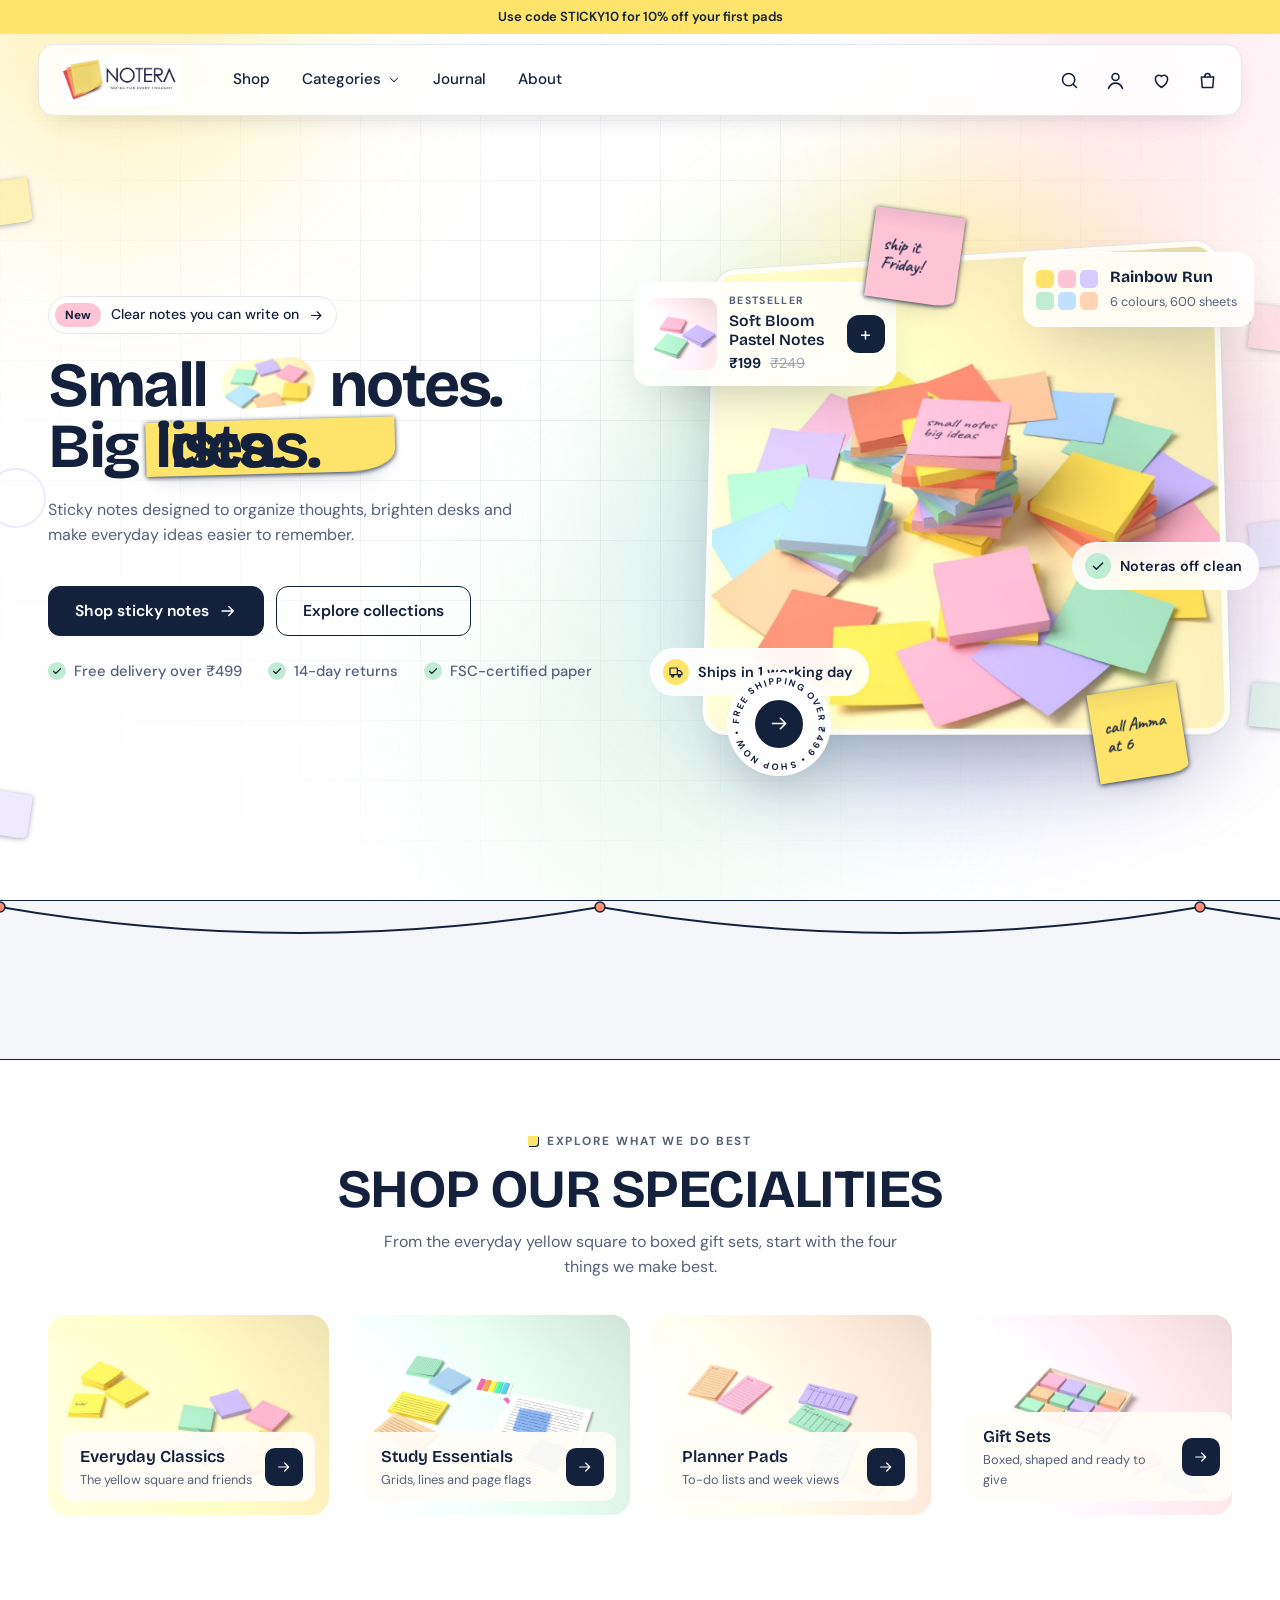
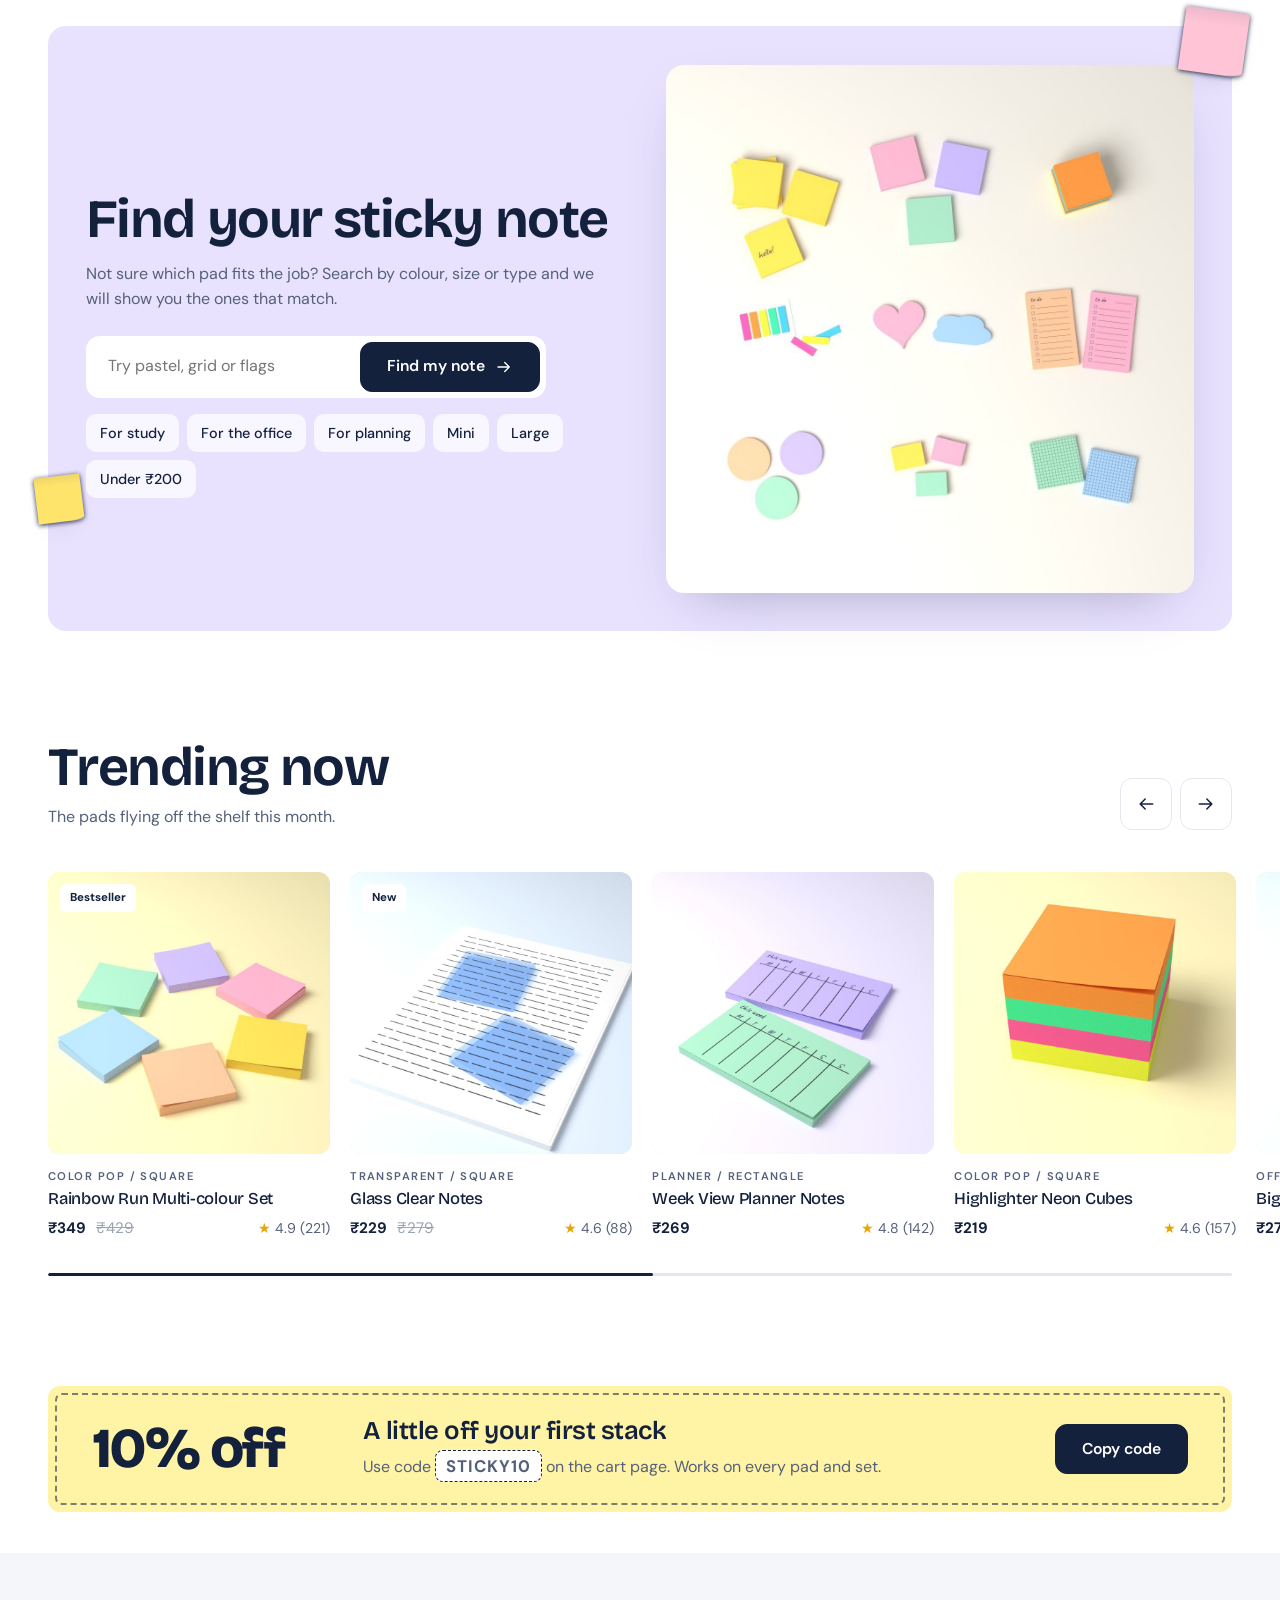
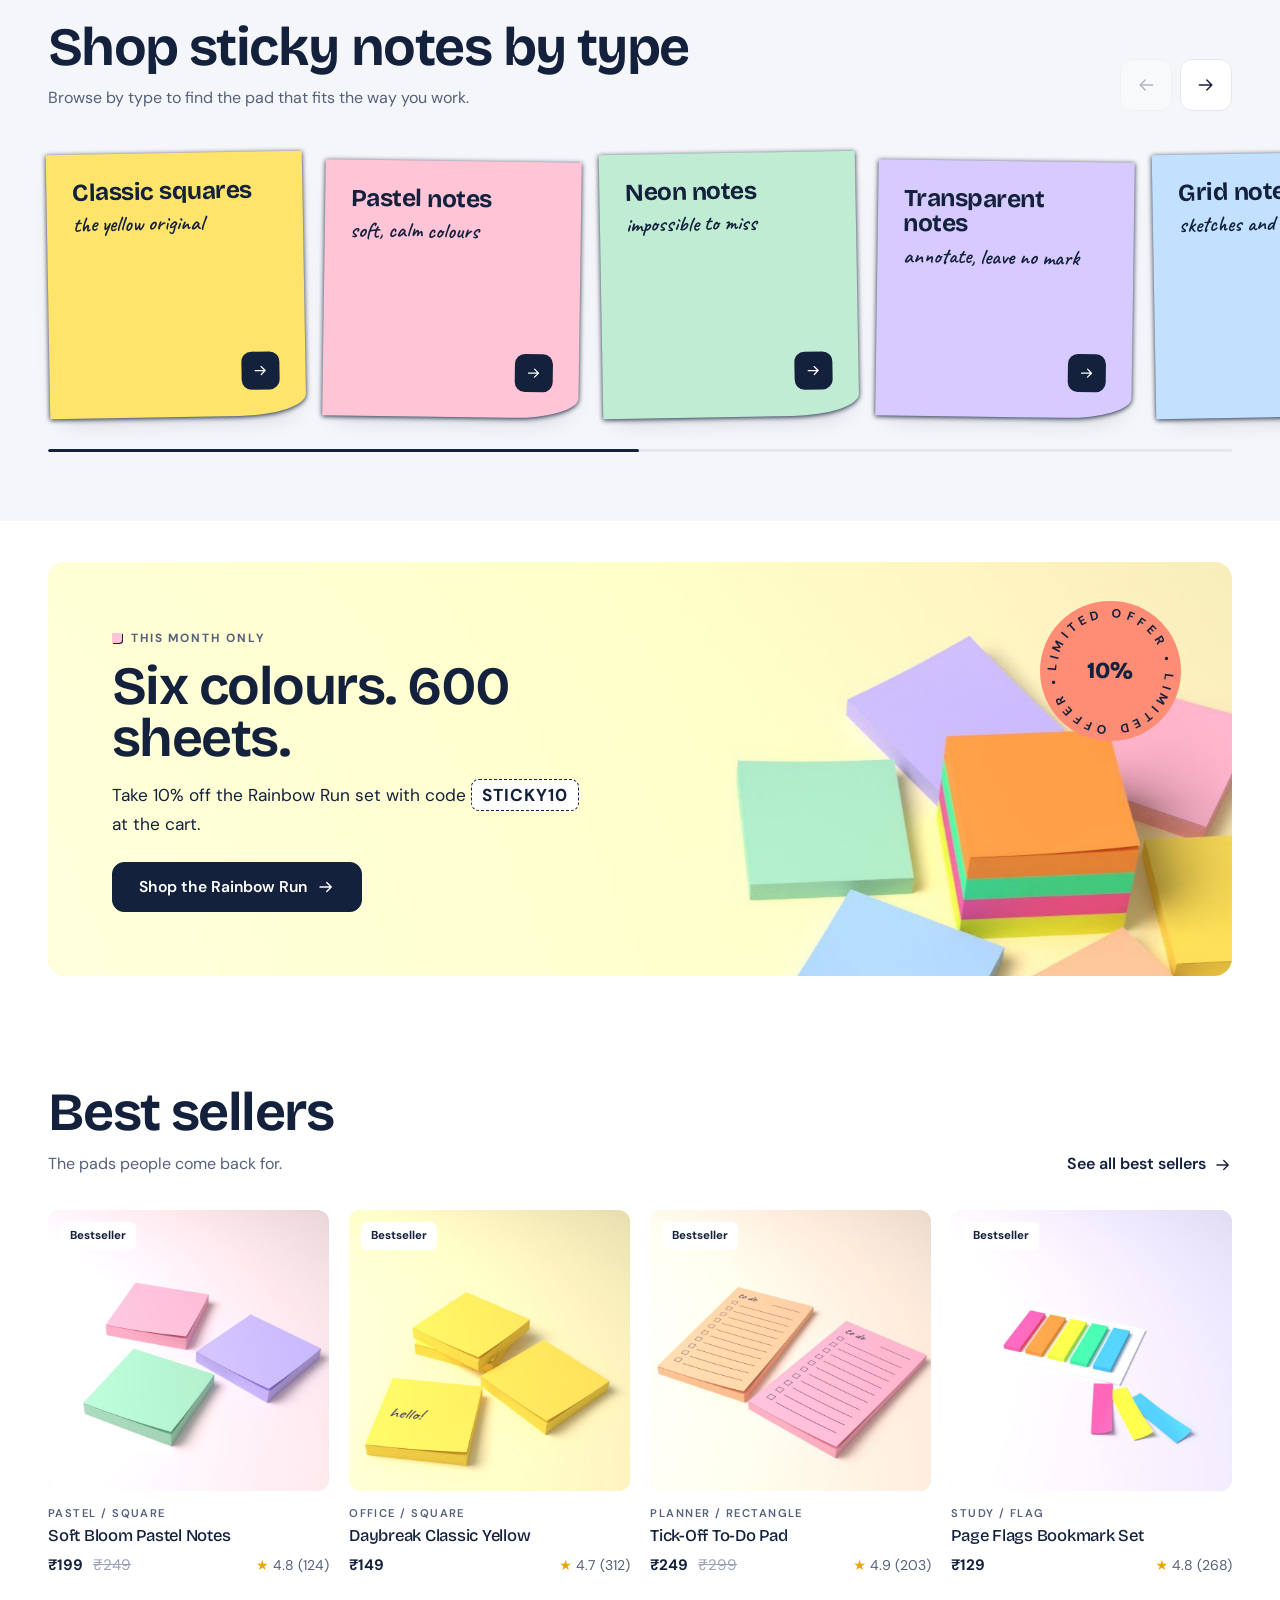
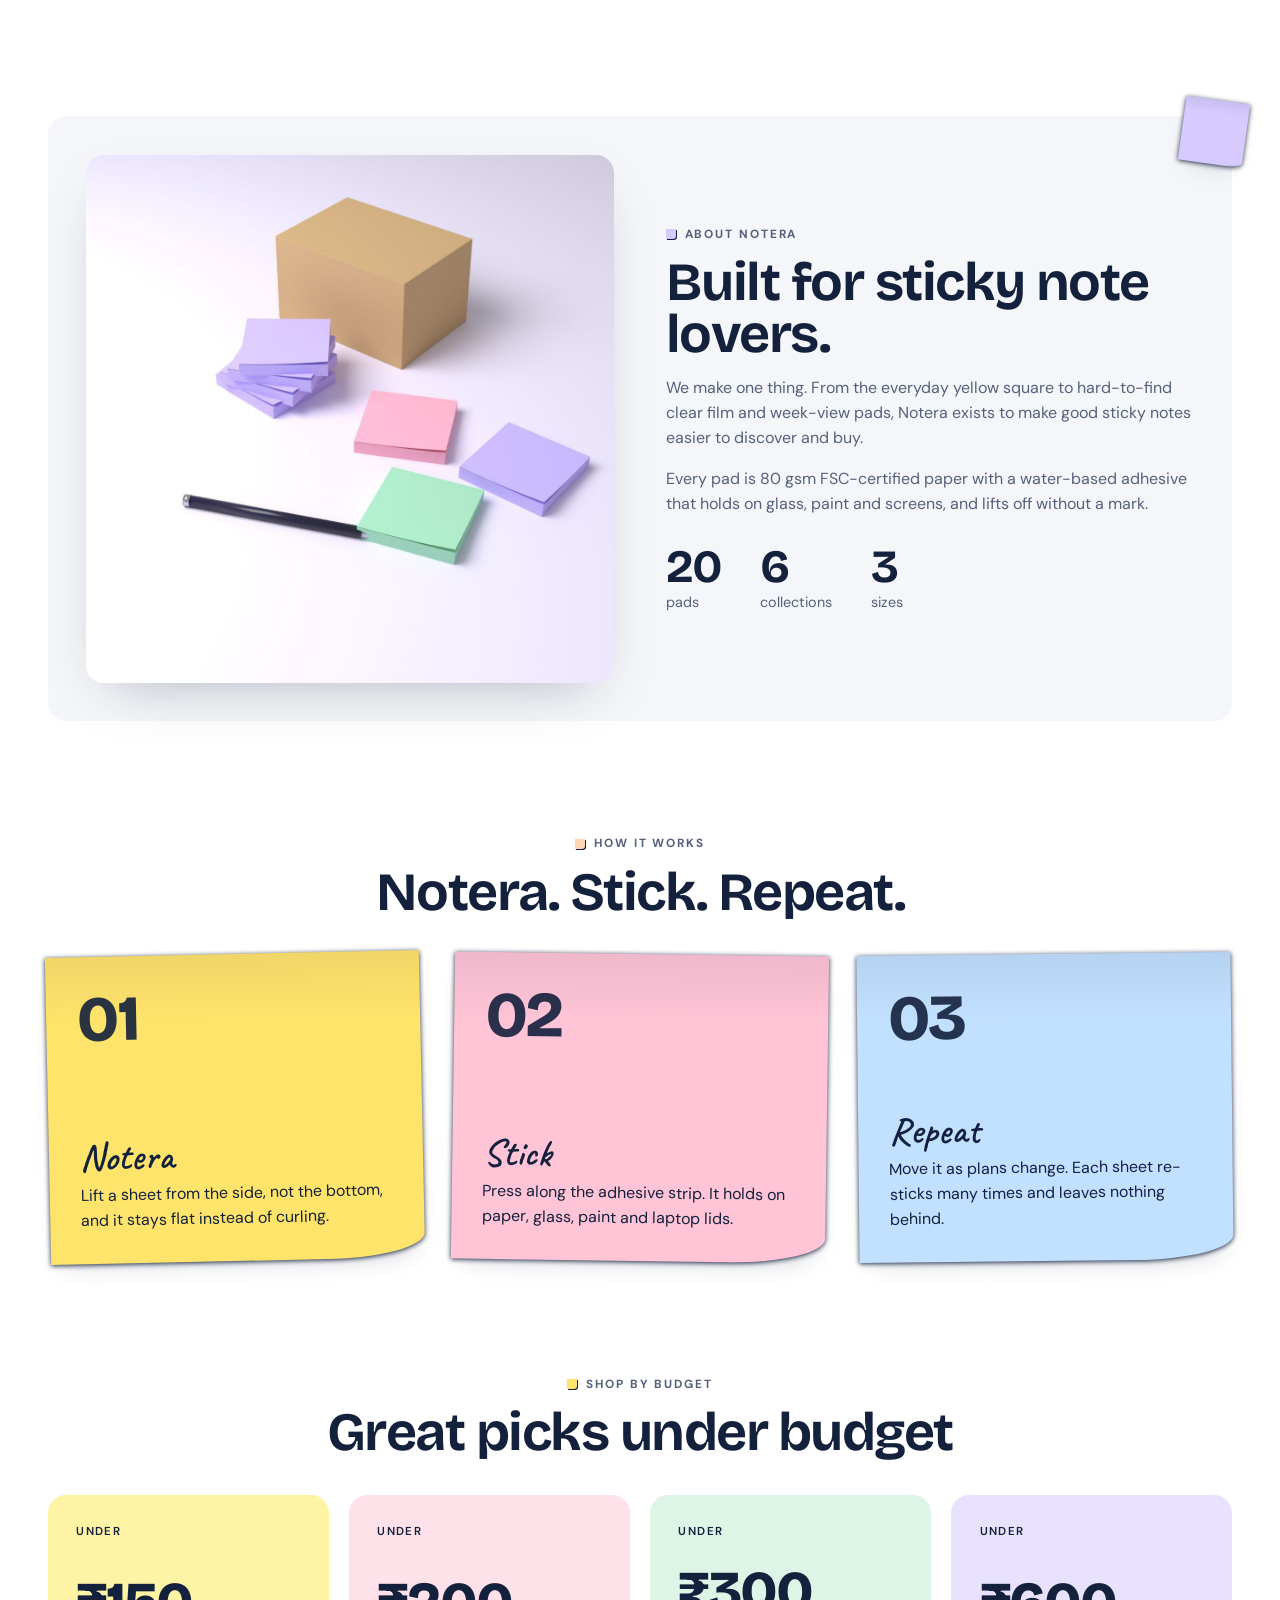
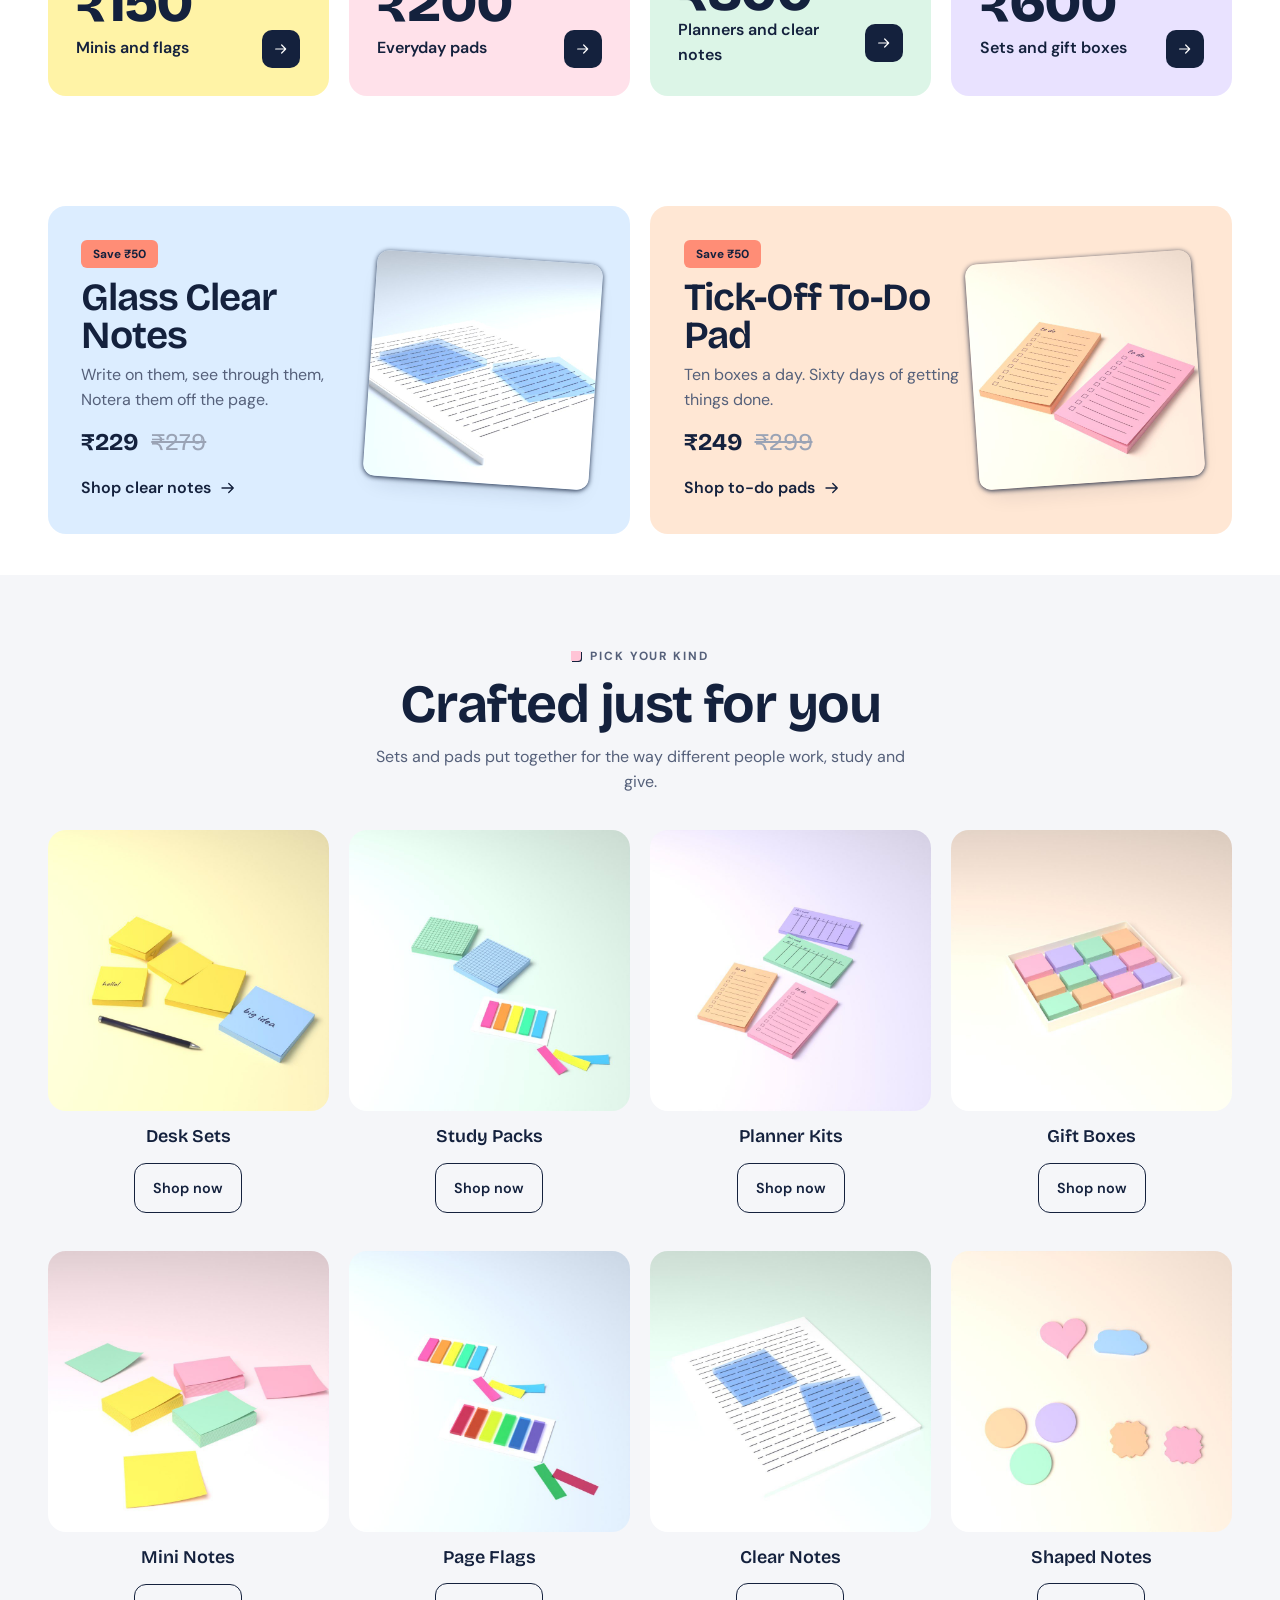
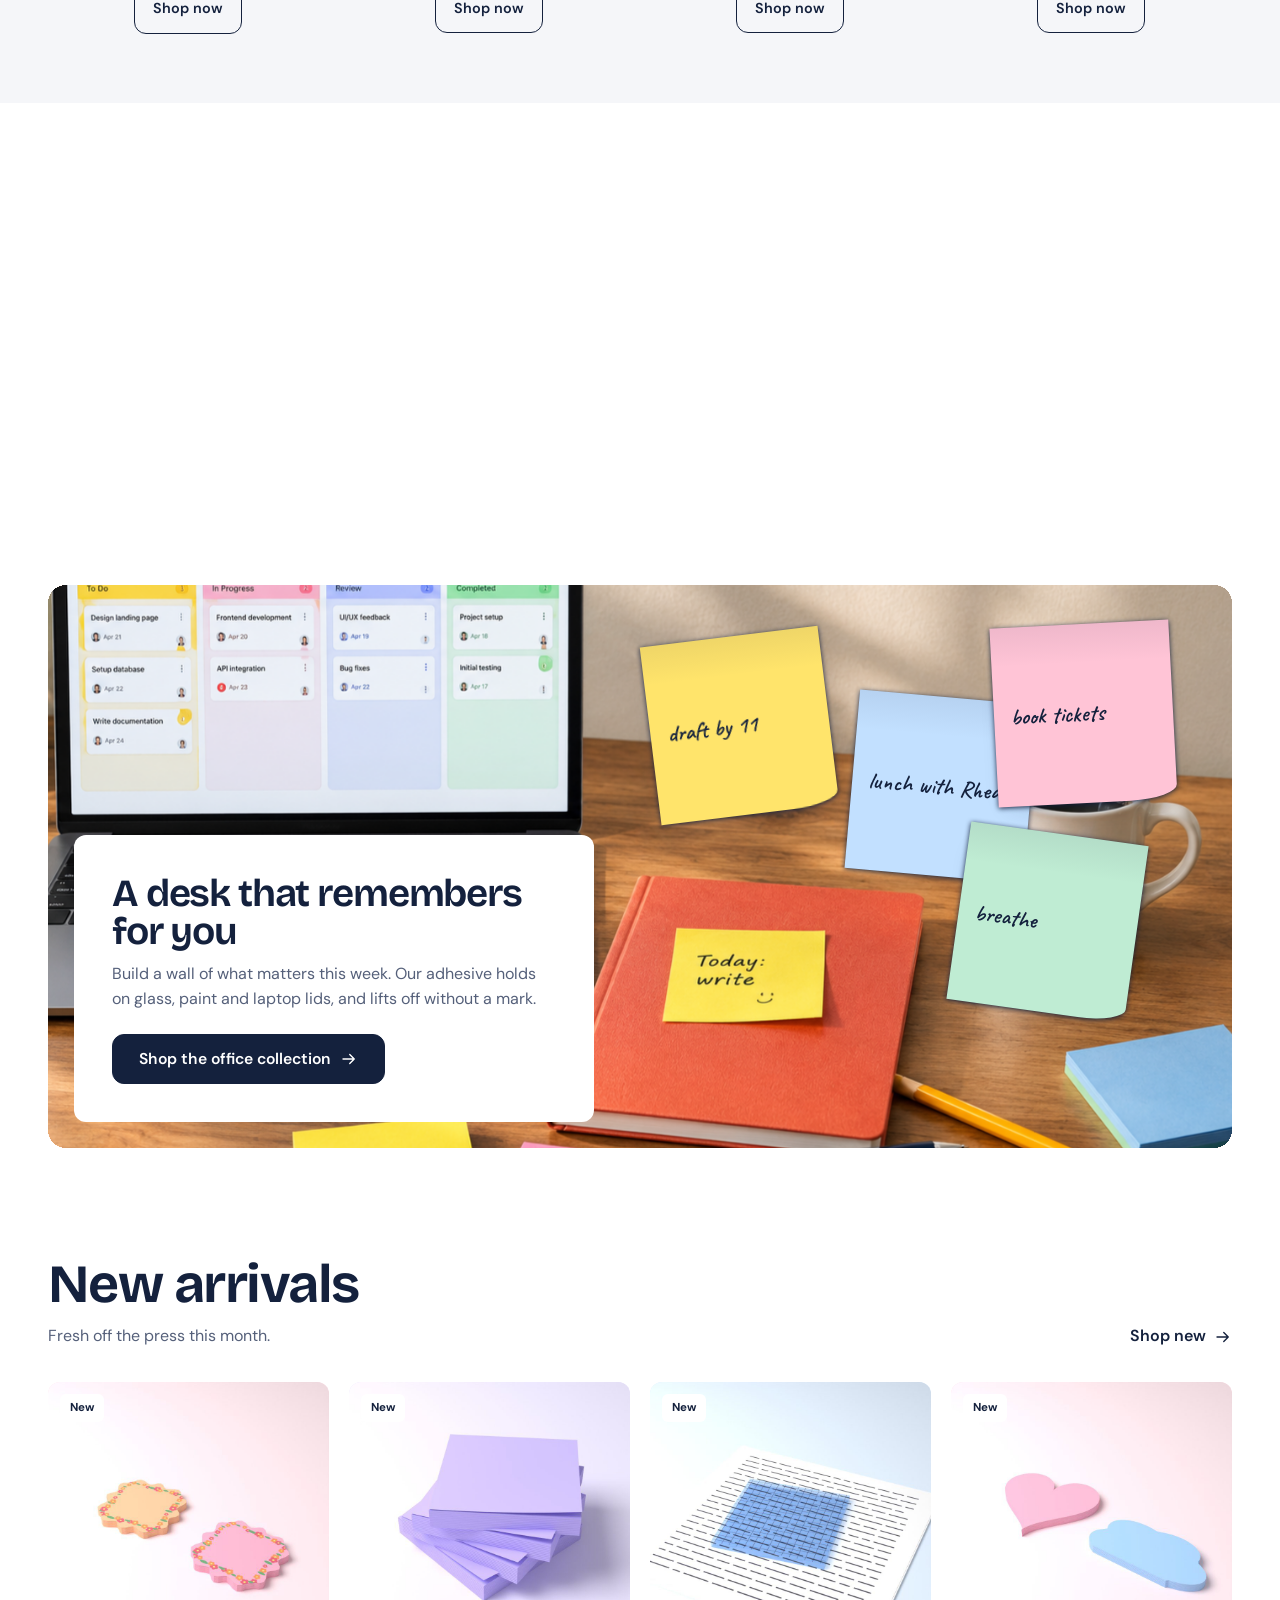
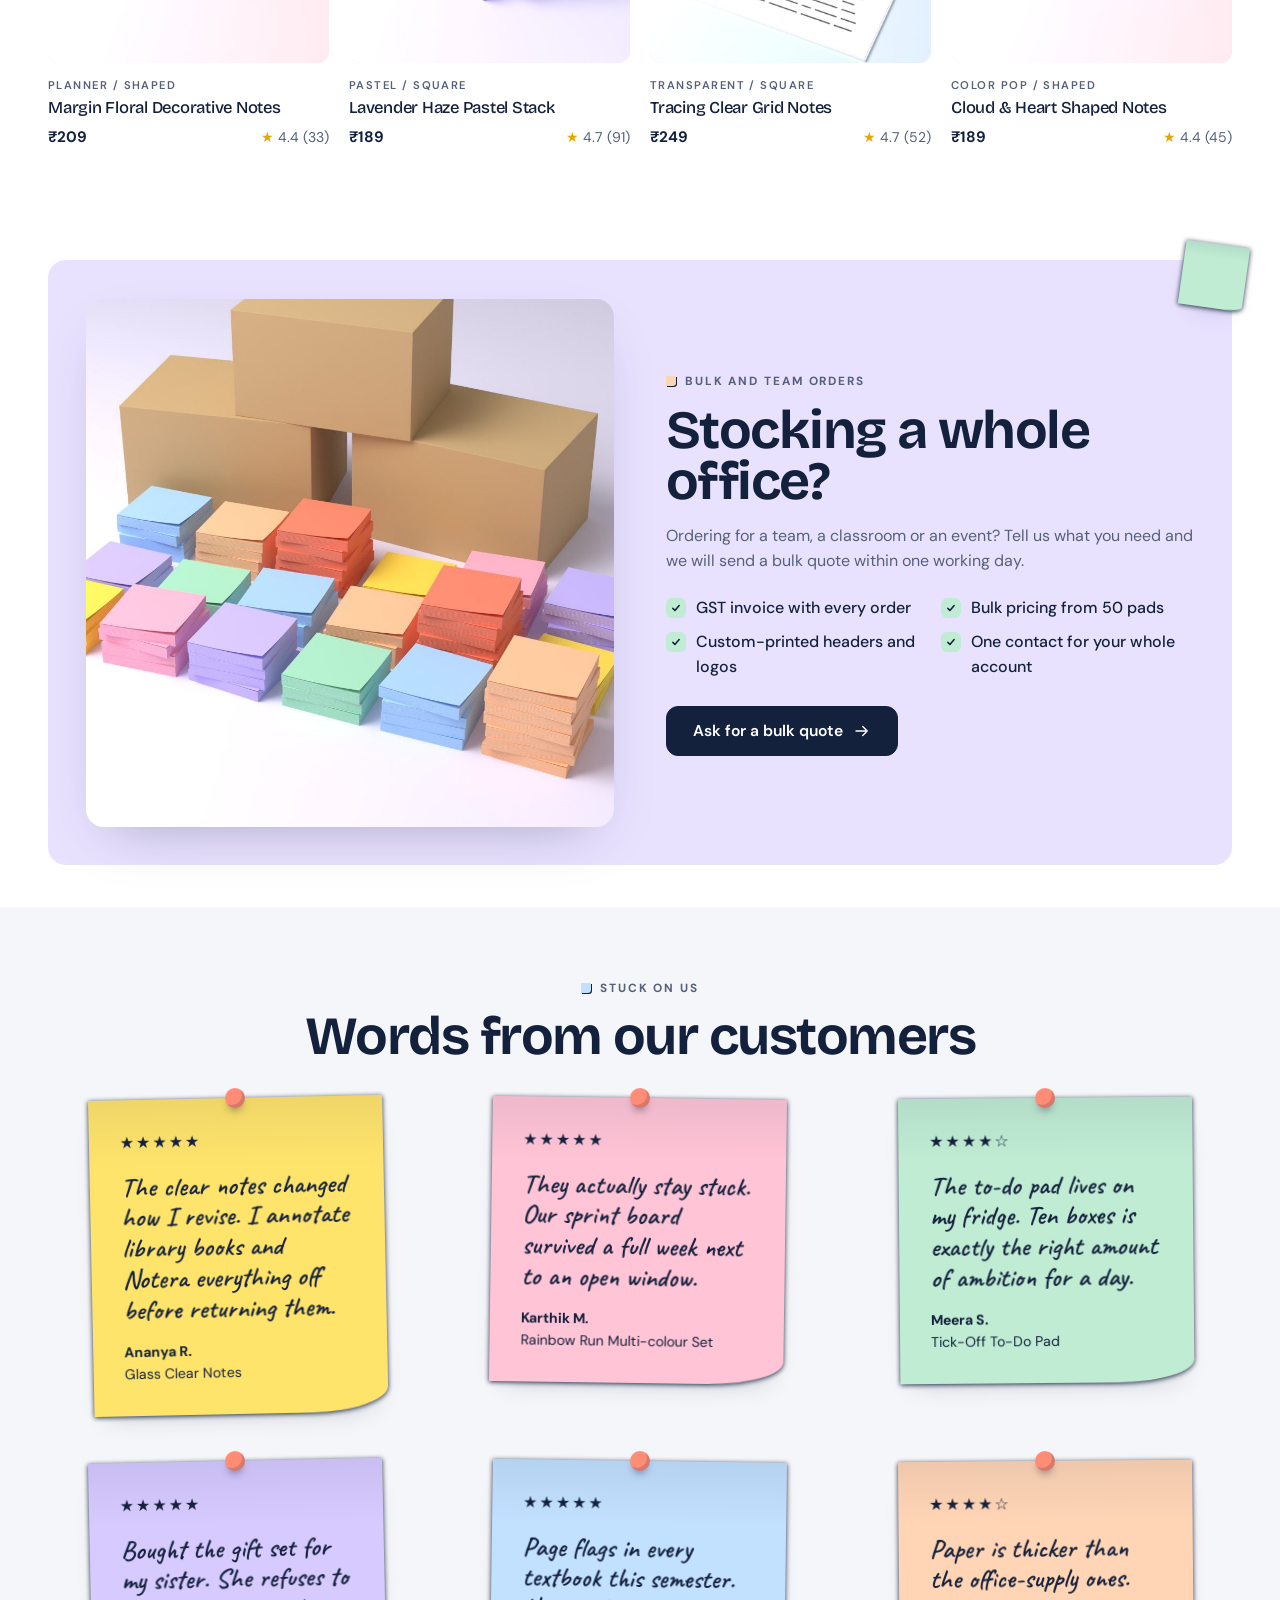
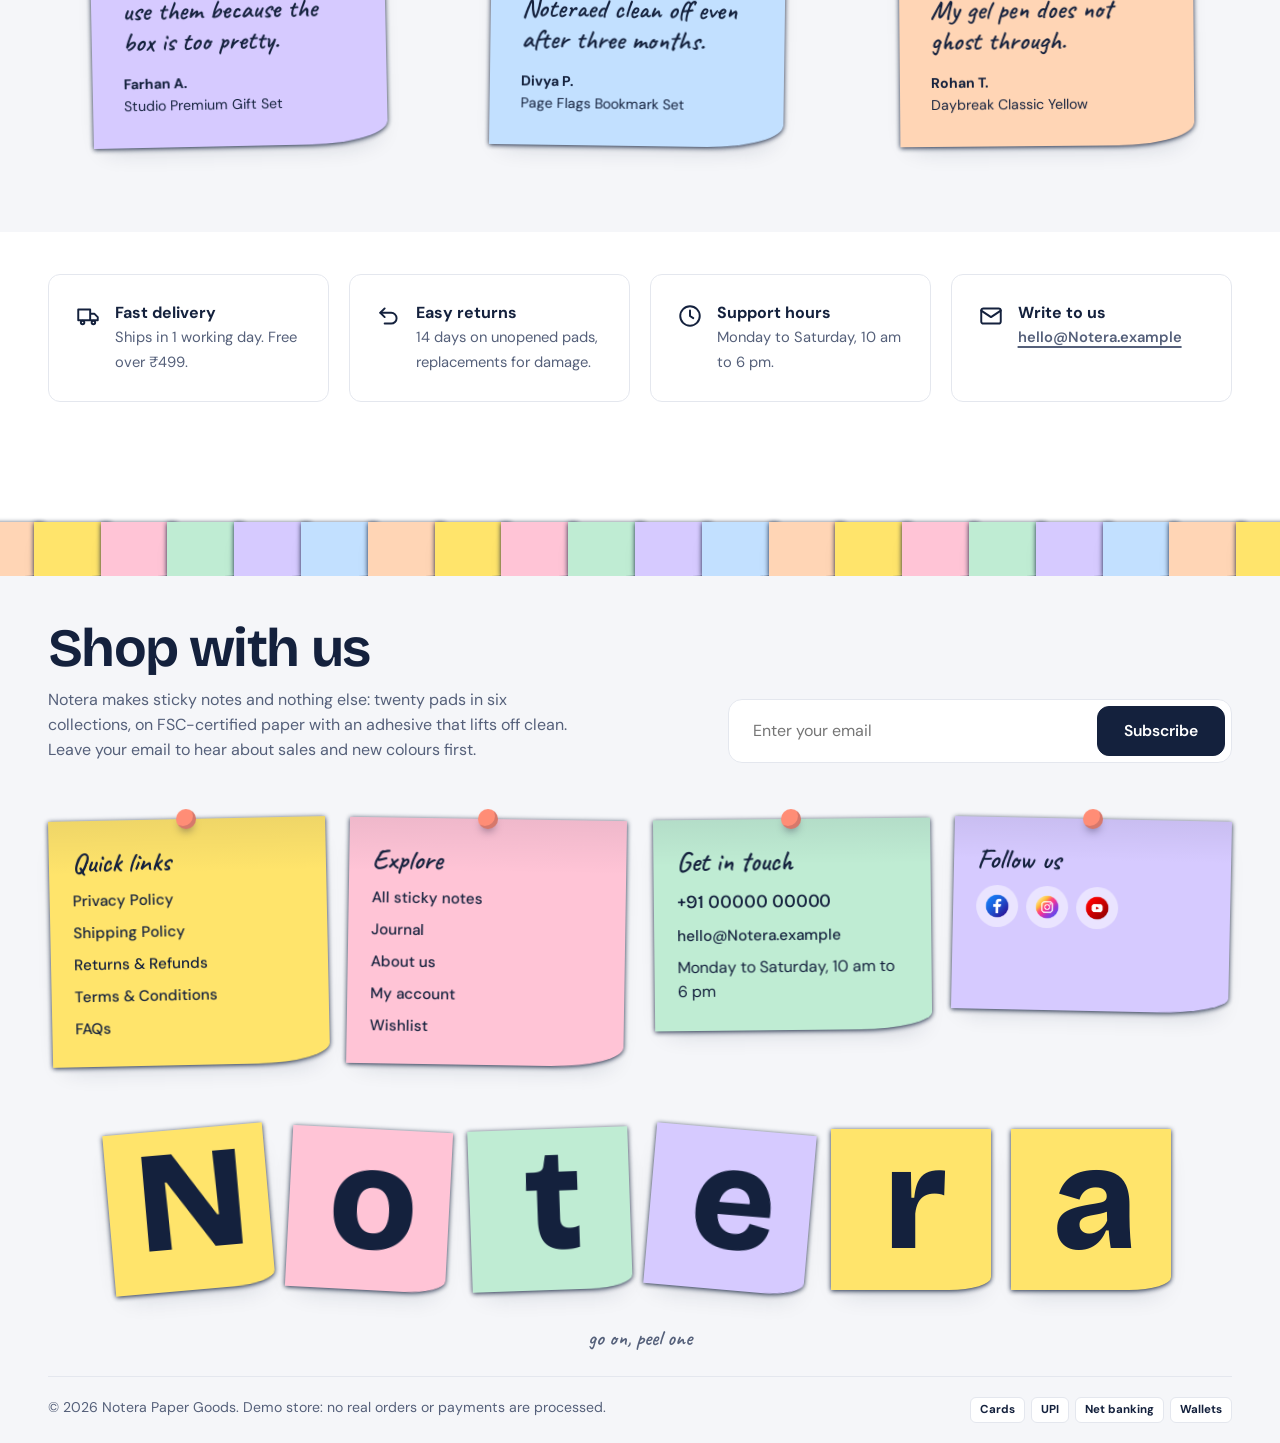
==== index.html @ f7c8ec36 "Publish sticky notes store site for GitHub Pages Unpacked site files at the branch root so GitHub Pa" ====
<!DOCTYPE html>
<html lang="en" data-currency="&#8377;" data-locale="en-IN">

<head>
  <meta charset="utf-8">
  <meta name="viewport" content="width=device-width, initial-scale=1">
  <title>Notera | Sticky notes for small notes and big ideas</title>
  <meta name="description"
    content="Shop premium sticky notes: pastel, transparent, grid, planner and neon pads on FSC-certified paper. Free shipping over Rs 499.">
  <meta name="theme-color" content="#ffe46b">
  <link rel="icon" href="images/icons/favicon.png" type="image/svg+xml">
  <link rel="stylesheet" href="css/style.css">
  <link rel="stylesheet" href="css/components.css">
  <link rel="stylesheet" href="css/animations.css">
  <link rel="stylesheet" href="css/responsive.css">
</head>

<body data-brand="Notera" data-free-shipping-over="499" data-shipping-fee="49" data-free-label="Free"
  data-order-prefix="PL-">
  <!-- Page transition cover -->
  <div class="veil" aria-hidden="true"><img src="images/logo/notera-logo.png" alt="" width="184" height="60"></div>
  <div class="progress" aria-hidden="true"></div>
  <!-- A few floating background objects at the page sides (decoration only) -->
  <div class="bg-notes" aria-hidden="true"><span class="bgn bgn--l"></span><span class="bgn bgn--r"></span><span
      class="bgn bgn--dot bgn--l"></span><span class="bgn bgn--r"></span><span class="bgn bgn--ring bgn--l"></span><span
      class="bgn bgn--r"></span><span class="bgn bgn--dot bgn--r"></span><span class="bgn bgn--l"></span></div>
  <a class="skip" href="#main">Skip to content</a>

  <!-- ============ HEADER ============ -->
  <header class="header">
    <!-- Announcement bar: each <p> is one rotating message -->
    <div class="announce" role="region" aria-label="Announcements">
      <p class="is-on">Free delivery on orders over &#8377;499</p>
      <p>Use code STICKY10 for 10% off your first pads</p>
      <p>Orders ship within 1 working day, all over India</p>
    </div>
    <div class="header__bar">
      <a class="logo" href="index.html" aria-label="Notera home"><img src="images/logo/notera-logo.png" alt="Notera"
          width="92" height="30"></a>
      <nav class="nav" aria-label="Main">
        <a class="nav__link" href="shop.html">Shop</a>
        <!-- Categories dropdown -->
        <div class="nav__item">
          <button class="nav__link" type="button" aria-expanded="false" aria-controls="mega">Categories <svg
              viewBox="0 0 24 24" fill="none" stroke="currentColor" stroke-width="1.8" stroke-linecap="round"
              stroke-linejoin="round" aria-hidden="true">
              <path d="m6 9 6 6 6-6" />
            </svg></button>
          <div class="mega" id="mega">
            <div>
              <h3>Collections</h3>
              <div class="mega__cols">
                <a class="mega__thumb" href="shop.html?collection=Pastel"><img src="images/categories/pastel.jpg" alt=""
                    width="104" height="104" loading="lazy">Pastel</a>
                <a class="mega__thumb" href="shop.html?collection=Study"><img src="images/categories/study.jpg" alt=""
                    width="104" height="104" loading="lazy">Study</a>
                <a class="mega__thumb" href="shop.html?collection=Office"><img src="images/categories/office.jpg" alt=""
                    width="104" height="104" loading="lazy">Office</a>
                <a class="mega__thumb" href="shop.html?collection=Planner"><img src="images/categories/planner.jpg"
                    alt="" width="104" height="104" loading="lazy">Planner</a>
                <a class="mega__thumb" href="shop.html?collection=Transparent"><img
                    src="images/categories/transparent.jpg" alt="" width="104" height="104"
                    loading="lazy">Transparent</a>
                <a class="mega__thumb" href="shop.html?collection=Color%20Pop"><img
                    src="images/categories/color-pop.jpg" alt="" width="104" height="104" loading="lazy">Color Pop</a>
              </div>
            </div>
            <div>
              <h3>By type</h3>
              <ul>
                <li><a class="mega__link" href="shop.html?q=classic">Classic squares</a></li>
                <li><a class="mega__link" href="shop.html?q=pastel">Pastel notes</a></li>
                <li><a class="mega__link" href="shop.html?q=neon">Neon notes</a></li>
                <li><a class="mega__link" href="shop.html?q=clear">Transparent notes</a></li>
                <li><a class="mega__link" href="shop.html?q=grid">Grid notes</a></li>
                <li><a class="mega__link" href="shop.html?q=lined">Lined notes</a></li>
                <li><a class="mega__link" href="shop.html?q=to-do">To-do pads</a></li>
                <li><a class="mega__link" href="shop.html?shape=Flag">Page flags</a></li>
                <li><a class="mega__link" href="shop.html?shape=Shaped">Shaped notes</a></li>
              </ul>
            </div>
            <div>
              <h3>By size</h3>
              <ul>
                <li><a class="mega__link" href="shop.html?size=Mini">Mini, 51 x 38 mm</a></li>
                <li><a class="mega__link" href="shop.html?size=Standard">Standard, 76 x 76 mm</a></li>
                <li><a class="mega__link" href="shop.html?size=Large">Large, 101 x 101 mm</a></li>
              </ul>
              <h3 data-gap>By budget</h3>
              <ul>
                <li><a class="mega__link" href="shop.html?max=150">Under &#8377;150</a></li>
                <li><a class="mega__link" href="shop.html?max=200">Under &#8377;200</a></li>
                <li><a class="mega__link" href="shop.html?max=300">Under &#8377;300</a></li>
              </ul>
            </div>
            <a class="mega__feature tint-yellow" href="product.html?id=p17">
              <img src="images/products/rainbow-run-multicolour-set-01.jpg" alt="Rainbow Run Multi-colour Set"
                width="600" height="600" loading="lazy">
              <span>Rainbow Run Set<small>Six colours, 600 sheets, &#8377;349</small></span>
            </a>
          </div>
        </div>
        <a class="nav__link" href="journal.html">Journal</a>
        <a class="nav__link" href="index.html#about">About</a>
      </nav>
      <div class="header__tools">
        <button class="icon-btn" type="button" data-open="search-panel" aria-label="Search"><svg viewBox="0 0 24 24"
            fill="none" stroke="currentColor" stroke-width="1.8" stroke-linecap="round" stroke-linejoin="round"
            aria-hidden="true">
            <circle cx="11" cy="11" r="7" />
            <path d="m20 20-3.5-3.5" />
          </svg></button>
        <a class="icon-btn hide-xs" href="account.html" aria-label="Account"><svg viewBox="0 0 24 24" fill="none"
            stroke="currentColor" stroke-width="1.8" stroke-linecap="round" stroke-linejoin="round" aria-hidden="true">
            <circle cx="12" cy="8" r="4" />
            <path d="M4 21c1.5-4 4.5-6 8-6s6.5 2 8 6" />
          </svg></a>
        <button class="icon-btn" type="button" data-open="wishlist-drawer" aria-label="Open wishlist"><svg
            viewBox="0 0 24 24" fill="none" stroke="currentColor" stroke-width="1.8" stroke-linecap="round"
            stroke-linejoin="round" aria-hidden="true">
            <path d="M12 20s-7-4.4-7-10a4 4 0 0 1 7-2.6A4 4 0 0 1 19 10c0 5.6-7 10-7 10Z" />
          </svg><span class="count" data-wish-count hidden>0</span></button>
        <button class="icon-btn" type="button" data-open="cart-drawer" aria-label="Open cart"><svg viewBox="0 0 24 24"
            fill="none" stroke="currentColor" stroke-width="1.8" stroke-linecap="round" stroke-linejoin="round"
            aria-hidden="true">
            <path d="M5 8h14l-1 12H6L5 8Z" />
            <path d="M9 8V7a3 3 0 0 1 6 0v1" />
          </svg><span class="count" data-cart-count hidden>0</span></button>
        <button class="icon-btn menu-btn" type="button" data-open="mobile-menu" aria-label="Open menu"><svg
            viewBox="0 0 24 24" fill="none" stroke="currentColor" stroke-width="1.8" stroke-linecap="round"
            stroke-linejoin="round" aria-hidden="true">
            <path d="M4 8h16M4 16h16" />
          </svg></button>
      </div>
    </div>
  </header>

  <main id="main">

    <!-- ============ HERO ============ -->
    <section class="hero hero--fx" data-hero>
      <!-- Hero background (decoration only): colour glow, a drifting grid, and small notes that float upward.
           Each <span> is one floating note; delete some for a calmer background. -->
      <div class="fx-bg" aria-hidden="true">
        <i></i><i></i><i></i>
        <b class="fx-grid-lines"></b>
        <span></span><span></span><span></span><span></span><span></span><span></span><span></span><span></span><span></span>
      </div>

      <div class="wrap fx-layout">
        <!-- LEFT: text -->
        <div class="fx-copy">
          <a class="hero__chip fx-pill" href="shop.html?collection=Transparent" data-reveal="pop"><b>New</b> Clear notes
            you can write on <svg viewBox="0 0 24 24" fill="none" stroke="currentColor" stroke-width="1.8"
              stroke-linecap="round" stroke-linejoin="round" aria-hidden="true">
              <path d="M4 12h15m-6-6 6 6-6 6" />
            </svg></a>

          <!-- Headline: letters rise one by one; the small picture and the last word are part of the line -->
          <h1 class="display fx-title" data-split="chars">
            <span class="fx-line">Small <span class="fx-media" data-nosplit aria-hidden="true"><img
                  src="images/products/rainbow-run-multicolour-set-01.jpg" alt="" width="300" height="300"></span>
              notes.</span>
            <span class="fx-line">Big <span class="swap" data-swap data-nosplit><span class="is-on">ideas.</span><span
                  aria-hidden="true">plans.</span><span aria-hidden="true">lists.</span><span
                  aria-hidden="true">dreams.</span></span></span>
          </h1>

          <p class="lede" data-reveal="blur" data-d="3">Sticky notes designed to organize thoughts, brighten desks and
            make everyday ideas easier to remember.</p>

          <div class="hero__cta" data-reveal data-d="4">
            <a class="btn fx-btn" href="shop.html">Shop sticky notes <svg viewBox="0 0 24 24" fill="none"
                stroke="currentColor" stroke-width="1.8" stroke-linecap="round" stroke-linejoin="round"
                aria-hidden="true">
                <path d="M4 12h15m-6-6 6 6-6 6" />
              </svg></a>
            <a class="btn btn--ghost" href="#specialities">Explore collections</a>
          </div>

          <ul class="fx-points" data-reveal data-d="5">
            <li><svg viewBox="0 0 24 24" fill="none" stroke="currentColor" stroke-width="2.2" stroke-linecap="round"
                stroke-linejoin="round" aria-hidden="true">
                <path d="m5 12.5 4.5 4.5L19 7.5" />
              </svg> Free delivery over &#8377;499</li>
            <li><svg viewBox="0 0 24 24" fill="none" stroke="currentColor" stroke-width="2.2" stroke-linecap="round"
                stroke-linejoin="round" aria-hidden="true">
                <path d="m5 12.5 4.5 4.5L19 7.5" />
              </svg> 14-day returns</li>
            <li><svg viewBox="0 0 24 24" fill="none" stroke="currentColor" stroke-width="2.2" stroke-linecap="round"
                stroke-linejoin="round" aria-hidden="true">
                <path d="m5 12.5 4.5 4.5L19 7.5" />
              </svg> FSC-certified paper</li>
          </ul>

        </div>

        <!-- RIGHT: the picture with floating cards around it -->
        <div class="fx-stage" data-scroll-tilt>
          <div class="fx-halo" aria-hidden="true"></div>
          <div class="fx-screen tint-yellow">

            <!-- <img src="images/banners/hero-sticky-notes.jpg"
              alt="Stacks and a ring of colourful sticky notes on a yellow surface" width="1400" height="1400"
              fetchpriority="high"> -->

            <video autoplay muted loop playsinline width="1400" height="1400"
              poster="images/banners/hero-sticky-notes.jpg">
              <source src="images/banners/hero_banner.mp4" type="video/mp4">
              Your browser does not support the video tag.
            </video>

          </div>

          <!-- Floating product card (the + button really adds to the cart) -->
          <article class="fx-float fx-card fx-card--product" data-depth="-0.10" data-product data-id="p01"
            data-name="Soft Bloom Pastel Notes" data-price="199" data-image="images/products/soft-bloom-pastel-01.jpg"
            data-href="product.html?id=p01" data-colors="Pink,Lavender,Mint" data-sizes="Standard" data-stock="in">
            <a class="fx-card__img tint-pink" href="product.html?id=p01" tabindex="-1" aria-hidden="true"><img
                src="images/products/soft-bloom-pastel-01.jpg" alt="" width="400" height="400"></a>
            <div class="fx-card__body">
              <p class="fx-card__cat">Bestseller</p>
              <p class="fx-card__name"><a href="product.html?id=p01">Soft Bloom Pastel Notes</a></p>
              <p class="price">&#8377;199 <s><span class="sr-only">Was </span>&#8377;249</s></p>
            </div>
            <button class="fx-card__add" type="button" data-add
              aria-label="Add Soft Bloom Pastel Notes to cart">+</button>
          </article>

          <a class="fx-float fx-card fx-card--swatch" href="product.html?id=p17" data-depth="-0.16">
            <span class="fx-dots" aria-hidden="true"><i class="c-yellow"></i><i class="c-pink"></i><i
                class="c-lavender"></i><i class="c-mint"></i><i class="c-blue"></i><i class="c-peach"></i></span>
            <span><b>Rainbow Run</b><small>6 colours, 600 sheets</small></span>
          </a>

          <p class="fx-float fx-chip fx-chip--ship" data-depth="-0.07"><svg viewBox="0 0 24 24" fill="none"
              stroke="currentColor" stroke-width="1.8" stroke-linecap="round" stroke-linejoin="round"
              aria-hidden="true">
              <path d="M3 6h11v10H3zM14 10h4l3 3v3h-7z" />
              <circle cx="7" cy="18" r="1.6" />
              <circle cx="17" cy="18" r="1.6" />
            </svg> Ships in 1 working day</p>
          <p class="fx-float fx-chip fx-chip--clean" data-depth="-0.13"><svg viewBox="0 0 24 24" fill="none"
              stroke="currentColor" stroke-width="2.2" stroke-linecap="round" stroke-linejoin="round"
              aria-hidden="true">
              <path d="m5 12.5 4.5 4.5L19 7.5" />
            </svg> Noteras off clean</p>

          <div class="fx-float note note--pink fx-note" data-depth="-0.19" aria-hidden="true"><span class="hand">ship it
              Friday!</span></div>
          <div class="fx-float note fx-note fx-note--2" data-depth="-0.09" aria-hidden="true"><span class="hand">call
              Amma at 6</span></div>

          <a class="fx-float spin spin--fx" href="shop.html" aria-label="Free shipping over 499 rupees. Shop now"
            data-depth="-0.12">
            <svg class="spin__ring" viewBox="0 0 120 120" aria-hidden="true">
              <defs>
                <path id="ring-fx" d="M60,60 m-46,0 a46,46 0 1,1 92,0 a46,46 0 1,1 -92,0" />
              </defs><text>
                <textPath href="#ring-fx" textLength="284">Free shipping over &#8377;499 &#8226; Shop now &#8226;
                </textPath>
              </text>
            </svg>
            <span class="spin__core"><svg viewBox="0 0 24 24" fill="none" stroke="currentColor" stroke-width="1.8"
                stroke-linecap="round" stroke-linejoin="round" aria-hidden="true">
                <path d="M4 12h15m-6-6 6 6-6 6" />
              </svg></span>
          </a>
        </div>
      </div>
    </section>

    <!-- ============ CLOTHESLINE TICKER ============
         Notes pegged to a string, looping forever. Edit the words in the first group;
         the two copies after it only exist to make the loop seamless. -->
    <div class="line-ticker" data-line-ticker aria-label="Stick, plan, remember, create, organize, repeat">
      <svg class="line-ticker__rope" aria-hidden="true">
        <defs>
          <pattern id="rope" width="600" height="70" patternUnits="userSpaceOnUse">
            <path d="M0,6 Q300,58 600,6" />
            <circle cx="0" cy="6" r="5" />
            <circle cx="600" cy="6" r="5" />
          </pattern>
        </defs>
        <rect width="100%" height="70" fill="url(#rope)" />
      </svg>
      <div class="line-ticker__track" aria-hidden="true">
        <div class="line-ticker__group"><span class="tick"><span class="tick__note"><b>STICK</b></span></span><span
            class="tick"><span class="tick__note"><span class="hand">yes!</span></span></span><span class="tick"><span
              class="tick__note"><b>PLAN</b></span></span><span class="tick"><span class="tick__note"><span
                class="hand">to do</span></span></span><span class="tick"><span
              class="tick__note"><b style="font-size: 15px;">REMEMBER</b></span></span><span class="tick"><span class="tick__note"><span
                class="hand">idea</span></span></span><span class="tick"><span
              class="tick__note"><b>CREATE</b></span></span><span class="tick"><span class="tick__note"><span
                class="hand">wow</span></span></span><span class="tick"><span
              class="tick__note"><b>ORGANIZE</b></span></span><span class="tick"><span class="tick__note"><span
                class="hand">ok!</span></span></span><span class="tick"><span
              class="tick__note"><b>REPEAT</b></span></span><span class="tick"><span class="tick__note"><span
                class="hand">go</span></span></span></div>
        <div class="line-ticker__group"><span class="tick"><span class="tick__note"><b>STICK</b></span></span><span
            class="tick"><span class="tick__note"><span class="hand">yes!</span></span></span><span class="tick"><span
              class="tick__note"><b>PLAN</b></span></span><span class="tick"><span class="tick__note"><span
                class="hand">to do</span></span></span><span class="tick"><span
              class="tick__note"><b style="font-size: 15px;">REMEMBER</b></span></span><span class="tick"><span class="tick__note"><span
                class="hand">idea</span></span></span><span class="tick"><span
              class="tick__note"><b>CREATE</b></span></span><span class="tick"><span class="tick__note"><span
                class="hand">wow</span></span></span><span class="tick"><span
              class="tick__note"><b>ORGANIZE</b></span></span><span class="tick"><span class="tick__note"><span
                class="hand">ok!</span></span></span><span class="tick"><span
              class="tick__note"><b>REPEAT</b></span></span><span class="tick"><span class="tick__note"><span
                class="hand">go</span></span></span></div>
        <div class="line-ticker__group"><span class="tick"><span class="tick__note"><b>STICK</b></span></span><span
            class="tick"><span class="tick__note"><span class="hand">yes!</span></span></span><span class="tick"><span
              class="tick__note"><b>PLAN</b></span></span><span class="tick"><span class="tick__note"><span
                class="hand">to do</span></span></span><span class="tick"><span
              class="tick__note"><b style="font-size: 15px;">REMEMBER</b></span></span><span class="tick"><span class="tick__note"><span
                class="hand">idea</span></span></span><span class="tick"><span
              class="tick__note"><b>CREATE</b></span></span><span class="tick"><span class="tick__note"><span
                class="hand">wow</span></span></span><span class="tick"><span
              class="tick__note"><b>ORGANIZE</b></span></span><span class="tick"><span class="tick__note"><span
                class="hand">ok!</span></span></span><span class="tick"><span
              class="tick__note"><b>REPEAT</b></span></span><span class="tick"><span class="tick__note"><span
                class="hand">go</span></span></span></div>
      </div>
    </div>

    <!-- ============ SHOP OUR SPECIALITIES ============ -->
    <section class="section" id="specialities">
      <div class="wrap">
        <div class="shead">
          <span class="eyebrow" data-reveal="rotate">Explore what we do best</span>
          <h2 class="h1 caps" data-split>Shop our specialities</h2>
          <p class="lede" data-reveal>From the everyday yellow square to boxed gift sets, start with the four things we
            make best.</p>
        </div>
        <div class="specials" data-stagger="rotate">
          <a class="special" href="shop.html?collection=Office" data-tilt>
            <img src="images/banners/special-classics.jpg" alt="Everyday Classics: the yellow square and friends"
              width="1400" height="1000" loading="lazy">
            <span class="special__label"><span>Everyday Classics<small>The yellow square and friends</small></span><span
                class="go"><svg viewBox="0 0 24 24" fill="none" stroke="currentColor" stroke-width="1.8"
                  stroke-linecap="round" stroke-linejoin="round" aria-hidden="true">
                  <path d="M4 12h15m-6-6 6 6-6 6" />
                </svg></span></span>
          </a>
          <a class="special" href="shop.html?collection=Study" data-tilt>
            <img src="images/banners/special-study.jpg" alt="Study Essentials: grids, lines and page flags" width="1400"
              height="1000" loading="lazy">
            <span class="special__label"><span>Study Essentials<small>Grids, lines and page flags</small></span><span
                class="go"><svg viewBox="0 0 24 24" fill="none" stroke="currentColor" stroke-width="1.8"
                  stroke-linecap="round" stroke-linejoin="round" aria-hidden="true">
                  <path d="M4 12h15m-6-6 6 6-6 6" />
                </svg></span></span>
          </a>
          <a class="special" href="shop.html?collection=Planner" data-tilt>
            <img src="images/banners/special-planner.jpg" alt="Planner Pads: to-do lists and week views" width="1400"
              height="1000" loading="lazy">
            <span class="special__label"><span>Planner Pads<small>To-do lists and week views</small></span><span
                class="go"><svg viewBox="0 0 24 24" fill="none" stroke="currentColor" stroke-width="1.8"
                  stroke-linecap="round" stroke-linejoin="round" aria-hidden="true">
                  <path d="M4 12h15m-6-6 6 6-6 6" />
                </svg></span></span>
          </a>
          <a class="special" href="shop.html?q=gift" data-tilt>
            <img src="images/banners/special-gifts.jpg" alt="Gift Sets: boxed, shaped and ready to give" width="1400"
              height="1000" loading="lazy">
            <span class="special__label"><span>Gift Sets<small>Boxed, shaped and ready to give</small></span><span
                class="go"><svg viewBox="0 0 24 24" fill="none" stroke="currentColor" stroke-width="1.8"
                  stroke-linecap="round" stroke-linejoin="round" aria-hidden="true">
                  <path d="M4 12h15m-6-6 6 6-6 6" />
                </svg></span></span>
          </a>
        </div>
      </div>
    </section>

    <!-- ============ FIND YOUR STICKY NOTE ============ -->
    <section class="section section--tight" id="finder">
      <div class="wrap">
        <div class="split-panel tint-lavender">
          <span class="deco note note--pink" data-float="2" aria-hidden="true"></span>
          <span class="deco note" data-float="3" aria-hidden="true"></span>
          <div>
            <span class="eyebrow eyebrow--pink" data-reveal="rotate">Find the perfect match</span>
            <h2 class="h1" data-split>Find your sticky note</h2>
            <p class="lede" data-reveal="left">Not sure which pad fits the job? Search by colour, size or type and we
              will show you the ones that match.</p>
            <form class="finder-form" action="shop.html" method="get" role="search" data-reveal="left" data-d="1">
              <label class="sr-only" for="finder-q">Search by colour, size or type</label>
              <input id="finder-q" type="search" name="q" placeholder="Try pastel, grid or flags">
              <button class="btn" type="submit">Find my note <svg viewBox="0 0 24 24" fill="none" stroke="currentColor"
                  stroke-width="1.8" stroke-linecap="round" stroke-linejoin="round" aria-hidden="true">
                  <path d="M4 12h15m-6-6 6 6-6 6" />
                </svg></button>
            </form>
            <div class="chips" data-stagger>
              <a class="chip" href="shop.html?collection=Study">For study</a>
              <a class="chip" href="shop.html?collection=Office">For the office</a>
              <a class="chip" href="shop.html?collection=Planner">For planning</a>
              <a class="chip" href="shop.html?size=Mini">Mini</a>
              <a class="chip" href="shop.html?size=Large">Large</a>
              <a class="chip" href="shop.html?max=200">Under &#8377;200</a>
            </div>
          </div>
          <div class="split-panel__img" data-reveal="iris"><img src="images/banners/find-your-note.jpg"
              alt="Nine kinds of sticky notes laid out in a grid" width="1200" height="1200" loading="lazy"></div>
        </div>
      </div>
    </section>

    <!-- ============ TRENDING (product carousel) ============ -->
    <section class="section" id="trending">
      <div class="wrap" data-carousel>
        <div class="carousel__head">
          <div>
            <h2 class="h1" data-split>Trending now</h2>
            <p class="lede" data-reveal>The pads flying off the shelf this month.</p>
          </div>
          <div class="carousel__nav">
            <button class="arrow-btn" type="button" data-prev aria-label="Previous products"><svg viewBox="0 0 24 24"
                fill="none" stroke="currentColor" stroke-width="1.8" stroke-linecap="round" stroke-linejoin="round"
                aria-hidden="true">
                <path d="M4 12h15m-6-6 6 6-6 6" />
              </svg></button>
            <button class="arrow-btn" type="button" data-next aria-label="Next products"><svg viewBox="0 0 24 24"
                fill="none" stroke="currentColor" stroke-width="1.8" stroke-linecap="round" stroke-linejoin="round"
                aria-hidden="true">
                <path d="M4 12h15m-6-6 6 6-6 6" />
              </svg></button>
          </div>
        </div>
        <div class="track" data-track data-stagger="right">
          <article class="card" data-product data-id="p17" data-name="Rainbow Run Multi-colour Set" data-price="349"
            data-image="images/products/rainbow-run-multicolour-set-01.jpg" data-href="product.html?id=p17"
            data-collection="Color Pop" data-colors="Yellow,Pink,Lavender,Mint,Blue,Peach" data-sizes="Standard"
            data-shape="Square" data-stock="in" data-rating="4.9" data-sold="1430" data-added="14">
            <div class="card__media tint-yellow">
              <a class="card__link" href="product.html?id=p17" tabindex="-1" aria-hidden="true">
                <img class="card__img" src="images/products/rainbow-run-multicolour-set-01.jpg" alt="" width="800"
                  height="800" loading="lazy">
                <img class="card__img card__img--alt" src="images/products/rainbow-run-multicolour-set-02.jpg" alt=""
                  width="800" height="800" loading="lazy">
              </a>
              <span class="card__badge">Bestseller</span>
              <button class="card__wish" type="button" data-wish aria-pressed="false"
                aria-label="Save Rainbow Run Multi-colour Set to wishlist"><svg viewBox="0 0 24 24" fill="none"
                  stroke="currentColor" stroke-width="1.8" stroke-linecap="round" stroke-linejoin="round"
                  aria-hidden="true">
                  <path d="M12 20s-7-4.4-7-10a4 4 0 0 1 7-2.6A4 4 0 0 1 19 10c0 5.6-7 10-7 10Z" />
                </svg></button>
              <button class="card__add" type="button" data-add
                aria-label="Add Rainbow Run Multi-colour Set to cart"><span class="card__add-text">Quick add
                </span><span aria-hidden="true">+</span></button>
            </div>
            <div class="card__body">
              <p class="card__cat">Color Pop / Square</p>
              <h3 class="card__name"><a href="product.html?id=p17">Rainbow Run Multi-colour Set</a></h3>
              <div class="card__row">
                <span class="price">&#8377;349 <s><span class="sr-only">Was </span>&#8377;429</s></span>
                <span class="rating" aria-label="Rated 4.9 out of 5">4.9 <span class="muted">(221)</span></span>
              </div>
            </div>
          </article>
          <article class="card" data-product data-id="p03" data-name="Glass Clear Notes" data-price="229"
            data-image="images/products/glass-clear-notes-01.jpg" data-href="product.html?id=p03"
            data-collection="Transparent" data-colors="Clear" data-sizes="Standard" data-shape="Square" data-stock="in"
            data-rating="4.6" data-sold="410" data-added="18">
            <div class="card__media tint-blue">
              <a class="card__link" href="product.html?id=p03" tabindex="-1" aria-hidden="true">
                <img class="card__img" src="images/products/glass-clear-notes-01.jpg" alt="" width="800" height="800"
                  loading="lazy">
                <img class="card__img card__img--alt" src="images/products/glass-clear-notes-02.jpg" alt="" width="800"
                  height="800" loading="lazy">
              </a>
              <span class="card__badge">New</span>
              <button class="card__wish" type="button" data-wish aria-pressed="false"
                aria-label="Save Glass Clear Notes to wishlist"><svg viewBox="0 0 24 24" fill="none"
                  stroke="currentColor" stroke-width="1.8" stroke-linecap="round" stroke-linejoin="round"
                  aria-hidden="true">
                  <path d="M12 20s-7-4.4-7-10a4 4 0 0 1 7-2.6A4 4 0 0 1 19 10c0 5.6-7 10-7 10Z" />
                </svg></button>
              <button class="card__add" type="button" data-add aria-label="Add Glass Clear Notes to cart"><span
                  class="card__add-text">Quick add </span><span aria-hidden="true">+</span></button>
            </div>
            <div class="card__body">
              <p class="card__cat">Transparent / Square</p>
              <h3 class="card__name"><a href="product.html?id=p03">Glass Clear Notes</a></h3>
              <div class="card__row">
                <span class="price">&#8377;229 <s><span class="sr-only">Was </span>&#8377;279</s></span>
                <span class="rating" aria-label="Rated 4.6 out of 5">4.6 <span class="muted">(88)</span></span>
              </div>
            </div>
          </article>
          <article class="card" data-product data-id="p13" data-name="Week View Planner Notes" data-price="269"
            data-image="images/products/week-view-planner-notes-01.jpg" data-href="product.html?id=p13"
            data-collection="Planner" data-colors="Lavender,Mint" data-sizes="Large" data-shape="Rectangle"
            data-stock="in" data-rating="4.8" data-sold="690" data-added="11">
            <div class="card__media tint-lavender">
              <a class="card__link" href="product.html?id=p13" tabindex="-1" aria-hidden="true">
                <img class="card__img" src="images/products/week-view-planner-notes-01.jpg" alt="" width="800"
                  height="800" loading="lazy">
                <img class="card__img card__img--alt" src="images/products/week-view-planner-notes-02.jpg" alt=""
                  width="800" height="800" loading="lazy">
              </a>
              <button class="card__wish" type="button" data-wish aria-pressed="false"
                aria-label="Save Week View Planner Notes to wishlist"><svg viewBox="0 0 24 24" fill="none"
                  stroke="currentColor" stroke-width="1.8" stroke-linecap="round" stroke-linejoin="round"
                  aria-hidden="true">
                  <path d="M12 20s-7-4.4-7-10a4 4 0 0 1 7-2.6A4 4 0 0 1 19 10c0 5.6-7 10-7 10Z" />
                </svg></button>
              <button class="card__add" type="button" data-add aria-label="Add Week View Planner Notes to cart"><span
                  class="card__add-text">Quick add </span><span aria-hidden="true">+</span></button>
            </div>
            <div class="card__body">
              <p class="card__cat">Planner / Rectangle</p>
              <h3 class="card__name"><a href="product.html?id=p13">Week View Planner Notes</a></h3>
              <div class="card__row">
                <span class="price">&#8377;269</span>
                <span class="rating" aria-label="Rated 4.8 out of 5">4.8 <span class="muted">(142)</span></span>
              </div>
            </div>
          </article>
          <article class="card" data-product data-id="p07" data-name="Highlighter Neon Cubes" data-price="219"
            data-image="images/products/highlighter-neon-cubes-01.jpg" data-href="product.html?id=p07"
            data-collection="Color Pop" data-colors="Neon" data-sizes="Standard" data-shape="Square" data-stock="in"
            data-rating="4.6" data-sold="760" data-added="5">
            <div class="card__media tint-yellow">
              <a class="card__link" href="product.html?id=p07" tabindex="-1" aria-hidden="true">
                <img class="card__img" src="images/products/highlighter-neon-cubes-01.jpg" alt="" width="800"
                  height="800" loading="lazy">
                <img class="card__img card__img--alt" src="images/products/highlighter-neon-cubes-02.jpg" alt=""
                  width="800" height="800" loading="lazy">
              </a>
              <button class="card__wish" type="button" data-wish aria-pressed="false"
                aria-label="Save Highlighter Neon Cubes to wishlist"><svg viewBox="0 0 24 24" fill="none"
                  stroke="currentColor" stroke-width="1.8" stroke-linecap="round" stroke-linejoin="round"
                  aria-hidden="true">
                  <path d="M12 20s-7-4.4-7-10a4 4 0 0 1 7-2.6A4 4 0 0 1 19 10c0 5.6-7 10-7 10Z" />
                </svg></button>
              <button class="card__add" type="button" data-add aria-label="Add Highlighter Neon Cubes to cart"><span
                  class="card__add-text">Quick add </span><span aria-hidden="true">+</span></button>
            </div>
            <div class="card__body">
              <p class="card__cat">Color Pop / Square</p>
              <h3 class="card__name"><a href="product.html?id=p07">Highlighter Neon Cubes</a></h3>
              <div class="card__row">
                <span class="price">&#8377;219</span>
                <span class="rating" aria-label="Rated 4.6 out of 5">4.6 <span class="muted">(157)</span></span>
              </div>
            </div>
          </article>
          <article class="card" data-product data-id="p10" data-name="Big Idea Large Notes" data-price="279"
            data-image="images/products/big-idea-large-notes-01.jpg" data-href="product.html?id=p10"
            data-collection="Office" data-colors="Yellow,Blue" data-sizes="Large" data-shape="Square" data-stock="in"
            data-rating="4.7" data-sold="450" data-added="3">
            <div class="card__media tint-blue">
              <a class="card__link" href="product.html?id=p10" tabindex="-1" aria-hidden="true">
                <img class="card__img" src="images/products/big-idea-large-notes-01.jpg" alt="" width="800" height="800"
                  loading="lazy">
                <img class="card__img card__img--alt" src="images/products/big-idea-large-notes-02.jpg" alt=""
                  width="800" height="800" loading="lazy">
              </a>
              <button class="card__wish" type="button" data-wish aria-pressed="false"
                aria-label="Save Big Idea Large Notes to wishlist"><svg viewBox="0 0 24 24" fill="none"
                  stroke="currentColor" stroke-width="1.8" stroke-linecap="round" stroke-linejoin="round"
                  aria-hidden="true">
                  <path d="M12 20s-7-4.4-7-10a4 4 0 0 1 7-2.6A4 4 0 0 1 19 10c0 5.6-7 10-7 10Z" />
                </svg></button>
              <button class="card__add" type="button" data-add aria-label="Add Big Idea Large Notes to cart"><span
                  class="card__add-text">Quick add </span><span aria-hidden="true">+</span></button>
            </div>
            <div class="card__body">
              <p class="card__cat">Office / Square</p>
              <h3 class="card__name"><a href="product.html?id=p10">Big Idea Large Notes</a></h3>
              <div class="card__row">
                <span class="price">&#8377;279</span>
                <span class="rating" aria-label="Rated 4.7 out of 5">4.7 <span class="muted">(83)</span></span>
              </div>
            </div>
          </article>
          <article class="card" data-product data-id="p18" data-name="Studio Premium Gift Set" data-price="599"
            data-image="images/products/studio-premium-gift-set-01.jpg" data-href="product.html?id=p18"
            data-collection="Pastel" data-colors="Pink,Lavender,Mint,Peach" data-sizes="Standard" data-shape="Square"
            data-stock="in" data-rating="4.9" data-sold="220" data-added="15">
            <div class="card__media tint-peach">
              <a class="card__link" href="product.html?id=p18" tabindex="-1" aria-hidden="true">
                <img class="card__img" src="images/products/studio-premium-gift-set-01.jpg" alt="" width="800"
                  height="800" loading="lazy">
                <img class="card__img card__img--alt" src="images/products/studio-premium-gift-set-02.jpg" alt=""
                  width="800" height="800" loading="lazy">
              </a>
              <button class="card__wish" type="button" data-wish aria-pressed="false"
                aria-label="Save Studio Premium Gift Set to wishlist"><svg viewBox="0 0 24 24" fill="none"
                  stroke="currentColor" stroke-width="1.8" stroke-linecap="round" stroke-linejoin="round"
                  aria-hidden="true">
                  <path d="M12 20s-7-4.4-7-10a4 4 0 0 1 7-2.6A4 4 0 0 1 19 10c0 5.6-7 10-7 10Z" />
                </svg></button>
              <button class="card__add" type="button" data-add aria-label="Add Studio Premium Gift Set to cart"><span
                  class="card__add-text">Quick add </span><span aria-hidden="true">+</span></button>
            </div>
            <div class="card__body">
              <p class="card__cat">Pastel / Square</p>
              <h3 class="card__name"><a href="product.html?id=p18">Studio Premium Gift Set</a></h3>
              <div class="card__row">
                <span class="price">&#8377;599 <s><span class="sr-only">Was </span>&#8377;749</s></span>
                <span class="rating" aria-label="Rated 4.9 out of 5">4.9 <span class="muted">(64)</span></span>
              </div>
            </div>
          </article>
          <article class="card" data-product data-id="p04" data-name="Graph Grid Notes" data-price="179"
            data-image="images/products/graph-grid-notes-01.jpg" data-href="product.html?id=p04" data-collection="Study"
            data-colors="Mint,Blue" data-sizes="Standard" data-shape="Square" data-stock="in" data-rating="4.7"
            data-sold="520" data-added="10">
            <div class="card__media tint-mint">
              <a class="card__link" href="product.html?id=p04" tabindex="-1" aria-hidden="true">
                <img class="card__img" src="images/products/graph-grid-notes-01.jpg" alt="" width="800" height="800"
                  loading="lazy">
                <img class="card__img card__img--alt" src="images/products/graph-grid-notes-02.jpg" alt="" width="800"
                  height="800" loading="lazy">
              </a>
              <button class="card__wish" type="button" data-wish aria-pressed="false"
                aria-label="Save Graph Grid Notes to wishlist"><svg viewBox="0 0 24 24" fill="none"
                  stroke="currentColor" stroke-width="1.8" stroke-linecap="round" stroke-linejoin="round"
                  aria-hidden="true">
                  <path d="M12 20s-7-4.4-7-10a4 4 0 0 1 7-2.6A4 4 0 0 1 19 10c0 5.6-7 10-7 10Z" />
                </svg></button>
              <button class="card__add" type="button" data-add aria-label="Add Graph Grid Notes to cart"><span
                  class="card__add-text">Quick add </span><span aria-hidden="true">+</span></button>
            </div>
            <div class="card__body">
              <p class="card__cat">Study / Square</p>
              <h3 class="card__name"><a href="product.html?id=p04">Graph Grid Notes</a></h3>
              <div class="card__row">
                <span class="price">&#8377;179</span>
                <span class="rating" aria-label="Rated 4.7 out of 5">4.7 <span class="muted">(96)</span></span>
              </div>
            </div>
          </article>
          <article class="card" data-product data-id="p16" data-name="Clear Tabs Transparent Flags" data-price="149"
            data-image="images/products/clear-tabs-transparent-flags-01.jpg" data-href="product.html?id=p16"
            data-collection="Transparent" data-colors="Clear,Neon" data-sizes="Mini" data-shape="Flag" data-stock="in"
            data-rating="4.6" data-sold="360" data-added="13">
            <div class="card__media tint-mint">
              <a class="card__link" href="product.html?id=p16" tabindex="-1" aria-hidden="true">
                <img class="card__img" src="images/products/clear-tabs-transparent-flags-01.jpg" alt="" width="800"
                  height="800" loading="lazy">
                <img class="card__img card__img--alt" src="images/products/clear-tabs-transparent-flags-02.jpg" alt=""
                  width="800" height="800" loading="lazy">
              </a>
              <button class="card__wish" type="button" data-wish aria-pressed="false"
                aria-label="Save Clear Tabs Transparent Flags to wishlist"><svg viewBox="0 0 24 24" fill="none"
                  stroke="currentColor" stroke-width="1.8" stroke-linecap="round" stroke-linejoin="round"
                  aria-hidden="true">
                  <path d="M12 20s-7-4.4-7-10a4 4 0 0 1 7-2.6A4 4 0 0 1 19 10c0 5.6-7 10-7 10Z" />
                </svg></button>
              <button class="card__add" type="button" data-add
                aria-label="Add Clear Tabs Transparent Flags to cart"><span class="card__add-text">Quick add
                </span><span aria-hidden="true">+</span></button>
            </div>
            <div class="card__body">
              <p class="card__cat">Transparent / Flag</p>
              <h3 class="card__name"><a href="product.html?id=p16">Clear Tabs Transparent Flags</a></h3>
              <div class="card__row">
                <span class="price">&#8377;149</span>
                <span class="rating" aria-label="Rated 4.6 out of 5">4.6 <span class="muted">(66)</span></span>
              </div>
            </div>
          </article>
        </div>
        <div class="carousel__bar" aria-hidden="true"><i data-progress></i></div>
      </div>
    </section>

    <!-- ============ COUPON STRIP (ad) ============ -->
    <section class="section section--tight">
      <div class="wrap">
        <div class="coupon" data-reveal="pop">
          <p class="coupon__off" data-float="2">10% off</p>
          <div class="coupon__text">
            <h2 class="h3">A little off your first stack</h2>
            <p>Use code <span class="code">STICKY10</span> on the cart page. Works on every pad and set.</p>
          </div>
          <!-- data-copy is the text that the button copies -->
          <button class="btn" type="button" data-copy="STICKY10">Copy code</button>
        </div>
      </div>
    </section>

    <!-- ============ SHOP STICKY NOTES BY TYPE ============ -->
    <section class="section section--paper" id="types">
      <div class="wrap" data-carousel>
        <div class="carousel__head">
          <div>
            <h2 class="h1" data-split>Shop sticky notes by type</h2>
            <p class="lede" data-reveal>Browse by type to find the pad that fits the way you work.</p>
          </div>
          <div class="carousel__nav">
            <button class="arrow-btn" type="button" data-prev aria-label="Previous types"><svg viewBox="0 0 24 24"
                fill="none" stroke="currentColor" stroke-width="1.8" stroke-linecap="round" stroke-linejoin="round"
                aria-hidden="true">
                <path d="M4 12h15m-6-6 6 6-6 6" />
              </svg></button>
            <button class="arrow-btn" type="button" data-next aria-label="Next types"><svg viewBox="0 0 24 24"
                fill="none" stroke="currentColor" stroke-width="1.8" stroke-linecap="round" stroke-linejoin="round"
                aria-hidden="true">
                <path d="M4 12h15m-6-6 6 6-6 6" />
              </svg></button>
          </div>
        </div>
        <div class="track" data-track data-stagger="note">
          <a class="type Notera" href="shop.html?q=classic">
            <div>
              <h3>Classic squares</h3>
              <p>the yellow original</p>
            </div>
            <span class="go"><svg viewBox="0 0 24 24" fill="none" stroke="currentColor" stroke-width="1.8"
                stroke-linecap="round" stroke-linejoin="round" aria-hidden="true">
                <path d="M4 12h15m-6-6 6 6-6 6" />
              </svg></span>
          </a>
          <a class="type Notera" href="shop.html?q=pastel">
            <div>
              <h3>Pastel notes</h3>
              <p>soft, calm colours</p>
            </div>
            <span class="go"><svg viewBox="0 0 24 24" fill="none" stroke="currentColor" stroke-width="1.8"
                stroke-linecap="round" stroke-linejoin="round" aria-hidden="true">
                <path d="M4 12h15m-6-6 6 6-6 6" />
              </svg></span>
          </a>
          <a class="type Notera" href="shop.html?q=neon">
            <div>
              <h3>Neon notes</h3>
              <p>impossible to miss</p>
            </div>
            <span class="go"><svg viewBox="0 0 24 24" fill="none" stroke="currentColor" stroke-width="1.8"
                stroke-linecap="round" stroke-linejoin="round" aria-hidden="true">
                <path d="M4 12h15m-6-6 6 6-6 6" />
              </svg></span>
          </a>
          <a class="type Notera" href="shop.html?q=clear">
            <div>
              <h3>Transparent notes</h3>
              <p>annotate, leave no mark</p>
            </div>
            <span class="go"><svg viewBox="0 0 24 24" fill="none" stroke="currentColor" stroke-width="1.8"
                stroke-linecap="round" stroke-linejoin="round" aria-hidden="true">
                <path d="M4 12h15m-6-6 6 6-6 6" />
              </svg></span>
          </a>
          <a class="type Notera" href="shop.html?q=grid">
            <div>
              <h3>Grid notes</h3>
              <p>sketches and sums</p>
            </div>
            <span class="go"><svg viewBox="0 0 24 24" fill="none" stroke="currentColor" stroke-width="1.8"
                stroke-linecap="round" stroke-linejoin="round" aria-hidden="true">
                <path d="M4 12h15m-6-6 6 6-6 6" />
              </svg></span>
          </a>
          <a class="type Notera" href="shop.html?q=lined">
            <div>
              <h3>Lined notes</h3>
              <p>tidy longer thoughts</p>
            </div>
            <span class="go"><svg viewBox="0 0 24 24" fill="none" stroke="currentColor" stroke-width="1.8"
                stroke-linecap="round" stroke-linejoin="round" aria-hidden="true">
                <path d="M4 12h15m-6-6 6 6-6 6" />
              </svg></span>
          </a>
          <a class="type Notera" href="shop.html?q=to-do">
            <div>
              <h3>To-do pads</h3>
              <p>tick your way down</p>
            </div>
            <span class="go"><svg viewBox="0 0 24 24" fill="none" stroke="currentColor" stroke-width="1.8"
                stroke-linecap="round" stroke-linejoin="round" aria-hidden="true">
                <path d="M4 12h15m-6-6 6 6-6 6" />
              </svg></span>
          </a>
          <a class="type Notera" href="shop.html?shape=Flag">
            <div>
              <h3>Page flags</h3>
              <p>find the page fast</p>
            </div>
            <span class="go"><svg viewBox="0 0 24 24" fill="none" stroke="currentColor" stroke-width="1.8"
                stroke-linecap="round" stroke-linejoin="round" aria-hidden="true">
                <path d="M4 12h15m-6-6 6 6-6 6" />
              </svg></span>
          </a>
          <a class="type Notera" href="shop.html?shape=Shaped">
            <div>
              <h3>Shaped notes</h3>
              <p>hearts, clouds, dots</p>
            </div>
            <span class="go"><svg viewBox="0 0 24 24" fill="none" stroke="currentColor" stroke-width="1.8"
                stroke-linecap="round" stroke-linejoin="round" aria-hidden="true">
                <path d="M4 12h15m-6-6 6 6-6 6" />
              </svg></span>
          </a>
        </div>
        <div class="carousel__bar" aria-hidden="true"><i data-progress></i></div>
      </div>
    </section>

    <!-- ============ AD BANNER 1 ============ -->
    <section class="section section--tight">
      <div class="wrap">
        <div class="ad tint-yellow" data-reveal="clip">
          <div class="ad__img">
            <img src="images/banners/ad-rainbow.jpg" alt="" width="1800" height="800" loading="lazy"
              data-parallax="-50">

            <!-- <video autoplay muted loop playsinline width="1800" height="800"
              poster="images/banners/hero-sticky-notes.jpg">
              <source src="images/banners/ad.mp4" type="video/mp4">
              Your browser does not support the video tag.
            </video> -->

          </div>


          <div class="ad__copy">
            <span class="eyebrow eyebrow--pink">This month only</span>
            <h2 class="h1">Six colours. 600 sheets.</h2>
            <p>Take 10% off the Rainbow Run set with code <span class="code">STICKY10</span> at the cart.</p>
            <a class="btn" href="product.html?id=p17">Shop the Rainbow Run <svg viewBox="0 0 24 24" fill="none"
                stroke="currentColor" stroke-width="1.8" stroke-linecap="round" stroke-linejoin="round"
                aria-hidden="true">
                <path d="M4 12h15m-6-6 6 6-6 6" />
              </svg></a>
          </div>
          <div class="spin spin--ad" aria-hidden="true" data-float>
            <svg class="spin__ring" viewBox="0 0 120 120" aria-hidden="true">
              <defs>
                <path id="ring-ad1" d="M60,60 m-46,0 a46,46 0 1,1 92,0 a46,46 0 1,1 -92,0" />
              </defs><text>
                <textPath href="#ring-ad1" textLength="284">Limited offer &#8226; Limited offer &#8226;</textPath>
              </text>
            </svg>
            <span class="spin__core">10%</span>
          </div>
        </div>
      </div>
    </section>

    <!-- ============ BEST SELLERS ============ -->
    <section class="section" id="best-sellers">
      <div class="wrap">
        <div class="section-head">
          <div>
            <h2 class="h1" data-split>Best sellers</h2>
            <p class="lede" data-reveal>The pads people come back for.</p>
          </div>
          <a class="link-arrow" href="shop.html?sort=selling">See all best sellers <svg viewBox="0 0 24 24" fill="none"
              stroke="currentColor" stroke-width="1.8" stroke-linecap="round" stroke-linejoin="round"
              aria-hidden="true">
              <path d="M4 12h15m-6-6 6 6-6 6" />
            </svg></a>
        </div>
        <div class="grid" data-stagger="zoom">
          <article class="card" data-product data-id="p01" data-name="Soft Bloom Pastel Notes" data-price="199"
            data-image="images/products/soft-bloom-pastel-01.jpg" data-href="product.html?id=p01"
            data-collection="Pastel" data-colors="Pink,Lavender,Mint" data-sizes="Standard" data-shape="Square"
            data-stock="in" data-rating="4.8" data-sold="930" data-added="8">
            <div class="card__media tint-pink">
              <a class="card__link" href="product.html?id=p01" tabindex="-1" aria-hidden="true">
                <img class="card__img" src="images/products/soft-bloom-pastel-01.jpg" alt="" width="800" height="800"
                  loading="lazy">
                <img class="card__img card__img--alt" src="images/products/soft-bloom-pastel-02.jpg" alt="" width="800"
                  height="800" loading="lazy">
              </a>
              <span class="card__badge">Bestseller</span>
              <button class="card__wish" type="button" data-wish aria-pressed="false"
                aria-label="Save Soft Bloom Pastel Notes to wishlist"><svg viewBox="0 0 24 24" fill="none"
                  stroke="currentColor" stroke-width="1.8" stroke-linecap="round" stroke-linejoin="round"
                  aria-hidden="true">
                  <path d="M12 20s-7-4.4-7-10a4 4 0 0 1 7-2.6A4 4 0 0 1 19 10c0 5.6-7 10-7 10Z" />
                </svg></button>
              <button class="card__add" type="button" data-add aria-label="Add Soft Bloom Pastel Notes to cart"><span
                  class="card__add-text">Quick add </span><span aria-hidden="true">+</span></button>
            </div>
            <div class="card__body">
              <p class="card__cat">Pastel / Square</p>
              <h3 class="card__name"><a href="product.html?id=p01">Soft Bloom Pastel Notes</a></h3>
              <div class="card__row">
                <span class="price">&#8377;199 <s><span class="sr-only">Was </span>&#8377;249</s></span>
                <span class="rating" aria-label="Rated 4.8 out of 5">4.8 <span class="muted">(124)</span></span>
              </div>
            </div>
          </article>
          <article class="card" data-product data-id="p02" data-name="Daybreak Classic Yellow" data-price="149"
            data-image="images/products/daybreak-classic-yellow-01.jpg" data-href="product.html?id=p02"
            data-collection="Office" data-colors="Yellow" data-sizes="Standard,Large" data-shape="Square"
            data-stock="in" data-rating="4.7" data-sold="1840" data-added="2">
            <div class="card__media tint-yellow">
              <a class="card__link" href="product.html?id=p02" tabindex="-1" aria-hidden="true">
                <img class="card__img" src="images/products/daybreak-classic-yellow-01.jpg" alt="" width="800"
                  height="800" loading="lazy">
                <img class="card__img card__img--alt" src="images/products/daybreak-classic-yellow-02.jpg" alt=""
                  width="800" height="800" loading="lazy">
              </a>
              <span class="card__badge">Bestseller</span>
              <button class="card__wish" type="button" data-wish aria-pressed="false"
                aria-label="Save Daybreak Classic Yellow to wishlist"><svg viewBox="0 0 24 24" fill="none"
                  stroke="currentColor" stroke-width="1.8" stroke-linecap="round" stroke-linejoin="round"
                  aria-hidden="true">
                  <path d="M12 20s-7-4.4-7-10a4 4 0 0 1 7-2.6A4 4 0 0 1 19 10c0 5.6-7 10-7 10Z" />
                </svg></button>
              <button class="card__add" type="button" data-add aria-label="Add Daybreak Classic Yellow to cart"><span
                  class="card__add-text">Quick add </span><span aria-hidden="true">+</span></button>
            </div>
            <div class="card__body">
              <p class="card__cat">Office / Square</p>
              <h3 class="card__name"><a href="product.html?id=p02">Daybreak Classic Yellow</a></h3>
              <div class="card__row">
                <span class="price">&#8377;149</span>
                <span class="rating" aria-label="Rated 4.7 out of 5">4.7 <span class="muted">(312)</span></span>
              </div>
            </div>
          </article>
          <article class="card" data-product data-id="p06" data-name="Tick-Off To-Do Pad" data-price="249"
            data-image="images/products/tick-off-todo-pad-01.jpg" data-href="product.html?id=p06"
            data-collection="Planner" data-colors="Peach,Pink" data-sizes="Large" data-shape="Rectangle" data-stock="in"
            data-rating="4.9" data-sold="1210" data-added="9">
            <div class="card__media tint-peach">
              <a class="card__link" href="product.html?id=p06" tabindex="-1" aria-hidden="true">
                <img class="card__img" src="images/products/tick-off-todo-pad-01.jpg" alt="" width="800" height="800"
                  loading="lazy">
                <img class="card__img card__img--alt" src="images/products/tick-off-todo-pad-02.jpg" alt="" width="800"
                  height="800" loading="lazy">
              </a>
              <span class="card__badge">Bestseller</span>
              <button class="card__wish" type="button" data-wish aria-pressed="false"
                aria-label="Save Tick-Off To-Do Pad to wishlist"><svg viewBox="0 0 24 24" fill="none"
                  stroke="currentColor" stroke-width="1.8" stroke-linecap="round" stroke-linejoin="round"
                  aria-hidden="true">
                  <path d="M12 20s-7-4.4-7-10a4 4 0 0 1 7-2.6A4 4 0 0 1 19 10c0 5.6-7 10-7 10Z" />
                </svg></button>
              <button class="card__add" type="button" data-add aria-label="Add Tick-Off To-Do Pad to cart"><span
                  class="card__add-text">Quick add </span><span aria-hidden="true">+</span></button>
            </div>
            <div class="card__body">
              <p class="card__cat">Planner / Rectangle</p>
              <h3 class="card__name"><a href="product.html?id=p06">Tick-Off To-Do Pad</a></h3>
              <div class="card__row">
                <span class="price">&#8377;249 <s><span class="sr-only">Was </span>&#8377;299</s></span>
                <span class="rating" aria-label="Rated 4.9 out of 5">4.9 <span class="muted">(203)</span></span>
              </div>
            </div>
          </article>
          <article class="card" data-product data-id="p08" data-name="Page Flags Bookmark Set" data-price="129"
            data-image="images/products/page-flags-bookmark-set-01.jpg" data-href="product.html?id=p08"
            data-collection="Study" data-colors="Neon,Pink,Blue" data-sizes="Mini" data-shape="Flag" data-stock="in"
            data-rating="4.8" data-sold="1620" data-added="7">
            <div class="card__media tint-lavender">
              <a class="card__link" href="product.html?id=p08" tabindex="-1" aria-hidden="true">
                <img class="card__img" src="images/products/page-flags-bookmark-set-01.jpg" alt="" width="800"
                  height="800" loading="lazy">
                <img class="card__img card__img--alt" src="images/products/page-flags-bookmark-set-02.jpg" alt=""
                  width="800" height="800" loading="lazy">
              </a>
              <span class="card__badge">Bestseller</span>
              <button class="card__wish" type="button" data-wish aria-pressed="false"
                aria-label="Save Page Flags Bookmark Set to wishlist"><svg viewBox="0 0 24 24" fill="none"
                  stroke="currentColor" stroke-width="1.8" stroke-linecap="round" stroke-linejoin="round"
                  aria-hidden="true">
                  <path d="M12 20s-7-4.4-7-10a4 4 0 0 1 7-2.6A4 4 0 0 1 19 10c0 5.6-7 10-7 10Z" />
                </svg></button>
              <button class="card__add" type="button" data-add aria-label="Add Page Flags Bookmark Set to cart"><span
                  class="card__add-text">Quick add </span><span aria-hidden="true">+</span></button>
            </div>
            <div class="card__body">
              <p class="card__cat">Study / Flag</p>
              <h3 class="card__name"><a href="product.html?id=p08">Page Flags Bookmark Set</a></h3>
              <div class="card__row">
                <span class="price">&#8377;129</span>
                <span class="rating" aria-label="Rated 4.8 out of 5">4.8 <span class="muted">(268)</span></span>
              </div>
            </div>
          </article>
        </div>
      </div>
    </section>




    <!-- ============ BUILT FOR STICKY NOTE LOVERS (about) ============ -->
    <section class="section" id="about">
      <div class="wrap">
        <div class="split-panel tint-paper">
          <span class="deco note note--lavender" data-float="3" aria-hidden="true"></span>
          <div class="split-panel__img" data-reveal="wipe"><img src="images/banners/about-Notera.jpg"
              alt="Lavender and pastel sticky note pads beside a kraft shipping box" width="1200" height="1200"
              loading="lazy"></div>
          <div>
            <span class="eyebrow eyebrow--lavender" data-reveal="rotate">About Notera</span>
            <h2 class="h1" data-split>Built for sticky note lovers.</h2>
            <p class="lede" data-reveal="right">We make one thing. From the everyday yellow square to hard-to-find clear
              film and week-view pads, Notera exists to make good sticky notes easier to discover and buy.</p>
            <p class="lede" data-reveal="right" data-d="1">Every pad is 80 gsm FSC-certified paper with a water-based
              adhesive that holds on glass, paint and screens, and lifts off without a mark.</p>
            <ul class="facts" data-stagger>
              <li><b>20</b><span>pads</span></li>
              <li><b>6</b><span>collections</span></li>
              <li><b>3</b><span>sizes</span></li>
            </ul>
          </div>
        </div>
      </div>
    </section>

    <!-- ============ HOW IT STICKS (three steps) ============ -->
    <section class="section section--tight" id="how">
      <div class="wrap">
        <div class="shead">
          <span class="eyebrow eyebrow--peach" data-reveal="rotate">How it works</span>
          <h2 class="h1" data-split>Notera. Stick. Repeat.</h2>
        </div>
        <div class="steps">
          <div class="note" data-reveal="Noterain">
            <div>
              <h3 class="hand">Notera</h3>
              <p>Lift a sheet from the side, not the bottom, and it stays flat instead of curling.</p>
            </div>
          </div>
          <div class="note note--pink" data-reveal="Noterain" data-d="1">
            <div>
              <h3 class="hand">Stick</h3>
              <p>Press along the adhesive strip. It holds on paper, glass, paint and laptop lids.</p>
            </div>
          </div>
          <div class="note note--blue" data-reveal="Noterain" data-d="2">
            <div>
              <h3 class="hand">Repeat</h3>
              <p>Move it as plans change. Each sheet re-sticks many times and leaves nothing behind.</p>
            </div>
          </div>
        </div>
      </div>
    </section>

    <!-- ============ GREAT PICKS UNDER BUDGET ============ -->
    <section class="section" id="budget">
      <div class="wrap">
        <div class="shead">
          <span class="eyebrow" data-reveal="rotate">Shop by budget</span>
          <h2 class="h1" data-split>Great picks under budget</h2>
        </div>
        <div class="budget" data-stagger="pop">
          <a class="tint-yellow" href="shop.html?max=150"><small>Under</small><span><b>&#8377;150</b><span
                class="row">Minis and flags <span class="go"><svg viewBox="0 0 24 24" fill="none" stroke="currentColor"
                    stroke-width="1.8" stroke-linecap="round" stroke-linejoin="round" aria-hidden="true">
                    <path d="M4 12h15m-6-6 6 6-6 6" />
                  </svg></span></span></span></a>
          <a class="tint-pink" href="shop.html?max=200"><small>Under</small><span><b>&#8377;200</b><span
                class="row">Everyday pads <span class="go"><svg viewBox="0 0 24 24" fill="none" stroke="currentColor"
                    stroke-width="1.8" stroke-linecap="round" stroke-linejoin="round" aria-hidden="true">
                    <path d="M4 12h15m-6-6 6 6-6 6" />
                  </svg></span></span></span></a>
          <a class="tint-mint" href="shop.html?max=300"><small>Under</small><span><b>&#8377;300</b><span
                class="row">Planners and clear notes <span class="go"><svg viewBox="0 0 24 24" fill="none"
                    stroke="currentColor" stroke-width="1.8" stroke-linecap="round" stroke-linejoin="round"
                    aria-hidden="true">
                    <path d="M4 12h15m-6-6 6 6-6 6" />
                  </svg></span></span></span></a>
          <a class="tint-lavender" href="shop.html?max=600"><small>Under</small><span><b>&#8377;600</b><span
                class="row">Sets and gift boxes <span class="go"><svg viewBox="0 0 24 24" fill="none"
                    stroke="currentColor" stroke-width="1.8" stroke-linecap="round" stroke-linejoin="round"
                    aria-hidden="true">
                    <path d="M4 12h15m-6-6 6 6-6 6" />
                  </svg></span></span></span></a>
        </div>
      </div>
    </section>

    <!-- ============ PROMO DUO (ads) ============ -->
    <section class="section section--tight">
      <div class="wrap">
        <div class="duo">
          <a class="promo-card tint-blue" href="product.html?id=p03" data-reveal="left">
            <div>
              <span class="flag">Save &#8377;50</span>
              <h3 class="h2">Glass Clear Notes</h3>
              <p>Write on them, see through them, Notera them off the page.</p>
              <span class="price">&#8377;229 <s>&#8377;279</s></span>
              <span class="link-arrow">Shop clear notes <svg viewBox="0 0 24 24" fill="none" stroke="currentColor"
                  stroke-width="1.8" stroke-linecap="round" stroke-linejoin="round" aria-hidden="true">
                  <path d="M4 12h15m-6-6 6 6-6 6" />
                </svg></span>
            </div>
            <div class="promo-card__img" data-float="3"><img src="images/products/glass-clear-notes-03.jpg"
                alt="Clear film notes lying on a printed page" width="800" height="800" loading="lazy"></div>
          </a>
          <a class="promo-card tint-peach" href="product.html?id=p06" data-reveal="right">
            <div>
              <span class="flag">Save &#8377;50</span>
              <h3 class="h2">Tick-Off To-Do Pad</h3>
              <p>Ten boxes a day. Sixty days of getting things done.</p>
              <span class="price">&#8377;249 <s>&#8377;299</s></span>
              <span class="link-arrow">Shop to-do pads <svg viewBox="0 0 24 24" fill="none" stroke="currentColor"
                  stroke-width="1.8" stroke-linecap="round" stroke-linejoin="round" aria-hidden="true">
                  <path d="M4 12h15m-6-6 6 6-6 6" />
                </svg></span>
            </div>
            <div class="promo-card__img" data-float="2"><img src="images/products/tick-off-todo-pad-01.jpg"
                alt="Peach and pink to-do list pads with checkboxes" width="800" height="800" loading="lazy"></div>
          </a>
        </div>
      </div>
    </section>

    <!-- ============ CRAFTED JUST FOR YOU ============ -->
    <section class="section section--paper" id="crafted">
      <div class="wrap">
        <div class="shead">
          <span class="eyebrow eyebrow--pink" data-reveal="rotate">Pick your kind</span>
          <h2 class="h1" data-split>Crafted just for you</h2>
          <p class="lede" data-reveal>Sets and pads put together for the way different people work, study and give.</p>
        </div>
        <div class="crafted" data-stagger="blur">
          <div class="craft">
            <a class="craft__img" href="shop.html?collection=Office" tabindex="-1" aria-hidden="true"><img
                src="images/crafted/desk-sets.jpg" alt="" width="900" height="900" loading="lazy"></a>
            <h3>Desk Sets</h3>
            <a class="btn btn--ghost btn--sm" href="shop.html?collection=Office" aria-label="Shop Desk Sets">Shop
              now</a>
          </div>
          <div class="craft">
            <a class="craft__img" href="shop.html?collection=Study" tabindex="-1" aria-hidden="true"><img
                src="images/crafted/study-packs.jpg" alt="" width="900" height="900" loading="lazy"></a>
            <h3>Study Packs</h3>
            <a class="btn btn--ghost btn--sm" href="shop.html?collection=Study" aria-label="Shop Study Packs">Shop
              now</a>
          </div>
          <div class="craft">
            <a class="craft__img" href="shop.html?collection=Planner" tabindex="-1" aria-hidden="true"><img
                src="images/crafted/planner-kits.jpg" alt="" width="900" height="900" loading="lazy"></a>
            <h3>Planner Kits</h3>
            <a class="btn btn--ghost btn--sm" href="shop.html?collection=Planner" aria-label="Shop Planner Kits">Shop
              now</a>
          </div>
          <div class="craft">
            <a class="craft__img" href="shop.html?q=gift" tabindex="-1" aria-hidden="true"><img
                src="images/crafted/gift-boxes.jpg" alt="" width="900" height="900" loading="lazy"></a>
            <h3>Gift Boxes</h3>
            <a class="btn btn--ghost btn--sm" href="shop.html?q=gift" aria-label="Shop Gift Boxes">Shop now</a>
          </div>
          <div class="craft">
            <a class="craft__img" href="shop.html?size=Mini" tabindex="-1" aria-hidden="true"><img
                src="images/crafted/mini-notes.jpg" alt="" width="900" height="900" loading="lazy"></a>
            <h3>Mini Notes</h3>
            <a class="btn btn--ghost btn--sm" href="shop.html?size=Mini" aria-label="Shop Mini Notes">Shop now</a>
          </div>
          <div class="craft">
            <a class="craft__img" href="shop.html?shape=Flag" tabindex="-1" aria-hidden="true"><img
                src="images/crafted/page-flags.jpg" alt="" width="900" height="900" loading="lazy"></a>
            <h3>Page Flags</h3>
            <a class="btn btn--ghost btn--sm" href="shop.html?shape=Flag" aria-label="Shop Page Flags">Shop now</a>
          </div>
          <div class="craft">
            <a class="craft__img" href="shop.html?collection=Transparent" tabindex="-1" aria-hidden="true"><img
                src="images/crafted/clear-notes.jpg" alt="" width="900" height="900" loading="lazy"></a>
            <h3>Clear Notes</h3>
            <a class="btn btn--ghost btn--sm" href="shop.html?collection=Transparent" aria-label="Shop Clear Notes">Shop
              now</a>
          </div>
          <div class="craft">
            <a class="craft__img" href="shop.html?shape=Shaped" tabindex="-1" aria-hidden="true"><img
                src="images/crafted/shaped-notes.jpg" alt="" width="900" height="900" loading="lazy"></a>
            <h3>Shaped Notes</h3>
            <a class="btn btn--ghost btn--sm" href="shop.html?shape=Shaped" aria-label="Shop Shaped Notes">Shop now</a>
          </div>
        </div>
      </div>
    </section>

    <!-- ============ SIZE SHOWCASE ============ -->
    <section class="section" id="sizes">
      <div class="wrap sizes">
        <div class="sizes__copy">
          <h2 class="h1" data-split>Three sizes, drawn to scale</h2>
          <p class="lede" data-reveal>Mini for a single word, Standard for a thought, Large for a plan. Every pad comes
            in at least one of them.</p>
          <a class="btn btn--ghost" href="shop.html" data-reveal>Find your size <svg viewBox="0 0 24 24" fill="none"
              stroke="currentColor" stroke-width="1.8" stroke-linecap="round" stroke-linejoin="round"
              aria-hidden="true">
              <path d="M4 12h15m-6-6 6 6-6 6" />
            </svg></a>
        </div>
        <div class="sizes__board">
          <a class="note note--mint size-mini Notera" href="shop.html?size=Mini" data-reveal="grow"><b>Mini</b><small>51
              x
              38 mm</small></a>
          <a class="note size-standard Notera" href="shop.html?size=Standard" data-reveal="grow"
            data-d="1"><b>Standard</b><small>76 x 76 mm</small></a>
          <a class="note note--pink size-large Notera" href="shop.html?size=Large" data-reveal="grow"
            data-d="2"><b>Large</b><small>101 x 101 mm</small></a>
        </div>
      </div>
    </section>


    <!-- ============ DESK / LIFESTYLE SCENE ============ -->
    <section class="section section--tight">
      <div class="wrap">
        <div class="desk tint-peach" data-scene>
          <div class="desk__photo"><img src="images/lifestyle/creative-desk.png"
              alt="A bright work desk with a laptop, notebook, mug and sticky note pads" width="1800" height="1100"
              loading="lazy" data-parallax="-40"></div>
          <div class="note"><span class="hand">draft by 11</span></div>
          <div class="note note--blue"><span class="hand">lunch with Rhea</span></div>
          <div class="note note--pink"><span class="hand">book tickets</span></div>
          <div class="note note--mint"><span class="hand">breathe</span></div>
          <div class="desk__copy" data-reveal>
            <h2 class="h2">A desk that remembers for you</h2>
            <p>Build a wall of what matters this week. Our adhesive holds on glass, paint and laptop lids, and lifts off
              without a mark.</p>
            <a class="btn" href="shop.html?collection=Office">Shop the office collection
              <svg viewBox="0 0 24 24" fill="none" stroke="currentColor" stroke-width="1.8" stroke-linecap="round"
                stroke-linejoin="round" aria-hidden="true">
                <path d="M4 12h15m-6-6 6 6-6 6" />
              </svg>
            </a>
          </div>
        </div>
      </div>
    </section>



    <!-- ============ NEW ARRIVALS ============ -->
    <section class="section" id="new">
      <div class="wrap">
        <div class="section-head">
          <div>
            <h2 class="h1" data-split>New arrivals</h2>
            <p class="lede" data-reveal>Fresh off the press this month.</p>
          </div>
          <a class="link-arrow" href="shop.html?sort=newest">Shop new <svg viewBox="0 0 24 24" fill="none"
              stroke="currentColor" stroke-width="1.8" stroke-linecap="round" stroke-linejoin="round"
              aria-hidden="true">
              <path d="M4 12h15m-6-6 6 6-6 6" />
            </svg></a>
        </div>
        <div class="grid" data-stagger="skew">
          <article class="card" data-product data-id="p19" data-name="Margin Floral Decorative Notes" data-price="209"
            data-image="images/products/margin-floral-decorative-notes-01.jpg" data-href="product.html?id=p19"
            data-collection="Planner" data-colors="Peach,Pink" data-sizes="Standard" data-shape="Shaped" data-stock="in"
            data-rating="4.4" data-sold="120" data-added="20">
            <div class="card__media tint-pink">
              <a class="card__link" href="product.html?id=p19" tabindex="-1" aria-hidden="true">
                <img class="card__img" src="images/products/margin-floral-decorative-notes-01.jpg" alt="" width="800"
                  height="800" loading="lazy">
                <img class="card__img card__img--alt" src="images/products/margin-floral-decorative-notes-02.jpg" alt=""
                  width="800" height="800" loading="lazy">
              </a>
              <span class="card__badge">New</span>
              <button class="card__wish" type="button" data-wish aria-pressed="false"
                aria-label="Save Margin Floral Decorative Notes to wishlist"><svg viewBox="0 0 24 24" fill="none"
                  stroke="currentColor" stroke-width="1.8" stroke-linecap="round" stroke-linejoin="round"
                  aria-hidden="true">
                  <path d="M12 20s-7-4.4-7-10a4 4 0 0 1 7-2.6A4 4 0 0 1 19 10c0 5.6-7 10-7 10Z" />
                </svg></button>
              <button class="card__add" type="button" data-add
                aria-label="Add Margin Floral Decorative Notes to cart"><span class="card__add-text">Quick add
                </span><span aria-hidden="true">+</span></button>
            </div>
            <div class="card__body">
              <p class="card__cat">Planner / Shaped</p>
              <h3 class="card__name"><a href="product.html?id=p19">Margin Floral Decorative Notes</a></h3>
              <div class="card__row">
                <span class="price">&#8377;209</span>
                <span class="rating" aria-label="Rated 4.4 out of 5">4.4 <span class="muted">(33)</span></span>
              </div>
            </div>
          </article>
          <article class="card" data-product data-id="p15" data-name="Lavender Haze Pastel Stack" data-price="189"
            data-image="images/products/lavender-haze-pastel-stack-01.jpg" data-href="product.html?id=p15"
            data-collection="Pastel" data-colors="Lavender" data-sizes="Standard" data-shape="Square" data-stock="in"
            data-rating="4.7" data-sold="280" data-added="19">
            <div class="card__media tint-lavender">
              <a class="card__link" href="product.html?id=p15" tabindex="-1" aria-hidden="true">
                <img class="card__img" src="images/products/lavender-haze-pastel-stack-01.jpg" alt="" width="800"
                  height="800" loading="lazy">
                <img class="card__img card__img--alt" src="images/products/lavender-haze-pastel-stack-02.jpg" alt=""
                  width="800" height="800" loading="lazy">
              </a>
              <span class="card__badge">New</span>
              <button class="card__wish" type="button" data-wish aria-pressed="false"
                aria-label="Save Lavender Haze Pastel Stack to wishlist"><svg viewBox="0 0 24 24" fill="none"
                  stroke="currentColor" stroke-width="1.8" stroke-linecap="round" stroke-linejoin="round"
                  aria-hidden="true">
                  <path d="M12 20s-7-4.4-7-10a4 4 0 0 1 7-2.6A4 4 0 0 1 19 10c0 5.6-7 10-7 10Z" />
                </svg></button>
              <button class="card__add" type="button" data-add aria-label="Add Lavender Haze Pastel Stack to cart"><span
                  class="card__add-text">Quick add </span><span aria-hidden="true">+</span></button>
            </div>
            <div class="card__body">
              <p class="card__cat">Pastel / Square</p>
              <h3 class="card__name"><a href="product.html?id=p15">Lavender Haze Pastel Stack</a></h3>
              <div class="card__row">
                <span class="price">&#8377;189</span>
                <span class="rating" aria-label="Rated 4.7 out of 5">4.7 <span class="muted">(91)</span></span>
              </div>
            </div>
          </article>
          <article class="card" data-product data-id="p20" data-name="Tracing Clear Grid Notes" data-price="249"
            data-image="images/products/tracing-clear-grid-notes-01.jpg" data-href="product.html?id=p20"
            data-collection="Transparent" data-colors="Clear" data-sizes="Large" data-shape="Square" data-stock="in"
            data-rating="4.7" data-sold="170" data-added="16">
            <div class="card__media tint-blue">
              <a class="card__link" href="product.html?id=p20" tabindex="-1" aria-hidden="true">
                <img class="card__img" src="images/products/tracing-clear-grid-notes-01.jpg" alt="" width="800"
                  height="800" loading="lazy">
                <img class="card__img card__img--alt" src="images/products/tracing-clear-grid-notes-02.jpg" alt=""
                  width="800" height="800" loading="lazy">
              </a>
              <span class="card__badge">New</span>
              <button class="card__wish" type="button" data-wish aria-pressed="false"
                aria-label="Save Tracing Clear Grid Notes to wishlist"><svg viewBox="0 0 24 24" fill="none"
                  stroke="currentColor" stroke-width="1.8" stroke-linecap="round" stroke-linejoin="round"
                  aria-hidden="true">
                  <path d="M12 20s-7-4.4-7-10a4 4 0 0 1 7-2.6A4 4 0 0 1 19 10c0 5.6-7 10-7 10Z" />
                </svg></button>
              <button class="card__add" type="button" data-add aria-label="Add Tracing Clear Grid Notes to cart"><span
                  class="card__add-text">Quick add </span><span aria-hidden="true">+</span></button>
            </div>
            <div class="card__body">
              <p class="card__cat">Transparent / Square</p>
              <h3 class="card__name"><a href="product.html?id=p20">Tracing Clear Grid Notes</a></h3>
              <div class="card__row">
                <span class="price">&#8377;249</span>
                <span class="rating" aria-label="Rated 4.7 out of 5">4.7 <span class="muted">(52)</span></span>
              </div>
            </div>
          </article>
          <article class="card" data-product data-id="p11" data-name="Cloud &amp; Heart Shaped Notes" data-price="189"
            data-image="images/products/cloud-and-heart-shaped-notes-01.jpg" data-href="product.html?id=p11"
            data-collection="Color Pop" data-colors="Pink,Blue" data-sizes="Standard" data-shape="Shaped"
            data-stock="in" data-rating="4.4" data-sold="190" data-added="17">
            <div class="card__media tint-pink">
              <a class="card__link" href="product.html?id=p11" tabindex="-1" aria-hidden="true">
                <img class="card__img" src="images/products/cloud-and-heart-shaped-notes-01.jpg" alt="" width="800"
                  height="800" loading="lazy">
                <img class="card__img card__img--alt" src="images/products/cloud-and-heart-shaped-notes-02.jpg" alt=""
                  width="800" height="800" loading="lazy">
              </a>
              <span class="card__badge">New</span>
              <button class="card__wish" type="button" data-wish aria-pressed="false"
                aria-label="Save Cloud &amp; Heart Shaped Notes to wishlist"><svg viewBox="0 0 24 24" fill="none"
                  stroke="currentColor" stroke-width="1.8" stroke-linecap="round" stroke-linejoin="round"
                  aria-hidden="true">
                  <path d="M12 20s-7-4.4-7-10a4 4 0 0 1 7-2.6A4 4 0 0 1 19 10c0 5.6-7 10-7 10Z" />
                </svg></button>
              <button class="card__add" type="button" data-add
                aria-label="Add Cloud &amp; Heart Shaped Notes to cart"><span class="card__add-text">Quick add
                </span><span aria-hidden="true">+</span></button>
            </div>
            <div class="card__body">
              <p class="card__cat">Color Pop / Shaped</p>
              <h3 class="card__name"><a href="product.html?id=p11">Cloud &amp; Heart Shaped Notes</a></h3>
              <div class="card__row">
                <span class="price">&#8377;189</span>
                <span class="rating" aria-label="Rated 4.4 out of 5">4.4 <span class="muted">(45)</span></span>
              </div>
            </div>
          </article>
        </div>
      </div>
    </section>



    <!-- ============ BULK ORDERS (ad) ============ -->
    <section class="section section--tight">
      <div class="wrap">
        <div class="split-panel tint-lavender">
          <span class="deco note note--mint" data-float="2" aria-hidden="true"></span>
          <div class="split-panel__img" data-reveal="iris"><img src="images/banners/ad-bulk.jpg"
              alt="Tall stacks of sticky note pads in seven colours beside shipping boxes" width="1400" height="1000"
              loading="lazy"></div>
          <div>
            <span class="eyebrow eyebrow--peach" data-reveal="rotate">Bulk and team orders</span>
            <h2 class="h1" data-split>Stocking a whole office?</h2>
            <p class="lede" data-reveal="right">Ordering for a team, a classroom or an event? Tell us what you need and
              we will send a bulk quote within one working day.</p>
            <ul class="ticks" data-stagger="left">
              <li>GST invoice with every order</li>
              <li>Bulk pricing from 50 pads</li>
              <li>Custom-printed headers and logos</li>
              <li>One contact for your whole account</li>
            </ul>
            <a class="btn" href="mailto:hello@Notera.example?subject=Bulk%20order" data-reveal="right" data-d="1">Ask
              for
              a bulk quote <svg viewBox="0 0 24 24" fill="none" stroke="currentColor" stroke-width="1.8"
                stroke-linecap="round" stroke-linejoin="round" aria-hidden="true">
                <path d="M4 12h15m-6-6 6 6-6 6" />
              </svg></a>
          </div>
        </div>
      </div>
    </section>

    <!-- ============ OUR CUSTOMERS' WORDS ============
         SAMPLE REVIEWS: replace with real customer reviews before launch. -->
    <section class="section section--paper" id="reviews">
      <div class="wrap">
        <div class="shead">
          <span class="eyebrow eyebrow--blue" data-reveal="rotate">Stuck on us</span>
          <h2 class="h1" data-split>Words from our customers</h2>
        </div>
        <div class="wall">
          <figure class="note" data-reveal="swing"><span class="pin" aria-hidden="true"></span>
            <p class="stars" aria-label="5 out of 5 stars">&#9733;&#9733;&#9733;&#9733;&#9733;</p>
            <blockquote>The clear notes changed how I revise. I annotate library books and Notera everything off before
              returning them.</blockquote>
            <footer><b>Ananya R.</b>Glass Clear Notes</footer>
          </figure>
          <figure class="note note--pink" data-reveal="swing" data-d="1"><span class="pin" aria-hidden="true"></span>
            <p class="stars" aria-label="5 out of 5 stars">&#9733;&#9733;&#9733;&#9733;&#9733;</p>
            <blockquote>They actually stay stuck. Our sprint board survived a full week next to an open window.
            </blockquote>
            <footer><b>Karthik M.</b>Rainbow Run Multi-colour Set</footer>
          </figure>
          <figure class="note note--mint" data-reveal="swing" data-d="2"><span class="pin" aria-hidden="true"></span>
            <p class="stars" aria-label="4 out of 5 stars">&#9733;&#9733;&#9733;&#9733;&#9734;</p>
            <blockquote>The to-do pad lives on my fridge. Ten boxes is exactly the right amount of ambition for a day.
            </blockquote>
            <footer><b>Meera S.</b>Tick-Off To-Do Pad</footer>
          </figure>
          <figure class="note note--lavender" data-reveal="swing"><span class="pin" aria-hidden="true"></span>
            <p class="stars" aria-label="5 out of 5 stars">&#9733;&#9733;&#9733;&#9733;&#9733;</p>
            <blockquote>Bought the gift set for my sister. She refuses to use them because the box is too pretty.
            </blockquote>
            <footer><b>Farhan A.</b>Studio Premium Gift Set</footer>
          </figure>
          <figure class="note note--blue" data-reveal="swing" data-d="1"><span class="pin" aria-hidden="true"></span>
            <p class="stars" aria-label="5 out of 5 stars">&#9733;&#9733;&#9733;&#9733;&#9733;</p>
            <blockquote>Page flags in every textbook this semester. Noteraed clean off even after three months.
            </blockquote>
            <footer><b>Divya P.</b>Page Flags Bookmark Set</footer>
          </figure>
          <figure class="note note--peach" data-reveal="swing" data-d="2"><span class="pin" aria-hidden="true"></span>
            <p class="stars" aria-label="4 out of 5 stars">&#9733;&#9733;&#9733;&#9733;&#9734;</p>
            <blockquote>Paper is thicker than the office-supply ones. My gel pen does not ghost through.</blockquote>
            <footer><b>Rohan T.</b>Daybreak Classic Yellow</footer>
          </figure>
        </div>
      </div>
    </section>


    <!-- ============ CUSTOMER SERVICE ============ -->
    <section class="section section--tight" id="service">
      <div class="wrap">
        <ul class="service" data-stagger="pop">
          <li><svg viewBox="0 0 24 24" fill="none" stroke="currentColor" stroke-width="1.8" stroke-linecap="round"
              stroke-linejoin="round" aria-hidden="true">
              <path d="M3 6h11v10H3zM14 10h4l3 3v3h-7z" />
              <circle cx="7" cy="18" r="1.6" />
              <circle cx="17" cy="18" r="1.6" />
            </svg>
            <div><b>Fast delivery</b><span>Ships in 1 working day. Free over &#8377;499.</span></div>
          </li>
          <li><svg viewBox="0 0 24 24" fill="none" stroke="currentColor" stroke-width="1.8" stroke-linecap="round"
              stroke-linejoin="round" aria-hidden="true">
              <path d="M4 9h10a5 5 0 0 1 0 10H8" />
              <path d="m8 5-4 4 4 4" />
            </svg>
            <div><b>Easy returns</b><span>14 days on unopened pads, replacements for damage.</span></div>
          </li>
          <li><svg viewBox="0 0 24 24" fill="none" stroke="currentColor" stroke-width="1.8" stroke-linecap="round"
              stroke-linejoin="round" aria-hidden="true">
              <circle cx="12" cy="12" r="9" />
              <path d="M12 7v5l3 2" />
            </svg>
            <div><b>Support hours</b><span>Monday to Saturday, 10 am to 6 pm.</span></div>
          </li>
          <li><svg viewBox="0 0 24 24" fill="none" stroke="currentColor" stroke-width="1.8" stroke-linecap="round"
              stroke-linejoin="round" aria-hidden="true">
              <rect x="3" y="5" width="18" height="14" rx="2" />
              <path d="m3 7 9 6 9-6" />
            </svg>
            <div><b>Write to us</b><span><a class="link"
                  href="mailto:hello@Notera.example">hello@Notera.example</a></span>
            </div>
          </li>
        </ul>
      </div>
    </section>
  </main>

  <!-- ============ FOOTER: a pinboard of sticky notes ============ -->
  <footer class="footer">
    <div class="footer__edge" aria-hidden="true" data-index>
      <span></span><span></span><span></span><span></span><span></span><span></span><span></span><span></span><span></span><span></span><span></span><span></span><span></span><span></span><span></span><span></span><span></span><span></span><span></span><span></span><span></span><span></span><span></span><span></span><span></span><span></span><span></span><span></span><span></span><span></span>
    </div>
    <div class="wrap">
      <div class="footer__top">
        <div>
          <h2 class="h1" data-split>Shop with us</h2>
          <p data-reveal>Notera makes sticky notes and nothing else: twenty pads in six collections, on FSC-certified
            paper with an adhesive that lifts off clean. Leave your email to hear about sales and new colours first.</p>
        </div>
        <div data-reveal="right">
          <form class="inline-form" data-newsletter novalidate>
            <label class="sr-only" for="footer-email">Enter your email</label>
            <input id="footer-email" type="email" name="email" placeholder="Enter your email" autocomplete="email"
              required>
            <button class="btn" type="submit">Subscribe</button>
          </form>
          <p class="form-note" data-newsletter-done hidden>Thanks. Your first note from us is on its way.</p>
        </div>
      </div>

      <!-- Each column is a pinned note -->
      <div class="board">
        <nav class="note Notera" aria-label="Quick links" data-reveal="swing">
          <span class="pin" aria-hidden="true"></span>
          <h3>Quick links</h3>
          <ul>
            <li><a href="#">Privacy Policy</a></li>
            <li><a href="#">Shipping Policy</a></li>
            <li><a href="#">Returns &amp; Refunds</a></li>
            <li><a href="#">Terms &amp; Conditions</a></li>
            <li><a href="index.html#service">FAQs</a></li>
          </ul>
        </nav>
        <nav class="note note--pink Notera" aria-label="Explore" data-reveal="swing" data-d="1">
          <span class="pin" aria-hidden="true"></span>
          <h3>Explore</h3>
          <ul>
            <li><a href="shop.html">All sticky notes</a></li>
            <li><a href="journal.html">Journal</a></li>
            <li><a href="index.html#about">About us</a></li>
            <li><a href="account.html">My account</a></li>
            <li><a href="wishlist.html">Wishlist</a></li>
          </ul>
        </nav>
        <div class="note note--mint Notera" data-reveal="swing" data-d="2">
          <span class="pin" aria-hidden="true"></span>
          <h3>Get in touch</h3>
          <ul>
            <li><a href="tel:+910000000000"><b>+91 00000 00000</b></a></li>
            <li><a href="mailto:hello@Notera.example">hello@Notera.example</a></li>
            <li>Monday to Saturday, 10 am to 6 pm</li>
          </ul>
        </div>
        <div class="note note--lavender Notera" data-reveal="swing" data-d="3">
          <span class="pin" aria-hidden="true"></span>
          <h3>Follow us</h3>
          <div class="socials">
            <a href="#" aria-label="Facebook">
              <img src="images/icons/facebook.png" alt="Facebook" width="24" height="24">
            </a>
            <a href="#" aria-label="Instagram">
              <img src="images/icons/insta.png" alt="Instagram" width="24" height="24">
            </a>
            <a href="#" aria-label="YouTube">
              <img src="images/icons/youtube.png" alt="YouTube" width="24" height="24">
            </a>
          </div>
        </div>
      </div>

      <!-- The brand name as four notes: click one and it Noteras off -->
      <div class="letters" role="img" aria-label="Notera" data-index>
        <span class="letter" data-reveal="Noterain">N</span>
        <span class="letter" data-reveal="Noterain" data-d="1">o</span>
        <span class="letter" data-reveal="Noterain" data-d="2">t</span>
        <span class="letter" data-reveal="Noterain" data-d="3">e</span>
        <span class="letter" data-reveal="Noterain" data-d="4">r</span>
        <span class="letter" data-reveal="Noterain" data-d="5">a</span>
      </div>
      <p class="letters__hint hand" aria-hidden="true">go on, peel one</p>

      <div class="footer__base">
        <p>&copy; 2026 Notera Paper Goods. Demo store: no real orders or payments are processed.</p>
        <!-- <button class="text-btn" type="button" data-motion-toggle aria-pressed="false"><span data-off>Pause animations</span><span data-on>Play animations</span></button> -->
        <ul class="pay" aria-label="Payment methods shown at checkout">
          <li>Cards</li>
          <li>UPI</li>
          <li>Net banking</li>
          <li>Wallets</li>
        </ul>
      </div>
    </div>
  </footer>

  <!-- ============ OVERLAY + SIDE PANELS (same on every page) ============ -->
  <div class="overlay"></div>

  <!-- Cart drawer -->
  <aside class="drawer" id="cart-drawer" data-panel role="dialog" aria-modal="true" aria-labelledby="cart-drawer-title"
    aria-hidden="true">
    <div class="drawer__head">
      <h2 class="h3" id="cart-drawer-title">Your cart (<span data-sum="count">0</span>)</h2>
      <button class="icon-btn" type="button" data-close aria-label="Close cart"><svg viewBox="0 0 24 24" fill="none"
          stroke="currentColor" stroke-width="1.8" stroke-linecap="round" stroke-linejoin="round" aria-hidden="true">
          <path d="m6 6 12 12M18 6 6 18" />
        </svg></button>
    </div>
    <div class="drawer__body">
      <div class="empty" data-cart-empty>
        <div class="note note--pink"><span class="hand">nothing yet</span></div>
        <h3 class="h3">Your cart is empty</h3>
        <p>Add a pad or two and they will show up here.</p>
        <a class="btn btn--sm" href="shop.html">Shop sticky notes</a>
      </div>
      <div data-cart-filled hidden>
        <div class="ship-meter">
          <p data-ship-more>Add <b data-sum="remaining"></b> more to unlock free shipping.</p>
          <p data-ship-done hidden>You have unlocked free shipping.</p>
          <div class="ship-meter__bar"><i data-ship-bar></i></div>
        </div>
        <ul data-cart-list="tpl-cart-line" aria-label="Items in your cart"></ul>
      </div>
    </div>
    <div class="drawer__foot" data-cart-filled hidden>
      <p class="drawer__total"><span>Subtotal</span><span data-sum="subtotal"></span></p>
      <p class="muted">Shipping and discounts are calculated at checkout.</p>
      <div class="drawer__actions">
        <a class="btn btn--ghost" href="cart.html">View cart</a>
        <a class="btn" href="checkout.html">Checkout</a>
      </div>
    </div>
  </aside>

  <!-- Wishlist drawer -->
  <aside class="drawer" id="wishlist-drawer" data-panel role="dialog" aria-modal="true"
    aria-labelledby="wish-drawer-title" aria-hidden="true">
    <div class="drawer__head">
      <h2 class="h3" id="wish-drawer-title">Wishlist</h2>
      <button class="icon-btn" type="button" data-close aria-label="Close wishlist"><svg viewBox="0 0 24 24" fill="none"
          stroke="currentColor" stroke-width="1.8" stroke-linecap="round" stroke-linejoin="round" aria-hidden="true">
          <path d="m6 6 12 12M18 6 6 18" />
        </svg></button>
    </div>
    <div class="drawer__body">
      <div class="empty" data-wish-empty>
        <div class="note note--lavender"><span class="hand">save me for later</span></div>
        <h3 class="h3">Your wishlist is waiting for a few good ideas.</h3>
        <p>Tap the heart on any pad to save it here.</p>
        <a class="btn btn--sm" href="shop.html">Explore sticky notes</a>
      </div>
      <ul data-wish-list="tpl-wish-line" data-wish-filled hidden aria-label="Saved items"></ul>
    </div>
    <div class="drawer__foot" data-wish-filled hidden>
      <a class="btn btn--ghost" href="wishlist.html">View wishlist</a>
    </div>
  </aside>

  <!-- Search -->
  <div class="sheet" id="search-panel" data-panel role="dialog" aria-modal="true" aria-label="Search"
    aria-hidden="true">
    <div class="sheet__head">
      <p class="label">Search the shop</p>
      <button class="icon-btn" type="button" data-close aria-label="Close search"><svg viewBox="0 0 24 24" fill="none"
          stroke="currentColor" stroke-width="1.8" stroke-linecap="round" stroke-linejoin="round" aria-hidden="true">
          <path d="m6 6 12 12M18 6 6 18" />
        </svg></button>
    </div>
    <form class="search-form" action="shop.html" method="get" role="search">
      <label class="sr-only" for="site-search">Search sticky notes</label>
      <input id="site-search" type="search" name="q" placeholder="Try grid, pastel, flags" autocomplete="off"
        data-autofocus>
      <button class="btn" type="submit">Search</button>
    </form>
    <div class="chips">
      <a class="chip" href="shop.html?q=pastel">Pastel</a>
      <a class="chip" href="shop.html?q=clear">Transparent</a>
      <a class="chip" href="shop.html?q=grid">Grid</a>
      <a class="chip" href="shop.html?q=flag">Page flags</a>
      <a class="chip" href="shop.html?q=to-do">To-do pads</a>
      <a class="chip" href="shop.html?q=neon">Neon</a>
    </div>
  </div>

  <!-- Mobile menu (side drawer) -->
  <aside class="drawer menu" id="mobile-menu" data-panel role="dialog" aria-modal="true" aria-label="Menu"
    aria-hidden="true">
    <div class="drawer__head">
      <img src="images/logo/notera-logo.png" alt="Notera" width="92" height="30">
      <button class="icon-btn" type="button" data-close aria-label="Close menu"><svg viewBox="0 0 24 24" fill="none"
          stroke="currentColor" stroke-width="1.8" stroke-linecap="round" stroke-linejoin="round" aria-hidden="true">
          <path d="m6 6 12 12M18 6 6 18" />
        </svg></button>
    </div>
    <div class="drawer__body">
      <nav class="menu__links" aria-label="Mobile">
        <a href="shop.html">Shop</a>
        <details>
          <summary>Categories <svg viewBox="0 0 24 24" fill="none" stroke="currentColor" stroke-width="1.8"
              stroke-linecap="round" stroke-linejoin="round" aria-hidden="true">
              <path d="m6 9 6 6 6-6" />
            </svg></summary>
          <ul>
            <li><a href="shop.html?collection=Pastel">Pastel</a></li>
            <li><a href="shop.html?collection=Study">Study</a></li>
            <li><a href="shop.html?collection=Office">Office</a></li>
            <li><a href="shop.html?collection=Planner">Planner</a></li>
            <li><a href="shop.html?collection=Transparent">Transparent</a></li>
            <li><a href="shop.html?collection=Color%20Pop">Color Pop</a></li>
            <li><a href="shop.html?shape=Flag">Page flags</a></li>
            <li><a href="shop.html?shape=Shaped">Shaped notes</a></li>
            <li><a href="shop.html?size=Mini">Mini notes</a></li>
            <li><a href="shop.html?size=Large">Large notes</a></li>
          </ul>
        </details>
        <a href="journal.html">Journal</a>
        <a href="index.html#about">About</a>
        <a href="account.html">Account</a>
      </nav>
    </div>
    <div class="drawer__foot">
      <div class="menu__tools">
        <button type="button" data-open="search-panel"><svg viewBox="0 0 24 24" fill="none" stroke="currentColor"
            stroke-width="1.8" stroke-linecap="round" stroke-linejoin="round" aria-hidden="true">
            <circle cx="11" cy="11" r="7" />
            <path d="m20 20-3.5-3.5" />
          </svg><span>Search</span></button>
        <button type="button" data-open="wishlist-drawer"><svg viewBox="0 0 24 24" fill="none" stroke="currentColor"
            stroke-width="1.8" stroke-linecap="round" stroke-linejoin="round" aria-hidden="true">
            <path d="M12 20s-7-4.4-7-10a4 4 0 0 1 7-2.6A4 4 0 0 1 19 10c0 5.6-7 10-7 10Z" />
          </svg><span>Wishlist</span></button>
        <button type="button" data-open="cart-drawer"><svg viewBox="0 0 24 24" fill="none" stroke="currentColor"
            stroke-width="1.8" stroke-linecap="round" stroke-linejoin="round" aria-hidden="true">
            <path d="M5 8h14l-1 12H6L5 8Z" />
            <path d="M9 8V7a3 3 0 0 1 6 0v1" />
          </svg><span>Cart (<span data-sum="count">0</span>)</span></button>
      </div>
    </div>
  </aside>

  <!-- Back to top -->
  <button class="totop" type="button" data-totop aria-label="Back to top"><svg viewBox="0 0 24 24" fill="none"
      stroke="currentColor" stroke-width="1.8" stroke-linecap="round" stroke-linejoin="round" aria-hidden="true">
      <path d="M4 12h15m-6-6 6 6-6 6" />
    </svg></button>

  <!-- Toast messages: edit the wording here -->
  <div class="toast" id="toast" role="status" aria-live="polite">
    <span data-toast="cart-add" hidden>Added to cart</span>
    <span data-toast="cart-remove" hidden>Removed from cart</span>
    <span data-toast="wish-add" hidden>Saved to wishlist</span>
    <span data-toast="wish-remove" hidden>Removed from wishlist</span>
    <span data-toast="newsletter" hidden>You are subscribed</span>
    <span data-toast="saved" hidden>Saved</span>
    <span data-toast="copied" hidden>Code copied</span>
    <span data-toast="fix-form" hidden>Please check the highlighted fields</span>
  </div>

  <!-- Templates: the markup JS copies for each cart / wishlist item -->
  <template id="tpl-cart-line">
    <li class="line">
      <a class="line__img" data-f-href="href"><img data-f-src="image" data-f-alt="name" alt="" width="168"
          height="168"></a>
      <div>
        <a class="line__name" data-f="name" data-f-href="href"></a>
        <p class="line__meta" data-f="variant"></p>
        <div class="line__tools">
          <div class="qty">
            <button type="button" data-step="-1" aria-label="Decrease quantity of" data-f-label="name">&minus;</button>
            <output data-f="qty" aria-live="polite"></output>
            <button type="button" data-step="1" aria-label="Increase quantity of" data-f-label="name">+</button>
          </div>
          <button class="text-btn" type="button" data-remove-cart aria-label="Remove"
            data-f-label="name">Remove</button>
        </div>
      </div>
      <p class="line__price" data-f="price"></p>
    </li>
  </template>

  <template id="tpl-wish-line">
    <li class="line">
      <a class="line__img" data-f-href="href"><img data-f-src="image" data-f-alt="name" alt="" width="168"
          height="168"></a>
      <div>
        <a class="line__name" data-f="name" data-f-href="href"></a>
        <p class="line__meta"><span class="in-stock" data-if="in">In stock</span><span class="sold-out"
            data-if="out">Sold out</span></p>
        <div class="line__tools">
          <button class="btn btn--sm" type="button" data-wish-to-cart>Move to cart</button>
          <button class="text-btn" type="button" data-remove-wish aria-label="Remove"
            data-f-label="name">Remove</button>
        </div>
      </div>
      <p class="line__price" data-f="price"></p>
    </li>
  </template>

  <!-- JavaScript: behaviour only. All text and images are in this HTML file. -->
  <script src="js/main.js" defer></script>
  <script src="js/animations.js" defer></script>
  <script src="js/cart.js" defer></script>
  <script src="js/wishlist.js" defer></script>
  <script src="js/products.js" defer></script>
  <script src="js/auth.js" defer></script>
  <script src="js/checkout.js" defer></script>
</body>

</html>
---- css/style.css ----
/* ==========================================================================
   PEEL — sticky notes store
   style.css : design tokens, base elements, layout, header, footer, home page
   ========================================================================== */

/* ---------- Fonts (bundled locally, SIL Open Font License) ---------- */
@font-face {
  font-family: "Bricolage Grotesque";
  src: url("../fonts/bricolage-grotesque-latin-wght-normal.woff2") format("woff2");
  font-weight: 200 800;
  font-display: swap;
  unicode-range: U+0000-00FF, U+0131, U+0152-0153, U+02BB-02BC, U+02C6, U+02DA, U+02DC, U+2000-206F, U+20AC, U+2122, U+2191, U+2193, U+2212, U+2215, U+FEFF, U+FFFD;
}

@font-face {
  font-family: "Bricolage Grotesque";
  src: url("../fonts/bricolage-grotesque-latin-ext-wght-normal.woff2") format("woff2");
  font-weight: 200 800;
  font-display: swap;
  unicode-range: U+0100-02BA, U+02BD-02C5, U+02C7-02CC, U+02CE-02D7, U+02DD-02FF, U+1E00-1E9F, U+1EF2-1EFF, U+2020, U+20A0-20AB, U+20AD-20C0, U+2113, U+2C60-2C7F, U+A720-A7FF;
}

@font-face {
  font-family: "DM Sans";
  src: url("../fonts/dm-sans-latin-wght-normal.woff2") format("woff2");
  font-weight: 100 1000;
  font-display: swap;
  unicode-range: U+0000-00FF, U+0131, U+0152-0153, U+02BB-02BC, U+02C6, U+02DA, U+02DC, U+2000-206F, U+20AC, U+2122, U+2191, U+2193, U+2212, U+2215, U+FEFF, U+FFFD;
}

@font-face {
  font-family: "DM Sans";
  src: url("../fonts/dm-sans-latin-ext-wght-normal.woff2") format("woff2");
  font-weight: 100 1000;
  font-display: swap;
  unicode-range: U+0100-02BA, U+02BD-02C5, U+02C7-02CC, U+02CE-02D7, U+02DD-02FF, U+1E00-1E9F, U+1EF2-1EFF, U+2020, U+20A0-20AB, U+20AD-20C0, U+2113, U+2C60-2C7F, U+A720-A7FF;
}

@font-face {
  font-family: "Caveat";
  src: url("../fonts/caveat-latin-600-normal.woff2") format("woff2");
  font-weight: 600;
  font-display: swap;
}

:root {
  /* Paper + ink */
  --paper: #fffdf8;
  --paper-2: #f8f4ea;
  --ink: #1d1a3a;
  --ink-2: #5b5875;
  --ink-3: #9794ab;
  --line: #ebe6d9;

  /* Note colours */
  --yellow: #ffe46b;
  --lemon: #fff3a6;
  --pink: #ffc4d6;
  --lavender: #d6caff;
  --mint: #bfecd3;
  --blue: #c2e0ff;
  --peach: #ffd5b5;
  --coral: #ff8d76;

  /* Type */
  --display: "Bricolage Grotesque", "Avenir Next", "Segoe UI", system-ui, -apple-system, Helvetica, Arial, sans-serif;
  --body: "DM Sans", "Segoe UI", system-ui, -apple-system, Helvetica, Arial, sans-serif;
  --hand: "Caveat", "Segoe Print", "Bradley Hand", "Comic Sans MS", cursive;

  /* Space + shape */
  --wrap: 1360px;
  --gutter: clamp(16px, 4vw, 48px);
  --section: clamp(44px, 5.4vw, 84px);
  --r-sm: 10px;
  --r-md: 18px;
  --r-lg: 28px;
  --shadow-note: 0 1px 1px rgba(29, 26, 58, .06), 0 14px 28px -14px rgba(29, 26, 58, .28);
  --shadow-float: 0 24px 60px -24px rgba(29, 26, 58, .35);
  --ease: cubic-bezier(.2, .8, .2, 1);
}

*,
*::before,
*::after {
  box-sizing: border-box;
}

html {
  scroll-behavior: smooth;
  -webkit-text-size-adjust: 100%;
}

body {
  margin: 0;
  background: var(--paper);
  color: var(--ink);
  font-family: var(--body);
  font-size: 16px;
  line-height: 1.55;
  -webkit-font-smoothing: antialiased;
  overflow-x: hidden;
}

body.no-scroll {
  overflow: hidden;
}

img {
  display: block;
  max-width: 100%;
  height: auto;
}

a {
  color: inherit;
  text-decoration: none;
}

button,
input,
select,
textarea {
  font: inherit;
  color: inherit;
}

button {
  cursor: pointer;
  background: none;
  border: 0;
  padding: 0;
}

ul,
ol {
  margin: 0;
  padding: 0;
  list-style: none;
}

h1,
h2,
h3,
h4,
p {
  margin: 0;
}

[hidden] {
  display: none !important;
}

:focus-visible {
  outline: 2.5px solid var(--ink);
  outline-offset: 3px;
  border-radius: 6px;
}

::selection {
  background: var(--yellow);
}

.sr-only {
  position: absolute;
  width: 1px;
  height: 1px;
  overflow: hidden;
  clip: rect(0 0 0 0);
  white-space: nowrap;
}

.skip {
  position: fixed;
  left: 16px;
  top: -80px;
  z-index: 200;
  background: var(--ink);
  color: #fff;
  padding: 12px 18px;
  border-radius: 999px;
}

.skip:focus {
  top: 16px;
}

/* ---------- Type ---------- */
.display {
  font-family: var(--display);
  font-weight: 700;
  font-size: clamp(2.9rem, 7.4vw, 7.6rem);
  line-height: .9;
  letter-spacing: -.045em;
}

.h1 {
  font-family: var(--display);
  font-weight: 700;
  font-size: clamp(2.4rem, 6vw, 5rem);
  line-height: .96;
  letter-spacing: -.035em;
}

.h2 {
  font-family: var(--display);
  font-weight: 700;
  font-size: clamp(1.9rem, 4.2vw, 3.5rem);
  line-height: 1;
  letter-spacing: -.03em;
}

.h3 {
  font-family: var(--display);
  font-weight: 600;
  font-size: clamp(1.25rem, 2vw, 1.6rem);
  line-height: 1.15;
  letter-spacing: -.02em;
}

.lede {
  font-size: clamp(1.05rem, 1.5vw, 1.3rem);
  color: var(--ink-2);
  max-width: 34em;
}

.label {
  font-size: .72rem;
  font-weight: 600;
  letter-spacing: .14em;
  text-transform: uppercase;
  color: var(--ink-2);
}

.muted {
  color: var(--ink-2);
}

.hand {
  font-family: var(--hand);
  font-weight: 600;
  line-height: 1.05;
}

/* ---------- Layout ---------- */
.wrap {
  width: 100%;
  max-width: var(--wrap);
  margin-inline: auto;
  padding-inline: var(--gutter);
}

.section {
  padding-block: var(--section);
}

.section--tight {
  padding-block: calc(var(--section) * .6);
}

.section--paper {
  position: relative;
}

.section--paper::before {
  content: "";
  position: absolute;
  inset: 0;
  background: var(--paper-2);
  z-index: -2;
}

.section-head {
  display: flex;
  align-items: flex-end;
  justify-content: space-between;
  gap: 24px;
  margin-bottom: clamp(20px, 2.6vw, 36px);
}

.section-head p {
  margin-top: 14px;
}

.page-top {
  padding-top: clamp(118px, 11vw, 150px);
}

.page-title {
  margin-bottom: clamp(18px, 2.6vw, 32px);
}

.page-title p {
  margin-top: 14px;
}

/* ---------- Tints ---------- */
.tint-yellow {
  background: var(--lemon);
}

.tint-pink {
  background: #ffe1ea;
}

.tint-lavender {
  background: #e9e2ff;
}

.tint-mint {
  background: #dcf5e7;
}

.tint-blue {
  background: #dcedff;
}

.tint-peach {
  background: #ffe7d4;
}

.tint-paper {
  background: var(--paper-2);
}

/* ---------- Header: announcement + floating bar + mega menu ---------- */
.header {
  position: fixed;
  inset: 0 0 auto 0;
  z-index: 60;
  transition: transform .6s var(--ease);
  pointer-events: none;
}

.announce {
  pointer-events: auto;
  height: 34px;
  overflow: hidden;
  background: var(--yellow);
  color: var(--ink);
  font-size: .82rem;
  font-weight: 600;
  text-align: center;
  position: relative;
  transition: margin-top .6s var(--ease), opacity .4s;
}

.announce p {
  position: absolute;
  inset: 0;
  display: grid;
  place-items: center;
  transform: translateY(100%);
  opacity: 0;
  transition: transform .7s var(--ease), opacity .5s;
}

.announce p.is-on {
  transform: none;
  opacity: 1;
}

.announce p.is-off {
  transform: translateY(-100%);
  opacity: 0;
}

.announce a {
  text-decoration: underline;
  text-underline-offset: 3px;
}

.header.is-scrolled .announce {
  margin-top: -34px;
  opacity: 0;
}

.header__bar {
  pointer-events: auto;
  position: relative;
  display: flex;
  align-items: center;
  gap: 20px;
  width: calc(100% - 2 * max(10px, var(--gutter) - 10px));
  max-width: calc(var(--wrap) - var(--gutter) * 2 + 20px);
  margin: 10px auto 0;
  padding: 10px 12px 10px 22px;
  background: rgba(255, 253, 248, .8);
  -webkit-backdrop-filter: blur(18px) saturate(1.4);
  backdrop-filter: blur(18px) saturate(1.4);
  border: 1px solid rgba(29, 26, 58, .08);
  border-radius: 999px;
  box-shadow: 0 10px 30px -18px rgba(29, 26, 58, .3);
  transition: padding .5s var(--ease), box-shadow .5s;
}

.header.is-scrolled .header__bar {
  padding-block: 6px;
  box-shadow: 0 14px 34px -18px rgba(29, 26, 58, .45);
}

.logo {
  display: inline-flex;
  align-items: center;
  flex: none;
  transition: transform .5s var(--ease);
}

.logo:hover {
  transform: rotate(-4deg) scale(1.04);
}

.logo img {
  height: 50px;
  width: auto;
}

.nav {
  display: flex;
  gap: 4px;
  margin-left: 18px;
}

.nav__link {
  position: relative;
  display: inline-flex;
  align-items: center;
  gap: 6px;
  padding: 9px 14px;
  border-radius: 999px;
  font-weight: 500;
  font-size: .95rem;
  transition: background .35s, font-variation-settings .35s;
}

.nav__link:hover,
.nav__link[aria-expanded="true"] {
  background: rgba(29, 26, 58, .06);
  font-variation-settings: "wght" 650;
}

.nav__link[aria-current="page"] {
  background: var(--yellow);
}

.nav__link svg {
  width: 14px;
  height: 14px;
  transition: transform .45s var(--ease);
}

.nav__link[aria-expanded="true"] svg {
  transform: rotate(180deg);
}

.mega {
  position: absolute;
  left: 0;
  right: 0;
  top: calc(100% + 10px);
  display: grid;
  grid-template-columns: 1.5fr 1fr 1fr 1.15fr;
  gap: clamp(18px, 2.4vw, 40px);
  padding: clamp(20px, 2.4vw, 34px);
  background: var(--paper);
  border: 1px solid var(--line);
  border-radius: var(--r-lg);
  box-shadow: var(--shadow-float);
  opacity: 0;
  visibility: hidden;
  transform: translateY(-10px) scale(.985);
  transform-origin: top center;
  transition: opacity .4s var(--ease), transform .5s var(--ease), visibility .5s;
}

.mega::before {
  content: "";
  position: absolute;
  left: 0;
  right: 0;
  top: -14px;
  height: 14px;
}

.nav__item.is-open .mega {
  opacity: 1;
  visibility: visible;
  transform: none;
}

.mega h3 {
  font-size: .72rem;
  letter-spacing: .14em;
  text-transform: uppercase;
  color: var(--ink-2);
  margin-bottom: 12px;
}

.mega__cols {
  display: grid;
  grid-template-columns: 1fr 1fr;
  gap: 6px 14px;
}

.mega__thumb {
  display: flex;
  align-items: center;
  gap: 12px;
  padding: 6px;
  border-radius: var(--r-md);
  font-weight: 600;
  transition: background .3s, transform .45s var(--ease);
}

.mega__thumb img {
  width: 52px;
  height: 52px;
  object-fit: cover;
  border-bottom-right-radius: 26% 9%;
  transition: transform .5s var(--ease);
}

.mega__thumb:hover {
  background: var(--paper-2);
  transform: translateX(4px);
}

.mega__thumb:hover img {
  transform: rotate(-6deg) scale(1.06);
}

.mega li+li {
  margin-top: 2px;
}

.mega__link {
  display: inline-block;
  padding: 5px 0;
  color: var(--ink-2);
  transition: color .25s, transform .4s var(--ease);
}

.mega__link:hover {
  color: var(--ink);
  transform: translateX(5px);
}

.mega__feature {
  position: relative;
  border-radius: var(--r-md);
  overflow: hidden;
  display: flex;
  flex-direction: column;
  justify-content: flex-end;
  min-height: 220px;
}

.mega__feature img {
  position: absolute;
  inset: 0;
  width: 100%;
  height: 100%;
  object-fit: cover;
  transition: transform 1.2s var(--ease);
}

.mega__feature:hover img {
  transform: scale(1.06);
}

.mega__feature span {
  position: relative;
  margin: 10px;
  padding: 10px 14px;
  background: rgba(255, 253, 248, .94);
  border-radius: var(--r-sm);
  font-weight: 600;
  font-size: .92rem;
}

.mega__feature small {
  display: block;
  font-weight: 400;
  color: var(--ink-2);
}

.header__tools {
  display: flex;
  align-items: center;
  gap: 2px;
  margin-left: auto;
}

.icon-btn {
  position: relative;
  display: grid;
  place-items: center;
  width: 44px;
  height: 44px;
  border-radius: 50%;
  transition: background .3s, transform .45s var(--ease);
}

.icon-btn:hover {
  background: rgba(29, 26, 58, .07);
  transform: translateY(-2px) rotate(-6deg);
}

.icon-btn:active {
  transform: scale(.9);
}

.icon-btn svg {
  width: 21px;
  height: 21px;
}

.icon-btn .count {
  position: absolute;
  top: 3px;
  right: 1px;
  min-width: 18px;
  height: 18px;
  padding: 0 5px;
  border-radius: 999px;
  background: var(--coral);
  color: var(--ink);
  font-size: .68rem;
  font-weight: 700;
  line-height: 18px;
  text-align: center;
}

.icon-btn .count.is-bump {
  animation: bump .5s var(--ease);
}

@keyframes bump {
  40% {
    transform: scale(1.6) rotate(-12deg);
  }
}

.menu-btn {
  display: none;
}

.progress {
  position: fixed;
  left: 0;
  top: 0;
  height: 3px;
  width: 100%;
  z-index: 70;
  background: var(--ink);
  transform-origin: left;
  transform: scaleX(0);
  pointer-events: none;
}

/* ---------- Hero ---------- */
.hero {
  position: relative;
  padding-top: clamp(124px, 11vw, 158px);
  overflow: hidden;
  text-align: center;
}

.hero__chip {
  display: inline-flex;
  align-items: center;
  gap: 10px;
  padding: 6px 14px 6px 6px;
  border-radius: 999px;
  background: #fff;
  border: 1px solid var(--line);
  font-size: .88rem;
  font-weight: 500;
  transition: transform .5s var(--ease), box-shadow .5s;
}

.hero__chip b {
  background: var(--pink);
  padding: 3px 10px;
  border-radius: 999px;
  font-size: .74rem;
}

.hero__chip:hover {
  transform: translateY(-3px);
  box-shadow: var(--shadow-note);
}

.hero .display {
  margin-top: clamp(12px, 1.6vw, 22px);
}

.hero .lede {
  margin: clamp(14px, 1.8vw, 22px) auto 0;
}

.hero__cta {
  display: flex;
  flex-wrap: wrap;
  justify-content: center;
  gap: 12px;
  margin-top: clamp(24px, 3vw, 38px);
}

.hero .hero__float {
  position: absolute;
  width: clamp(84px, 10vw, 150px);
  z-index: 1;
}

.hero__float .hand {
  font-size: clamp(.95rem, 1.6vw, 1.5rem);
}

.hero__float:nth-of-type(1) {
  left: 4%;
  top: 24%;
  --tilt: -9deg;
}

.hero__float:nth-of-type(2) {
  right: 5%;
  top: 19%;
  --tilt: 7deg;
}

.hero__float:nth-of-type(3) {
  left: 11%;
  top: 50%;
  --tilt: 5deg;
  width: clamp(70px, 8vw, 120px);
}

.hero__float:nth-of-type(4) {
  right: 10%;
  top: 47%;
  --tilt: -6deg;
  width: clamp(76px, 9vw, 132px);
}

.fan {
  position: relative;
  display: grid;
  grid-template-columns: 1fr 1.5fr 1fr;
  align-items: end;
  gap: clamp(10px, 2vw, 28px);
  margin-top: clamp(26px, 3.4vw, 46px);
  padding-bottom: clamp(26px, 3.4vw, 48px);
}

.fan__card {
  position: relative;
  border-radius: var(--r-lg);
  overflow: hidden;
  box-shadow: var(--shadow-float);
  aspect-ratio: 1;
  will-change: transform;
  transform: translate3d(0, var(--fy, 0px), 0) rotate(var(--fr, 0deg));
}

.fan__card img {
  width: 100%;
  height: 100%;
  object-fit: cover;
}

.fan__card:nth-child(1) {
  --fr: -7deg;
  transform-origin: bottom right;
  margin-bottom: 8%;
}

.fan__card:nth-child(2) {
  aspect-ratio: 4 / 3;
  z-index: 1;
}

.fan__card:nth-child(3) {
  --fr: 7deg;
  transform-origin: bottom left;
  margin-bottom: 8%;
}

.fan__tag {
  position: absolute;
  left: 12px;
  bottom: 12px;
  background: rgba(255, 253, 248, .94);
  padding: 8px 14px;
  border-radius: 999px;
  font-size: .85rem;
  font-weight: 600;
}

.spin {
  position: absolute;
  z-index: 2;
  width: clamp(96px, 11vw, 150px);
  aspect-ratio: 1;
  display: grid;
  place-items: center;
}

.spin svg.spin__ring {
  position: absolute;
  inset: 0;
  width: 100%;
  height: 100%;
  animation: spin 16s linear infinite;
}

.spin__ring text {
  font-family: var(--body);
  font-size: 10.5px;
  font-weight: 700;
  letter-spacing: .2em;
  fill: var(--ink);
  text-transform: uppercase;
}

.spin__core {
  width: 46%;
  aspect-ratio: 1;
  border-radius: 50%;
  background: var(--ink);
  color: #fff;
  display: grid;
  place-items: center;
  transition: transform .6s var(--ease);
}

.spin__core svg {
  width: 44%;
  height: 44%;
}

.spin:hover .spin__core {
  transform: scale(1.15) rotate(45deg);
}

.spin--hero {
  right: 31%;
  top: -6%;
  background: var(--paper);
  border-radius: 50%;
  box-shadow: var(--shadow-note);
}

@keyframes spin {
  to {
    transform: rotate(360deg);
  }
}

/* Paper note: the brand's one recurring shape */
.note {
  --tilt: 0deg;
  position: relative;
  display: flex;
  flex-direction: column;
  justify-content: center;
  aspect-ratio: 1;
  padding: clamp(10px, 1.3vw, 20px);
  background: var(--yellow);
  box-shadow: var(--shadow-note);
  transform: rotate(var(--tilt));
  border-bottom-right-radius: 26% 8%;
}

.note::after {
  content: "";
  position: absolute;
  left: 0;
  right: 0;
  top: 0;
  height: 22%;
  background: linear-gradient(rgba(29, 26, 58, .07), transparent);
  pointer-events: none;
}

.note--pink {
  background: var(--pink);
}

.note--lavender {
  background: var(--lavender);
}

.note--mint {
  background: var(--mint);
}

.note--blue {
  background: var(--blue);
}

.note--peach {
  background: var(--peach);
}

.note--coral {
  background: var(--coral);
}

.note .hand {
  font-size: clamp(1.2rem, 2.2vw, 2rem);
}

/* ---------- Marquee ---------- */
.marquee {
  overflow: hidden;
  border-block: 1.5px solid var(--ink);
  background: var(--yellow);
  padding-block: clamp(12px, 1.6vw, 20px);
}

.marquee__track {
  display: flex;
  width: max-content;
  animation: marquee 32s linear infinite;
}

.marquee__group {
  display: flex;
  flex: none;
  align-items: center;
}

.marquee__group span {
  font-family: var(--display);
  font-weight: 700;
  letter-spacing: -.02em;
  font-size: clamp(1.4rem, 3.4vw, 2.8rem);
  line-height: 1;
  padding-inline: clamp(14px, 2vw, 28px);
}

.marquee__group i {
  width: clamp(12px, 1.4vw, 18px);
  aspect-ratio: 1;
  background: var(--ink);
  transform: rotate(8deg);
  flex: none;
}

@keyframes marquee {
  to {
    transform: translateX(-50%);
  }
}

/* ---------- Section heads (centered, with eyebrow tab) ---------- */
.shead {
  text-align: center;
  max-width: 760px;
  margin: 0 auto clamp(20px, 2.8vw, 38px);
}

.shead .lede {
  margin: 14px auto 0;
}

.eyebrow {
  display: inline-block;
  margin-bottom: 14px;
  padding: 6px 14px;
  background: var(--yellow);
  font-size: .72rem;
  font-weight: 700;
  letter-spacing: .16em;
  text-transform: uppercase;
  border-bottom-right-radius: 30% 40%;
  transform: rotate(-2deg);
}

.eyebrow--pink {
  background: var(--pink);
}

.eyebrow--mint {
  background: var(--mint);
}

.eyebrow--lavender {
  background: var(--lavender);
}

.eyebrow--blue {
  background: var(--blue);
}

.eyebrow--peach {
  background: var(--peach);
}

.caps {
  text-transform: uppercase;
  letter-spacing: -.02em;
}

/* ---------- Shop our specialities ---------- */
.specials {
  display: grid;
  grid-template-columns: repeat(4, 1fr);
  gap: clamp(12px, 1.6vw, 22px);
  perspective: 1400px;
}

.special {
  position: relative;
  display: block;
  aspect-ratio: 7 / 5;
  border-radius: var(--r-lg);
  overflow: hidden;
  transform: perspective(900px) rotateX(var(--rx, 0deg)) rotateY(var(--ry, 0deg));
  transition: transform .5s var(--ease), box-shadow .6s;
}

.special img {
  position: absolute;
  inset: 0;
  width: 100%;
  height: 100%;
  object-fit: cover;
  transition: transform 1.4s var(--ease);
}

.special:hover {
  box-shadow: var(--shadow-float);
}

.special:hover img {
  transform: scale(1.08);
}

.special__label {
  position: absolute;
  left: 14px;
  bottom: 14px;
  min-width: min(320px, calc(100% - 28px));
  display: flex;
  align-items: center;
  justify-content: space-between;
  gap: 10px;
  padding: 12px 12px 12px 18px;
  background: rgba(255, 253, 248, .94);
  border-radius: 999px;
  font-family: var(--display);
  font-weight: 600;
  font-size: clamp(.95rem, 1.3vw, 1.15rem);
}

.special__label small {
  display: block;
  font-family: var(--body);
  font-weight: 400;
  font-size: .8rem;
  color: var(--ink-2);
}

.go {
  flex: none;
  width: 38px;
  height: 38px;
  border-radius: 50%;
  background: var(--ink);
  color: #fff;
  display: grid;
  place-items: center;
  transition: transform .5s var(--ease), background .3s;
}

.go svg {
  width: 16px;
  height: 16px;
}

a:hover>.go,
a:hover .go,
.special:hover .go {
  transform: rotate(-45deg) scale(1.08);
  background: var(--coral);
  color: var(--ink);
}

/* ---------- Split panels: finder, about ---------- */
.split-panel {
  display: grid;
  grid-template-columns: 1fr 1fr;
  align-items: center;
  gap: clamp(22px, 4vw, 60px);
  border-radius: var(--r-lg);
  padding: clamp(20px, 3vw, 44px);
  overflow: hidden;
}

.split-panel>* {
  min-width: 0;
}

.split-panel .lede {
  margin-top: 16px;
}

.split-panel .btn {
  margin-top: 26px;
}

.split-panel__img {
  position: relative;
  border-radius: var(--r-lg);
  overflow: hidden;
  aspect-ratio: 1;
  box-shadow: var(--shadow-float);
}

.split-panel__img img {
  width: 100%;
  height: 100%;
  object-fit: cover;
}

.finder-form {
  display: flex;
  gap: 8px;
  background: #fff;
  padding: 6px;
  border-radius: 999px;
  margin-top: 24px;
  max-width: 460px;
}

.finder-form input {
  flex: 1;
  min-width: 0;
  border: 0;
  background: none;
  padding: 10px 16px;
  outline: none;
}

.finder-form .btn {
  margin-top: 0;
}

.split-panel .chips {
  margin-top: 16px;
}

.split-panel .chip {
  background: rgba(255, 255, 255, .7);
}

.facts {
  display: grid;
  grid-template-columns: repeat(3, auto);
  justify-content: start;
  gap: clamp(18px, 3vw, 44px);
  margin-top: 28px;
}

.facts b {
  display: block;
  font-family: var(--display);
  font-size: clamp(2rem, 3.6vw, 3.2rem);
  line-height: 1;
  letter-spacing: -.03em;
}

.facts span {
  color: var(--ink-2);
  font-size: .9rem;
}

/* ---------- Carousels ---------- */
.carousel__head {
  display: flex;
  align-items: flex-end;
  justify-content: space-between;
  gap: 20px;
  margin-bottom: clamp(16px, 2.2vw, 28px);
}

.carousel__head .lede {
  margin-top: 12px;
}

.carousel__nav {
  display: flex;
  gap: 8px;
  flex: none;
}

.arrow-btn {
  width: 52px;
  height: 52px;
  border-radius: 50%;
  border: 1.5px solid var(--ink);
  display: grid;
  place-items: center;
  transition: background .35s, color .35s, transform .45s var(--ease), opacity .3s;
}

.arrow-btn svg {
  width: 20px;
  height: 20px;
}

.arrow-btn:hover {
  background: var(--ink);
  color: #fff;
  transform: scale(1.08);
}

.arrow-btn:active {
  transform: scale(.92);
}

.arrow-btn[disabled] {
  opacity: .3;
  pointer-events: none;
}

.arrow-btn[data-prev] svg {
  transform: rotate(180deg);
}

.track {
  display: flex;
  gap: clamp(12px, 1.6vw, 22px);
  overflow-x: auto;
  scroll-snap-type: x proximity;
  scrollbar-width: none;
  padding: 14px var(--gutter) 26px;
  margin-inline: calc(var(--gutter) * -1);
  scroll-padding-inline: var(--gutter);
  cursor: grab;
  -webkit-overflow-scrolling: touch;
}

.track::-webkit-scrollbar {
  display: none;
}

.track>* {
  flex: none;
  scroll-snap-align: start;
}

.track.is-dragging,
.track.is-gliding {
  scroll-snap-type: none;
}

.track.is-dragging {
  cursor: grabbing;
  user-select: none;
}

.track.is-dragging a {
  pointer-events: none;
}

.track .card {
  width: clamp(210px, 22vw, 300px);
}

.carousel__bar {
  height: 3px;
  background: var(--line);
  border-radius: 999px;
  overflow: hidden;
  margin-top: 6px;
}

.carousel__bar i {
  display: block;
  height: 100%;
  width: 30%;
  background: var(--ink);
  border-radius: inherit;
  transform-origin: left;
  will-change: transform;
}

.type {
  --tilt: 0deg;
  width: clamp(200px, 20vw, 268px);
  aspect-ratio: 1;
  padding: clamp(18px, 2vw, 28px);
  display: flex;
  flex-direction: column;
  justify-content: space-between;
  background: var(--yellow);
  box-shadow: var(--shadow-note);
  border-bottom-right-radius: 26% 8%;
  position: relative;
  transform: rotate(var(--tilt));
  transition: transform .6s var(--ease), box-shadow .6s, border-radius .6s var(--ease);
}

.type:nth-child(odd) {
  --tilt: -2deg;
}

.type:nth-child(even) {
  --tilt: 1.6deg;
  margin-top: 14px;
}

.type:nth-child(6n+2) {
  background: var(--pink);
}

.type:nth-child(6n+3) {
  background: var(--mint);
}

.type:nth-child(6n+4) {
  background: var(--lavender);
}

.type:nth-child(6n+5) {
  background: var(--blue);
}

.type:nth-child(6n) {
  background: var(--peach);
}

.type h3 {
  font-family: var(--display);
  font-weight: 700;
  font-size: clamp(1.25rem, 1.9vw, 1.7rem);
  line-height: 1.05;
  letter-spacing: -.02em;
}

.type p {
  font-family: var(--hand);
  font-size: clamp(1.2rem, 1.7vw, 1.5rem);
  line-height: 1.1;
  margin-top: 8px;
}

.type .go {
  align-self: flex-end;
}

.type:hover {
  transform: rotate(0deg) translateY(-10px);
  box-shadow: var(--shadow-float);
  border-bottom-right-radius: 46% 20%;
}

.post {
  width: clamp(260px, 30vw, 400px);
  display: block;
}

.post__img {
  position: relative;
  aspect-ratio: 3 / 2;
  border-radius: var(--r-lg);
  overflow: hidden;
}

.post__img img {
  width: 100%;
  height: 100%;
  object-fit: cover;
  transition: transform 1.3s var(--ease);
}

.post:hover .post__img img {
  transform: scale(1.07);
}

.post__cat {
  position: absolute;
  left: 12px;
  top: 12px;
  background: var(--paper);
  padding: 5px 12px;
  border-radius: 999px;
  font-size: .74rem;
  font-weight: 700;
}

.post h3 {
  font-family: var(--display);
  font-weight: 600;
  font-size: clamp(1.1rem, 1.5vw, 1.35rem);
  line-height: 1.2;
  letter-spacing: -.015em;
  margin-top: 16px;
  text-decoration: underline;
  text-decoration-color: transparent;
  text-underline-offset: 5px;
  transition: text-decoration-color .35s;
}

.post:hover h3 {
  text-decoration-color: var(--ink);
}

.post p {
  color: var(--ink-2);
  font-size: .88rem;
  margin-top: 6px;
}

/* ---------- Ad banners ---------- */
.ad {
  position: relative;
  display: grid;
  align-items: center;
  min-height: clamp(260px, 27vw, 380px);
  border-radius: var(--r-lg);
  overflow: hidden;
  padding: clamp(24px, 5vw, 72px);
}

.ad__img {
  position: absolute;
  inset: -8% 0;
}

.ad__img img {
  width: 100%;
  height: 100%;
  object-fit: cover;
}

.ad__copy {
  position: relative;
  max-width: 480px;
}

.ad--right .ad__copy {
  margin-left: auto;
}

.ad__copy p {
  margin-top: 14px;
  font-size: 1.08rem;
}

.ad__copy .btn {
  margin-top: 24px;
}

.code {
  display: inline-block;
  padding: 2px 10px;
  background: #fff;
  border: 1.5px dashed var(--ink);
  border-radius: 8px;
  font-weight: 700;
  letter-spacing: .06em;
}

.spin--ad {
  right: clamp(16px, 4vw, 56px);
  top: clamp(16px, 3vw, 40px);
  background: var(--coral);
  border-radius: 50%;
}

.ad--right .spin--ad {
  right: auto;
  left: clamp(16px, 4vw, 56px);
}

.spin--ad .spin__core {
  background: transparent;
  color: var(--ink);
  font-family: var(--display);
  font-weight: 800;
  font-size: clamp(1.1rem, 1.8vw, 1.6rem);
  width: auto;
}

/* ---------- How it sticks ---------- */
.steps {
  display: grid;
  grid-template-columns: repeat(3, 1fr);
  gap: clamp(14px, 2.4vw, 36px);
  counter-reset: step;
}

.steps .note {
  aspect-ratio: auto;
  min-height: clamp(220px, 24vw, 320px);
  padding: clamp(20px, 2.4vw, 34px);
  justify-content: space-between;
  counter-increment: step;
  transition: transform .6s var(--ease), border-radius .6s var(--ease), box-shadow .6s;
}

.steps .note::before {
  content: "0" counter(step);
  position: static;
  display: block;
  font-family: var(--display);
  font-weight: 800;
  font-size: clamp(2.6rem, 5vw, 4.6rem);
  line-height: 1;
  letter-spacing: -.04em;
  opacity: .9;
}

.steps .note:nth-child(1) {
  --tilt: -3deg;
}

.steps .note:nth-child(2) {
  --tilt: 2deg;
  margin-top: 30px;
}

.steps .note:nth-child(3) {
  --tilt: -1.5deg;
}

.steps .note:hover {
  transform: rotate(0deg) translateY(-10px);
  border-bottom-right-radius: 44% 18%;
  box-shadow: var(--shadow-float);
}

.steps .hand {
  font-size: clamp(2rem, 3vw, 2.8rem);
}

.steps p {
  margin-top: 6px;
}

/* ---------- Budget picks ---------- */
.budget {
  display: grid;
  grid-template-columns: repeat(4, 1fr);
  gap: clamp(12px, 1.6vw, 22px);
}

.budget a {
  display: flex;
  flex-direction: column;
  justify-content: space-between;
  gap: 24px;
  padding: clamp(18px, 2.2vw, 30px);
  border-radius: var(--r-lg);
  min-height: 190px;
  transition: transform .6s var(--ease), box-shadow .6s;
}

.budget a:hover {
  transform: translateY(-8px) rotate(-1.2deg);
  box-shadow: var(--shadow-note);
}

.budget small {
  font-weight: 600;
  letter-spacing: .12em;
  text-transform: uppercase;
  font-size: .72rem;
}

.budget b {
  font-family: var(--display);
  font-weight: 800;
  font-size: clamp(2.2rem, 4.4vw, 4rem);
  line-height: .95;
  letter-spacing: -.04em;
  display: block;
}

.budget span.row {
  display: flex;
  align-items: center;
  justify-content: space-between;
  font-weight: 600;
}

/* ---------- Crafted just for you ---------- */
.crafted {
  display: grid;
  grid-template-columns: repeat(4, 1fr);
  gap: clamp(22px, 3vw, 40px) clamp(12px, 1.6vw, 22px);
}

.craft {
  text-align: center;
  display: grid;
  justify-items: center;
  gap: 12px;
}

.craft__img {
  width: 100%;
  aspect-ratio: 1;
  border-radius: 50% 50% var(--r-lg) var(--r-lg);
  overflow: hidden;
  transition: border-radius .7s var(--ease), transform .7s var(--ease), box-shadow .6s;
}

.craft__img img {
  width: 100%;
  height: 100%;
  object-fit: cover;
  transition: transform 1.2s var(--ease);
}

.craft:hover .craft__img {
  border-radius: var(--r-lg);
  transform: translateY(-8px) rotate(-2deg);
  box-shadow: var(--shadow-float);
}

.craft:hover .craft__img img {
  transform: scale(1.08);
}

.craft h3 {
  font-family: var(--display);
  font-weight: 600;
  font-size: clamp(1rem, 1.4vw, 1.25rem);
}

/* ---------- Size showcase ---------- */
.sizes {
  display: grid;
  grid-template-columns: minmax(0, .8fr) minmax(0, 1.2fr);
  gap: clamp(28px, 5vw, 80px);
  align-items: center;
}

.sizes__copy {
  position: sticky;
  top: 120px;
  align-self: start;
}

.sizes__copy .lede {
  margin-top: 18px;
}

.sizes__copy .btn {
  margin-top: 28px;
}

.sizes__board {
  display: flex;
  align-items: flex-end;
  flex-wrap: wrap;
  gap: clamp(14px, 2.4vw, 34px);
}

.sizes__board .note {
  padding: clamp(6px, 1vw, 16px);
  justify-content: flex-end;
}

.sizes__board .note b {
  font-family: var(--display);
  font-size: clamp(.95rem, 1.5vw, 1.3rem);
}

.sizes__board .note small {
  color: var(--ink-2);
  font-size: .8rem;
}

.size-mini {
  width: 15%;
  --tilt: -4deg;
}

.size-standard {
  width: 30%;
  --tilt: 3deg;
}

.size-large {
  width: 45%;
  --tilt: -2deg;
}

/* ---------- Why ---------- */
.why {
  display: grid;
  grid-template-columns: repeat(4, 1fr);
  gap: clamp(14px, 2vw, 28px);
}

.why .note {
  justify-content: space-between;
  padding: clamp(16px, 2vw, 30px);
  transition: transform .5s var(--ease);
}

.why .note:hover {
  transform: rotate(0deg) translateY(-8px);
}

.why .note:nth-child(1) {
  --tilt: -2.5deg;
}

.why .note:nth-child(2) {
  --tilt: 1.5deg;
  margin-top: 28px;
}

.why .note:nth-child(3) {
  --tilt: -1deg;
}

.why .note:nth-child(4) {
  --tilt: 2.5deg;
  margin-top: 28px;
}

.why .hand {
  font-size: clamp(1.7rem, 2.6vw, 2.5rem);
}

.why p {
  font-size: .95rem;
}

/* ---------- Desk scene ---------- */
.desk {
  position: relative;
  border-radius: var(--r-lg);
  overflow: hidden;
  min-height: clamp(380px, 44vw, 600px);
  display: grid;
  align-items: end;
}

.desk__photo {
  position: absolute;
  inset: 0;
}

.desk__photo img {
  width: 100%;
  height: 100%;
  object-fit: cover;
}

.desk__copy {
  position: relative;
  margin: clamp(14px, 2vw, 28px);
  padding: clamp(20px, 3vw, 40px);
  max-width: 520px;
  background: var(--paper);
  border-radius: var(--r-md);
}

.desk__copy p {
  margin-top: 12px;
  color: var(--ink-2);
}

.desk__copy .btn {
  margin-top: 22px;
}

.desk .note {
  position: absolute;
  width: clamp(96px, 14vw, 190px);
  transition: transform 1.1s var(--ease), opacity .8s;
}

.desk .note .hand {
  font-size: clamp(1rem, 1.8vw, 1.7rem);
}

.desk .note:nth-child(2) {
  right: 34%;
  top: 9%;
  --tilt: -7deg;
}

.desk .note:nth-child(3) {
  right: 17%;
  top: 20%;
  --tilt: 5deg;
  transition-delay: .1s;
}

.desk .note:nth-child(4) {
  right: 5%;
  top: 7%;
  --tilt: -3deg;
  transition-delay: .2s;
}

.desk .note:nth-child(5) {
  right: 8%;
  top: 44%;
  --tilt: 8deg;
  transition-delay: .3s;
}

.js .desk:not(.is-in) .note {
  opacity: 0;
  transform: translate(60px, -90px) rotate(28deg);
}

.desk__photo img {
  transform: scale(1.12);
}

/* ---------- Customer words: sticky wall ---------- */
.wall {
  display: grid;
  grid-template-columns: repeat(3, 1fr);
  gap: clamp(16px, 2.4vw, 36px);
  align-items: start;
}

.wall .note {
  aspect-ratio: auto;
  padding: clamp(20px, 2.4vw, 34px);
  gap: 16px;
  justify-content: flex-start;
  transition: transform .6s var(--ease), box-shadow .6s, border-radius .6s var(--ease);
}

.wall .note:nth-child(3n+1) {
  --tilt: -2.4deg;
}

.wall .note:nth-child(3n+2) {
  --tilt: 1.6deg;
  margin-top: 26px;
}

.wall .note:nth-child(3n) {
  --tilt: -1deg;
  margin-top: 8px;
}

.wall .note:hover {
  transform: rotate(0deg) translateY(-8px) scale(1.02);
  box-shadow: var(--shadow-float);
  border-bottom-right-radius: 40% 16%;
  z-index: 1;
}

.wall blockquote {
  margin: 0;
  font-family: var(--hand);
  font-size: clamp(1.45rem, 2.1vw, 1.9rem);
  line-height: 1.15;
}

.wall footer {
  font-size: .88rem;
}

.wall footer b {
  display: block;
}

.stars {
  letter-spacing: 2px;
}

.pin {
  position: absolute;
  left: 50%;
  top: -10px;
  width: 20px;
  height: 20px;
  margin-left: -10px;
  border-radius: 50%;
  background: var(--coral);
  box-shadow: inset -3px -3px 0 rgba(29, 26, 58, .18), 0 6px 8px -4px rgba(29, 26, 58, .5);
  z-index: 1;
}

/* ---------- Customer service strip ---------- */
.service {
  display: grid;
  grid-template-columns: repeat(4, 1fr);
  gap: clamp(12px, 1.6vw, 22px);
}

.service li {
  display: flex;
  gap: 14px;
  align-items: flex-start;
  padding: clamp(16px, 2vw, 26px);
  background: #fff;
  border: 1px solid var(--line);
  border-radius: var(--r-md);
  transition: transform .5s var(--ease), box-shadow .5s;
}

.service li:hover {
  transform: translateY(-5px);
  box-shadow: var(--shadow-note);
}

.service svg {
  width: 26px;
  height: 26px;
  flex: none;
  margin-top: 2px;
}

.service b {
  display: block;
}

.service span {
  color: var(--ink-2);
  font-size: .92rem;
}

/* ---------- Inner page hero ---------- */
.page-hero {
  position: relative;
  margin-top: clamp(104px, 9vw, 122px);
  border-radius: var(--r-lg);
  padding: clamp(26px, 4vw, 52px) clamp(22px, 4vw, 56px);
  overflow: hidden;
}

.page-hero .lede {
  margin-top: 14px;
}

.page-hero .note {
  position: absolute;
  width: clamp(70px, 9vw, 140px);
}

.page-hero .note .hand {
  font-size: clamp(.9rem, 1.5vw, 1.4rem);
}

.page-hero .note:nth-of-type(1) {
  right: 6%;
  top: 14%;
  --tilt: 8deg;
}

.page-hero .note:nth-of-type(2) {
  right: 20%;
  bottom: -8%;
  --tilt: -7deg;
}

.page-hero .note:nth-of-type(3) {
  right: 32%;
  top: -10%;
  --tilt: -4deg;
  width: clamp(56px, 6vw, 96px);
}

.page-hero+* {
  margin-top: clamp(20px, 3vw, 36px);
}

/* ---------- Journal page ---------- */
.article {
  display: grid;
  grid-template-columns: minmax(0, .9fr) minmax(0, 1.1fr);
  gap: clamp(22px, 4vw, 64px);
  align-items: center;
  padding-block: clamp(32px, 5vw, 72px);
  border-bottom: 1px solid var(--line);
  scroll-margin-top: 110px;
}

.article:nth-child(even) .article__img {
  order: 2;
}

.article__img {
  border-radius: var(--r-lg);
  overflow: hidden;
  aspect-ratio: 3 / 2;
}

.article__img img {
  width: 100%;
  height: 100%;
  object-fit: cover;
}

.article p {
  color: var(--ink-2);
  margin-top: 14px;
  max-width: 38em;
}

.article .label {
  margin-bottom: 10px;
  display: block;
}

.newsletter>*,
.hero__grid>*,
.split>*,
.shop>*,
.account>*,
.pdp>* {
  min-width: 0;
}

main,
.footer {
  overflow-x: clip;
}

.footer__top>*,
.footer__grid>*,
.budget>*,
.specials>*,
.crafted>*,
.special__label>span:first-child,
.budget .row {
  min-width: 0;
}

/* ---------- Hero extras: swapping word, scribble, hint ---------- */
.underlined {
  position: relative;
  display: inline-block;
}

.scribble {
  position: absolute;
  left: -2%;
  bottom: -.12em;
  width: 104%;
  height: .22em;
  overflow: visible;
  pointer-events: none;
}

.scribble path {
  fill: none;
  stroke: var(--coral);
  stroke-width: 5;
  stroke-linecap: round;
  stroke-dasharray: 320;
  stroke-dashoffset: 320;
}

.is-ready .scribble path {
  animation: draw-line 1.1s var(--ease) 1.25s forwards;
}

@keyframes draw-line {
  to {
    stroke-dashoffset: 0;
  }
}

.swap {
  position: relative;
  display: inline-grid;
  vertical-align: top;
  text-align: left;
  perspective: 600px;
  padding: 0 .14em;
  margin: 0 -.06em;
}

.swap::before {
  content: "";
  position: absolute;
  inset: .1em auto .02em 0;
  width: calc(var(--w, 100%) + .28em);
  transition: width .8s var(--ease);
  background: var(--yellow);
  border-bottom-right-radius: 18% 40%;
  transform: rotate(-1.5deg) scaleX(0);
  transform-origin: left;
  box-shadow: var(--shadow-note);
  z-index: -1;
}

.is-ready .swap::before {
  animation: swipe .9s var(--ease) .9s forwards;
}

@keyframes swipe {
  to {
    transform: rotate(-1.5deg) scaleX(1);
  }
}

.swap>span {
  grid-area: 1 / 1;
  opacity: 0;
  transform: rotateX(-88deg) translateY(.2em);
  transform-origin: 50% 0;
  transition: transform .8s var(--spring), opacity .45s var(--ease);
  white-space: nowrap;
}

.swap>span.is-on {
  opacity: 1;
  transform: none;
  transition-delay: .18s;
}

.swap>span.is-off {
  opacity: 0;
  transform: rotateX(70deg) translateY(.5em);
  transform-origin: 50% 100%;
  transition: transform .6s var(--ease), opacity .4s var(--ease);
}

.js body:not(.is-ready) .swap>span.is-on {
  opacity: 0;
}

.hero__hint {
  position: absolute;
  right: calc(100% - (50% - 250px));
  top: 6px;
  display: flex;
  align-items: center;
  gap: 6px;
  font-size: 1.5rem;
  color: var(--ink-2);
  transform: rotate(-6deg);
  white-space: nowrap;
  opacity: 0;
}

.is-ready .hero__hint {
  animation: hint-in .8s var(--ease) 2s forwards;
}

@keyframes hint-in {
  from {
    opacity: 0;
    translate: -14px 0;
  }

  to {
    opacity: 1;
    translate: 0 0;
  }
}

.hero__hint svg {
  width: 54px;
  height: 30px;
  overflow: visible;
}

.hero__hint path {
  fill: none;
  stroke: currentColor;
  stroke-width: 2.4;
  stroke-linecap: round;
  stroke-linejoin: round;
  stroke-dasharray: 120;
  stroke-dashoffset: 120;
}

.is-ready .hero__hint path {
  animation: draw-line .9s var(--ease) 2.5s forwards;
}

.fan__card:nth-child(2) img {
  animation: kenburns 14s ease-in-out infinite alternate;
}

@keyframes kenburns {
  from {
    transform: scale(1);
  }

  to {
    transform: scale(1.1) translate(-1.5%, 1.5%);
  }
}

.fan__tag {
  animation: bob 4.5s ease-in-out infinite;
}

@keyframes bob {
  50% {
    transform: translateY(-6px);
  }
}

.hero__chip b {
  position: relative;
  overflow: hidden;
}

.hero__chip b::after {
  content: "";
  position: absolute;
  inset: 0;
  background: linear-gradient(100deg, transparent 30%, rgba(255, 255, 255, .8) 50%, transparent 70%);
  transform: translateX(-120%);
  animation: shine 3.4s var(--ease) 1.6s infinite;
}

@keyframes shine {

  0%,
  60% {
    transform: translateX(-120%);
  }

  100% {
    transform: translateX(120%);
  }
}

/* ---------- Clothesline ticker: notes pegged to a sagging string ---------- */
.line-ticker {
  position: relative;
  height: clamp(138px, 12.5vw, 184px);
  overflow: hidden;
  background: var(--paper-2);
  border-block: 1.5px solid var(--ink);
  --note: clamp(96px, 10vw, 138px);
}

.line-ticker__rope {
  position: absolute;
  left: 0;
  top: 0;
  width: 100%;
  height: 70px;
  pointer-events: none;
}

.line-ticker__rope path {
  fill: none;
  stroke: var(--ink);
  stroke-width: 2;
}

.line-ticker__rope circle {
  fill: var(--coral);
  stroke: var(--ink);
  stroke-width: 1.5;
}

.line-ticker__track {
  position: absolute;
  left: 0;
  top: 0;
  display: flex;
  width: max-content;
  will-change: transform;
  animation: marquee 40s linear infinite;
}

.line-ticker.is-live .line-ticker__track {
  animation: none;
}

.line-ticker__group {
  display: flex;
  flex: none;
}

.tick {
  position: relative;
  flex: none;
  width: var(--note);
  margin-inline: clamp(10px, 1.4vw, 22px);
  padding-top: 14px;
  transform: translate3d(0, var(--sag, 16px), 0);
}

.tick__note {
  display: grid;
  place-items: center;
  aspect-ratio: 1;
  background: var(--yellow);
  box-shadow: var(--shadow-note);
  border-bottom-right-radius: 26% 8%;
  transform-origin: 50% -6px;
  transform: rotate(var(--lean, 0deg));
  animation: swing 3.6s ease-in-out infinite;
  font-family: var(--display);
  font-weight: 800;
  font-size: clamp(.82rem, 1.25vw, 1.15rem);
  letter-spacing: -.01em;
  transition: scale .5s var(--spring), border-radius .6s var(--ease);
}

.tick__note .hand {
  font-size: clamp(1.5rem, 2.6vw, 2.4rem);
}

.tick:nth-child(2n) .tick__note {
  animation-duration: 4.4s;
  animation-delay: -1.2s;
}

.tick:nth-child(3n) .tick__note {
  animation-duration: 5s;
  animation-delay: -2.6s;
}

.tick:nth-child(6n+2) .tick__note {
  background: var(--pink);
}

.tick:nth-child(6n+3) .tick__note {
  background: var(--mint);
}

.tick:nth-child(6n+4) .tick__note {
  background: var(--lavender);
}

.tick:nth-child(6n+5) .tick__note {
  background: var(--blue);
}

.tick:nth-child(6n) .tick__note {
  background: var(--peach);
}

.tick::before {
  content: "";
  position: absolute;
  left: 50%;
  top: 2px;
  width: 9px;
  height: 26px;
  margin-left: -4.500px;
  background: #e7c9a0;
  border: 1.5px solid var(--ink);
  border-radius: 3px;
  z-index: 1;
}

.tick:hover .tick__note {
  scale: 1.1;
  border-bottom-right-radius: 44% 20%;
  animation-play-state: paused;
}

@keyframes swing {

  0%,
  100% {
    rotate: calc(var(--amp, 5deg) * -1);
  }

  50% {
    rotate: var(--amp, 5deg);
  }
}

/* ---------- Background: a few quiet floating notes down the page sides ---------- */
.bg-notes {
  position: fixed;
  inset: 0;
  z-index: -1;
  overflow: hidden;
  pointer-events: none;
  --side: max(0px, calc((100vw - 1456px) / 2));
}

.bgn {
  position: absolute;
  width: var(--s, 56px);
  aspect-ratio: 1;
  background: var(--yellow);
  border-bottom-right-radius: 26% 8%;
  box-shadow: var(--shadow-note);
  opacity: .55;
  rotate: var(--tilt, 0deg);
  animation: drift-c 13s ease-in-out infinite;
}

.bgn--ring {
  background: none;
  box-shadow: none;
  border: 2px solid var(--lavender);
  border-radius: 50%;
  opacity: .8;
  animation: drift-b 16s ease-in-out infinite, spin 40s linear infinite;
}

.bgn--dot {
  background: var(--coral);
  box-shadow: none;
  border-radius: 50%;
  opacity: .5;
  animation: drift 9s ease-in-out infinite;
}

.bgn--l {
  left: calc(var(--side) * var(--p, .4) - var(--s, 56px) * .3);
}

.bgn--r {
  right: calc(var(--side) * var(--p, .4) - var(--s, 56px) * .3);
}

.bgn:nth-child(1) {
  top: 20%;
  --s: 64px;
  --p: .34;
  --tilt: -8deg;
}

.bgn:nth-child(2) {
  top: 34%;
  --s: 52px;
  --p: .5;
  --tilt: 7deg;
  background: var(--pink);
  animation-duration: 15s;
  animation-delay: -4s;
}

.bgn:nth-child(3) {
  top: 68%;
  --s: 18px;
  --p: .62;
}

.bgn:nth-child(4) {
  top: 76%;
  --s: 70px;
  --p: .3;
  --tilt: 5deg;
  background: var(--mint);
  animation-duration: 17s;
  animation-delay: -8s;
}

.bgn:nth-child(5) {
  top: 52%;
  --s: 84px;
  --p: .46;
}

.bgn:nth-child(6) {
  top: 58%;
  --s: 46px;
  --p: .56;
  --tilt: -6deg;
  background: var(--blue);
  animation-duration: 14s;
  animation-delay: -6s;
}

.bgn:nth-child(7) {
  top: 14%;
  --s: 14px;
  --p: .6;
  animation-delay: -3s;
}

.bgn:nth-child(8) {
  top: 88%;
  --s: 44px;
  --p: .5;
  --tilt: 9deg;
  background: var(--lavender);
  animation-duration: 16s;
  animation-delay: -10s;
}

/* ---------- Coupon strip ---------- */
.coupon {
  position: relative;
  display: flex;
  flex-wrap: wrap;
  align-items: center;
  justify-content: space-between;
  gap: 16px 28px;
  padding: clamp(18px, 2.4vw, 30px) clamp(20px, 3.4vw, 48px);
  background: var(--lemon);
  border-radius: var(--r-md);
}

.coupon::before {
  content: "";
  position: absolute;
  inset: 7px;
  border: 2px dashed var(--ink);
  border-radius: calc(var(--r-md) - 5px);
  pointer-events: none;
  opacity: .55;
}

.coupon::after {
  content: "";
  position: absolute;
  left: clamp(120px, 26%, 340px);
  top: -11px;
  bottom: -11px;
  width: 22px;
  background: radial-gradient(circle at 50% 0, var(--paper) 10px, transparent 11px), radial-gradient(circle at 50% 100%, var(--paper) 10px, transparent 11px);
  pointer-events: none;
}

.coupon__off {
  font-family: var(--display);
  font-weight: 800;
  font-size: clamp(2rem, 4.4vw, 3.6rem);
  line-height: 1;
  letter-spacing: -.04em;
  position: relative;
}

.coupon__text {
  flex: 1 1 260px;
  position: relative;
  padding-left: clamp(18px, 4vw, 60px);
}

.coupon__text p {
  color: var(--ink-2);
  margin-top: 4px;
}

.coupon .btn {
  position: relative;
}

.coupon .code {
  font-size: 1.05rem;
}

/* ---------- Promo duo ---------- */
.duo {
  display: grid;
  grid-template-columns: 1fr 1fr;
  gap: clamp(12px, 1.6vw, 22px);
}

.promo-card {
  position: relative;
  display: grid;
  grid-template-columns: 1.1fr .9fr;
  align-items: center;
  gap: 12px;
  min-height: clamp(220px, 22vw, 320px);
  padding: clamp(20px, 2.6vw, 38px);
  border-radius: var(--r-lg);
  overflow: hidden;
  transition: transform .8s var(--ease), box-shadow .8s var(--ease);
}

.promo-card>* {
  min-width: 0;
}

.promo-card:hover {
  transform: translateY(-6px);
  box-shadow: var(--shadow-float);
}

.promo-card h3 {
  margin-top: 10px;
}

.promo-card p {
  margin-top: 8px;
  color: var(--ink-2);
}

.promo-card .price {
  display: block;
  margin-top: 12px;
  font-family: var(--display);
  font-size: 1.5rem;
}

.promo-card .link-arrow {
  margin-top: 14px;
}

.promo-card__img {
  aspect-ratio: 1;
  border-radius: var(--r-md);
  overflow: hidden;
  transform: rotate(4deg);
  box-shadow: var(--shadow-note);
  transition: transform .9s var(--ease);
}

.promo-card:nth-child(2) .promo-card__img {
  transform: rotate(-4deg);
}

.promo-card:hover .promo-card__img {
  transform: rotate(0deg) scale(1.04);
}

.promo-card__img img {
  width: 100%;
  height: 100%;
  object-fit: cover;
}

.flag {
  display: inline-block;
  padding: 5px 12px;
  background: var(--coral);
  border-radius: 999px;
  font-size: .74rem;
  font-weight: 700;
}

/* ---------- Where notes live: real-usage gallery ---------- */
.usage {
  display: grid;
  grid-template-columns: repeat(5, 1fr);
  grid-auto-rows: clamp(190px, 21vw, 310px);
  gap: clamp(10px, 1.4vw, 20px);
  grid-template-areas: "fridge fridge fridge door door" "mirror tv tv door door" "story story story book book";
}

.use {
  position: relative;
  border-radius: var(--r-lg);
  overflow: hidden;
  display: block;
}

.use--fridge {
  grid-area: fridge;
}

.use--door {
  grid-area: door;
}

.use--mirror {
  grid-area: mirror;
}

.use--tv {
  grid-area: tv;
}

.use--story {
  grid-area: story;
}

.use--book {
  grid-area: book;
}

.use img {
  width: 100%;
  height: 100%;
  object-fit: cover;
  transition: transform 1.6s var(--ease);
}

.use:hover img {
  transform: scale(1.06);
}

.use__cap {
  position: absolute;
  left: 14px;
  bottom: 14px;
  padding: 10px 14px;
  background: var(--yellow);
  box-shadow: var(--shadow-note);
  border-bottom-right-radius: 22% 30%;
  transform: rotate(-3deg);
  font-family: var(--hand);
  font-size: clamp(1.15rem, 1.7vw, 1.6rem);
  line-height: 1;
  transition: transform .7s var(--spring);
}

.use:nth-child(2n) .use__cap {
  background: var(--pink);
  transform: rotate(2.5deg);
}

.use:nth-child(3n) .use__cap {
  background: var(--mint);
}

.use:hover .use__cap {
  transform: rotate(0deg) translateY(-6px) scale(1.06);
}

/* ---------- Back to top ---------- */
.totop {
  position: fixed;
  right: clamp(14px, 2vw, 28px);
  bottom: clamp(14px, 2vw, 28px);
  z-index: 55;
  width: 54px;
  height: 54px;
  display: grid;
  place-items: center;
  background: var(--yellow);
  border: 1.5px solid var(--ink);
  border-bottom-right-radius: 40% 34%;
  box-shadow: 3px 4px 0 var(--ink);
  opacity: 0;
  visibility: hidden;
  transform: translateY(24px) rotate(12deg);
  transition: opacity .6s var(--ease), transform .7s var(--spring), visibility .6s, box-shadow .4s var(--ease), background .4s;
}

.totop.is-on {
  opacity: 1;
  visibility: visible;
  transform: rotate(-4deg);
}

.totop svg {
  width: 22px;
  height: 22px;
  transform: rotate(-90deg);
  transition: transform .5s var(--ease);
}

.totop:hover {
  background: var(--pink);
  transform: rotate(0deg) translateY(-5px);
  box-shadow: 5px 8px 0 var(--ink);
}

.totop:hover svg {
  transform: rotate(-90deg) translateX(4px);
}

.totop:active {
  transform: translateY(0) scale(.94);
  box-shadow: 1px 1px 0 var(--ink);
}

/* ---------- Footer: a pinboard of sticky notes ---------- */
.footer {
  position: relative;
  background: var(--paper-2);
  margin-top: calc(var(--section) + 34px);
  padding-top: clamp(54px, 6vw, 84px);
}

.footer__edge {
  position: absolute;
  left: 0;
  right: 0;
  top: -30px;
  height: 60px;
  display: flex;
  justify-content: center;
  overflow: hidden;
  pointer-events: none;
  padding-top: 6px;
}

.footer__edge span {
  flex: none;
  width: clamp(48px, 6vw, 78px);
  aspect-ratio: 1;
  margin-inline: -5px;
  background: var(--yellow);
  box-shadow: var(--shadow-note);
  border-bottom-right-radius: 26% 8%;
  animation: edge-wave 3.2s ease-in-out infinite;
  animation-delay: calc(var(--n) * -.16s);
}

.footer__edge span:nth-child(6n+2) {
  background: var(--pink);
}

.footer__edge span:nth-child(6n+3) {
  background: var(--mint);
}

.footer__edge span:nth-child(6n+4) {
  background: var(--lavender);
}

.footer__edge span:nth-child(6n+5) {
  background: var(--blue);
}

.footer__edge span:nth-child(6n) {
  background: var(--peach);
}

@keyframes edge-wave {

  0%,
  100% {
    transform: translateY(8px) rotate(-7deg);
  }

  50% {
    transform: translateY(-4px) rotate(8deg);
  }
}

.footer__top {
  display: grid;
  grid-template-columns: minmax(0, 1.1fr) minmax(0, .9fr);
  gap: clamp(24px, 5vw, 80px);
  align-items: end;
}

.footer__top p {
  margin-top: 14px;
  color: var(--ink-2);
  max-width: 34em;
}

.inline-form {
  display: flex;
  gap: 8px;
  background: #fff;
  padding: 6px;
  border-radius: 999px;
  border: 1px solid var(--line);
  transition: box-shadow .5s var(--ease), border-color .4s;
}

.inline-form:focus-within {
  border-color: var(--ink);
  box-shadow: 4px 4px 0 var(--yellow);
}

.inline-form input {
  flex: 1;
  min-width: 0;
  border: 0;
  background: none;
  padding: 12px 18px;
  outline: none;
}

.form-note {
  margin-top: 10px;
  font-size: .9rem;
}

.board {
  display: grid;
  grid-template-columns: repeat(4, 1fr);
  gap: clamp(14px, 2vw, 30px);
  padding-block: clamp(34px, 4.4vw, 60px) clamp(20px, 3vw, 40px);
  align-items: start;
}

.board .note {
  aspect-ratio: auto;
  min-height: clamp(200px, 19vw, 270px);
  justify-content: flex-start;
  padding: clamp(22px, 2.2vw, 30px) clamp(16px, 1.8vw, 26px) clamp(18px, 2vw, 26px);
  transform-origin: 50% 0;
  transition: transform .8s var(--spring), box-shadow .7s var(--ease), border-radius .7s var(--ease);
}

.board .note:nth-child(1) {
  --tilt: -2.5deg;
}

.board .note:nth-child(2) {
  --tilt: 1.8deg;
  margin-top: 18px;
}

.board .note:nth-child(3) {
  --tilt: -1.2deg;
  margin-top: 6px;
}

.board .note:nth-child(4) {
  --tilt: 2.6deg;
  margin-top: 22px;
}

.board .note:hover {
  transform: rotate(0deg) scale(1.03);
  box-shadow: var(--shadow-float);
  border-bottom-right-radius: 40% 14%;
  z-index: 1;
}

.board h3 {
  font-family: var(--hand);
  font-size: clamp(1.6rem, 2.2vw, 2.1rem);
  line-height: 1;
  margin-bottom: 12px;
}

.board li+li {
  margin-top: 7px;
}

.board li a {
  display: inline-block;
  font-size: .95rem;
  transition: transform .5s var(--ease);
  text-decoration: underline;
  text-decoration-color: transparent;
  text-underline-offset: 4px;
}

.board li a:hover {
  transform: translateX(5px);
  text-decoration-color: var(--ink);
}

.board b {
  font-family: var(--display);
  font-size: 1.15rem;
  letter-spacing: -.01em;
}

.socials {
  display: flex;
  flex-wrap: wrap;
  gap: 8px;
}

.socials a {
  width: 42px;
  height: 42px;
  border-radius: 50%;
  /* border: 1.5px solid var(--ink); */
  display: grid;
  place-items: center;
  background: rgba(255, 255, 255, .5);
  transition: background .45s, color .45s, transform .6s var(--spring);
}

.socials a:hover {
  background: #aa9bdd;
  color: #fff;
  transform: translateY(-4px) rotate(-10deg);
}

.socials svg {
  width: 19px;
  height: 19px;
}

.letters {
  display: flex;
  justify-content: center;
  align-items: flex-end;
  gap: clamp(8px, 1.6vw, 26px);
  padding-block: clamp(10px, 2vw, 26px) clamp(26px, 3.4vw, 46px);
  perspective: 1200px;
}

.letter {
  --tilt: 0deg;
  position: relative;
  width: clamp(64px, 15.5vw, 160px);
  aspect-ratio: 1;
  display: grid;
  place-items: center;
  background: var(--yellow);
  box-shadow: var(--shadow-note);
  border-bottom-right-radius: 26% 8%;
  font-family: var(--display);
  font-weight: 800;
  font-size: clamp(3rem, 12vw, 9rem);
  line-height: 1;
  letter-spacing: -.05em;
  padding-bottom: .12em;
  cursor: pointer;
  transform: rotate(var(--tilt));
  animation: letter-wave 5s ease-in-out infinite;
  animation-delay: calc(var(--n) * .22s);
  transition: border-radius .7s var(--ease), box-shadow .6s var(--ease);
  -webkit-tap-highlight-color: transparent;
}

.letter:nth-child(1) {
  --tilt: -5deg;
}

.letter:nth-child(2) {
  --tilt: 3deg;
  background: var(--pink);
}

.letter:nth-child(3) {
  --tilt: -2deg;
  background: var(--mint);
}

.letter:nth-child(4) {
  --tilt: 5deg;
  background: var(--lavender);
}

.letter:hover {
  border-bottom-right-radius: 46% 22%;
  box-shadow: var(--shadow-float);
  animation-play-state: paused;
}

.letter.is-peeled {
  animation: letter-peel 1.5s var(--ease) both;
  pointer-events: none;
}

@keyframes letter-wave {

  0%,
  60%,
  100% {
    transform: rotate(var(--tilt)) translateY(0);
  }

  30% {
    transform: rotate(calc(var(--tilt) * -1)) translateY(-16px);
  }
}

@keyframes letter-peel {
  0% {
    transform: rotate(var(--tilt));
    opacity: 1;
  }

  35% {
    transform: rotate(18deg) translate(20px, -30px) rotateX(40deg);
    opacity: 1;
  }

  60% {
    transform: rotate(60deg) translate(60px, 240px) rotateX(70deg);
    opacity: 0;
  }

  61% {
    transform: translateY(-260px) rotate(-20deg) scale(1.1);
    opacity: 0;
  }

  100% {
    transform: rotate(var(--tilt));
    opacity: 1;
  }
}

.letters__hint {
  text-align: center;
  font-size: 1.35rem;
  color: var(--ink-2);
  margin-top: -6px;
}

.footer__base {
  display: flex;
  flex-wrap: wrap;
  justify-content: space-between;
  gap: 10px 24px;
  padding-block: 20px;
  border-top: 1px solid var(--line);
  color: var(--ink-2);
  font-size: .88rem;
  margin-top: clamp(16px, 2vw, 28px);
}

.pay {
  display: flex;
  flex-wrap: wrap;
  gap: 6px;
}

.pay li {
  padding: 3px 9px;
  background: #fff;
  border: 1px solid var(--line);
  border-radius: 6px;
  font-size: .72rem;
  font-weight: 700;
  color: var(--ink);
}

.footer__top>*,
.board>* {
  min-width: 0;
}

.hero__floats {
  position: absolute;
  inset: 0;
  max-width: calc(var(--wrap) + 60px);
  margin-inline: auto;
  pointer-events: none;
}

.hero__floats>* {
  pointer-events: auto;
}

.board .note {
  min-height: clamp(170px, 15vw, 220px);
}

/* ==========================================================================
   Professional theme: cooler neutrals, straighter edges, calmer accents.
   The sticky notes stay colourful; the frame around them is quiet.
   ========================================================================== */
:root {
  --paper: #ffffff;
  --paper-2: #f5f6f9;
  --ink: #14213d;
  --ink-2: #55607a;
  --ink-3: #9aa3b5;
  --line: #e4e7ee;
  --r-sm: 8px;
  --r-md: 12px;
  --r-lg: 18px;
  --shadow-note: 0px 1px 5px rgb(20 33 61 / 97%), 0 12px 26px -14px rgba(20, 33, 61, .24);
  --shadow-float: 0 22px 54px -26px rgba(20, 33, 61, .34);
}

.display {
  font-size: clamp(2.6rem, 6.2vw, 6rem);
  letter-spacing: -.035em;
  line-height: .96;
}

.h1 {
  font-size: clamp(2rem, 4.2vw, 3.5rem);
  letter-spacing: -.028em;
  font-weight: 650;
}

.h2 {
  font-size: clamp(1.6rem, 3vw, 2.5rem);
  font-weight: 650;
}

.lede {
  font-size: clamp(1rem, 1.25vw, 1.15rem);
}

.header__bar {
  border-radius: 16px;
  background: rgba(255, 255, 255, .86);
  border-color: var(--line);
}

.nav__link {
  border-radius: 10px;
}

.nav__link[aria-current="page"] {
  background: var(--paper-2);
  box-shadow: inset 0 -2px 0 var(--yellow);
}

.icon-btn {
  border-radius: 10px;
}

.icon-btn:hover {
  transform: translateY(-2px);
}

.logo:hover {
  transform: none;
}

.eyebrow,
.eyebrow--pink,
.eyebrow--mint,
.eyebrow--lavender,
.eyebrow--blue,
.eyebrow--peach {
  display: inline-flex;
  align-items: center;
  gap: 9px;
  padding: 0;
  background: none;
  transform: none;
  border-radius: 0;
  color: var(--ink-2);
  font-size: .74rem;
  letter-spacing: .16em;
}

.eyebrow::before {
  content: "";
  width: 10px;
  height: 10px;
  background: var(--yellow);
  border-bottom-right-radius: 34% 30%;
  box-shadow: 1px 1px 0 var(--ink);
}

.eyebrow--pink::before {
  background: var(--pink);
}

.eyebrow--mint::before {
  background: var(--mint);
}

.eyebrow--lavender::before {
  background: var(--lavender);
}

.eyebrow--blue::before {
  background: var(--blue);
}

.eyebrow--peach::before {
  background: var(--peach);
}

.js .eyebrow[data-reveal="rotate"] {
  transform: translate3d(0, 18px, 0);
}

.hero__chip {
  border-radius: 10px;
}

.hero__chip b {
  border-radius: 6px;
}

.fan__card {
  border-radius: var(--r-lg);
}

.special__label {
  border-radius: 12px;
}

.go {
  border-radius: 10px;
}

.arrow-btn {
  border-radius: 12px;
  border-color: var(--line);
  background: #fff;
}

.type:nth-child(odd) {
  --tilt: -1deg;
}

.type:nth-child(even) {
  --tilt: .8deg;
  margin-top: 8px;
}

.why .note:nth-child(n),
.steps .note:nth-child(n),
.wall .note:nth-child(n) {
  margin-top: 0;
}

.why .note:nth-child(1),
.steps .note:nth-child(1) {
  --tilt: -1.2deg;
}

.why .note:nth-child(2),
.steps .note:nth-child(2) {
  --tilt: .8deg;
}

.why .note:nth-child(3),
.steps .note:nth-child(3) {
  --tilt: -.6deg;
}

.why .note:nth-child(4) {
  --tilt: 1.2deg;
}

.wall .note:nth-child(3n+1) {
  --tilt: -1.2deg;
}

.wall .note:nth-child(3n+2) {
  --tilt: .8deg;
}

.wall .note:nth-child(3n) {
  --tilt: -.5deg;
}

.board .note:nth-child(n) {
  margin-top: 0;
}

.board .note:nth-child(1) {
  --tilt: -1.2deg;
}

.board .note:nth-child(2) {
  --tilt: .9deg;
}

.board .note:nth-child(3) {
  --tilt: -.6deg;
}

.board .note:nth-child(4) {
  --tilt: 1.2deg;
}

.craft__img {
  border-radius: var(--r-lg);
}

.craft:hover .craft__img {
  transform: translateY(-8px);
}

.budget a:hover {
  transform: translateY(-6px);
}

.collection__body,
.desk__copy {
  border-radius: var(--r-md);
}

.inline-form,
.finder-form {
  border-radius: 14px;
}

.totop {
  border-radius: 12px;
  border-bottom-right-radius: 12px;
  box-shadow: var(--shadow-float);
  border-color: var(--line);
  background: #fff;
}

.totop.is-on {
  transform: none;
}

.totop:hover {
  background: var(--yellow);
  transform: translateY(-4px);
  box-shadow: var(--shadow-float);
}

.hero .hero__float {
  width: clamp(70px, 7.4vw, 112px);
}

.hero__float .hand {
  font-size: clamp(.85rem, 1.2vw, 1.15rem);
}

/* Hero: every piece floats on its own rhythm */
.hero__chip {
  animation: drift 6s ease-in-out infinite;
}

.fan__card:nth-child(1) {
  animation: drift-b 9s ease-in-out -1s infinite;
}

.fan__card:nth-child(2) {
  animation: drift 8s ease-in-out -3s infinite;
}

.fan__card:nth-child(3) {
  animation: drift-c 10s ease-in-out -5s infinite;
}

.spin--hero {
  animation: drift 5.500s ease-in-out -2s infinite;
}


/* Business features list (bulk orders) */
.ticks {
  display: grid;
  grid-template-columns: 1fr 1fr;
  gap: 10px 22px;
  margin-top: 22px;
}

.ticks li {
  display: flex;
  gap: 10px;
  align-items: flex-start;
  font-weight: 500;
}

.ticks li::before {
  content: "";
  flex: none;
  width: 20px;
  height: 20px;
  margin-top: 2px;
  border-radius: 6px;
  background: var(--mint) url("data:image/svg+xml,%3Csvg xmlns='http://www.w3.org/2000/svg' viewBox='0 0 20 20' fill='none' stroke='%2314213d' stroke-width='2.2' stroke-linecap='round' stroke-linejoin='round'%3E%3Cpath d='m5.500 10.500 3 3 6-7'/%3E%3C/svg%3E") center / 14px no-repeat;
}

.split-panel {
  position: relative;
  overflow: visible;
}

.split-panel .deco {
  right: -14px;
  top: -16px;
  --tilt: 8deg;
}

.split-panel .deco+.deco {
  right: auto;
  left: -12px;
  top: auto;
  bottom: 18%;
  --tilt: -7deg;
  width: clamp(34px, 3.6vw, 52px);
}

.footer__base .text-btn {
  font-size: .88rem;
}

/* ==========================================================================
   HERO (Framer / Webflow style)
   Moving colour wash + dotted grid, letter-by-letter headline with an inline
   picture, and a tilted stage with floating cards.
   ========================================================================== */
.hero--fx {
  padding-top: clamp(118px, 8.6vw, 142px);
  padding-bottom: clamp(30px, 4vw, 60px);
  isolation: isolate;
}

/* ---------- Background: slow colour wash + dots that light up near the pointer ---------- */
.fx-bg {
  position: absolute;
  inset: 0;
  z-index: -1;
  overflow: hidden;
  pointer-events: none;
}

.fx-bg i {
  position: absolute;
  width: clamp(320px, 46vw, 760px);
  aspect-ratio: 1;
  border-radius: 50%;
  filter: blur(70px);
  opacity: .55;
  will-change: transform;
}

.fx-bg i:nth-child(1) {
  left: -12%;
  top: -22%;
  background: radial-gradient(circle, var(--yellow) 0%, transparent 68%);
  animation: fx-wash-a 19s ease-in-out infinite alternate;
}

.fx-bg i:nth-child(2) {
  right: -14%;
  top: -6%;
  background: radial-gradient(circle, var(--pink) 0%, transparent 68%);
  animation: fx-wash-b 23s ease-in-out infinite alternate;
}

.fx-bg i:nth-child(3) {
  left: 28%;
  top: 34%;
  background: radial-gradient(circle, var(--lavender) 0%, transparent 66%);
  opacity: .4;
  animation: fx-wash-c 27s ease-in-out infinite alternate;
}

@keyframes fx-wash-a {
  to {
    transform: translate3d(14%, 18%, 0) scale(1.15);
  }
}

@keyframes fx-wash-b {
  to {
    transform: translate3d(-18%, 12%, 0) scale(.9);
  }
}

@keyframes fx-wash-c {
  to {
    transform: translate3d(10%, -16%, 0) scale(1.2);
  }
}

.fx-bg::before,
.fx-bg::after {
  content: "";
  position: absolute;
  inset: 0;
  background-image: radial-gradient(rgba(20, 33, 61, .2) 1.1px, transparent 1.5px);
  background-size: 24px 24px;
}

.fx-bg::before {
  opacity: .5;
  -webkit-mask-image: radial-gradient(ellipse 70% 60% at 50% 30%, #000 20%, transparent 78%);
  mask-image: radial-gradient(ellipse 70% 60% at 50% 30%, #000 20%, transparent 78%);
}

.fx-bg::after {
  background-image: radial-gradient(rgba(20, 33, 61, .55) 1.3px, transparent 1.7px);
  -webkit-mask-image: radial-gradient(240px circle at var(--mx, -400px) var(--my, -400px), #000, transparent 72%);
  mask-image: radial-gradient(240px circle at var(--mx, -400px) var(--my, -400px), #000, transparent 72%);
}

/* ---------- Announcement pill ---------- */
.fx-pill {
  background: rgba(255, 255, 255, .78);
  -webkit-backdrop-filter: blur(10px);
  backdrop-filter: blur(10px);
  border-radius: 999px;
  padding-right: 12px;
  animation: none;
}

.fx-pill b {
  border-radius: 999px;
}

.fx-pill svg {
  width: 15px;
  height: 15px;
  transition: transform .6s var(--ease);
}

.fx-pill:hover svg {
  transform: translateX(4px);
}

/* ---------- Headline ---------- */
.fx-title {
  font-size: clamp(2.7rem, 6.3vw, 5.7rem);
  line-height: .98;
  letter-spacing: -.04em;
  margin-top: clamp(14px, 1.8vw, 24px);
}

.fx-line {
  display: block;
}

.fx-title .w {
  overflow: visible;
  white-space: nowrap;
  padding: 0;
  margin: 0;
}

/* each letter: rises, un-blurs and straightens */
.c {
  display: inline-block;
  opacity: 0;
  transform: translate3d(0, .5em, 0) rotate(9deg) scale(.86);
  transform-origin: 0 100%;
  filter: blur(12px);
  transition: opacity .7s var(--ease), transform 1.1s var(--spring), filter .9s var(--ease);
  transition-delay: calc(var(--i, 0) * 34ms + 220ms);
  will-change: transform, opacity, filter;
}

.is-in .c {
  opacity: 1;
  transform: none;
  filter: none;
}

/* after the entrance, the letters breathe in a slow wave */
.fx-title.is-in .c {
  animation: fx-wave 5.5s ease-in-out infinite;
  animation-delay: calc(var(--i, 0) * 90ms + 2.4s);
}

@keyframes fx-wave {

  0%,
  16%,
  100% {
    translate: 0 0;
  }

  8% {
    translate: 0 -.07em;
  }
}

/* the small picture set into the headline */
.fx-media {
  display: inline-block;
  width: 1.5em;
  height: .76em;
  margin: 0 .04em;
  border-radius: 999px;
  overflow: hidden;
  vertical-align: -.02em;
  box-shadow: var(--shadow-float);
  rotate: -5deg;
  scale: 0;
  transition: scale 1s var(--spring) .95s, rotate .7s var(--spring);
}

.is-ready .fx-media {
  scale: 1;
}

.fx-media:hover {
  rotate: 3deg;
}

.fx-media img {
  width: 100%;
  height: 100%;
  object-fit: cover;
  animation: fx-pan 9s ease-in-out infinite alternate;
}

@keyframes fx-pan {
  from {
    transform: scale(1.5) translate(-8%, 4%);
  }

  to {
    transform: scale(1.5) translate(8%, -6%);
  }
}

.hero--fx .lede {
  margin-top: clamp(16px, 2vw, 26px);
  max-width: 36em;
}

/* primary button: a sheen passes across it */
.fx-btn {
  position: relative;
  overflow: hidden;
}

.fx-btn::after {
  content: "";
  position: absolute;
  inset: 0;
  background: linear-gradient(105deg, transparent 35%, rgba(255, 255, 255, .28) 50%, transparent 65%);
  transform: translateX(-120%);
  animation: fx-sheen 4.5s var(--ease) 2.2s infinite;
  pointer-events: none;
}

@keyframes fx-sheen {

  0%,
  55% {
    transform: translateX(-120%);
  }

  100% {
    transform: translateX(120%);
  }
}

.fx-points {
  display: flex;
  flex-wrap: wrap;
  justify-content: center;
  gap: 8px 26px;
  margin-top: clamp(16px, 2vw, 24px);
  color: var(--ink-2);
  font-size: .92rem;
  font-weight: 500;
}

.fx-points li {
  display: inline-flex;
  align-items: center;
  gap: 8px;
}

.fx-points svg {
  width: 18px;
  height: 18px;
  padding: 3px;
  border-radius: 50%;
  background: var(--mint);
  color: var(--ink);
}

/* ---------- Stage ---------- */
.fx-stage {
  position: relative;
  max-width: 1080px;
  margin: clamp(28px, 3.4vw, 46px) auto 0;
  perspective: 1600px;
}

.fx-screen {
  position: relative;
  aspect-ratio: 16 / 8.4;
  border-radius: clamp(16px, 2vw, 28px);
  overflow: hidden;
  border: 6px solid rgba(255, 255, 255, .9);
  box-shadow: 0 50px 90px -40px rgba(20, 33, 61, .45), 0 0 0 1px var(--line);
  transform-origin: 50% 100%;
  transform: rotateX(var(--tilt-x, 0deg)) scale(var(--tilt-s, 1));
  transition: transform .5s linear, opacity 1.1s var(--ease) .45s, translate 1.4s var(--ease) .45s;
  will-change: transform;
}

.js .fx-screen {
  opacity: 0;
  translate: 0 70px;
}

.js .is-ready .fx-screen {
  opacity: 1;
  translate: 0 0;
}

.fx-screen img {
  width: 100%;
  height: 100%;
  object-fit: cover;
  animation: kenburns 16s ease-in-out infinite alternate;
}

/* ---------- Floating pieces around the stage ----------
   translate = pointer / scroll drift (set by JS), scale = entrance,
   transform = the endless float. Three separate properties, so they never fight. */
.fx-float {
  position: absolute;
  z-index: 2;
  translate: var(--px, 0px) var(--py, 0px);
  animation: fx-float-a 7s ease-in-out infinite;
}

.js .fx-float {
  opacity: 0;
  scale: .5;
  transition: opacity .6s var(--ease), scale 1s var(--spring);
  transition-delay: calc(var(--n, 0) * 130ms + 1s);
}

.js .is-ready .fx-float {
  opacity: 1;
  scale: 1;
}

.fx-float:hover {
  animation-play-state: paused;
}

.fx-float:nth-of-type(2n) {
  animation-name: fx-float-b;
  animation-duration: 9s;
  animation-delay: -3s;
}

.fx-float:nth-of-type(3n) {
  animation-name: fx-float-c;
  animation-duration: 11s;
  animation-delay: -6s;
}

@keyframes fx-float-a {
  50% {
    transform: translate3d(0, -14px, 0) rotate(calc(var(--tilt, 0deg) + 1.5deg));
  }
}

@keyframes fx-float-b {
  50% {
    transform: translate3d(8px, -10px, 0) rotate(calc(var(--tilt, 0deg) - 2deg));
  }
}

@keyframes fx-float-c {
  33% {
    transform: translate3d(-8px, -12px, 0) rotate(calc(var(--tilt, 0deg) + 2deg));
  }

  66% {
    transform: translate3d(6px, -5px, 0) rotate(calc(var(--tilt, 0deg) - 1deg));
  }
}

.fx-card {
  display: flex;
  align-items: center;
  gap: 12px;
  padding: 10px;
  background: rgba(255, 255, 255, .86);
  -webkit-backdrop-filter: blur(14px) saturate(1.3);
  backdrop-filter: blur(14px) saturate(1.3);
  border: 1px solid rgba(255, 255, 255, .9);
  border-radius: 16px;
  box-shadow: var(--shadow-float);
  text-align: left;
}

.fx-card--product {
  left: -7%;
  top: 14%;
  width: 290px;
  --n: 1;
}

.fx-card__img {
  flex: none;
  width: 72px;
  height: 72px;
  border-radius: 12px;
  overflow: hidden;
}

.fx-card__img img {
  width: 100%;
  height: 100%;
  object-fit: cover;
  transition: transform 1s var(--ease);
}

.fx-card:hover .fx-card__img img {
  transform: scale(1.1);
}

.fx-card__body {
  min-width: 0;
  flex: 1;
}

.fx-card__cat {
  font-size: .66rem;
  font-weight: 700;
  letter-spacing: .13em;
  text-transform: uppercase;
  color: var(--ink-2);
}

.fx-card__name {
  font-family: var(--display);
  font-weight: 600;
  font-size: .98rem;
  line-height: 1.2;
  margin-top: 2px;
}

.fx-card .price {
  font-size: .9rem;
  margin-top: 3px;
}

.fx-card__add {
  flex: none;
  width: 38px;
  height: 38px;
  border-radius: 12px;
  background: var(--ink);
  color: #fff;
  font-size: 1.25rem;
  line-height: 1;
  transition: transform .5s var(--spring), background .35s;
}

.fx-card__add:hover {
  transform: rotate(90deg) scale(1.08);
  background: #000;
}

.fx-card--swatch {
  right: -6%;
  top: 9%;
  padding: 12px 16px 12px 12px;
  --n: 2;
}

.fx-card--swatch b {
  display: block;
  font-family: var(--display);
  font-size: .98rem;
}

.fx-card--swatch small {
  color: var(--ink-2);
  font-size: .8rem;
}

.fx-dots {
  display: grid;
  grid-template-columns: repeat(3, 18px);
  gap: 4px;
}

.fx-dots i {
  width: 18px;
  height: 18px;
  border-radius: 5px;
  animation: fx-blink 3.6s ease-in-out infinite;
}

.fx-dots i:nth-child(2) {
  animation-delay: .2s;
}

.fx-dots i:nth-child(3) {
  animation-delay: .4s;
}

.fx-dots i:nth-child(4) {
  animation-delay: .6s;
}

.fx-dots i:nth-child(5) {
  animation-delay: .8s;
}

.fx-dots i:nth-child(6) {
  animation-delay: 1s;
}

@keyframes fx-blink {

  0%,
  70%,
  100% {
    transform: none;
  }

  80% {
    transform: translateY(-4px) rotate(-8deg);
  }
}

.fx-chip {
  display: inline-flex;
  align-items: center;
  gap: 9px;
  padding: 10px 16px 10px 12px;
  background: rgba(255, 255, 255, .9);
  -webkit-backdrop-filter: blur(12px);
  backdrop-filter: blur(12px);
  border: 1px solid rgba(255, 255, 255, .9);
  border-radius: 999px;
  box-shadow: var(--shadow-float);
  font-weight: 600;
  font-size: .9rem;
  white-space: nowrap;
}

.fx-chip svg {
  width: 26px;
  height: 26px;
  padding: 5px;
  border-radius: 50%;
  background: var(--yellow);
}

.fx-chip--ship {
  left: -3%;
  bottom: 13%;
  --n: 3;
}

.fx-chip--clean {
  right: -2%;
  bottom: 24%;
  --n: 4;
}

.fx-chip--clean svg {
  background: var(--mint);
}

.fx-stage .fx-note {
  position: absolute;
  width: clamp(84px, 9vw, 124px);
  padding: 12px;
  --tilt: 8deg;
  right: 22%;
  top: -4%;
  --n: 5;
}

.fx-stage .fx-note .hand {
  font-size: clamp(.95rem, 1.4vw, 1.3rem);
}

.fx-stage .fx-note--2 {
  --tilt: -9deg;
  right: auto;
  left: 19%;
  top: auto;
  bottom: -10%;
  --n: 6;
}

.spin--fx {
  left: 50%;
  bottom: -52px;
  margin-left: -56px;
  width: 112px;
  background: var(--paper);
  border-radius: 50%;
  box-shadow: var(--shadow-float);
  --n: 7;
}

.spin--fx .spin__ring text {
  font-size: 10.5px;
}

/* "Pause animations": show the finished state */
html[data-motion="off"] .c,
html[data-motion="off"] .fx-float,
html[data-motion="off"] .fx-screen,
html[data-motion="off"] .fx-media {
  opacity: 1 !important;
  transform: none !important;
  filter: none !important;
  scale: 1 !important;
  translate: none !important;
}

/* ---------- Hero on smaller screens ---------- */
@media (max-width: 1240px) {
  .fx-card--product {
    left: -2%;
    width: 264px;
  }

  .fx-card--swatch {
    right: -2%;
  }

  .fx-chip--ship {
    left: 1%;
  }

  .fx-chip--clean {
    right: 1%;
  }
}

@media (max-width: 900px) {
  .fx-stage {
    margin-inline: 6px;
  }

  .fx-screen {
    aspect-ratio: 4 / 3;
  }

  .fx-card--product {
    left: -8px;
    top: auto;
    bottom: 16%;
    width: 244px;
  }

  .fx-card--swatch {
    right: -8px;
    top: 6%;
  }

  .fx-chip--ship {
    left: auto;
    right: -6px;
    bottom: 6%;
  }

  .fx-chip--clean {
    display: none;
  }

  .fx-stage .fx-note {
    right: 36%;
    top: -3%;
    width: 84px;
  }

  .fx-stage .fx-note--2 {
    display: none;
  }

  .spin--fx {
    left: auto;
    right: 10px;
    bottom: auto;
    top: 46%;
    margin: 0;
    width: 92px;
  }
}

@media (max-width: 560px) {
  .fx-title {
    font-size: clamp(2.3rem, 12.4vw, 3.4rem);
  }

  .fx-points {
    gap: 6px 14px;
    font-size: .84rem;
  }

  .fx-screen {
    aspect-ratio: 1 / 1.02;
    border-width: 4px;
  }

  .fx-card {
    padding: 8px;
    gap: 9px;
    border-radius: 14px;
  }

  .fx-card--product {
    width: 214px;
    bottom: 9%;
  }

  .fx-card__img {
    width: 54px;
    height: 54px;
    border-radius: 10px;
  }

  .fx-card__name {
    font-size: .86rem;
  }

  .fx-card__cat {
    font-size: .6rem;
  }

  .fx-card__add {
    width: 34px;
    height: 34px;
  }

  .fx-card--swatch {
    top: 5%;
    padding: 9px 12px 9px 9px;
  }

  .fx-card--swatch small {
    display: none;
  }

  .fx-dots {
    grid-template-columns: repeat(3, 13px);
    gap: 3px;
  }

  .fx-dots i {
    width: 13px;
    height: 13px;
    border-radius: 4px;
  }

  .fx-chip {
    font-size: .78rem;
    padding: 7px 12px 7px 8px;
  }

  .fx-chip svg {
    width: 22px;
    height: 22px;
  }

  .fx-chip--ship {
    bottom: -14px;
    right: 8px;
  }

  .fx-stage .fx-note {
    display: none;
  }

  .spin--fx {
    width: 76px;
    top: 40%;
    right: 4px;
  }

  .fx-bg i {
    filter: blur(50px);
  }
}

/* ==========================================================================
   HERO, version 2: fits one screen. Text on the left, picture on the right,
   with a richer animated background. (These rules override the block above.)
   ========================================================================== */
.hero--fx {
  display: grid;
  align-items: center;
  min-height: min(100svh, 900px);
  padding-top: clamp(112px, 8vw, 132px);
  padding-bottom: clamp(22px, 2.6vw, 36px);
  text-align: left;
}

.fx-layout {
  display: grid;
  grid-template-columns: minmax(0, 1.02fr) minmax(0, .98fr);
  align-items: center;
  gap: clamp(28px, 5vw, 84px);
}

.fx-copy {
  min-width: 0;
}

.fx-title {
  font-size: clamp(2.5rem, 4.9vw, 4.9rem);
  margin-top: clamp(14px, 1.6vw, 22px);
}

.hero--fx .lede {
  margin: clamp(14px, 1.6vw, 22px) 0 0;
  max-width: 30em;
}

.hero--fx .hero__cta {
  justify-content: flex-start;
}

.fx-points {
  justify-content: flex-start;
}

/* ---------- Right side ---------- */
.fx-stage {
  max-width: none;
  width: 100%;
  margin: 0;
  justify-self: end;
}

.fx-screen {
  aspect-ratio: 1 / .92;
  max-height: calc(min(100svh, 900px) - 190px);
  width: 100%;
  margin-left: auto;
  transform-origin: 50% 50%;
  transform: rotateX(var(--tilt-x, 0deg)) rotateY(calc(var(--tilt-x, 0deg) * -1.3)) scale(var(--tilt-s, 1));
}

/* a slowly turning colour glow behind the picture */
.fx-halo {
  position: absolute;
  inset: -12% -10%;
  z-index: -1;
  border-radius: 50%;
  background: conic-gradient(from 0deg, var(--yellow), var(--pink), var(--lavender), var(--blue), var(--mint), var(--yellow));
  filter: blur(64px);
  opacity: .55;
  animation: spin 26s linear infinite, fx-pulse 7s ease-in-out infinite;
}

@keyframes fx-pulse {
  50% {
    opacity: .78;
    scale: 1.06;
  }
}

.fx-card--product {
  left: -9%;
  top: 9%;
  width: 262px;
}

.fx-card--swatch {
  right: -4%;
  top: 3%;
}

.fx-chip--ship {
  left: -6%;
  bottom: 9%;
}

.fx-chip--clean {
  right: -5%;
  bottom: 30%;
}

.fx-stage .fx-note {
  right: auto;
  left: 34%;
  top: -5%;
  width: clamp(78px, 7vw, 104px);
}

.fx-stage .fx-note--2 {
  left: auto;
  right: 9%;
  bottom: -7%;
  top: auto;
}

.spin--fx {
  left: 8%;
  bottom: -34px;
  margin-left: 0;
  width: 104px;
}

/* ---------- Background ---------- */
.fx-bg i {
  opacity: .62;
  filter: blur(80px);
}

.fx-bg i:nth-child(1) {
  left: -14%;
  top: -30%;
  animation: fx-orbit-a 22s ease-in-out infinite;
}

.fx-bg i:nth-child(2) {
  right: auto;
  left: 30%;
  top: 46%;
  background: radial-gradient(circle, var(--mint) 0%, transparent 66%);
  opacity: .5;
  animation: fx-orbit-b 28s ease-in-out infinite;
}

.fx-bg i:nth-child(3) {
  left: auto;
  right: -12%;
  top: -24%;
  background: radial-gradient(circle, var(--pink) 0%, transparent 66%);
  opacity: .5;
  animation: fx-orbit-c 25s ease-in-out infinite;
}

@keyframes fx-orbit-a {

  0%,
  100% {
    transform: translate3d(0, 0, 0) scale(1);
  }

  33% {
    transform: translate3d(16%, 14%, 0) scale(1.18);
  }

  66% {
    transform: translate3d(4%, 26%, 0) scale(.92);
  }
}

@keyframes fx-orbit-b {

  0%,
  100% {
    transform: translate3d(0, 0, 0) scale(1);
  }

  33% {
    transform: translate3d(-22%, -14%, 0) scale(.86);
  }

  66% {
    transform: translate3d(14%, -8%, 0) scale(1.14);
  }
}

@keyframes fx-orbit-c {

  0%,
  100% {
    transform: translate3d(0, 0, 0) scale(1);
  }

  33% {
    transform: translate3d(-12%, 18%, 0) scale(1.1);
  }

  66% {
    transform: translate3d(-24%, 4%, 0) scale(.9);
  }
}

/* the dots become a fine grid that drifts diagonally; it brightens near the pointer */
.fx-bg::before {
  display: none;
}

.fx-grid-lines {
  position: absolute;
  inset: -60px;
  background-image:
    linear-gradient(rgba(20, 33, 61, .07) 1px, transparent 1px),
    linear-gradient(90deg, rgba(20, 33, 61, .07) 1px, transparent 1px);
  background-size: 60px 60px;
  -webkit-mask-image: radial-gradient(ellipse 75% 70% at 50% 45%, #000 10%, transparent 75%);
  mask-image: radial-gradient(ellipse 75% 70% at 50% 45%, #000 10%, transparent 75%);
  animation: fx-grid-drift 16s linear infinite;
}

@keyframes fx-grid-drift {
  to {
    transform: translate3d(60px, 60px, 0);
  }
}

.fx-bg::after {
  background-image:
    linear-gradient(rgba(20, 33, 61, .3) 1px, transparent 1px),
    linear-gradient(90deg, rgba(20, 33, 61, .3) 1px, transparent 1px);
  background-size: 60px 60px;
  -webkit-mask-image: radial-gradient(220px circle at var(--mx, -400px) var(--my, -400px), #000, transparent 70%);
  mask-image: radial-gradient(220px circle at var(--mx, -400px) var(--my, -400px), #000, transparent 70%);
}

/* small notes rise from the bottom, turning as they go; far ones are smaller and softer */
.fx-bg span {
  position: absolute;
  bottom: -70px;
  left: var(--x, 50%);
  width: var(--s, 26px);
  aspect-ratio: 1;
  background: var(--yellow);
  border-bottom-right-radius: 28% 10%;
  box-shadow: var(--shadow-note);
  opacity: 0;
  filter: blur(var(--b, 0px));
  animation: fx-rise var(--t, 18s) linear var(--dl, 0s) infinite;
  will-change: transform, opacity;
}

.fx-bg span:nth-of-type(1) {
  --x: 4%;
  --s: 30px;
  --t: 19s;
  --dl: -3s;
  --sway: 46px;
}

.fx-bg span:nth-of-type(2) {
  --x: 15%;
  --s: 16px;
  --t: 26s;
  --dl: -14s;
  --b: 1.5px;
  --sway: -30px;
  background: var(--pink);
}

.fx-bg span:nth-of-type(3) {
  --x: 27%;
  --s: 22px;
  --t: 22s;
  --dl: -8s;
  --sway: 36px;
  background: var(--mint);
}

.fx-bg span:nth-of-type(4) {
  --x: 41%;
  --s: 13px;
  --t: 30s;
  --dl: -21s;
  --b: 2px;
  --sway: -24px;
  background: var(--lavender);
}

.fx-bg span:nth-of-type(5) {
  --x: 52%;
  --s: 28px;
  --t: 20s;
  --dl: -11s;
  --sway: 40px;
  background: var(--blue);
}

.fx-bg span:nth-of-type(6) {
  --x: 64%;
  --s: 15px;
  --t: 27s;
  --dl: -5s;
  --b: 1.5px;
  --sway: -34px;
  background: var(--peach);
}

.fx-bg span:nth-of-type(7) {
  --x: 76%;
  --s: 24px;
  --t: 23s;
  --dl: -17s;
  --sway: 30px;
}

.fx-bg span:nth-of-type(8) {
  --x: 88%;
  --s: 14px;
  --t: 29s;
  --dl: -9s;
  --b: 2px;
  --sway: -28px;
  background: var(--pink);
}

.fx-bg span:nth-of-type(9) {
  --x: 95%;
  --s: 32px;
  --t: 21s;
  --dl: -1s;
  --sway: 38px;
  background: var(--lavender);
}

@keyframes fx-rise {
  0% {
    transform: translate3d(0, 0, 0) rotate(0deg);
    opacity: 0;
  }

  10% {
    opacity: calc(.7 * var(--fade, 1));
  }

  50% {
    transform: translate3d(var(--sway, 30px), -52vh, 0) rotate(160deg);
  }

  85% {
    opacity: calc(.55 * var(--fade, 1));
  }

  100% {
    transform: translate3d(0, -108vh, 0) rotate(330deg);
    opacity: 0;
  }
}

/* ---------- Laptops ---------- */
@media (max-width: 1240px) {
  .fx-card--product {
    left: -5%;
    width: 238px;
  }

  .fx-card--swatch {
    right: -2%;
  }

  .fx-chip--ship {
    left: -3%;
  }

  .fx-chip--clean {
    right: -3%;
  }
}

/* ---------- Tablets and phones: text first, picture below ---------- */
@media (max-width: 1024px) {
  .hero--fx {
    display: block;
    min-height: 0;
    text-align: center;
    padding-bottom: clamp(34px, 6vw, 60px);
  }

  .fx-layout {
    grid-template-columns: minmax(0, 1fr);
    gap: clamp(40px, 7vw, 64px);
  }

  .fx-bg span {
    --fade: .55;
  }

  .fx-title {
    font-size: clamp(2.4rem, 8.4vw, 4.6rem);
  }

  .hero--fx .lede {
    margin-inline: auto;
  }

  .hero--fx .hero__cta,
  .fx-points {
    justify-content: center;
  }

  .fx-stage {
    max-width: 640px;
    margin-inline: auto;
    justify-self: center;
  }

  .fx-screen {
    aspect-ratio: 4 / 3;
    max-height: none;
  }

  .fx-card--product {
    left: -10px;
    top: auto;
    bottom: 14%;
  }

  .fx-card--swatch {
    right: -10px;
    top: -4%;
  }

  .fx-chip--ship {
    left: auto;
    right: -8px;
    bottom: 5%;
  }

  .fx-chip--clean {
    display: none;
  }

  .fx-stage .fx-note {
    left: 12%;
    top: -9%;
  }

  .fx-stage .fx-note--2 {
    display: none;
  }

  .spin--fx {
    left: auto;
    right: 12px;
    bottom: auto;
    top: 42%;
    width: 92px;
  }
}

@media (max-width: 560px) {
  .fx-title {
    font-size: clamp(2.2rem, 11.6vw, 3.3rem);
  }

  .fx-screen {
    aspect-ratio: 1 / 1.02;
  }

  .fx-card--product {
    width: 214px;
    bottom: 9%;
    left: -6px;
  }

  .fx-card--swatch {
    top: -5%;
    right: -6px;
  }

  .fx-chip--ship {
    bottom: -14px;
    right: 8px;
  }

  .fx-stage .fx-note {
    display: none;
  }

  .spin--fx {
    width: 76px;
    top: 38%;
    right: 4px;
  }

  .fx-bg span:nth-of-type(n+6) {
    display: none;
  }

  .fx-halo {
    filter: blur(44px);
  }
}





/* Video */
video {
  display: block;
  width: 100%;
  height: 100%;
  object-fit: cover;
}
---- css/components.css ----
/* ==========================================================================
   components.css : buttons, product cards, drawers, forms, shop, product,
   cart, checkout, account, order success
   ========================================================================== */

/* ---------- Buttons ---------- */
.btn {
  display: inline-flex; align-items: center; justify-content: center; gap: 10px;
  min-height: 52px; padding: 0 26px; border-radius: 999px;
  background: var(--ink); color: #fff; border: 1.5px solid var(--ink);
  font-weight: 600; font-size: .98rem; white-space: nowrap;
  transition: transform .55s var(--ease), background .45s var(--ease), color .45s var(--ease), box-shadow .55s var(--ease);
}
.btn svg { width: 18px; height: 18px; transition: transform .6s var(--ease); }
.btn:hover { transform: translateY(-2px) scale(1.015); box-shadow: 4px 5px 0 var(--yellow); }
.btn:hover svg { transform: translateX(5px); }
.btn:active { transform: translateY(0) scale(.98); box-shadow: none; }
.btn--ghost { background: transparent; color: var(--ink); }
.btn--ghost:hover { background: var(--ink); color: #fff; box-shadow: 4px 5px 0 var(--pink); }
.btn--yellow { background: var(--yellow); color: var(--ink); }
.btn--yellow:hover { box-shadow: 4px 5px 0 var(--ink); }
.btn--sm { min-height: 42px; padding: 0 18px; font-size: .9rem; }
.btn--block { width: 100%; }
.btn[disabled] { opacity: .45; cursor: not-allowed; transform: none; box-shadow: none; }
.link { font-weight: 600; text-decoration: underline; text-underline-offset: 4px; text-decoration-thickness: 1.5px; }
.link:hover { text-decoration-color: var(--coral); }
.link-arrow { display: inline-flex; align-items: center; gap: 8px; font-weight: 600; white-space: nowrap; }
.link-arrow svg { width: 18px; height: 18px; transition: transform .35s var(--ease); }
.link-arrow:hover svg { transform: translateX(6px); }

/* ---------- Product card ---------- */
.grid { display: grid; grid-template-columns: repeat(4, minmax(0, 1fr)); gap: clamp(28px, 3vw, 44px) clamp(12px, 1.6vw, 22px); }
.card { position: relative; min-width: 0; }
.card__media {
  position: relative; aspect-ratio: 1; overflow: hidden;
  border-bottom-right-radius: 22% 7%;
  transition: transform .9s var(--ease), box-shadow .9s var(--ease);
}
.card__link { position: absolute; inset: 0; }
.card__img { position: absolute; inset: 0; width: 100%; height: 100%; object-fit: cover; transition: transform 1.4s var(--ease), opacity .8s var(--ease); }
.card__img--alt { opacity: 0; }
.card__badge { position: absolute; left: 12px; top: 12px; background: var(--paper); padding: 5px 10px; border-radius: 999px; font-size: .72rem; font-weight: 700; }
.card__wish {
  position: absolute; right: 10px; top: 10px; width: 40px; height: 40px;
  display: grid; place-items: center; border-radius: 50%; background: var(--paper);
  transition: transform .6s var(--ease), opacity .5s var(--ease);
}
.card__wish svg { width: 19px; height: 19px; transition: fill .2s; fill: none; }
.card__wish[aria-pressed="true"] svg, .wish-toggle[aria-pressed="true"] svg { fill: var(--coral); stroke: var(--coral); }
.card__wish:active, .card__wish.is-pop { animation: pop .4s var(--ease); }
@keyframes pop { 45% { transform: scale(1.35) rotate(-10deg); } }
.card__add {
  position: absolute; left: 10px; right: 10px; bottom: 10px; min-height: 44px;
  border-radius: 999px; background: var(--ink); color: #fff; font-weight: 600; font-size: .9rem;
  transition: transform .7s var(--ease), opacity .5s var(--ease), background .35s;
}
.card__add:hover { background: #000; }
.card__add[disabled] { background: var(--paper); color: var(--ink-2); cursor: not-allowed; }
.card__body { padding-top: 14px; }
.card__cat { font-size: .7rem; font-weight: 600; letter-spacing: .13em; text-transform: uppercase; color: var(--ink-2); }
.card__name { font-family: var(--display); font-weight: 600; font-size: clamp(1rem, 1.3vw, 1.18rem); line-height: 1.2; letter-spacing: -.015em; margin-top: 4px; }
.card__name a:hover { text-decoration: underline; text-underline-offset: 4px; }
.card__row { display: flex; align-items: baseline; justify-content: space-between; gap: 8px; margin-top: 8px; font-size: .95rem; }
.price { font-weight: 700; }
.price s { font-weight: 400; color: var(--ink-3); margin-left: 6px; }
.rating { color: var(--ink-2); font-size: .88rem; white-space: nowrap; }
.rating::before { content: "★ "; color: #e9a600; }

@media (hover: hover) {
  .card__wish { opacity: 0; transform: translateY(-6px); }
  .card__wish[aria-pressed="true"], .card:hover .card__wish, .card:focus-within .card__wish { opacity: 1; transform: none; }
  .card__add { opacity: 0; transform: translateY(120%); }
  .card:hover .card__add, .card:focus-within .card__add { opacity: 1; transform: none; }
  .card:hover .card__media { transform: translateY(-8px) rotate(-1.2deg); box-shadow: var(--shadow-note); }
  .card:hover .card__img { transform: scale(1.06); }
  .card:hover .card__img--alt { opacity: 1; }
}

/* Missing photo helper: shows which file to add (see README) */
.is-missing { display: grid; place-items: center; }
.is-missing img { visibility: hidden; }
.is-missing::before {
  content: "Add photo: " attr(data-missing); position: absolute; inset: auto 12% auto 12%; top: 40%;
  text-align: center; font-size: .72rem; line-height: 1.35; color: var(--ink-2); word-break: break-all; z-index: 0;
}

/* ---------- Overlay, drawers, panels ---------- */
.overlay { position: fixed; inset: 0; z-index: 80; background: rgba(29, 26, 58, .38); opacity: 0; visibility: hidden; transition: opacity .4s, visibility .4s; }
.overlay.is-on { opacity: 1; visibility: visible; }
.drawer {
  position: fixed; top: 10px; right: 10px; bottom: 10px; z-index: 90;
  width: min(460px, calc(100vw - 20px));
  display: flex; flex-direction: column;
  background: var(--paper); border-radius: var(--r-lg); box-shadow: var(--shadow-float);
  transform: translateX(calc(100% + 24px)); visibility: hidden;
  transition: transform .7s var(--ease), visibility .7s;
}
.drawer.is-open { transform: none; visibility: visible; }
.drawer__head { display: flex; align-items: center; justify-content: space-between; padding: 20px 20px 14px 26px; }
.drawer__body { flex: 1; overflow-y: auto; padding: 4px 26px 20px; overscroll-behavior: contain; }
.drawer__foot { padding: 18px 26px 24px; border-top: 1px solid var(--line); display: grid; gap: 10px; }
.drawer__total { display: flex; justify-content: space-between; font-weight: 700; font-size: 1.1rem; }
.drawer__actions { display: grid; grid-template-columns: 1fr 1fr; gap: 8px; }
.empty { text-align: center; padding: 48px 10px; display: grid; gap: 14px; justify-items: center; }
.empty .note { width: 120px; padding: 12px; --tilt: -5deg; margin-bottom: 8px; }
.empty .note .hand { font-size: 1.5rem; }
.empty p { color: var(--ink-2); max-width: 28em; }

.line { display: grid; grid-template-columns: 84px 1fr auto; gap: 14px; padding: 16px 0; border-bottom: 1px solid var(--line); align-items: start; }
.line__img { position: relative; width: 84px; aspect-ratio: 1; overflow: hidden; background: var(--paper-2); border-bottom-right-radius: 22% 7%; }
.line__img img { width: 100%; height: 100%; object-fit: cover; }
.line__name { font-family: var(--display); font-weight: 600; line-height: 1.2; }
.line__meta { font-size: .85rem; color: var(--ink-2); margin-top: 2px; }
.line__tools { display: flex; flex-wrap: wrap; align-items: center; gap: 8px 14px; margin-top: 10px; }
.line__price { font-weight: 700; white-space: nowrap; }
.text-btn { font-size: .85rem; font-weight: 600; color: var(--ink-2); text-decoration: underline; text-underline-offset: 3px; }
.text-btn:hover { color: var(--ink); }

.qty { display: inline-flex; align-items: center; border: 1.5px solid var(--ink); border-radius: 999px; height: 36px; }
.qty button { width: 34px; height: 100%; font-size: 1.1rem; line-height: 1; border-radius: 999px; }
.qty button:hover { background: var(--yellow); }
.qty output, .qty input { width: 30px; text-align: center; font-weight: 600; border: 0; background: none; padding: 0; -moz-appearance: textfield; }
.qty input::-webkit-outer-spin-button, .qty input::-webkit-inner-spin-button { -webkit-appearance: none; }
.qty--lg { height: 52px; }
.qty--lg button { width: 46px; }
.qty--lg input { width: 38px; }

/* Search + mobile menu panels */
.sheet {
  position: fixed; left: 10px; right: 10px; top: 10px; z-index: 90;
  background: var(--paper); border-radius: var(--r-lg); box-shadow: var(--shadow-float);
  padding: clamp(20px, 4vw, 40px);
  transform: translateY(calc(-100% - 24px)); visibility: hidden;
  transition: transform .7s var(--ease), visibility .7s;
}
.sheet.is-open { transform: none; visibility: visible; }
.sheet__head { display: flex; justify-content: space-between; align-items: center; margin-bottom: 18px; }
.search-form { display: flex; gap: 10px; border-bottom: 2px solid var(--ink); padding-bottom: 8px; }
.search-form input { flex: 1; min-width: 0; border: 0; outline: 0; background: none; font-family: var(--display); font-weight: 600; font-size: clamp(1.4rem, 4vw, 2.6rem); letter-spacing: -.02em; }
.chips { display: flex; flex-wrap: wrap; gap: 8px; margin-top: 20px; }
.chip { padding: 8px 14px; border-radius: 999px; background: var(--paper-2); font-size: .9rem; font-weight: 500; transition: background .2s; }
.chip:hover { background: var(--yellow); }

/* Toast */
.toast {
  position: fixed; left: 50%; bottom: 24px; z-index: 120;
  transform: translate(-50%, 160%); opacity: 0;
  background: var(--ink); color: #fff; padding: 13px 22px; border-radius: 999px;
  font-weight: 500; font-size: .95rem; box-shadow: var(--shadow-float);
  transition: transform .5s var(--ease), opacity .3s; max-width: calc(100vw - 32px); text-align: center;
}
.toast.is-on { transform: translate(-50%, 0); opacity: 1; }

/* ---------- Forms ---------- */
.field { display: grid; gap: 6px; }
.field label, .field legend { font-size: .86rem; font-weight: 600; }
.input, .select, .textarea {
  width: 100%; min-height: 52px; padding: 12px 16px;
  background: #fff; border: 1.5px solid var(--line); border-radius: var(--r-sm);
  transition: border-color .2s, box-shadow .2s;
}
.input:hover, .select:hover { border-color: var(--ink-3); }
.input:focus, .select:focus, .textarea:focus { outline: 0; border-color: var(--ink); box-shadow: 3px 3px 0 var(--yellow); }
[aria-invalid="true"] { border-color: #d6452b !important; }
.field-error, .form-error { color: #b7341d; font-size: .84rem; font-weight: 500; }
.form-error { background: #ffe9e4; padding: 10px 14px; border-radius: var(--r-sm); }
.form-ok { background: #dcf5e7; padding: 10px 14px; border-radius: var(--r-sm); font-size: .9rem; font-weight: 500; }
.form-grid { display: grid; grid-template-columns: 1fr 1fr; gap: 16px; }
.form-grid .span-2 { grid-column: 1 / -1; }
.check { display: flex; gap: 10px; align-items: flex-start; font-size: .93rem; cursor: pointer; }
.check input { width: 20px; height: 20px; margin: 2px 0 0; accent-color: var(--ink); flex: none; }
.form-row { display: flex; justify-content: space-between; align-items: center; gap: 12px; flex-wrap: wrap; }
fieldset { border: 0; padding: 0; margin: 0; min-width: 0; }

/* Radio tiles (delivery, payment, checkout mode) */
.tiles { display: grid; gap: 10px; }
.tiles--row { grid-template-columns: repeat(auto-fit, minmax(130px, 1fr)); }
.tile { position: relative; display: flex; align-items: center; gap: 12px; padding: 14px 16px; background: #fff; border: 1.5px solid var(--line); border-radius: var(--r-md); cursor: pointer; transition: border-color .2s, background .2s, transform .3s var(--ease); }
.tile:hover { transform: translateY(-2px); }
.tile input { accent-color: var(--ink); width: 18px; height: 18px; flex: none; margin: 0; }
.tile:has(input:checked) { border-color: var(--ink); background: var(--lemon); }
.tile b { display: block; }
.tile small { color: var(--ink-2); }
.tile span.end { margin-left: auto; font-weight: 700; }

/* ---------- Shop ---------- */
.shop { display: grid; grid-template-columns: 250px minmax(0, 1fr); gap: clamp(24px, 3vw, 56px); align-items: start; }
.filters { position: sticky; top: 96px; max-height: calc(100vh - 116px); overflow-y: auto; padding-right: 6px; }
.filters__head { display: none; }
.filter { border-top: 1px solid var(--line); padding: 16px 0; }
.filter legend, .filter > label:not(.check) { font-weight: 700; font-size: .92rem; margin-bottom: 10px; padding: 0; display: block; }
.filter legend { float: left; width: 100%; }
.filter legend + * { clear: both; }
.filter .check { padding: 4px 0; }
.swatches { display: flex; flex-wrap: wrap; gap: 8px; }
.swatch-check { position: relative; cursor: pointer; }
.swatch-check input { position: absolute; opacity: 0; inset: 0; cursor: pointer; }
.swatch-check span { display: block; width: 34px; height: 34px; border: 1.5px solid rgba(29, 26, 58, .15); border-bottom-right-radius: 30% 12%; transition: transform .25s var(--ease), box-shadow .2s; }
.swatch-check:hover span { transform: rotate(-6deg) scale(1.08); }
.swatch-check input:checked + span { box-shadow: 0 0 0 2px var(--paper), 0 0 0 4px var(--ink); }
.swatch-check input:focus-visible + span { outline: 2.5px solid var(--ink); outline-offset: 5px; }
input[type="range"] { width: 100%; accent-color: var(--ink); }
.range-row { display: flex; justify-content: space-between; font-size: .88rem; color: var(--ink-2); }
.toolbar { display: flex; flex-wrap: wrap; align-items: center; gap: 12px; margin-bottom: 26px; }
.toolbar__search { flex: 1 1 220px; position: relative; }
.toolbar__search svg { position: absolute; left: 16px; top: 50%; width: 18px; height: 18px; transform: translateY(-50%); pointer-events: none; }
.toolbar__search .input { padding-left: 44px; border-radius: 999px; }
.toolbar .select { width: auto; border-radius: 999px; padding-right: 36px; }
.toolbar__count { font-weight: 600; margin-right: auto; }
.filter-btn { display: none; }
.c-yellow { background: var(--yellow); } .c-pink { background: var(--pink); } .c-lavender { background: var(--lavender); }
.c-mint { background: var(--mint); } .c-blue { background: var(--blue); } .c-peach { background: var(--peach); }
.c-neon { background: linear-gradient(135deg, #f6ff3d 0 33%, #ff5fb0 33% 66%, #3dffb1 66%); }
.c-clear { background: linear-gradient(135deg, #fff, #e8eef5); }
.c-white { background: #fff; } .c-coral { background: var(--coral); } .c-kraft { background: #d9b98c; }

/* ---------- Product page ---------- */
.crumbs { display: flex; flex-wrap: wrap; gap: 8px; font-size: .88rem; color: var(--ink-2); margin-bottom: 22px; }
.crumbs a:hover { text-decoration: underline; }
.crumbs li + li::before { content: "/"; margin-right: 8px; color: var(--ink-3); }
.pdp { display: grid; grid-template-columns: minmax(0, 1.1fr) minmax(0, .9fr); gap: clamp(24px, 5vw, 80px); align-items: start; }
.gallery { position: sticky; top: 96px; display: grid; grid-template-columns: 76px 1fr; gap: 12px; }
.gallery__thumbs { display: grid; gap: 10px; align-content: start; }
.gallery__thumb { position: relative; aspect-ratio: 1; overflow: hidden; border-radius: var(--r-sm); border: 2px solid transparent; transition: border-color .2s, transform .3s var(--ease); }
.gallery__thumb img { width: 100%; height: 100%; object-fit: cover; }
.gallery__thumb:hover { transform: translateY(-2px); }
.gallery__thumb[aria-pressed="true"] { border-color: var(--ink); }
.gallery__main { position: relative; aspect-ratio: 1; overflow: hidden; border-radius: var(--r-lg); cursor: zoom-in; }
.gallery__main img { width: 100%; height: 100%; object-fit: cover; transition: transform .5s var(--ease); }
.gallery__main.is-zoomed { cursor: zoom-out; }
.gallery__main.is-zoomed img { transform: scale(2.1); transition-duration: .15s; }
.pdp__info > * + * { margin-top: 18px; }
.pdp__rating { display: flex; align-items: center; gap: 10px; font-size: .93rem; color: var(--ink-2); }
.pdp__price { display: flex; align-items: baseline; gap: 12px; font-family: var(--display); font-size: 2rem; font-weight: 700; letter-spacing: -.02em; }
.pdp__price s { font-size: 1.1rem; font-weight: 400; color: var(--ink-3); }
.save { font-family: var(--body); font-size: .8rem; font-weight: 700; background: var(--mint); padding: 4px 10px; border-radius: 999px; letter-spacing: 0; }
.option legend { font-weight: 600; font-size: .9rem; margin-bottom: 10px; padding: 0; }
.option legend span { font-weight: 400; color: var(--ink-2); }
.option__list { display: flex; flex-wrap: wrap; gap: 10px; }
.swatch { width: 44px; height: 44px; border: 1.5px solid rgba(29, 26, 58, .15); border-bottom-right-radius: 30% 12%; transition: transform .25s var(--ease), box-shadow .2s; }
.swatch:hover { transform: rotate(-6deg) scale(1.06); }
.swatch[aria-pressed="true"] { box-shadow: 0 0 0 2px var(--paper), 0 0 0 4px var(--ink); }
.pill { min-height: 44px; padding: 0 18px; border: 1.5px solid var(--line); border-radius: 999px; background: #fff; font-weight: 500; transition: border-color .2s, background .2s; }
.pill:hover { border-color: var(--ink); }
.pill[aria-pressed="true"] { background: var(--ink); border-color: var(--ink); color: #fff; }
.buy { display: grid; grid-template-columns: auto 1fr; gap: 10px; }
.buy .btn--yellow { grid-column: 1 / -1; }
.wish-toggle { display: inline-flex; align-items: center; gap: 8px; font-weight: 600; font-size: .93rem; }
.wish-toggle svg { width: 20px; height: 20px; fill: none; }
.wish-toggle [data-on] { display: none; }
.wish-toggle[aria-pressed="true"] [data-on] { display: inline; }
.wish-toggle[aria-pressed="true"] [data-off] { display: none; }
.perks { display: grid; gap: 10px; padding: 18px; background: var(--paper-2); border-radius: var(--r-md); font-size: .93rem; }
.perks li { display: flex; gap: 12px; align-items: flex-start; }
.perks svg { width: 20px; height: 20px; flex: none; margin-top: 2px; }
.stock-out { display: inline-block; background: #ffe9e4; color: #b7341d; font-weight: 600; font-size: .85rem; padding: 6px 12px; border-radius: 999px; }

.accordion { border-top: 1px solid var(--line); }
.accordion__item { border-bottom: 1px solid var(--line); }
.accordion__btn { width: 100%; display: flex; justify-content: space-between; align-items: center; gap: 12px; padding: 18px 0; font-weight: 600; text-align: left; }
.accordion__btn i { position: relative; width: 14px; height: 14px; flex: none; }
.accordion__btn i::before, .accordion__btn i::after { content: ""; position: absolute; left: 0; top: 6px; width: 14px; height: 2px; background: var(--ink); transition: transform .35s var(--ease); }
.accordion__btn i::after { transform: rotate(90deg); }
.accordion__btn[aria-expanded="true"] i::after { transform: rotate(0); }
.accordion__panel { display: grid; grid-template-rows: 0fr; transition: grid-template-rows .45s var(--ease); }
.accordion__panel > div { overflow: hidden; color: var(--ink-2); font-size: .95rem; }
.accordion__panel > div > :last-child { margin-bottom: 20px; }
.accordion__btn[aria-expanded="true"] + .accordion__panel { grid-template-rows: 1fr; }
.accordion__panel ul { list-style: disc; padding-left: 20px; }
.accordion__panel li + li { margin-top: 4px; }
.spec { display: grid; grid-template-columns: 130px 1fr; gap: 6px 16px; margin: 0; }
.spec dt { color: var(--ink); font-weight: 600; }
.spec dd { margin: 0; }
.mini-review + .mini-review { margin-top: 14px; padding-top: 14px; border-top: 1px dashed var(--line); }
.mini-review b { color: var(--ink); }

.buybar { display: none; }

/* ---------- Cart / checkout shared two-column ---------- */
.split { display: grid; grid-template-columns: minmax(0, 1fr) minmax(320px, 420px); gap: clamp(24px, 4vw, 64px); align-items: start; }
.summary { position: sticky; top: 96px; background: var(--paper-2); border-radius: var(--r-lg); padding: clamp(20px, 2.4vw, 32px); display: grid; gap: 16px; }
.summary dl { margin: 0; display: grid; gap: 10px; }
.summary dl div { display: flex; justify-content: space-between; gap: 12px; }
.summary dd { margin: 0; font-weight: 600; }
.summary .total { padding-top: 14px; border-top: 1.5px solid var(--ink); font-family: var(--display); font-size: 1.35rem; font-weight: 700; }
.summary .line { grid-template-columns: 60px 1fr auto; padding: 10px 0; }
.summary .line__img { width: 60px; }
.ship-meter { background: var(--lemon); border-radius: var(--r-md); padding: 14px 16px; font-size: .93rem; font-weight: 500; }
.ship-meter__bar { height: 8px; border-radius: 999px; background: rgba(29, 26, 58, .12); margin-top: 10px; overflow: hidden; }
.ship-meter__bar i { display: block; height: 100%; width: 0; background: var(--ink); border-radius: inherit; transition: width .7s var(--ease); }
.promo { display: flex; gap: 8px; }
.promo .input { min-height: 46px; }
.cart-rows .line { grid-template-columns: 120px 1fr auto; padding: 22px 0; }
.cart-rows .line__img { width: 120px; }
.cart-rows .line__name { font-size: 1.15rem; }

.panel { background: #fff; border: 1px solid var(--line); border-radius: var(--r-lg); padding: clamp(20px, 2.6vw, 34px); }
.panel + .panel { margin-top: 18px; }
.panel > h2 { margin-bottom: 18px; }
.panel > * + .form-grid, .panel > * + .tiles { margin-top: 16px; }
.demo-note { background: var(--blue); border-radius: var(--r-sm); padding: 10px 14px; font-size: .88rem; margin-top: 14px; }
.pay-panel { margin-top: 16px; }
.signed-in { display: flex; justify-content: space-between; align-items: center; gap: 12px; flex-wrap: wrap; }

/* ---------- Auth ---------- */
.auth { min-height: 100vh; display: grid; grid-template-columns: 1fr 1fr; }
.auth__form { padding: clamp(110px, 12vw, 160px) var(--gutter) 60px; display: grid; align-content: center; justify-items: center; }
.auth__form > div { width: 100%; max-width: 440px; }
.auth__form form { display: grid; gap: 16px; margin-top: 28px; }
.auth__form .lede { margin-top: 12px; font-size: 1.05rem; }
.auth__alt { margin-top: 22px; color: var(--ink-2); }
.auth__art { position: relative; background: var(--lemon); overflow: hidden; min-height: 420px; }
.auth__art .note { position: absolute; width: 34%; padding: clamp(14px, 2vw, 28px); }
.auth__art .note:nth-child(1) { left: 12%; top: 16%; --tilt: -7deg; }
.auth__art .note:nth-child(2) { right: 12%; top: 26%; --tilt: 6deg; }
.auth__art .note:nth-child(3) { left: 22%; bottom: 12%; --tilt: 3deg; }
.auth__art .note:nth-child(4) { right: 20%; bottom: 20%; --tilt: -4deg; width: 22%; }
.auth__art .note .hand { font-size: clamp(1.4rem, 2.8vw, 2.6rem); }
.auth--pink .auth__art { background: #ffe1ea; }

/* ---------- Account ---------- */
.account { display: grid; grid-template-columns: 240px minmax(0, 1fr); gap: clamp(24px, 4vw, 64px); align-items: start; }
.tabs { position: sticky; top: 96px; display: grid; gap: 4px; }
.tabs button { text-align: left; padding: 12px 16px; border-radius: var(--r-sm); font-weight: 600; transition: background .2s, transform .3s var(--ease); }
.tabs button:hover { background: var(--paper-2); transform: translateX(3px); }
.tabs button[aria-selected="true"] { background: var(--yellow); }
.order { border: 1px solid var(--line); border-radius: var(--r-md); padding: 18px 20px; background: #fff; }
.order + .order { margin-top: 12px; }
.order__head { display: flex; flex-wrap: wrap; gap: 6px 24px; justify-content: space-between; align-items: baseline; }
.order__head b { font-family: var(--display); font-size: 1.1rem; }
.order__meta { display: flex; flex-wrap: wrap; gap: 4px 20px; color: var(--ink-2); font-size: .9rem; margin-top: 6px; }
.status { background: var(--mint); padding: 4px 10px; border-radius: 999px; font-size: .78rem; font-weight: 700; }
.address { display: flex; justify-content: space-between; gap: 16px; padding: 16px 0; border-bottom: 1px solid var(--line); }
.wish-grid { display: grid; grid-template-columns: repeat(auto-fill, minmax(210px, 1fr)); gap: 28px 18px; }
.wish-card .card__media { margin-bottom: 12px; }
.wish-card__actions { display: flex; gap: 8px; align-items: center; margin-top: 12px; flex-wrap: wrap; }
.in-stock { color: #1b7a48; font-size: .85rem; font-weight: 600; }
.sold-out { color: #b7341d; font-size: .85rem; font-weight: 600; }

/* ---------- Order success ---------- */
.success { text-align: center; display: grid; justify-items: center; gap: 18px; }
.tick { width: 96px; height: 96px; }
.tick circle { fill: var(--mint); }
.tick path { fill: none; stroke: var(--ink); stroke-width: 5; stroke-linecap: round; stroke-linejoin: round; stroke-dasharray: 60; stroke-dashoffset: 60; animation: draw .7s .35s var(--ease) forwards; }
.tick { animation: tickpop .6s var(--ease) both; }
@keyframes draw { to { stroke-dashoffset: 0; } }
@keyframes tickpop { from { transform: scale(.4) rotate(-20deg); opacity: 0; } }
.receipt { width: 100%; max-width: 620px; text-align: left; margin-top: 18px; }
.receipt__facts { display: grid; grid-template-columns: repeat(3, 1fr); gap: 14px; margin-bottom: 8px; }
.receipt__facts div { background: var(--paper-2); border-radius: var(--r-md); padding: 14px 16px; }
.receipt__facts b { display: block; font-family: var(--display); font-size: 1.05rem; margin-top: 2px; }
.success__cta { display: flex; flex-wrap: wrap; gap: 10px; justify-content: center; margin-top: 10px; }
.wish-card .card__media { display: block; }
.wish-card .card__img { position: absolute; }

/* Small spacing helpers */
[data-gap] { margin-top: 16px; }
[data-gap-b] { margin-bottom: 16px; }
[data-static] { position: static; }

.gallery__thumb.is-missing::before, .line__img.is-missing::before { display: none; }
#checkout-form, #checkout-signin { margin-top: 18px; }

/* ---------- Mobile menu: a normal side menu ---------- */
.drawer.menu { width: min(330px, calc(100vw - 56px)); }
.menu .drawer__body { padding: 0 18px 12px; }
.menu__links > a, .menu summary { display: flex; align-items: center; justify-content: space-between; gap: 10px; padding: 14px 6px; border-bottom: 1px solid var(--line); font-size: 1.02rem; font-weight: 600; cursor: pointer; list-style: none; transition: padding-left .5s var(--ease), background .4s; }
.menu summary::-webkit-details-marker { display: none; }
.menu__links > a:hover, .menu summary:hover { padding-left: 12px; }
.menu summary svg { width: 18px; height: 18px; transition: transform .5s var(--ease); }
.menu details[open] summary svg { transform: rotate(180deg); }
.menu details ul { display: grid; grid-template-columns: 1fr 1fr; gap: 0 10px; padding: 8px 6px 12px; border-bottom: 1px solid var(--line); }
.menu details li a { display: block; padding: 7px 0; font-size: .93rem; color: var(--ink-2); }
.menu details li a:hover { color: var(--ink); }
.menu__tools { display: grid; grid-template-columns: 1fr 1fr 1fr; gap: 8px; }
.menu__tools button { display: grid; justify-items: center; gap: 4px; padding: 10px 4px; border-radius: var(--r-sm); background: var(--paper-2); font-size: .8rem; font-weight: 600; transition: background .4s, transform .5s var(--ease); }
.menu__tools button:hover { background: var(--yellow); transform: translateY(-2px); }
.menu__tools svg { width: 20px; height: 20px; }
.drawer.menu.is-open .menu__links > * { animation: line-in .7s var(--ease) both; }
.drawer.menu.is-open .menu__links > *:nth-child(2) { animation-delay: .05s; } .drawer.menu.is-open .menu__links > *:nth-child(3) { animation-delay: .1s; } .drawer.menu.is-open .menu__links > *:nth-child(4) { animation-delay: .15s; } .drawer.menu.is-open .menu__links > *:nth-child(5) { animation-delay: .2s; }
.auth__art img.auth__bg { position: absolute; inset: 0; width: 100%; height: 100%; object-fit: cover; }

/* ---------- Professional theme: components ---------- */
.btn { border-radius: 12px; min-height: 50px; }
.btn:hover { transform: translateY(-2px); box-shadow: 0 12px 24px -12px rgba(20, 33, 61, .45); }
.btn--ghost:hover { box-shadow: 0 12px 24px -12px rgba(20, 33, 61, .45); }
.btn--yellow:hover { box-shadow: 0 12px 24px -12px rgba(20, 33, 61, .35); }
.card__media, .line__img, .mega__thumb img { border-radius: var(--r-md); border-bottom-right-radius: var(--r-md); }
.card__add { border-radius: 10px; }
.card__wish { border-radius: 10px; }
.card__badge, .post__cat, .flag, .status, .save, .fan__tag { border-radius: 6px; }
.chip, .pill { border-radius: 10px; }
.tile { border-radius: var(--r-md); }
.qty { border-radius: 12px; border-color: var(--line); }
.qty button { border-radius: 10px; }
.toolbar__search .input, .toolbar .select { border-radius: 12px; }
.drawer, .sheet { border-radius: var(--r-lg); }
.toast { border-radius: 12px; }
.swatch, .swatch-check span { border-radius: 8px; border-bottom-right-radius: 8px; }
@media (hover: hover) { .card:hover .card__media { transform: translateY(-6px); } }
---- css/animations.css ----
/* ==========================================================================
   animations.css : page transitions, scroll reveals, text animation,
   click effects and sticky-note motion. One easing, steady timings.
   Everything here is switched off for people who prefer reduced motion.
   ========================================================================== */

:root {
  --ease: cubic-bezier(.22, .8, .22, 1);
  --spring: cubic-bezier(.34, 1.4, .5, 1);
  --t: .9s;
}

/* ---------- Page transition: a sticky note peels away on load, sticks on leave ---------- */
.veil {
  position: fixed;
  inset: 0;
  z-index: 300;
  pointer-events: none;
  display: grid;
  place-items: center;
  background: var(--yellow);
  animation: veil-out .95s var(--ease) .12s both;
}

.veil::after {
  content: "";
  position: absolute;
  right: 0;
  bottom: 0;
  width: 0;
  height: 0;
  background: linear-gradient(135deg, var(--paper) 50%, rgba(29, 26, 58, .12) 50%, transparent 62%);
  animation: veil-curl .95s var(--ease) .12s both;
}

.veil img {
  width: clamp(120px, 16vw, 300px);
  height: auto;
  animation: veil-logo .7s var(--ease) both;
}

.veil.is-leaving {
  pointer-events: auto;
  animation: veil-in .5s var(--ease) both;
}

.veil.is-leaving::after {
  animation: none;
}

.veil.is-leaving img {
  animation: veil-logo-in .5s var(--ease) both;
}

@keyframes veil-out {
  from {
    clip-path: polygon(0 0, 100% 0, 100% 100%, 0 100%);
  }

  to {
    clip-path: polygon(0 0, 100% 0, 100% 0, 0 0);
  }
}

@keyframes veil-in {
  from {
    clip-path: polygon(0 100%, 100% 100%, 100% 100%, 0 100%);
  }

  to {
    clip-path: polygon(0 0, 100% 0, 100% 100%, 0 100%);
  }
}

@keyframes veil-curl {
  0% {
    width: 0;
    height: 0;
  }

  30% {
    width: 22vmin;
    height: 22vmin;
  }

  100% {
    width: 0;
    height: 0;
  }
}

@keyframes veil-logo {
  from {
    opacity: 1;
    transform: none;
  }

  to {
    opacity: 0;
    transform: translateY(-30px) rotate(-6deg);
  }
}

@keyframes veil-logo-in {
  from {
    opacity: 0;
    transform: translateY(30px) rotate(6deg);
  }

  to {
    opacity: 1;
    transform: none;
  }
}

main {
  animation: page-in 1s var(--ease) .2s backwards;
}

@keyframes page-in {
  from {
    opacity: 0;
  }

  to {
    opacity: 1;
  }
}

/* ---------- Scroll reveals ---------- */
.js [data-reveal] {
  opacity: 0;
  transition: opacity var(--t) var(--ease), transform var(--t) var(--ease), clip-path 1.2s var(--ease);
  transition-delay: calc(var(--d, 0) * 90ms);
  will-change: transform, opacity;
}

.js [data-reveal],
.js [data-reveal="up"] {
  transform: translate3d(0, 44px, 0);
}

.js [data-reveal="left"] {
  transform: translate3d(-60px, 0, 0);
}

.js [data-reveal="right"] {
  transform: translate3d(60px, 0, 0);
}

.js [data-reveal="zoom"] {
  transform: scale(.9);
}

.js [data-reveal="rotate"] {
  transform: translate3d(0, 50px, 0) rotate(-8deg);
  transform-origin: left bottom;
}

.js [data-reveal="clip"] {
  opacity: 1;
  transform: none;
  clip-path: inset(0 0 96% 0 round var(--r-lg));
}

.js [data-reveal="clip"] img {
  transform: scale(1.25);
  transition: transform 1.6s var(--ease);
}

.js [data-reveal].is-in {
  opacity: 1;
  transform: none;
}

.js [data-reveal="clip"].is-in,
.js [data-reveal="wipe"].is-in,
.js [data-reveal="wipe-r"].is-in {
  clip-path: inset(0 0 0 0 round var(--r-lg));
}

.js [data-reveal="clip"].is-in img {
  transform: none;
}

/* notes "stick" on: they drop, overshoot their tilt, then settle */
.js .note[data-reveal=""],
.js [data-reveal="note"] {
  transform: translate3d(0, -60px, 0) rotate(calc(var(--tilt, 0deg) + 16deg)) scale(1.08);
  transition: opacity .5s var(--ease), transform 1.1s var(--spring);
  transition-delay: calc(var(--d, 0) * 110ms);
}

/* each section gets its own entrance */
.js [data-reveal="flip"] {
  transform: perspective(900px) rotateY(-82deg) rotate(var(--tilt, 0deg));
  transform-origin: 0 50%;
  transition: opacity .5s var(--ease), transform 1.2s var(--ease);
  transition-delay: calc(var(--d, 0) * 130ms);
}

.js [data-reveal="swing"] {
  transform: rotate(calc(var(--tilt, 0deg) - 34deg));
  transform-origin: 50% 0;
  transition: opacity .4s var(--ease), transform 1.5s cubic-bezier(.3, 1.9, .45, .9);
  transition-delay: calc(var(--d, 0) * 120ms);
}

.js [data-reveal="peelin"] {
  transform: perspective(800px) rotateX(-78deg) rotate(var(--tilt, 0deg));
  transform-origin: 50% 0;
  transition: opacity .45s var(--ease), transform 1.2s var(--spring);
  transition-delay: calc(var(--d, 0) * 150ms);
}

.js [data-reveal="blur"] {
  transform: scale(.94);
  filter: blur(14px);
  transition: opacity 1s var(--ease), transform 1.1s var(--ease), filter 1.1s var(--ease);
  transition-delay: calc(var(--d, 0) * 90ms);
}

.js [data-reveal="skew"] {
  transform: translate3d(70px, 30px, 0) skewX(-9deg);
  transition: opacity .8s var(--ease), transform 1.1s var(--ease);
  transition-delay: calc(var(--d, 0) * 100ms);
}

.js [data-reveal="pop"] {
  transform: scale(.55) rotate(-7deg);
  transition: opacity .4s var(--ease), transform .95s var(--spring);
  transition-delay: calc(var(--d, 0) * 90ms);
}

.js [data-reveal="grow"] {
  transform: scale(0) rotate(var(--tilt, 0deg));
  transform-origin: 0 100%;
  transition: opacity .3s var(--ease), transform 1.1s var(--spring);
  transition-delay: calc(var(--d, 0) * 160ms);
}

.js [data-reveal="wipe"],
.js [data-reveal="wipe-r"],
.js [data-reveal="iris"] {
  opacity: 1;
  transform: none;
  transition: clip-path 1.4s var(--ease);
  transition-delay: calc(var(--d, 0) * 110ms);
}

.js [data-reveal="wipe"] {
  clip-path: inset(0 96% 0 0 round var(--r-lg));
}

.js [data-reveal="wipe-r"] {
  clip-path: inset(0 0 0 96% round var(--r-lg));
}

.js [data-reveal="iris"] {
  clip-path: circle(6% at 50% 50%);
}

.js [data-reveal="iris"].is-in {
  clip-path: circle(75% at 50% 50%);
}

.js [data-reveal="wipe"] img,
.js [data-reveal="wipe-r"] img,
.js [data-reveal="iris"] img {
  transform: scale(1.22);
  transition: transform 1.8s var(--ease);
}

.js [data-reveal].is-in img {
  transform: none;
}

.js [data-reveal].is-in {
  filter: none;
}

.js .note[data-reveal].is-in,
.js .type[data-reveal].is-in,
.js .letter[data-reveal].is-in,
.js [data-reveal="note"].is-in {
  transform: rotate(var(--tilt, 0deg));
}

.js .note[data-reveal].is-in:hover {
  transition-delay: 0s;
}

[data-d="1"] {
  --d: 1;
}

[data-d="2"] {
  --d: 2;
}

[data-d="3"] {
  --d: 3;
}

[data-d="4"] {
  --d: 4;
}

[data-d="5"] {
  --d: 5;
}

[data-d="6"] {
  --d: 6;
}

[data-d="7"] {
  --d: 7;
}

/* ---------- Text animation: words rise, the type grows heavier ---------- */
.w {
  display: inline-block;
  overflow: hidden;
  vertical-align: top;
  padding: .06em .04em .14em;
  margin: -.06em -.04em -.14em;
}

.w__i {
  display: inline-block;
  transform: translate3d(0, 115%, 0) rotate(7deg);
  transform-origin: left bottom;
  font-variation-settings: "wght" 300;
  transition: transform 1.1s var(--ease), font-variation-settings 1.3s var(--ease);
  transition-delay: calc(var(--i, 0) * 80ms + 150ms);
  will-change: transform;
}

.is-in .w__i {
  transform: none;
  font-variation-settings: "wght" 680;
}

.display .w__i {
  font-variation-settings: "wght" 250;
}

.display.is-in .w__i {
  font-variation-settings: "wght" 720;
}

/* ---------- Sticky-note motion ---------- */
@keyframes sway {

  0%,
  100% {
    transform: rotate(var(--tilt, 0deg)) translate3d(0, 0, 0);
  }

  50% {
    transform: rotate(calc(var(--tilt, 0deg) + 2.5deg)) translate3d(0, -8px, 0);
  }
}

@keyframes flutter {

  0%,
  100% {
    border-bottom-right-radius: 26% 8%;
  }

  50% {
    border-bottom-right-radius: 40% 16%;
  }
}

.float {
  animation: sway 6s ease-in-out infinite, flutter 5s ease-in-out infinite;
}

.float:nth-of-type(2n) {
  animation-duration: 7.5s, 6s;
  animation-delay: -2s, -1s;
}

.float:nth-of-type(3n) {
  animation-duration: 9s, 7s;
  animation-delay: -4s, -3s;
}

.hero__float {
  translate: var(--px, 0px) var(--py, 0px);
}

.js .hero__float {
  opacity: 0;
  scale: .6;
  transition: opacity .6s var(--ease), scale .9s var(--spring);
  transition-delay: calc(var(--d, 0) * 120ms + 500ms);
}

.js .is-ready .hero__float {
  opacity: 1;
  scale: 1;
}

/* a note you can peel: the corner lifts on hover / press */
.peel {
  position: relative;
}

.peel::before {
  content: "";
  position: absolute;
  right: 0;
  bottom: 0;
  width: 0;
  height: 0;
  background: linear-gradient(135deg, transparent 50%, rgba(255, 255, 255, .55) 50%);
  box-shadow: -3px -3px 6px -3px rgba(29, 26, 58, .25);
  transition: width .5s var(--ease), height .5s var(--ease);
  pointer-events: none;
  z-index: 2;
}

.peel:hover::before {
  width: 34px;
  height: 34px;
}

.peel:active::before {
  width: 56px;
  height: 56px;
}

.card__media::before {
  content: "";
  position: absolute;
  right: 0;
  bottom: 0;
  width: 0;
  height: 0;
  z-index: 2;
  background: linear-gradient(135deg, transparent 50%, var(--paper) 50%);
  transition: width .55s var(--ease), height .55s var(--ease);
  pointer-events: none;
}

@media (hover: hover) {
  .card:hover .card__media::before {
    width: 30px;
    height: 30px;
  }
}

/* ---------- Click effects ---------- */
.btn,
.pill,
.chip,
.tile,
.arrow-btn {
  position: relative;
  overflow: hidden;
  -webkit-tap-highlight-color: transparent;
}

.btn:hover {
  overflow: visible;
}

.ripple {
  position: absolute;
  width: 12px;
  height: 12px;
  margin: -6px 0 0 -6px;
  border-radius: 50%;
  background: currentColor;
  opacity: .28;
  transform: scale(0);
  pointer-events: none;
  animation: ripple .7s var(--ease) forwards;
}

@keyframes ripple {
  to {
    transform: scale(40);
    opacity: 0;
  }
}

.btn:active,
.pill:active,
.chip:active,
.card__add:active {
  transform: scale(.95);
}

.fly {
  position: fixed;
  left: 0;
  top: 0;
  z-index: 250;
  width: 46px;
  height: 46px;
  background: var(--yellow);
  box-shadow: var(--shadow-note);
  border-bottom-right-radius: 30% 12%;
  pointer-events: none;
}

.pop {
  animation: pop-in .6s var(--spring);
}

@keyframes pop-in {
  from {
    transform: scale(.6) rotate(-10deg);
    opacity: 0;
  }
}

.confetti {
  position: fixed;
  top: -40px;
  z-index: 240;
  width: 22px;
  height: 22px;
  pointer-events: none;
  border-bottom-right-radius: 30% 12%;
  animation: confetti linear forwards;
}

@keyframes confetti {
  to {
    transform: translate3d(var(--dx, 0), 110vh, 0) rotate(var(--rot, 540deg));
  }
}

.c0 {
  background: var(--yellow);
}

.c1 {
  background: var(--pink);
}

.c2 {
  background: var(--lavender);
}

.c3 {
  background: var(--mint);
}

.c4 {
  background: var(--blue);
}

.c5 {
  background: var(--peach);
}

/* ---------- Hover polish ---------- */
.card__name a,
.footer li a,
.mega__link {
  font-variation-settings: "wght" 500;
}

.chip {
  transition: background .3s, transform .45s var(--ease);
}

.chip:hover {
  transform: translateY(-3px) rotate(-2deg);
}

.accordion__btn {
  transition: padding-left .45s var(--ease);
}

.accordion__btn:hover {
  padding-left: 8px;
}

.marquee:hover .marquee__track {
  animation-play-state: paused;
}

.marquee__group i {
  animation: spin 6s linear infinite;
}

.drawer .line {
  animation: line-in .6s var(--ease) both;
}

@keyframes line-in {
  from {
    opacity: 0;
    transform: translate3d(30px, 0, 0);
  }
}

.input,
.select {
  transition: border-color .3s, box-shadow .4s var(--ease), transform .4s var(--ease);
}

.input:focus,
.select:focus {
  transform: translateY(-1px);
}

[aria-invalid="true"] {
  animation: shake .45s var(--ease);
}

@keyframes shake {
  20% {
    transform: translateX(-6px);
  }

  40% {
    transform: translateX(5px);
  }

  60% {
    transform: translateX(-3px);
  }

  80% {
    transform: translateX(2px);
  }
}

[role="tabpanel"]:not([hidden]),
.pay-panel:not([hidden]),
.pdp:not([hidden]) {
  animation: panel-in .7s var(--ease) both;
}

@keyframes panel-in {
  from {
    opacity: 0;
    transform: translate3d(0, 18px, 0);
  }
}

.pdp:not([hidden]) {
  animation-name: page-in;
}

.gallery__main img {
  animation: page-in .6s var(--ease);
}

.auth__art .note {
  animation: sway 7s ease-in-out infinite;
}

.auth__art .note:nth-child(2n) {
  animation-duration: 9s;
  animation-delay: -3s;
}

/* ---------- Floating: a slow drift you can add to anything with data-float ---------- */
[data-float] {
  animation: drift 7s ease-in-out infinite;
}

[data-float="2"] {
  animation: drift-b 9s ease-in-out -2.5s infinite;
}

[data-float="3"] {
  animation: drift-c 11s ease-in-out -5s infinite;
}

@keyframes drift {
  50% {
    translate: 0 -12px;
  }
}

@keyframes drift-b {
  50% {
    translate: 8px -9px;
  }
}

@keyframes drift-c {
  33% {
    translate: -7px -10px;
  }

  66% {
    translate: 6px -4px;
  }
}

.deco {
  position: absolute;
  width: clamp(44px, 5vw, 72px);
  padding: 0;
  pointer-events: none;
  z-index: 1;
}

/* ---------- Devices that ask for reduced motion ----------
   The store keeps its gentle motion (fades, floats, ticker) and swaps the
   large movements for a soft cross-fade.                                    */
@media (prefers-reduced-motion: reduce) {
  .veil {
    animation: veil-fade-out .7s ease .1s both;
  }

  .veil.is-leaving {
    animation: veil-fade-in .4s ease both;
  }

  .veil::after {
    display: none;
  }

  .veil img {
    animation: none;
  }
}

@keyframes veil-fade-out {
  from {
    opacity: 1;
  }

  to {
    opacity: 0;
  }
}

@keyframes veil-fade-in {
  from {
    opacity: 0;
    clip-path: none;
  }

  to {
    opacity: 1;
    clip-path: none;
  }
}

/* ---------- "Pause animations" (footer button) switches everything off ---------- */
html[data-motion="off"] {
  scroll-behavior: auto;
}

html[data-motion="off"] *,
html[data-motion="off"] *::before,
html[data-motion="off"] *::after {
  animation: none !important;
  transition-duration: .01ms !important;
  transition-delay: 0s !important;
}

html[data-motion="off"] [data-reveal],
html[data-motion="off"] .w__i,
html[data-motion="off"] .hero__float,
html[data-motion="off"] .swap>span.is-on,
html[data-motion="off"] .hero__hint {
  opacity: 1 !important;
  transform: none !important;
  clip-path: none !important;
  scale: 1 !important;
  filter: none !important;
}

html[data-motion="off"] .note[data-reveal] {
  transform: rotate(var(--tilt, 0deg)) !important;
}

html[data-motion="off"] .veil {
  display: none;
}

html[data-motion="off"] .scribble path,
html[data-motion="off"] .hero__hint path {
  stroke-dashoffset: 0;
}

html[data-motion="off"] .swap::before {
  transform: rotate(-1.5deg);
}

[data-motion-toggle] [data-on] {
  display: none;
}

[data-motion-toggle][aria-pressed="true"] [data-on] {
  display: inline;
}

[data-motion-toggle][aria-pressed="true"] [data-off] {
  display: none;
}
---- css/responsive.css ----
/* ==========================================================================
   responsive.css : breakpoints (1280 / 1024 / 900 / 768 / 480 / 360)
   ========================================================================== */

@media (min-width: 1700px) {
  :root {
    --wrap: 1560px;
  }
}

@media (max-width: 1280px) {
  .footer__grid {
    grid-template-columns: 1.4fr repeat(4, 1fr);
  }

  .shop {
    grid-template-columns: 220px minmax(0, 1fr);
  }
}

/* Tablet landscape */
@media (max-width: 1500px) {
  .bgn--l {
    left: -14px;
  }

  .bgn--r {
    right: -14px;
  }

  .bgn {
    --s: 44px !important;
    opacity: .4;
  }

  .bgn--ring {
    --s: 60px !important;
  }

  .bgn--dot {
    --s: 12px !important;
  }
}

@media (max-width: 1024px) {
  .board {
    grid-template-columns: 1fr 1fr;
  }

  .board .note:nth-child(n) {
    margin-top: 0;
    min-height: 0;
  }

  .hero__hint {
    display: none;
  }

  .nav {
    display: none;
  }

  .mega {
    display: none;
  }

  .menu-btn {
    display: grid;
  }

  .header__bar {
    padding-left: 18px;
  }

  .grid {
    grid-template-columns: repeat(3, minmax(0, 1fr));
  }

  .why {
    grid-template-columns: repeat(2, 1fr);
  }

  .why .note:nth-child(n) {
    margin-top: 0;
  }

  .crafted {
    grid-template-columns: repeat(4, 1fr);
  }

  .service {
    grid-template-columns: repeat(2, 1fr);
  }

  .hero__float:nth-of-type(3),
  .hero__float:nth-of-type(4) {
    display: none;
  }

  .account {
    grid-template-columns: 1fr;
  }

  .tabs {
    position: static;
    display: flex;
    overflow-x: auto;
    gap: 6px;
    padding-bottom: 6px;
    scrollbar-width: none;
  }

  .tabs button {
    white-space: nowrap;
    background: var(--paper-2);
    border-radius: 999px;
    padding: 10px 16px;
  }

  .tabs button:hover {
    transform: none;
  }
}

/* Tablet portrait: filters become a bottom sheet */
@media (max-width: 900px) {
  .duo {
    grid-template-columns: 1fr;
  }

  .usage {
    grid-template-columns: 1fr 1fr;
    grid-auto-rows: clamp(170px, 44vw, 300px);
    grid-template-areas: "fridge fridge" "door mirror" "door tv" "story story" "book book";
  }

  .bgn {
    --s: 30px !important;
    opacity: .35;
  }

  .bgn:nth-child(n+5) {
    display: none;
  }

  .ticks {
    grid-template-columns: 1fr;
  }

  .deco {
    display: none;
  }

  .split-panel {
    grid-template-columns: 1fr;
  }

  .split-panel__img {
    order: -1;
    aspect-ratio: 4 / 3;
  }

  .footer__top {
    grid-template-columns: minmax(0, 1fr);
    align-items: start;
  }

  .coupon::after {
    display: none;
  }

  .coupon__text {
    padding-left: 0;
  }

  .article {
    grid-template-columns: 1fr;
  }

  .article:nth-child(even) .article__img {
    order: 0;
  }

  .wall {
    grid-template-columns: 1fr 1fr;
  }

  .budget {
    grid-template-columns: repeat(2, minmax(0, 1fr));
  }

  .budget .row {
    font-size: .85rem;
    gap: 6px;
  }

  .spin--hero {
    right: 6%;
    top: -9%;
  }

  .sizes {
    grid-template-columns: 1fr;
  }

  .sizes__copy {
    position: static;
  }

  .shop {
    grid-template-columns: 1fr;
  }

  .filter-btn {
    display: inline-flex;
  }

  .filters {
    position: fixed;
    left: 0;
    right: 0;
    bottom: 0;
    top: auto;
    z-index: 90;
    max-height: 86vh;
    padding: 8px 22px 22px;
    background: var(--paper);
    border-radius: var(--r-lg) var(--r-lg) 0 0;
    box-shadow: var(--shadow-float);
    transform: translateY(105%);
    visibility: hidden;
    transition: transform .55s var(--ease), visibility .55s;
  }

  .filters.is-open {
    transform: none;
    visibility: visible;
  }

  .filters__head {
    display: flex;
    justify-content: space-between;
    align-items: center;
    position: sticky;
    top: -8px;
    background: var(--paper);
    padding: 14px 0 10px;
    z-index: 1;
  }

  .filters__foot {
    position: sticky;
    bottom: -22px;
    background: var(--paper);
    padding: 12px 0 22px;
  }

  .pdp {
    grid-template-columns: 1fr;
  }

  .gallery {
    position: static;
    grid-template-columns: 1fr;
  }

  .gallery__thumbs {
    order: 2;
    grid-auto-flow: column;
    grid-auto-columns: 68px;
    justify-content: start;
  }

  .split {
    grid-template-columns: 1fr;
  }

  .summary {
    position: static;
  }

  .auth {
    grid-template-columns: 1fr;
  }

  .auth__art {
    min-height: 300px;
    order: 2;
  }

  .auth__form {
    padding-bottom: 48px;
  }

  /* Sticky add-to-cart bar on the product page */
  .buybar {
    display: flex;
    align-items: center;
    gap: 12px;
    position: fixed;
    left: 10px;
    right: 10px;
    bottom: 10px;
    z-index: 50;
    background: var(--paper);
    border: 1px solid var(--line);
    border-radius: 999px;
    padding: 8px 8px 8px 20px;
    box-shadow: var(--shadow-float);
  }

  .buybar__info {
    min-width: 0;
    flex: 1;
    line-height: 1.2;
  }

  .buybar__info b {
    display: block;
    white-space: nowrap;
    overflow: hidden;
    text-overflow: ellipsis;
    font-family: var(--display);
  }

  .has-buybar .footer {
    padding-bottom: 80px;
  }

  .has-buybar .toast {
    bottom: 90px;
  }

  .has-buybar .totop {
    bottom: 84px;
  }
}

@media (min-width: 901px) {
  .filters__foot {
    display: none;
  }
}

/* Mobile */
@media (max-width: 768px) {
  .grid {
    grid-template-columns: repeat(2, minmax(0, 1fr));
  }

  .section-head {
    flex-direction: column;
    align-items: flex-start;
  }

  .crafted {
    grid-template-columns: 1fr 1fr;
  }

  .steps {
    grid-template-columns: 1fr;
  }

  .steps .note:nth-child(n) {
    margin-top: 0;
    min-height: 0;
    gap: 18px;
  }

  .fan {
    grid-template-columns: 1fr 1fr;
  }

  .fan__card:nth-child(2) {
    grid-column: 1 / -1;
    order: -1;
  }

  .fan__card:nth-child(1),
  .fan__card:nth-child(3) {
    margin-bottom: 0;
    aspect-ratio: 4 / 3;
  }

  .carousel__head {
    align-items: flex-start;
  }

  .arrow-btn {
    width: 44px;
    height: 44px;
  }

  .ad {
    display: flex;
    flex-direction: column;
    min-height: 0;
    padding: 0;
  }

  .ad__copy {
    order: 1;
    max-width: none;
    padding: 26px 22px 8px;
  }

  .ad__img {
    order: 2;
    position: relative;
    inset: auto;
    aspect-ratio: 16 / 10;
    overflow: hidden;
  }

  .ad__img img {
    object-position: 82% 50%;
  }

  .ad--right .ad__img img {
    object-position: 14% 50%;
  }

  .ad--right .ad__copy {
    margin-left: 0;
  }

  .spin--ad {
    top: auto;
    bottom: 14px;
    left: 14px;
    right: auto;
    width: 84px;
  }

  .ad--right .spin--ad {
    top: auto;
    bottom: 14px;
    right: 14px;
    left: auto;
  }

  .hero__float {
    opacity: .0;
    display: none;
  }

  .page-hero .note {
    opacity: .55;
  }

  .form-grid {
    grid-template-columns: 1fr;
  }

  .desk {
    display: block;
    min-height: 0;
  }

  .desk__photo {
    position: relative;
    aspect-ratio: 4 / 3;
  }

  .desk__copy {
    margin: 0;
    max-width: none;
    border-radius: 0;
    background: var(--paper-2);
  }

  .desk .note {
    width: 22vw;
  }

  .desk .note:nth-of-type(4) {
    top: 30%;
  }

  .cart-rows .line {
    grid-template-columns: 84px 1fr;
  }

  .cart-rows .line__img {
    width: 84px;
  }

  .cart-rows .line__price {
    grid-column: 2;
  }

  .receipt__facts {
    grid-template-columns: 1fr;
  }

  .header__tools .hide-sm {
    display: none;
  }

  /* Quick add becomes an always-visible round button on small screens */
  .card__add {
    opacity: 1;
    transform: none;
    left: auto;
    right: 8px;
    bottom: 8px;
    width: 42px;
    min-height: 42px;
    font-size: 1.3rem;
  }

  .card__add-text {
    display: none;
  }

  .card__add[disabled] {
    width: auto;
    padding: 0 12px;
    font-size: .78rem;
    min-height: 32px;
  }

  .card__add[disabled] .card__add-text {
    display: inline;
  }

  .card__wish {
    opacity: 1;
    transform: none;
    width: 36px;
    height: 36px;
    right: 8px;
    top: 8px;
  }

  .card__badge {
    left: 8px;
    top: 8px;
  }
}

@media (max-width: 480px) {
  .header__bar {
    width: calc(100% - 16px);
    margin-top: 8px;
    padding: 6px 6px 6px 16px;
    gap: 6px;
  }

  .icon-btn {
    width: 40px;
    height: 40px;
  }

  .logo img {
    height: 45px;
  }

  .hero__cta .btn {
    flex: 1 1 100%;
  }

  .why {
    gap: 12px;
  }

  .promo-card {
    grid-template-columns: 1fr;
  }

  .promo-card__img {
    max-width: 220px;
    order: -1;
  }

  .bgn:nth-child(n+3) {
    display: none;
  }

  .totop {
    width: 46px;
    height: 46px;
  }

  .board {
    gap: 12px;
  }

  .board h3 {
    font-size: 1.45rem;
  }

  .board li a {
    font-size: .86rem;
  }

  .line-ticker {
    --note: 84px;
    height: 132px;
  }

  .usage {
    grid-template-areas: "fridge fridge" "door mirror" "door tv" "story story" "book book";
  }

  .wall {
    grid-template-columns: 1fr;
  }

  .wall .note:nth-child(n) {
    margin-top: 0;
  }

  .service {
    grid-template-columns: 1fr;
  }

  .specials {
    grid-template-columns: 1fr;
    gap: 10px;
  }

  .special__label {
    left: 8px;
    bottom: 8px;
    padding: 8px 8px 8px 14px;
  }

  .go {
    width: 32px;
    height: 32px;
  }

  .facts {
    gap: 16px;
  }

  .finder-form {
    flex-direction: column;
    border-radius: var(--r-md);
  }

  .announce {
    font-size: .74rem;
  }

  .budget a {
    min-height: 150px;
  }

  .why .note {
    aspect-ratio: auto;
    min-width: 0;
    gap: 14px;
    min-height: 150px;
  }

  .why .hand {
    font-size: 1.5rem;
  }

  .why p {
    font-size: .82rem;
  }

  .drawer {
    top: 6px;
    right: 6px;
    bottom: 6px;
    width: calc(100vw - 12px);
  }

  .drawer__head,
  .drawer__body,
  .drawer__foot {
    padding-inline: 18px;
  }

  .line {
    grid-template-columns: 68px 1fr auto;
    gap: 10px;
  }

  .line__img {
    width: 68px;
  }

  .footer__base {
    flex-direction: column;
  }

  .toolbar .select {
    flex: 1;
  }

  .buy {
    grid-template-columns: 1fr;
  }

  .buy .qty {
    justify-self: start;
  }

  .spec {
    grid-template-columns: 1fr;
    gap: 0;
  }

  .spec dd {
    margin-bottom: 8px;
  }

  .sizes__board {
    gap: 10px;
  }

  .size-mini {
    width: 18%;
  }

  .size-standard {
    width: 32%;
  }

  .size-large {
    width: 44%;
  }
}

@media (max-width: 360px) {
  :root {
    --gutter: 14px;
  }

  .board {
    grid-template-columns: 1fr;
  }

  .socials a {
    width: 38px;
    height: 38px;
  }

  .grid {
    gap: 24px 10px;
  }

  .card__row {
    flex-direction: column;
    gap: 2px;
  }

  .header__tools .hide-xs {
    display: none;
  }

  .inline-form {
    flex-direction: column;
    border-radius: var(--r-md);
  }
}
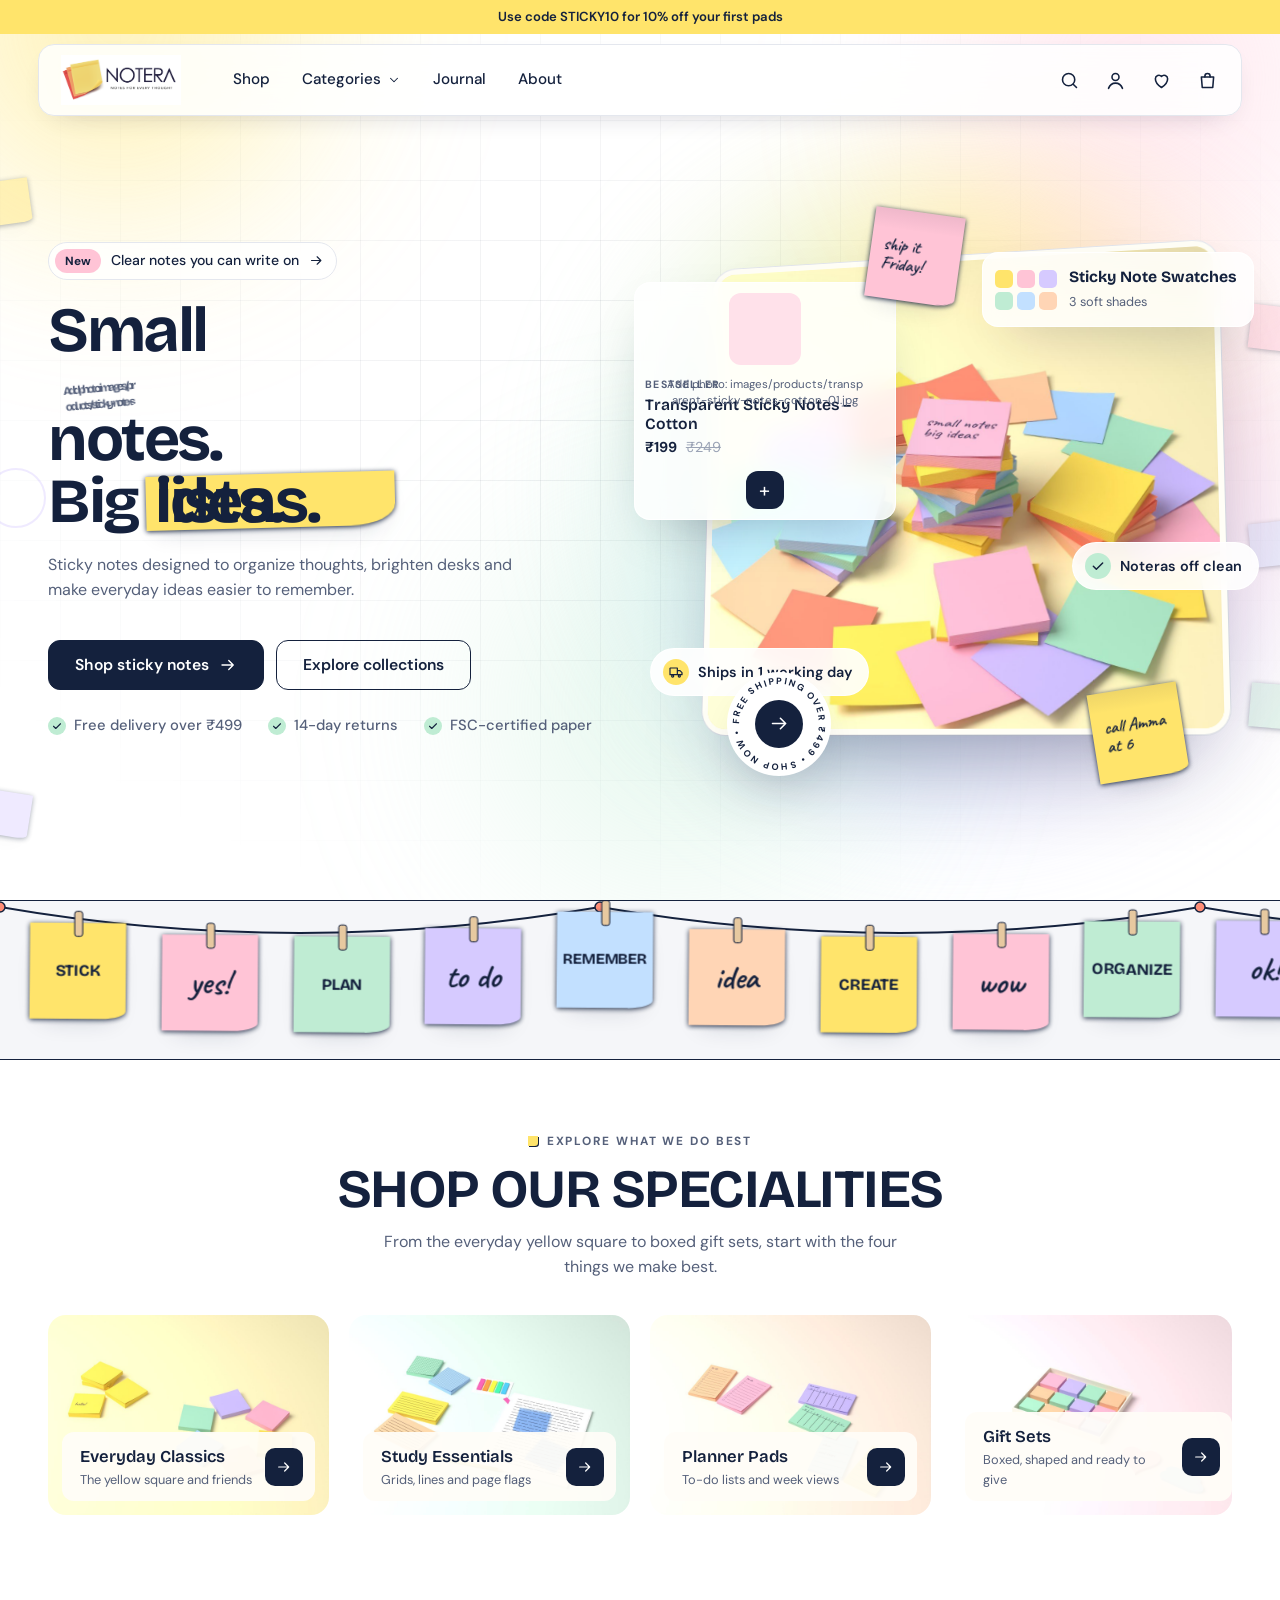
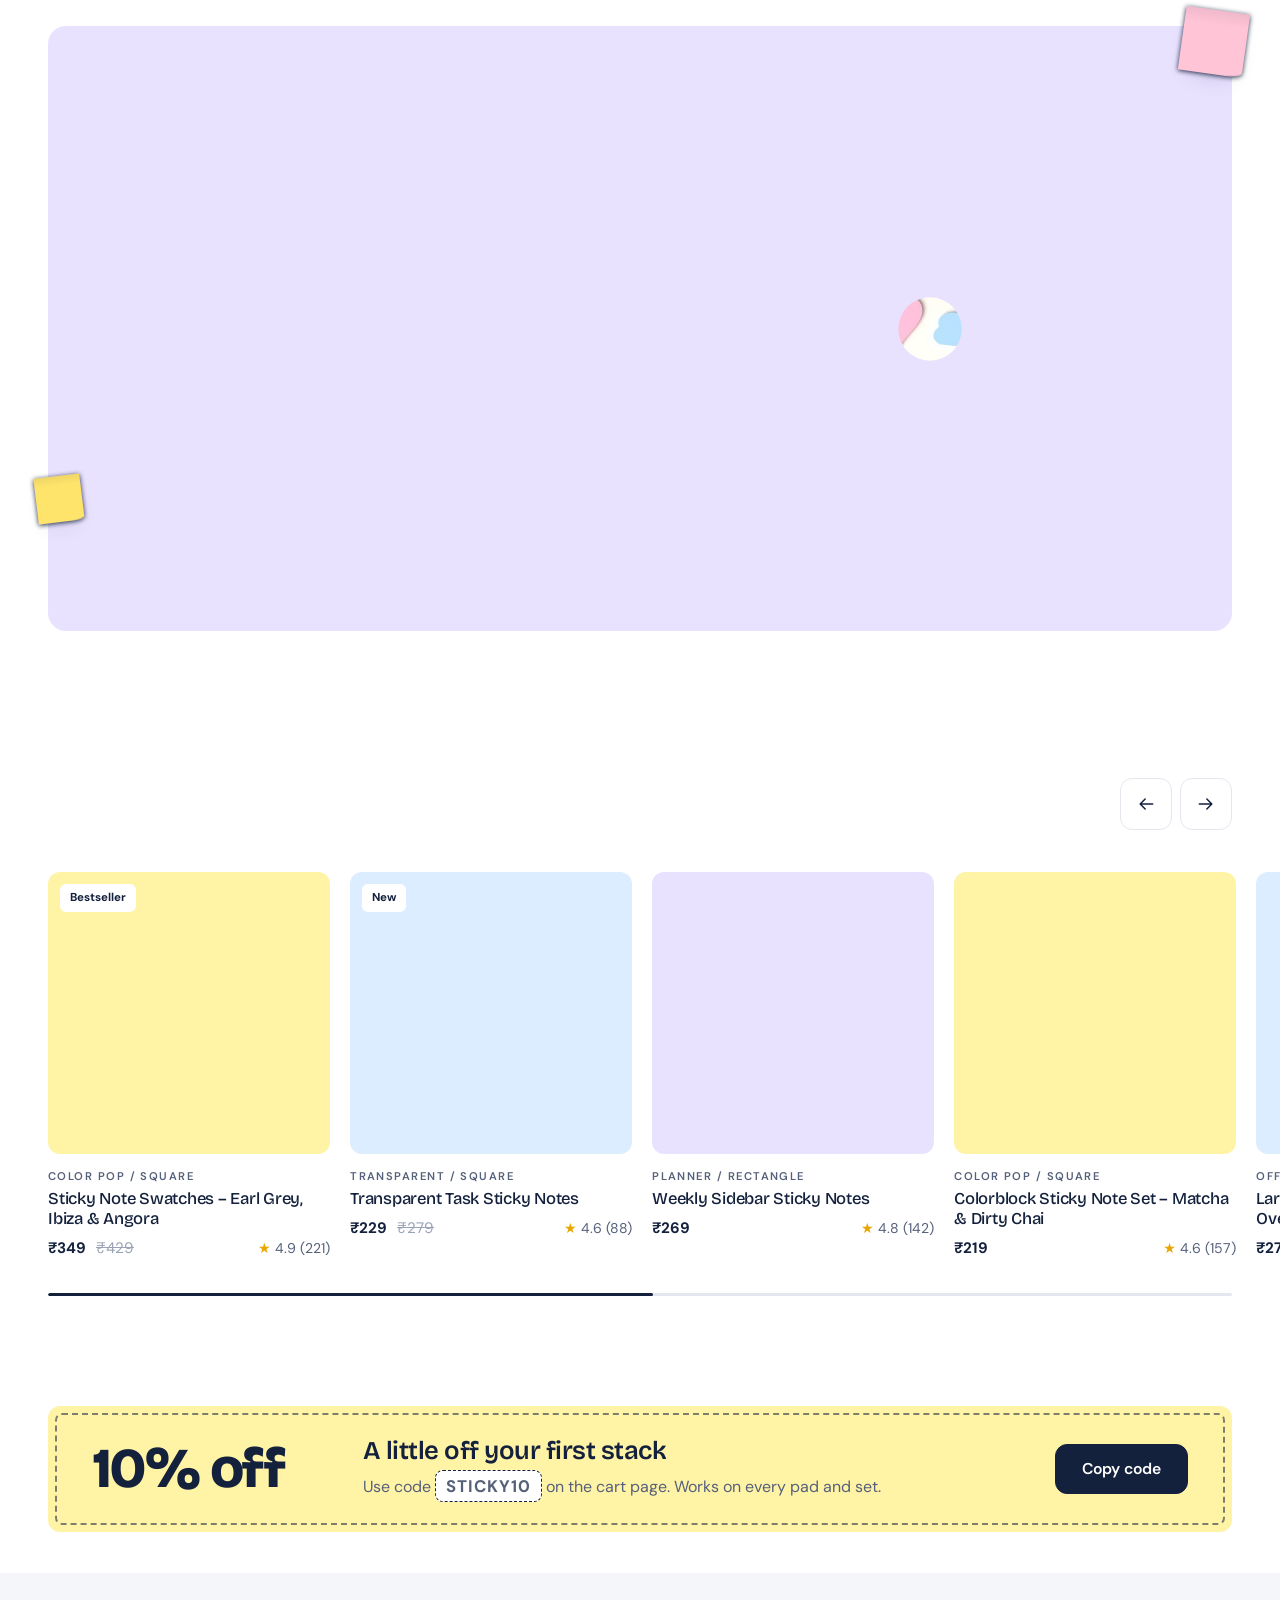
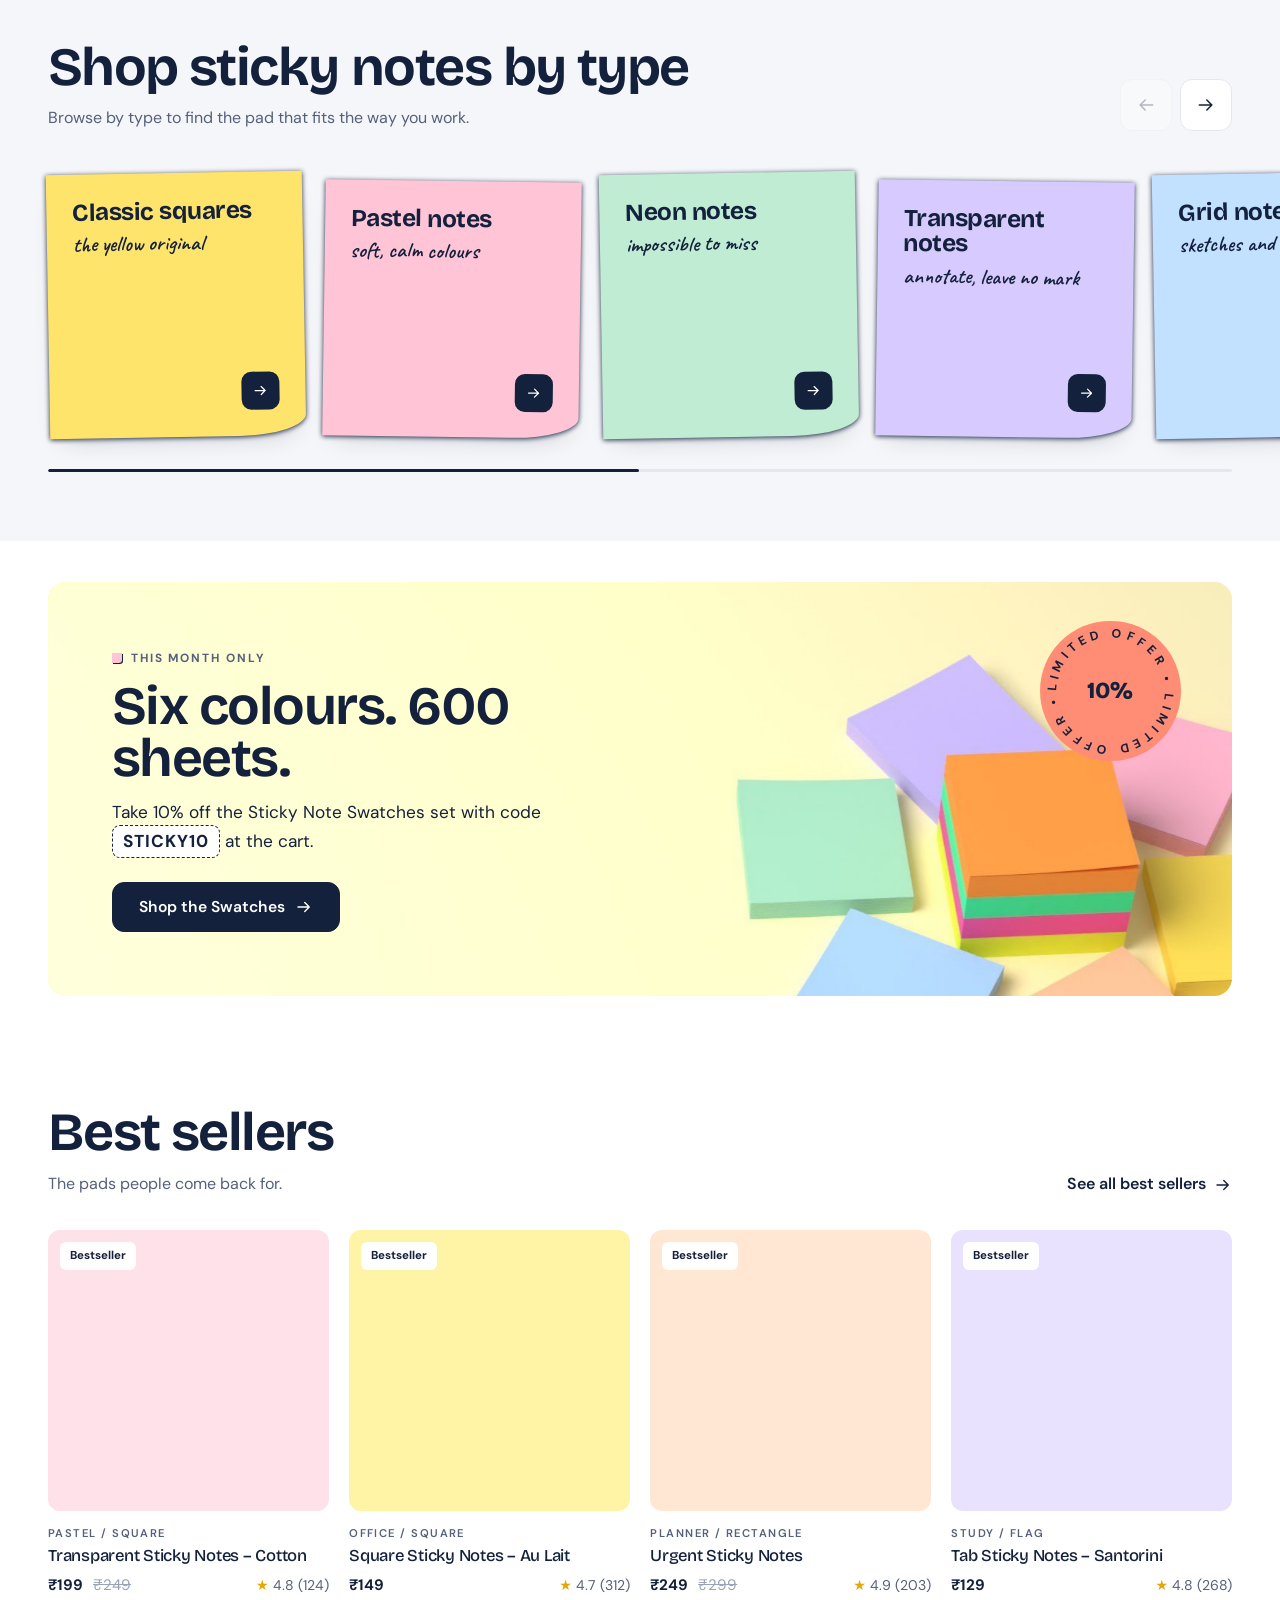
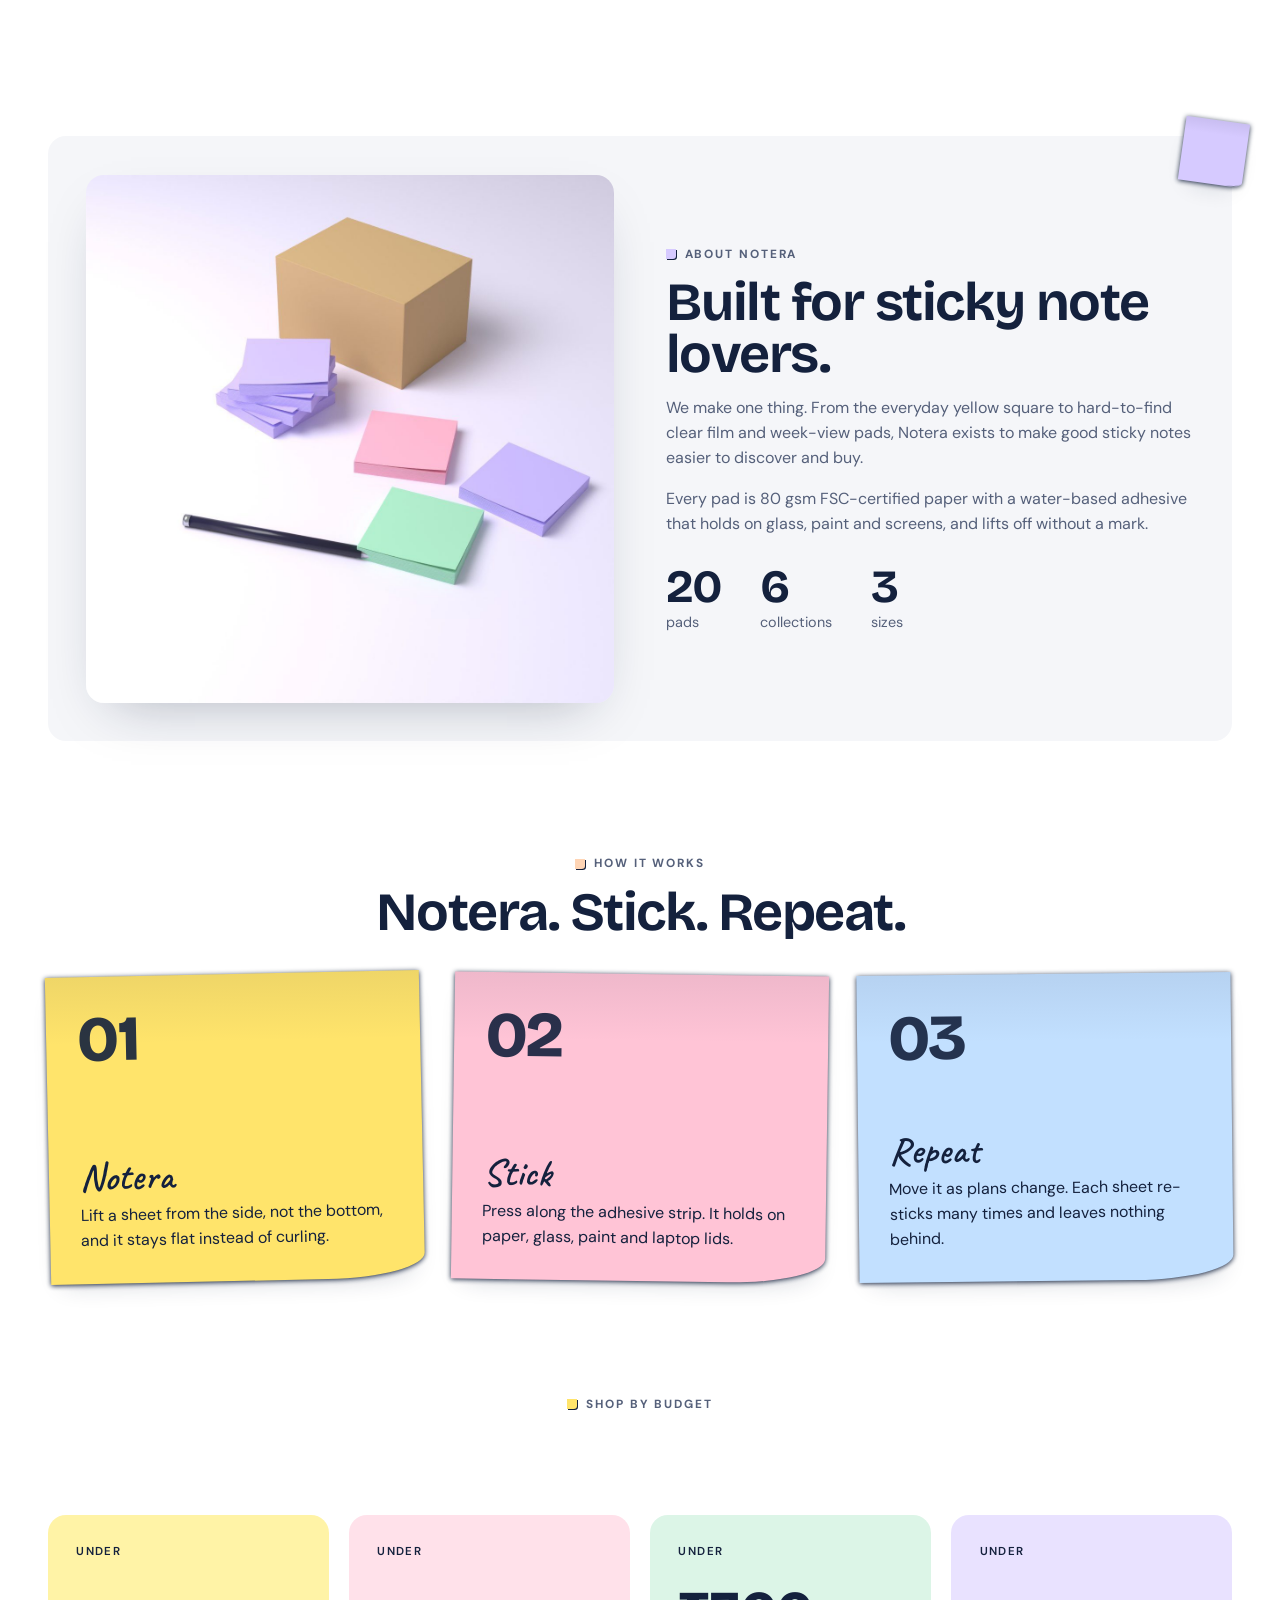
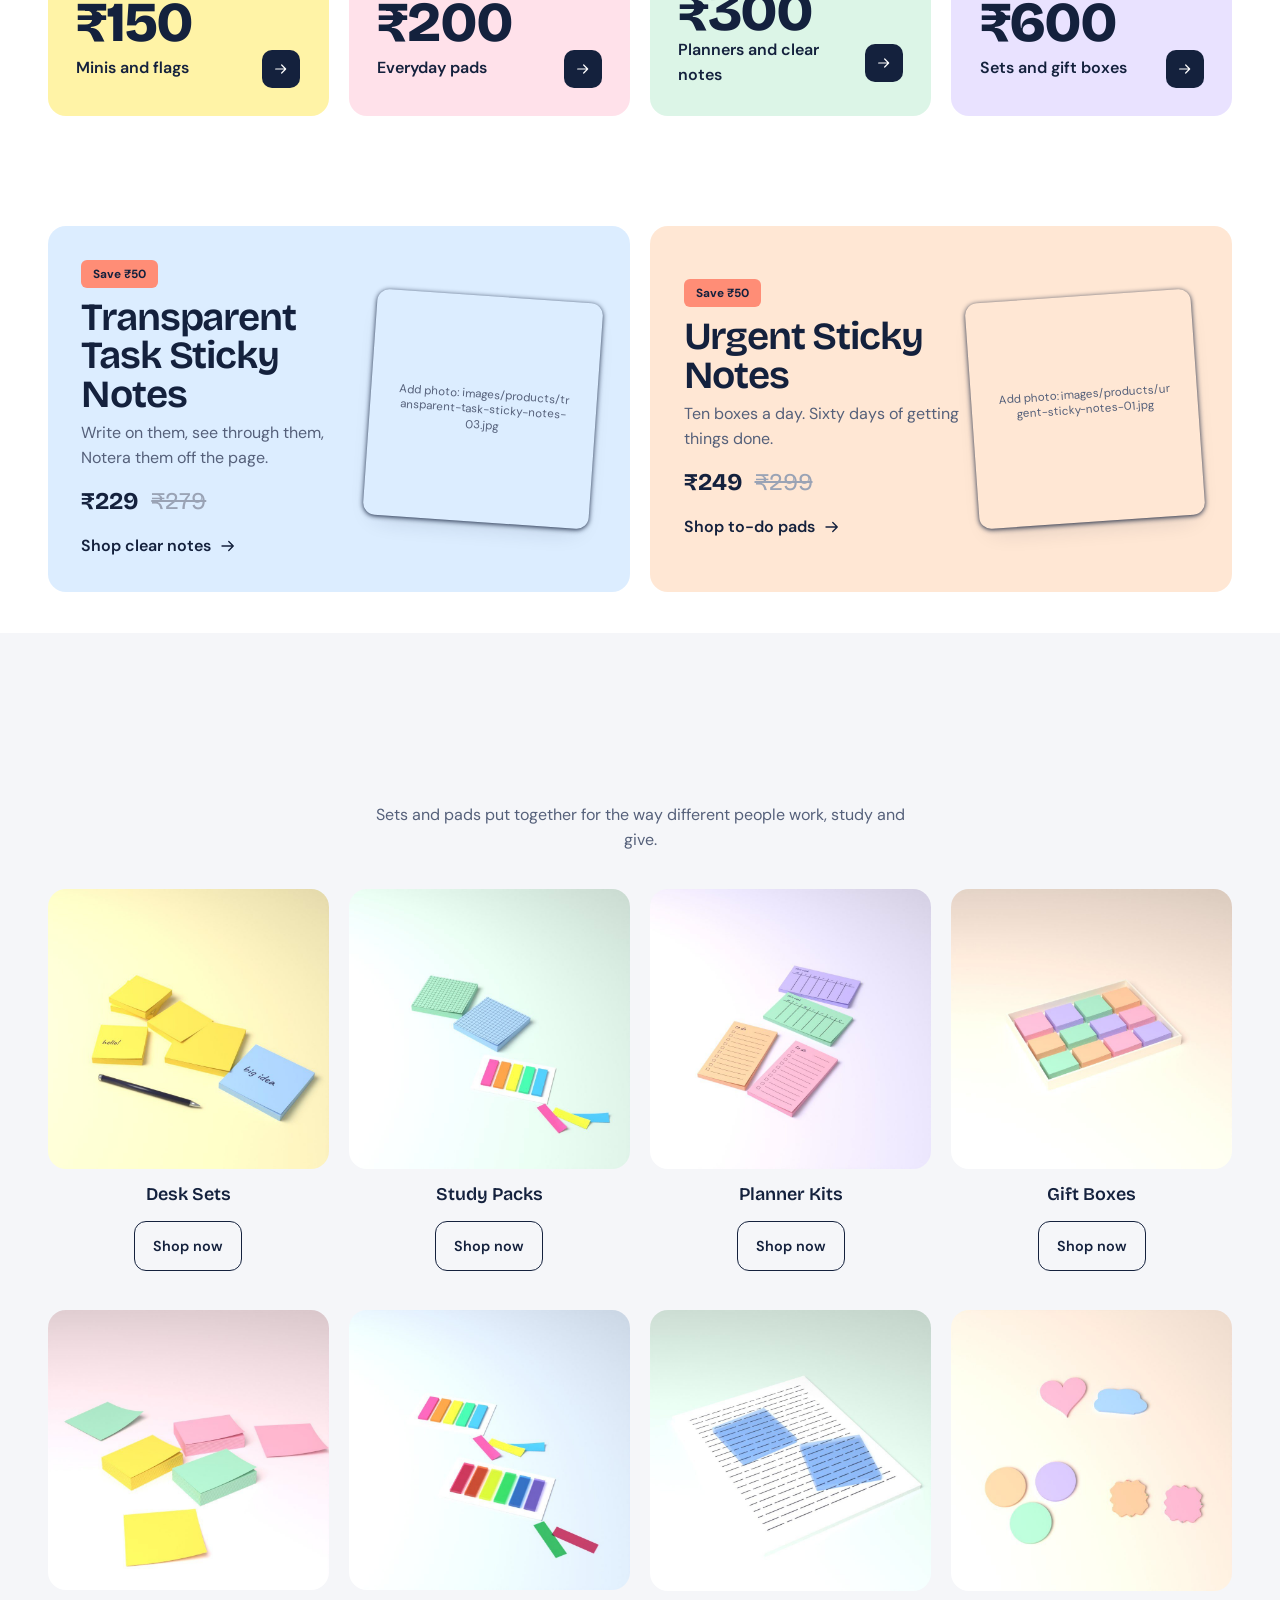
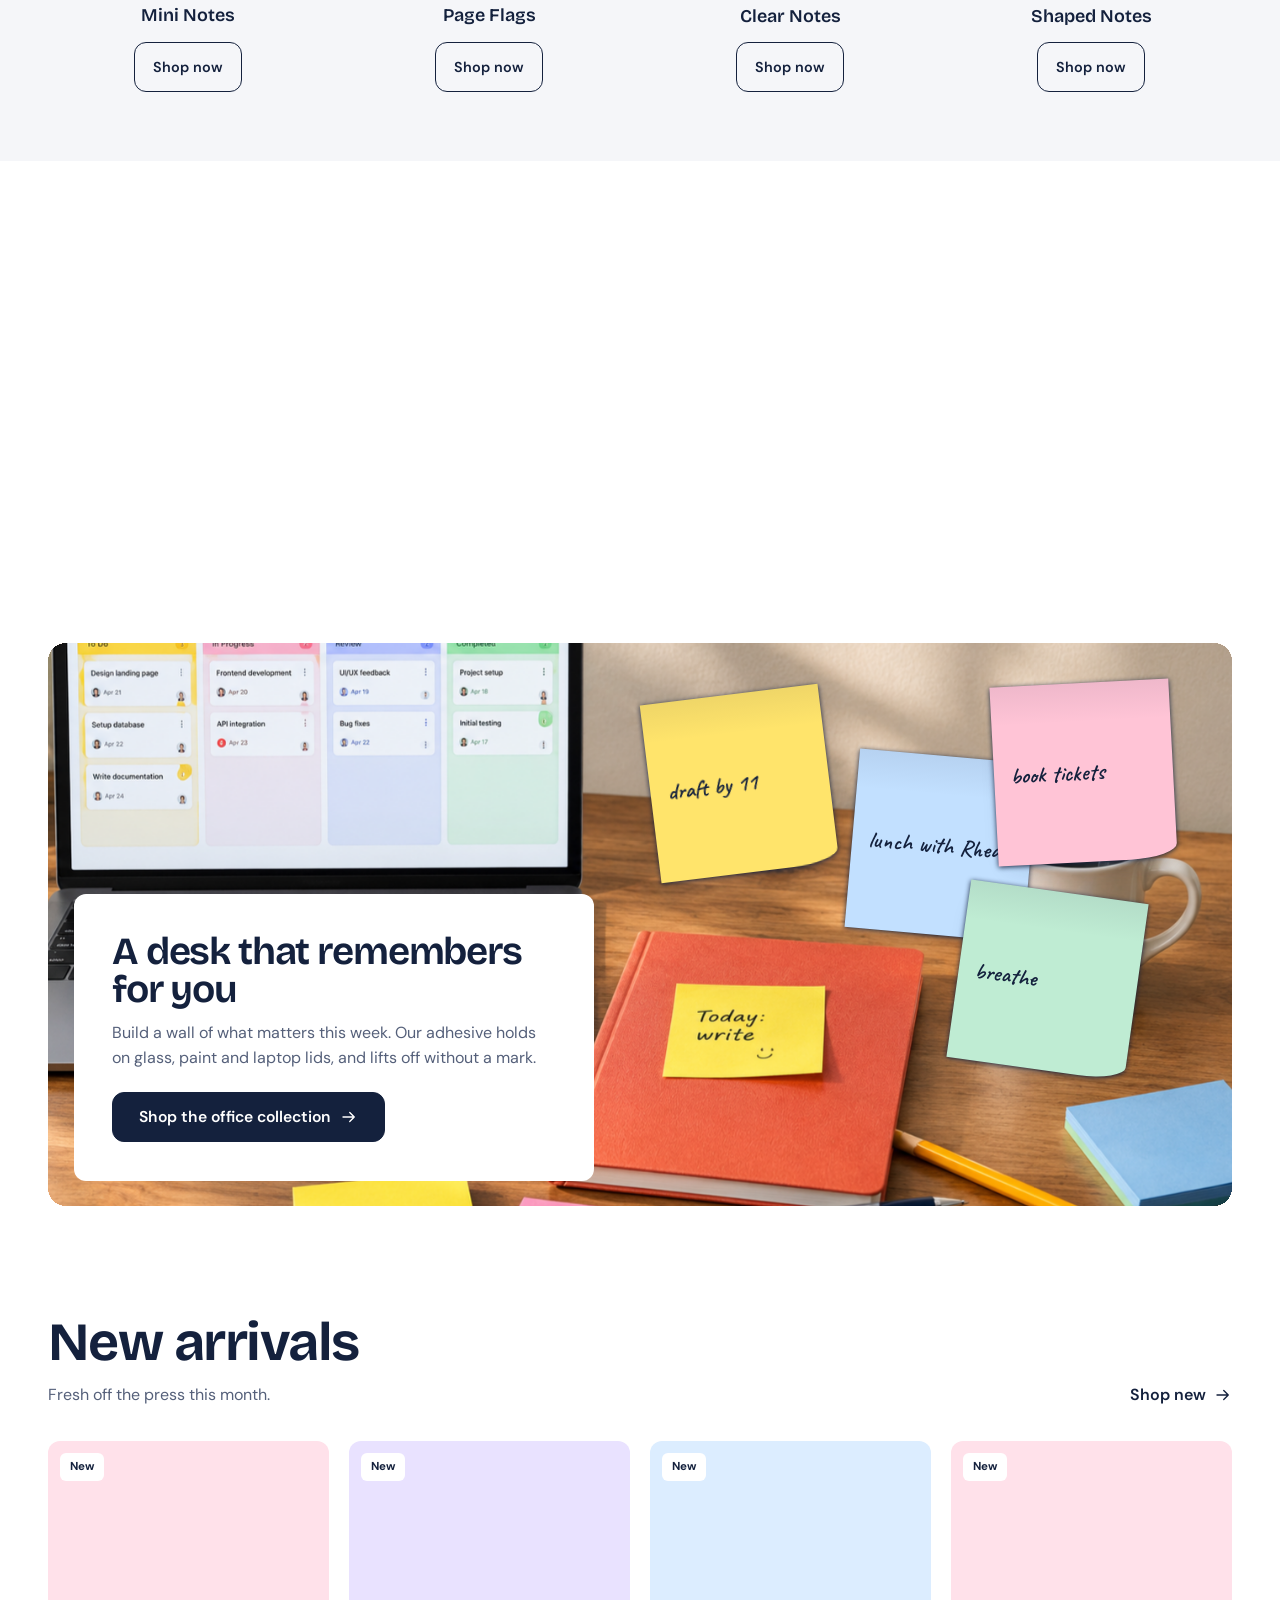
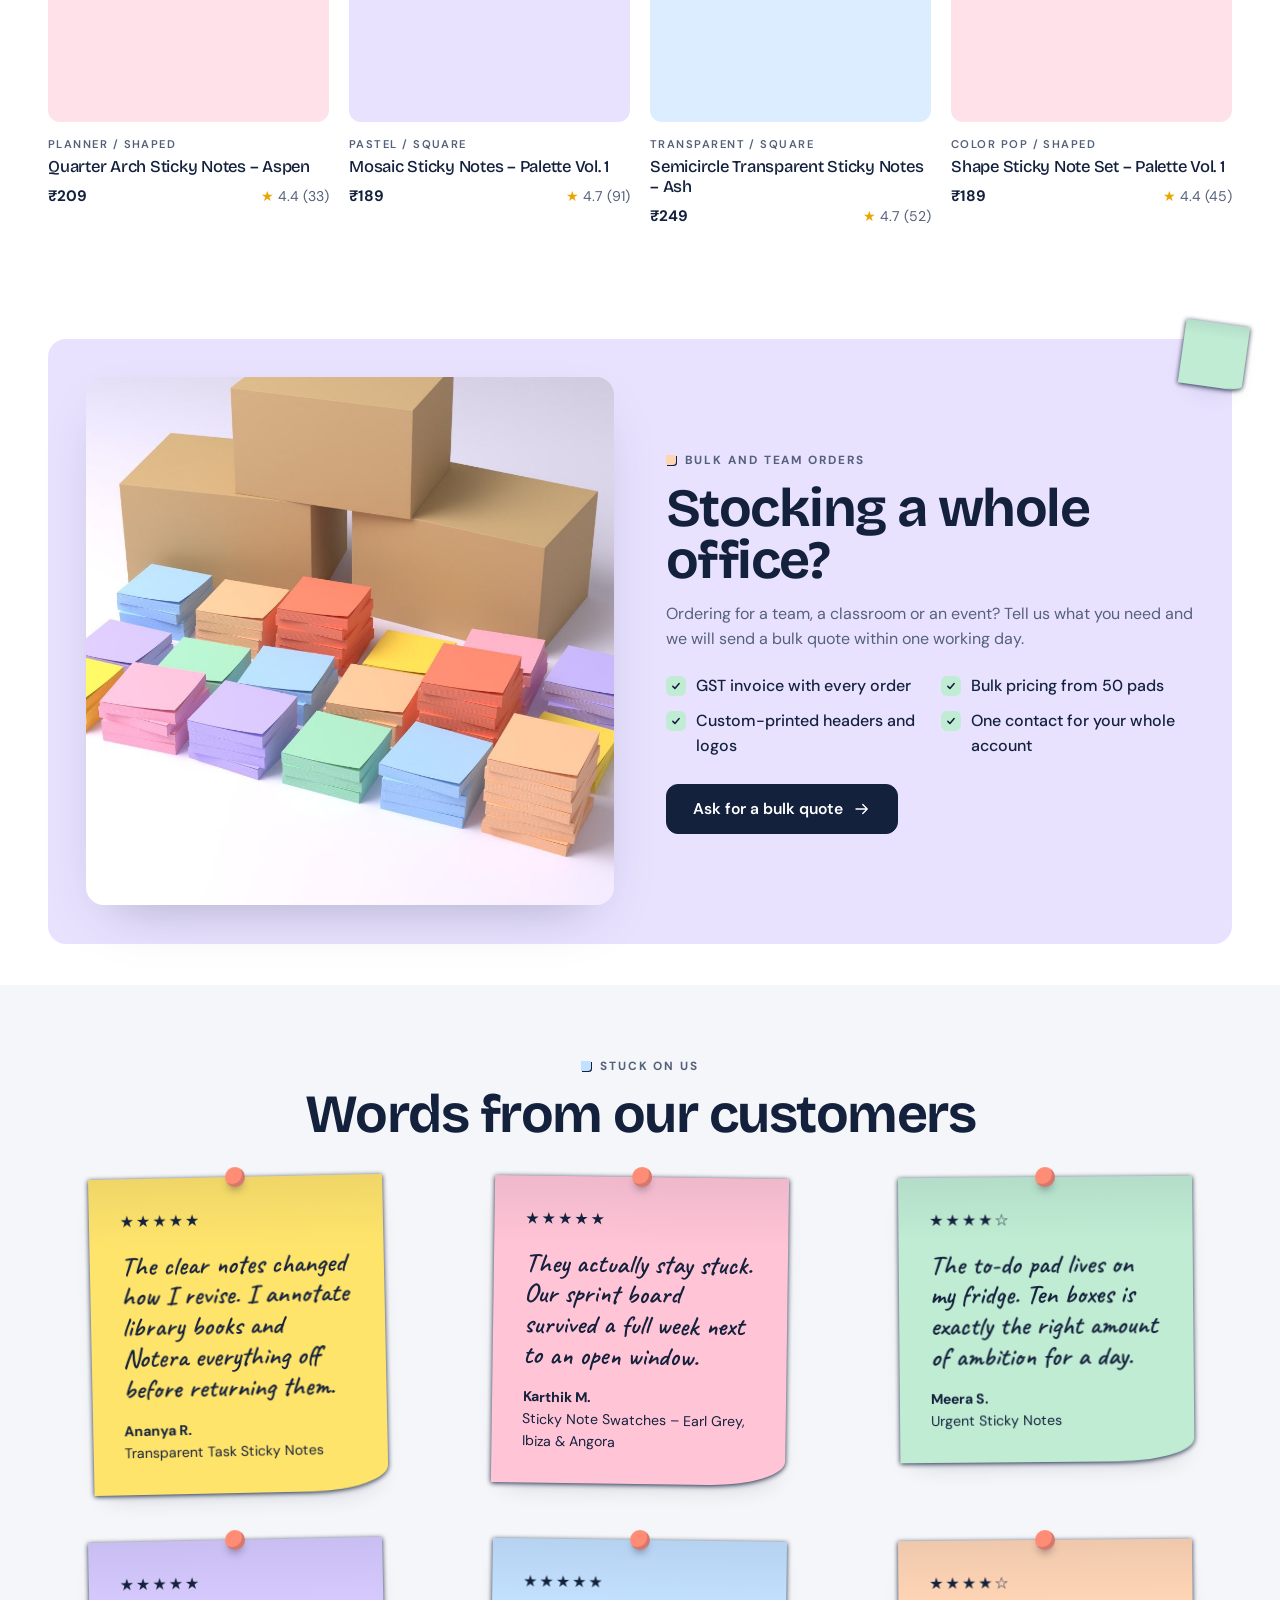
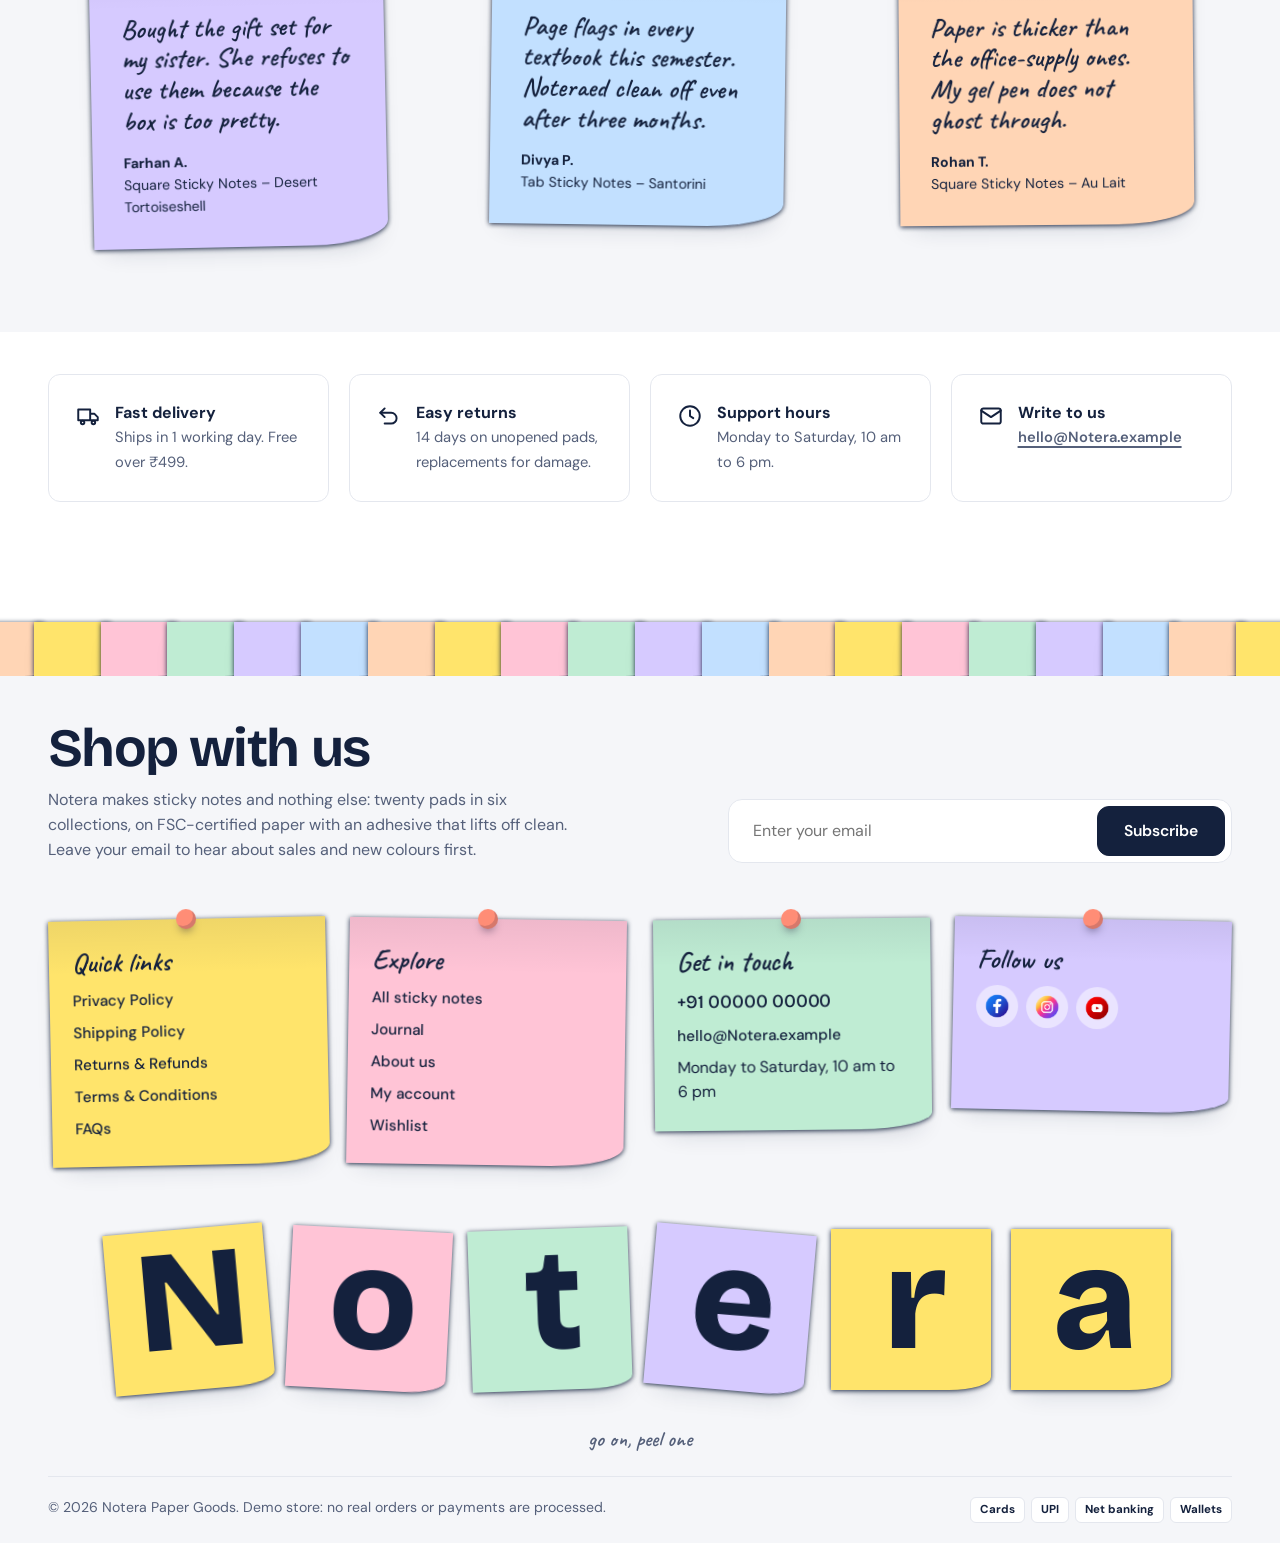
==== commit 1d3950c4: "Add files via upload" ====
--- a/index.html
+++ b/index.html
@@ -94,9 +94,9 @@
               </ul>
             </div>
             <a class="mega__feature tint-yellow" href="product.html?id=p17">
-              <img src="images/products/rainbow-run-multicolour-set-01.jpg" alt="Rainbow Run Multi-colour Set"
+              <img src="images/products/sticky-note-swatches-earl-grey-ibiza-angora-01.jpg" alt="Sticky Note Swatches &ndash; Earl Grey, Ibiza &amp; Angora"
                 width="600" height="600" loading="lazy">
-              <span>Rainbow Run Set<small>Six colours, 600 sheets, &#8377;349</small></span>
+              <span>Sticky Note Swatches<small>Earl Grey, Ibiza &amp; Angora, &#8377;349</small></span>
             </a>
           </div>
         </div>
@@ -159,7 +159,7 @@
           <!-- Headline: letters rise one by one; the small picture and the last word are part of the line -->
           <h1 class="display fx-title" data-split="chars">
             <span class="fx-line">Small <span class="fx-media" data-nosplit aria-hidden="true"><img
-                  src="images/products/rainbow-run-multicolour-set-01.jpg" alt="" width="300" height="300"></span>
+                  src="images/products/sticky-note-swatches-earl-grey-ibiza-angora-01.jpg" alt="" width="300" height="300"></span>
               notes.</span>
             <span class="fx-line">Big <span class="swap" data-swap data-nosplit><span class="is-on">ideas.</span><span
                   aria-hidden="true">plans.</span><span aria-hidden="true">lists.</span><span
@@ -214,23 +214,23 @@
 
           <!-- Floating product card (the + button really adds to the cart) -->
           <article class="fx-float fx-card fx-card--product" data-depth="-0.10" data-product data-id="p01"
-            data-name="Soft Bloom Pastel Notes" data-price="199" data-image="images/products/soft-bloom-pastel-01.jpg"
+            data-name="Transparent Sticky Notes &ndash; Cotton" data-price="199" data-image="images/products/transparent-sticky-notes-cotton-01.jpg"
             data-href="product.html?id=p01" data-colors="Pink,Lavender,Mint" data-sizes="Standard" data-stock="in">
             <a class="fx-card__img tint-pink" href="product.html?id=p01" tabindex="-1" aria-hidden="true"><img
-                src="images/products/soft-bloom-pastel-01.jpg" alt="" width="400" height="400"></a>
+                src="images/products/transparent-sticky-notes-cotton-01.jpg" alt="" width="400" height="400"></a>
             <div class="fx-card__body">
               <p class="fx-card__cat">Bestseller</p>
-              <p class="fx-card__name"><a href="product.html?id=p01">Soft Bloom Pastel Notes</a></p>
+              <p class="fx-card__name"><a href="product.html?id=p01">Transparent Sticky Notes &ndash; Cotton</a></p>
               <p class="price">&#8377;199 <s><span class="sr-only">Was </span>&#8377;249</s></p>
             </div>
             <button class="fx-card__add" type="button" data-add
-              aria-label="Add Soft Bloom Pastel Notes to cart">+</button>
+              aria-label="Add Transparent Sticky Notes &ndash; Cotton to cart">+</button>
           </article>
 
           <a class="fx-float fx-card fx-card--swatch" href="product.html?id=p17" data-depth="-0.16">
             <span class="fx-dots" aria-hidden="true"><i class="c-yellow"></i><i class="c-pink"></i><i
                 class="c-lavender"></i><i class="c-mint"></i><i class="c-blue"></i><i class="c-peach"></i></span>
-            <span><b>Rainbow Run</b><small>6 colours, 600 sheets</small></span>
+            <span><b>Sticky Note Swatches</b><small>3 soft shades</small></span>
           </a>
 
           <p class="fx-float fx-chip fx-chip--ship" data-depth="-0.07"><svg viewBox="0 0 24 24" fill="none"
@@ -430,236 +430,236 @@
           </div>
         </div>
         <div class="track" data-track data-stagger="right">
-          <article class="card" data-product data-id="p17" data-name="Rainbow Run Multi-colour Set" data-price="349"
-            data-image="images/products/rainbow-run-multicolour-set-01.jpg" data-href="product.html?id=p17"
+          <article class="card" data-product data-id="p17" data-name="Sticky Note Swatches &ndash; Earl Grey, Ibiza &amp; Angora" data-price="349"
+            data-image="images/products/sticky-note-swatches-earl-grey-ibiza-angora-01.jpg" data-href="product.html?id=p17"
             data-collection="Color Pop" data-colors="Yellow,Pink,Lavender,Mint,Blue,Peach" data-sizes="Standard"
             data-shape="Square" data-stock="in" data-rating="4.9" data-sold="1430" data-added="14">
             <div class="card__media tint-yellow">
               <a class="card__link" href="product.html?id=p17" tabindex="-1" aria-hidden="true">
-                <img class="card__img" src="images/products/rainbow-run-multicolour-set-01.jpg" alt="" width="800"
+                <img class="card__img" src="images/products/sticky-note-swatches-earl-grey-ibiza-angora-01.jpg" alt="" width="800"
                   height="800" loading="lazy">
-                <img class="card__img card__img--alt" src="images/products/rainbow-run-multicolour-set-02.jpg" alt=""
+                <img class="card__img card__img--alt" src="images/products/sticky-note-swatches-earl-grey-ibiza-angora-02.jpg" alt=""
                   width="800" height="800" loading="lazy">
               </a>
               <span class="card__badge">Bestseller</span>
               <button class="card__wish" type="button" data-wish aria-pressed="false"
-                aria-label="Save Rainbow Run Multi-colour Set to wishlist"><svg viewBox="0 0 24 24" fill="none"
+                aria-label="Save Sticky Note Swatches &ndash; Earl Grey, Ibiza &amp; Angora to wishlist"><svg viewBox="0 0 24 24" fill="none"
                   stroke="currentColor" stroke-width="1.8" stroke-linecap="round" stroke-linejoin="round"
                   aria-hidden="true">
                   <path d="M12 20s-7-4.4-7-10a4 4 0 0 1 7-2.6A4 4 0 0 1 19 10c0 5.6-7 10-7 10Z" />
                 </svg></button>
               <button class="card__add" type="button" data-add
-                aria-label="Add Rainbow Run Multi-colour Set to cart"><span class="card__add-text">Quick add
+                aria-label="Add Sticky Note Swatches &ndash; Earl Grey, Ibiza &amp; Angora to cart"><span class="card__add-text">Quick add
                 </span><span aria-hidden="true">+</span></button>
             </div>
             <div class="card__body">
               <p class="card__cat">Color Pop / Square</p>
-              <h3 class="card__name"><a href="product.html?id=p17">Rainbow Run Multi-colour Set</a></h3>
+              <h3 class="card__name"><a href="product.html?id=p17">Sticky Note Swatches &ndash; Earl Grey, Ibiza &amp; Angora</a></h3>
               <div class="card__row">
                 <span class="price">&#8377;349 <s><span class="sr-only">Was </span>&#8377;429</s></span>
                 <span class="rating" aria-label="Rated 4.9 out of 5">4.9 <span class="muted">(221)</span></span>
               </div>
             </div>
           </article>
-          <article class="card" data-product data-id="p03" data-name="Glass Clear Notes" data-price="229"
-            data-image="images/products/glass-clear-notes-01.jpg" data-href="product.html?id=p03"
+          <article class="card" data-product data-id="p03" data-name="Transparent Task Sticky Notes" data-price="229"
+            data-image="images/products/transparent-task-sticky-notes-01.jpg" data-href="product.html?id=p03"
             data-collection="Transparent" data-colors="Clear" data-sizes="Standard" data-shape="Square" data-stock="in"
             data-rating="4.6" data-sold="410" data-added="18">
             <div class="card__media tint-blue">
               <a class="card__link" href="product.html?id=p03" tabindex="-1" aria-hidden="true">
-                <img class="card__img" src="images/products/glass-clear-notes-01.jpg" alt="" width="800" height="800"
+                <img class="card__img" src="images/products/transparent-task-sticky-notes-01.jpg" alt="" width="800" height="800"
                   loading="lazy">
-                <img class="card__img card__img--alt" src="images/products/glass-clear-notes-02.jpg" alt="" width="800"
+                <img class="card__img card__img--alt" src="images/products/transparent-task-sticky-notes-02.jpg" alt="" width="800"
                   height="800" loading="lazy">
               </a>
               <span class="card__badge">New</span>
               <button class="card__wish" type="button" data-wish aria-pressed="false"
-                aria-label="Save Glass Clear Notes to wishlist"><svg viewBox="0 0 24 24" fill="none"
+                aria-label="Save Transparent Task Sticky Notes to wishlist"><svg viewBox="0 0 24 24" fill="none"
                   stroke="currentColor" stroke-width="1.8" stroke-linecap="round" stroke-linejoin="round"
                   aria-hidden="true">
                   <path d="M12 20s-7-4.4-7-10a4 4 0 0 1 7-2.6A4 4 0 0 1 19 10c0 5.6-7 10-7 10Z" />
                 </svg></button>
-              <button class="card__add" type="button" data-add aria-label="Add Glass Clear Notes to cart"><span
+              <button class="card__add" type="button" data-add aria-label="Add Transparent Task Sticky Notes to cart"><span
                   class="card__add-text">Quick add </span><span aria-hidden="true">+</span></button>
             </div>
             <div class="card__body">
               <p class="card__cat">Transparent / Square</p>
-              <h3 class="card__name"><a href="product.html?id=p03">Glass Clear Notes</a></h3>
+              <h3 class="card__name"><a href="product.html?id=p03">Transparent Task Sticky Notes</a></h3>
               <div class="card__row">
                 <span class="price">&#8377;229 <s><span class="sr-only">Was </span>&#8377;279</s></span>
                 <span class="rating" aria-label="Rated 4.6 out of 5">4.6 <span class="muted">(88)</span></span>
               </div>
             </div>
           </article>
-          <article class="card" data-product data-id="p13" data-name="Week View Planner Notes" data-price="269"
-            data-image="images/products/week-view-planner-notes-01.jpg" data-href="product.html?id=p13"
+          <article class="card" data-product data-id="p13" data-name="Weekly Sidebar Sticky Notes" data-price="269"
+            data-image="images/products/weekly-sidebar-sticky-notes-01.jpg" data-href="product.html?id=p13"
             data-collection="Planner" data-colors="Lavender,Mint" data-sizes="Large" data-shape="Rectangle"
             data-stock="in" data-rating="4.8" data-sold="690" data-added="11">
             <div class="card__media tint-lavender">
               <a class="card__link" href="product.html?id=p13" tabindex="-1" aria-hidden="true">
-                <img class="card__img" src="images/products/week-view-planner-notes-01.jpg" alt="" width="800"
+                <img class="card__img" src="images/products/weekly-sidebar-sticky-notes-01.jpg" alt="" width="800"
                   height="800" loading="lazy">
-                <img class="card__img card__img--alt" src="images/products/week-view-planner-notes-02.jpg" alt=""
+                <img class="card__img card__img--alt" src="images/products/weekly-sidebar-sticky-notes-02.jpg" alt=""
                   width="800" height="800" loading="lazy">
               </a>
               <button class="card__wish" type="button" data-wish aria-pressed="false"
-                aria-label="Save Week View Planner Notes to wishlist"><svg viewBox="0 0 24 24" fill="none"
+                aria-label="Save Weekly Sidebar Sticky Notes to wishlist"><svg viewBox="0 0 24 24" fill="none"
                   stroke="currentColor" stroke-width="1.8" stroke-linecap="round" stroke-linejoin="round"
                   aria-hidden="true">
                   <path d="M12 20s-7-4.4-7-10a4 4 0 0 1 7-2.6A4 4 0 0 1 19 10c0 5.6-7 10-7 10Z" />
                 </svg></button>
-              <button class="card__add" type="button" data-add aria-label="Add Week View Planner Notes to cart"><span
+              <button class="card__add" type="button" data-add aria-label="Add Weekly Sidebar Sticky Notes to cart"><span
                   class="card__add-text">Quick add </span><span aria-hidden="true">+</span></button>
             </div>
             <div class="card__body">
               <p class="card__cat">Planner / Rectangle</p>
-              <h3 class="card__name"><a href="product.html?id=p13">Week View Planner Notes</a></h3>
+              <h3 class="card__name"><a href="product.html?id=p13">Weekly Sidebar Sticky Notes</a></h3>
               <div class="card__row">
                 <span class="price">&#8377;269</span>
                 <span class="rating" aria-label="Rated 4.8 out of 5">4.8 <span class="muted">(142)</span></span>
               </div>
             </div>
           </article>
-          <article class="card" data-product data-id="p07" data-name="Highlighter Neon Cubes" data-price="219"
-            data-image="images/products/highlighter-neon-cubes-01.jpg" data-href="product.html?id=p07"
+          <article class="card" data-product data-id="p07" data-name="Colorblock Sticky Note Set &ndash; Matcha &amp; Dirty Chai" data-price="219"
+            data-image="images/products/colorblock-sticky-note-set-matcha-dirty-chai-01.jpg" data-href="product.html?id=p07"
             data-collection="Color Pop" data-colors="Neon" data-sizes="Standard" data-shape="Square" data-stock="in"
             data-rating="4.6" data-sold="760" data-added="5">
             <div class="card__media tint-yellow">
               <a class="card__link" href="product.html?id=p07" tabindex="-1" aria-hidden="true">
-                <img class="card__img" src="images/products/highlighter-neon-cubes-01.jpg" alt="" width="800"
+                <img class="card__img" src="images/products/colorblock-sticky-note-set-matcha-dirty-chai-01.jpg" alt="" width="800"
                   height="800" loading="lazy">
-                <img class="card__img card__img--alt" src="images/products/highlighter-neon-cubes-02.jpg" alt=""
+                <img class="card__img card__img--alt" src="images/products/colorblock-sticky-note-set-matcha-dirty-chai-02.jpg" alt=""
                   width="800" height="800" loading="lazy">
               </a>
               <button class="card__wish" type="button" data-wish aria-pressed="false"
-                aria-label="Save Highlighter Neon Cubes to wishlist"><svg viewBox="0 0 24 24" fill="none"
+                aria-label="Save Colorblock Sticky Note Set &ndash; Matcha &amp; Dirty Chai to wishlist"><svg viewBox="0 0 24 24" fill="none"
                   stroke="currentColor" stroke-width="1.8" stroke-linecap="round" stroke-linejoin="round"
                   aria-hidden="true">
                   <path d="M12 20s-7-4.4-7-10a4 4 0 0 1 7-2.6A4 4 0 0 1 19 10c0 5.6-7 10-7 10Z" />
                 </svg></button>
-              <button class="card__add" type="button" data-add aria-label="Add Highlighter Neon Cubes to cart"><span
+              <button class="card__add" type="button" data-add aria-label="Add Colorblock Sticky Note Set &ndash; Matcha &amp; Dirty Chai to cart"><span
                   class="card__add-text">Quick add </span><span aria-hidden="true">+</span></button>
             </div>
             <div class="card__body">
               <p class="card__cat">Color Pop / Square</p>
-              <h3 class="card__name"><a href="product.html?id=p07">Highlighter Neon Cubes</a></h3>
+              <h3 class="card__name"><a href="product.html?id=p07">Colorblock Sticky Note Set &ndash; Matcha &amp; Dirty Chai</a></h3>
               <div class="card__row">
                 <span class="price">&#8377;219</span>
                 <span class="rating" aria-label="Rated 4.6 out of 5">4.6 <span class="muted">(157)</span></span>
               </div>
             </div>
           </article>
-          <article class="card" data-product data-id="p10" data-name="Big Idea Large Notes" data-price="279"
-            data-image="images/products/big-idea-large-notes-01.jpg" data-href="product.html?id=p10"
+          <article class="card" data-product data-id="p10" data-name="Large Sticky Notes Set &ndash; Monthly Overview" data-price="279"
+            data-image="images/products/large-sticky-notes-set-monthly-overview-01.jpg" data-href="product.html?id=p10"
             data-collection="Office" data-colors="Yellow,Blue" data-sizes="Large" data-shape="Square" data-stock="in"
             data-rating="4.7" data-sold="450" data-added="3">
             <div class="card__media tint-blue">
               <a class="card__link" href="product.html?id=p10" tabindex="-1" aria-hidden="true">
-                <img class="card__img" src="images/products/big-idea-large-notes-01.jpg" alt="" width="800" height="800"
+                <img class="card__img" src="images/products/large-sticky-notes-set-monthly-overview-01.jpg" alt="" width="800" height="800"
                   loading="lazy">
-                <img class="card__img card__img--alt" src="images/products/big-idea-large-notes-02.jpg" alt=""
+                <img class="card__img card__img--alt" src="images/products/large-sticky-notes-set-monthly-overview-02.jpg" alt=""
                   width="800" height="800" loading="lazy">
               </a>
               <button class="card__wish" type="button" data-wish aria-pressed="false"
-                aria-label="Save Big Idea Large Notes to wishlist"><svg viewBox="0 0 24 24" fill="none"
+                aria-label="Save Large Sticky Notes Set &ndash; Monthly Overview to wishlist"><svg viewBox="0 0 24 24" fill="none"
                   stroke="currentColor" stroke-width="1.8" stroke-linecap="round" stroke-linejoin="round"
                   aria-hidden="true">
                   <path d="M12 20s-7-4.4-7-10a4 4 0 0 1 7-2.6A4 4 0 0 1 19 10c0 5.6-7 10-7 10Z" />
                 </svg></button>
-              <button class="card__add" type="button" data-add aria-label="Add Big Idea Large Notes to cart"><span
+              <button class="card__add" type="button" data-add aria-label="Add Large Sticky Notes Set &ndash; Monthly Overview to cart"><span
                   class="card__add-text">Quick add </span><span aria-hidden="true">+</span></button>
             </div>
             <div class="card__body">
               <p class="card__cat">Office / Square</p>
-              <h3 class="card__name"><a href="product.html?id=p10">Big Idea Large Notes</a></h3>
+              <h3 class="card__name"><a href="product.html?id=p10">Large Sticky Notes Set &ndash; Monthly Overview</a></h3>
               <div class="card__row">
                 <span class="price">&#8377;279</span>
                 <span class="rating" aria-label="Rated 4.7 out of 5">4.7 <span class="muted">(83)</span></span>
               </div>
             </div>
           </article>
-          <article class="card" data-product data-id="p18" data-name="Studio Premium Gift Set" data-price="599"
-            data-image="images/products/studio-premium-gift-set-01.jpg" data-href="product.html?id=p18"
+          <article class="card" data-product data-id="p18" data-name="Square Sticky Notes &ndash; Desert Tortoiseshell" data-price="599"
+            data-image="images/products/square-sticky-notes-desert-tortoiseshell-01.jpg" data-href="product.html?id=p18"
             data-collection="Pastel" data-colors="Pink,Lavender,Mint,Peach" data-sizes="Standard" data-shape="Square"
             data-stock="in" data-rating="4.9" data-sold="220" data-added="15">
             <div class="card__media tint-peach">
               <a class="card__link" href="product.html?id=p18" tabindex="-1" aria-hidden="true">
-                <img class="card__img" src="images/products/studio-premium-gift-set-01.jpg" alt="" width="800"
+                <img class="card__img" src="images/products/square-sticky-notes-desert-tortoiseshell-01.jpg" alt="" width="800"
                   height="800" loading="lazy">
-                <img class="card__img card__img--alt" src="images/products/studio-premium-gift-set-02.jpg" alt=""
+                <img class="card__img card__img--alt" src="images/products/square-sticky-notes-desert-tortoiseshell-02.jpg" alt=""
                   width="800" height="800" loading="lazy">
               </a>
               <button class="card__wish" type="button" data-wish aria-pressed="false"
-                aria-label="Save Studio Premium Gift Set to wishlist"><svg viewBox="0 0 24 24" fill="none"
+                aria-label="Save Square Sticky Notes &ndash; Desert Tortoiseshell to wishlist"><svg viewBox="0 0 24 24" fill="none"
                   stroke="currentColor" stroke-width="1.8" stroke-linecap="round" stroke-linejoin="round"
                   aria-hidden="true">
                   <path d="M12 20s-7-4.4-7-10a4 4 0 0 1 7-2.6A4 4 0 0 1 19 10c0 5.6-7 10-7 10Z" />
                 </svg></button>
-              <button class="card__add" type="button" data-add aria-label="Add Studio Premium Gift Set to cart"><span
+              <button class="card__add" type="button" data-add aria-label="Add Square Sticky Notes &ndash; Desert Tortoiseshell to cart"><span
                   class="card__add-text">Quick add </span><span aria-hidden="true">+</span></button>
             </div>
             <div class="card__body">
               <p class="card__cat">Pastel / Square</p>
-              <h3 class="card__name"><a href="product.html?id=p18">Studio Premium Gift Set</a></h3>
+              <h3 class="card__name"><a href="product.html?id=p18">Square Sticky Notes &ndash; Desert Tortoiseshell</a></h3>
               <div class="card__row">
                 <span class="price">&#8377;599 <s><span class="sr-only">Was </span>&#8377;749</s></span>
                 <span class="rating" aria-label="Rated 4.9 out of 5">4.9 <span class="muted">(64)</span></span>
               </div>
             </div>
           </article>
-          <article class="card" data-product data-id="p04" data-name="Graph Grid Notes" data-price="179"
-            data-image="images/products/graph-grid-notes-01.jpg" data-href="product.html?id=p04" data-collection="Study"
+          <article class="card" data-product data-id="p04" data-name="Transparent Graph Sticky Notes" data-price="179"
+            data-image="images/products/transparent-graph-sticky-notes-01.jpg" data-href="product.html?id=p04" data-collection="Study"
             data-colors="Mint,Blue" data-sizes="Standard" data-shape="Square" data-stock="in" data-rating="4.7"
             data-sold="520" data-added="10">
             <div class="card__media tint-mint">
               <a class="card__link" href="product.html?id=p04" tabindex="-1" aria-hidden="true">
-                <img class="card__img" src="images/products/graph-grid-notes-01.jpg" alt="" width="800" height="800"
+                <img class="card__img" src="images/products/transparent-graph-sticky-notes-01.jpg" alt="" width="800" height="800"
                   loading="lazy">
-                <img class="card__img card__img--alt" src="images/products/graph-grid-notes-02.jpg" alt="" width="800"
+                <img class="card__img card__img--alt" src="images/products/transparent-graph-sticky-notes-02.jpg" alt="" width="800"
                   height="800" loading="lazy">
               </a>
               <button class="card__wish" type="button" data-wish aria-pressed="false"
-                aria-label="Save Graph Grid Notes to wishlist"><svg viewBox="0 0 24 24" fill="none"
+                aria-label="Save Transparent Graph Sticky Notes to wishlist"><svg viewBox="0 0 24 24" fill="none"
                   stroke="currentColor" stroke-width="1.8" stroke-linecap="round" stroke-linejoin="round"
                   aria-hidden="true">
                   <path d="M12 20s-7-4.4-7-10a4 4 0 0 1 7-2.6A4 4 0 0 1 19 10c0 5.6-7 10-7 10Z" />
                 </svg></button>
-              <button class="card__add" type="button" data-add aria-label="Add Graph Grid Notes to cart"><span
+              <button class="card__add" type="button" data-add aria-label="Add Transparent Graph Sticky Notes to cart"><span
                   class="card__add-text">Quick add </span><span aria-hidden="true">+</span></button>
             </div>
             <div class="card__body">
               <p class="card__cat">Study / Square</p>
-              <h3 class="card__name"><a href="product.html?id=p04">Graph Grid Notes</a></h3>
+              <h3 class="card__name"><a href="product.html?id=p04">Transparent Graph Sticky Notes</a></h3>
               <div class="card__row">
                 <span class="price">&#8377;179</span>
                 <span class="rating" aria-label="Rated 4.7 out of 5">4.7 <span class="muted">(96)</span></span>
               </div>
             </div>
           </article>
-          <article class="card" data-product data-id="p16" data-name="Clear Tabs Transparent Flags" data-price="149"
-            data-image="images/products/clear-tabs-transparent-flags-01.jpg" data-href="product.html?id=p16"
+          <article class="card" data-product data-id="p16" data-name="Transparent Pill Tab Sticky Notes &ndash; Ash" data-price="149"
+            data-image="images/products/transparent-pill-tab-sticky-notes-ash-01.jpg" data-href="product.html?id=p16"
             data-collection="Transparent" data-colors="Clear,Neon" data-sizes="Mini" data-shape="Flag" data-stock="in"
             data-rating="4.6" data-sold="360" data-added="13">
             <div class="card__media tint-mint">
               <a class="card__link" href="product.html?id=p16" tabindex="-1" aria-hidden="true">
-                <img class="card__img" src="images/products/clear-tabs-transparent-flags-01.jpg" alt="" width="800"
+                <img class="card__img" src="images/products/transparent-pill-tab-sticky-notes-ash-01.jpg" alt="" width="800"
                   height="800" loading="lazy">
-                <img class="card__img card__img--alt" src="images/products/clear-tabs-transparent-flags-02.jpg" alt=""
+                <img class="card__img card__img--alt" src="images/products/transparent-pill-tab-sticky-notes-ash-02.jpg" alt=""
                   width="800" height="800" loading="lazy">
               </a>
               <button class="card__wish" type="button" data-wish aria-pressed="false"
-                aria-label="Save Clear Tabs Transparent Flags to wishlist"><svg viewBox="0 0 24 24" fill="none"
+                aria-label="Save Transparent Pill Tab Sticky Notes &ndash; Ash to wishlist"><svg viewBox="0 0 24 24" fill="none"
                   stroke="currentColor" stroke-width="1.8" stroke-linecap="round" stroke-linejoin="round"
                   aria-hidden="true">
                   <path d="M12 20s-7-4.4-7-10a4 4 0 0 1 7-2.6A4 4 0 0 1 19 10c0 5.6-7 10-7 10Z" />
                 </svg></button>
               <button class="card__add" type="button" data-add
-                aria-label="Add Clear Tabs Transparent Flags to cart"><span class="card__add-text">Quick add
+                aria-label="Add Transparent Pill Tab Sticky Notes &ndash; Ash to cart"><span class="card__add-text">Quick add
                 </span><span aria-hidden="true">+</span></button>
             </div>
             <div class="card__body">
               <p class="card__cat">Transparent / Flag</p>
-              <h3 class="card__name"><a href="product.html?id=p16">Clear Tabs Transparent Flags</a></h3>
+              <h3 class="card__name"><a href="product.html?id=p16">Transparent Pill Tab Sticky Notes &ndash; Ash</a></h3>
               <div class="card__row">
                 <span class="price">&#8377;149</span>
                 <span class="rating" aria-label="Rated 4.6 out of 5">4.6 <span class="muted">(66)</span></span>
@@ -823,8 +823,8 @@
           <div class="ad__copy">
             <span class="eyebrow eyebrow--pink">This month only</span>
             <h2 class="h1">Six colours. 600 sheets.</h2>
-            <p>Take 10% off the Rainbow Run set with code <span class="code">STICKY10</span> at the cart.</p>
-            <a class="btn" href="product.html?id=p17">Shop the Rainbow Run <svg viewBox="0 0 24 24" fill="none"
+            <p>Take 10% off the Sticky Note Swatches set with code <span class="code">STICKY10</span> at the cart.</p>
+            <a class="btn" href="product.html?id=p17">Shop the Swatches <svg viewBox="0 0 24 24" fill="none"
                 stroke="currentColor" stroke-width="1.8" stroke-linecap="round" stroke-linejoin="round"
                 aria-hidden="true">
                 <path d="M4 12h15m-6-6 6 6-6 6" />
@@ -859,120 +859,120 @@
             </svg></a>
         </div>
         <div class="grid" data-stagger="zoom">
-          <article class="card" data-product data-id="p01" data-name="Soft Bloom Pastel Notes" data-price="199"
-            data-image="images/products/soft-bloom-pastel-01.jpg" data-href="product.html?id=p01"
+          <article class="card" data-product data-id="p01" data-name="Transparent Sticky Notes &ndash; Cotton" data-price="199"
+            data-image="images/products/transparent-sticky-notes-cotton-01.jpg" data-href="product.html?id=p01"
             data-collection="Pastel" data-colors="Pink,Lavender,Mint" data-sizes="Standard" data-shape="Square"
             data-stock="in" data-rating="4.8" data-sold="930" data-added="8">
             <div class="card__media tint-pink">
               <a class="card__link" href="product.html?id=p01" tabindex="-1" aria-hidden="true">
-                <img class="card__img" src="images/products/soft-bloom-pastel-01.jpg" alt="" width="800" height="800"
+                <img class="card__img" src="images/products/transparent-sticky-notes-cotton-01.jpg" alt="" width="800" height="800"
                   loading="lazy">
-                <img class="card__img card__img--alt" src="images/products/soft-bloom-pastel-02.jpg" alt="" width="800"
+                <img class="card__img card__img--alt" src="images/products/transparent-sticky-notes-cotton-02.jpg" alt="" width="800"
                   height="800" loading="lazy">
               </a>
               <span class="card__badge">Bestseller</span>
               <button class="card__wish" type="button" data-wish aria-pressed="false"
-                aria-label="Save Soft Bloom Pastel Notes to wishlist"><svg viewBox="0 0 24 24" fill="none"
+                aria-label="Save Transparent Sticky Notes &ndash; Cotton to wishlist"><svg viewBox="0 0 24 24" fill="none"
                   stroke="currentColor" stroke-width="1.8" stroke-linecap="round" stroke-linejoin="round"
                   aria-hidden="true">
                   <path d="M12 20s-7-4.4-7-10a4 4 0 0 1 7-2.6A4 4 0 0 1 19 10c0 5.6-7 10-7 10Z" />
                 </svg></button>
-              <button class="card__add" type="button" data-add aria-label="Add Soft Bloom Pastel Notes to cart"><span
+              <button class="card__add" type="button" data-add aria-label="Add Transparent Sticky Notes &ndash; Cotton to cart"><span
                   class="card__add-text">Quick add </span><span aria-hidden="true">+</span></button>
             </div>
             <div class="card__body">
               <p class="card__cat">Pastel / Square</p>
-              <h3 class="card__name"><a href="product.html?id=p01">Soft Bloom Pastel Notes</a></h3>
+              <h3 class="card__name"><a href="product.html?id=p01">Transparent Sticky Notes &ndash; Cotton</a></h3>
               <div class="card__row">
                 <span class="price">&#8377;199 <s><span class="sr-only">Was </span>&#8377;249</s></span>
                 <span class="rating" aria-label="Rated 4.8 out of 5">4.8 <span class="muted">(124)</span></span>
               </div>
             </div>
           </article>
-          <article class="card" data-product data-id="p02" data-name="Daybreak Classic Yellow" data-price="149"
-            data-image="images/products/daybreak-classic-yellow-01.jpg" data-href="product.html?id=p02"
+          <article class="card" data-product data-id="p02" data-name="Square Sticky Notes &ndash; Au Lait" data-price="149"
+            data-image="images/products/square-sticky-notes-au-lait-01.jpg" data-href="product.html?id=p02"
             data-collection="Office" data-colors="Yellow" data-sizes="Standard,Large" data-shape="Square"
             data-stock="in" data-rating="4.7" data-sold="1840" data-added="2">
             <div class="card__media tint-yellow">
               <a class="card__link" href="product.html?id=p02" tabindex="-1" aria-hidden="true">
-                <img class="card__img" src="images/products/daybreak-classic-yellow-01.jpg" alt="" width="800"
+                <img class="card__img" src="images/products/square-sticky-notes-au-lait-01.jpg" alt="" width="800"
                   height="800" loading="lazy">
-                <img class="card__img card__img--alt" src="images/products/daybreak-classic-yellow-02.jpg" alt=""
+                <img class="card__img card__img--alt" src="images/products/square-sticky-notes-au-lait-02.jpg" alt=""
                   width="800" height="800" loading="lazy">
               </a>
               <span class="card__badge">Bestseller</span>
               <button class="card__wish" type="button" data-wish aria-pressed="false"
-                aria-label="Save Daybreak Classic Yellow to wishlist"><svg viewBox="0 0 24 24" fill="none"
+                aria-label="Save Square Sticky Notes &ndash; Au Lait to wishlist"><svg viewBox="0 0 24 24" fill="none"
                   stroke="currentColor" stroke-width="1.8" stroke-linecap="round" stroke-linejoin="round"
                   aria-hidden="true">
                   <path d="M12 20s-7-4.4-7-10a4 4 0 0 1 7-2.6A4 4 0 0 1 19 10c0 5.6-7 10-7 10Z" />
                 </svg></button>
-              <button class="card__add" type="button" data-add aria-label="Add Daybreak Classic Yellow to cart"><span
+              <button class="card__add" type="button" data-add aria-label="Add Square Sticky Notes &ndash; Au Lait to cart"><span
                   class="card__add-text">Quick add </span><span aria-hidden="true">+</span></button>
             </div>
             <div class="card__body">
               <p class="card__cat">Office / Square</p>
-              <h3 class="card__name"><a href="product.html?id=p02">Daybreak Classic Yellow</a></h3>
+              <h3 class="card__name"><a href="product.html?id=p02">Square Sticky Notes &ndash; Au Lait</a></h3>
               <div class="card__row">
                 <span class="price">&#8377;149</span>
                 <span class="rating" aria-label="Rated 4.7 out of 5">4.7 <span class="muted">(312)</span></span>
               </div>
             </div>
           </article>
-          <article class="card" data-product data-id="p06" data-name="Tick-Off To-Do Pad" data-price="249"
-            data-image="images/products/tick-off-todo-pad-01.jpg" data-href="product.html?id=p06"
+          <article class="card" data-product data-id="p06" data-name="Urgent Sticky Notes" data-price="249"
+            data-image="images/products/urgent-sticky-notes-01.jpg" data-href="product.html?id=p06"
             data-collection="Planner" data-colors="Peach,Pink" data-sizes="Large" data-shape="Rectangle" data-stock="in"
             data-rating="4.9" data-sold="1210" data-added="9">
             <div class="card__media tint-peach">
               <a class="card__link" href="product.html?id=p06" tabindex="-1" aria-hidden="true">
-                <img class="card__img" src="images/products/tick-off-todo-pad-01.jpg" alt="" width="800" height="800"
+                <img class="card__img" src="images/products/urgent-sticky-notes-01.jpg" alt="" width="800" height="800"
                   loading="lazy">
-                <img class="card__img card__img--alt" src="images/products/tick-off-todo-pad-02.jpg" alt="" width="800"
+                <img class="card__img card__img--alt" src="images/products/urgent-sticky-notes-02.jpg" alt="" width="800"
                   height="800" loading="lazy">
               </a>
               <span class="card__badge">Bestseller</span>
               <button class="card__wish" type="button" data-wish aria-pressed="false"
-                aria-label="Save Tick-Off To-Do Pad to wishlist"><svg viewBox="0 0 24 24" fill="none"
+                aria-label="Save Urgent Sticky Notes to wishlist"><svg viewBox="0 0 24 24" fill="none"
                   stroke="currentColor" stroke-width="1.8" stroke-linecap="round" stroke-linejoin="round"
                   aria-hidden="true">
                   <path d="M12 20s-7-4.4-7-10a4 4 0 0 1 7-2.6A4 4 0 0 1 19 10c0 5.6-7 10-7 10Z" />
                 </svg></button>
-              <button class="card__add" type="button" data-add aria-label="Add Tick-Off To-Do Pad to cart"><span
+              <button class="card__add" type="button" data-add aria-label="Add Urgent Sticky Notes to cart"><span
                   class="card__add-text">Quick add </span><span aria-hidden="true">+</span></button>
             </div>
             <div class="card__body">
               <p class="card__cat">Planner / Rectangle</p>
-              <h3 class="card__name"><a href="product.html?id=p06">Tick-Off To-Do Pad</a></h3>
+              <h3 class="card__name"><a href="product.html?id=p06">Urgent Sticky Notes</a></h3>
               <div class="card__row">
                 <span class="price">&#8377;249 <s><span class="sr-only">Was </span>&#8377;299</s></span>
                 <span class="rating" aria-label="Rated 4.9 out of 5">4.9 <span class="muted">(203)</span></span>
               </div>
             </div>
           </article>
-          <article class="card" data-product data-id="p08" data-name="Page Flags Bookmark Set" data-price="129"
-            data-image="images/products/page-flags-bookmark-set-01.jpg" data-href="product.html?id=p08"
+          <article class="card" data-product data-id="p08" data-name="Tab Sticky Notes &ndash; Santorini" data-price="129"
+            data-image="images/products/tab-sticky-notes-santorini-01.jpg" data-href="product.html?id=p08"
             data-collection="Study" data-colors="Neon,Pink,Blue" data-sizes="Mini" data-shape="Flag" data-stock="in"
             data-rating="4.8" data-sold="1620" data-added="7">
             <div class="card__media tint-lavender">
               <a class="card__link" href="product.html?id=p08" tabindex="-1" aria-hidden="true">
-                <img class="card__img" src="images/products/page-flags-bookmark-set-01.jpg" alt="" width="800"
+                <img class="card__img" src="images/products/tab-sticky-notes-santorini-01.jpg" alt="" width="800"
                   height="800" loading="lazy">
-                <img class="card__img card__img--alt" src="images/products/page-flags-bookmark-set-02.jpg" alt=""
+                <img class="card__img card__img--alt" src="images/products/tab-sticky-notes-santorini-02.jpg" alt=""
                   width="800" height="800" loading="lazy">
               </a>
               <span class="card__badge">Bestseller</span>
               <button class="card__wish" type="button" data-wish aria-pressed="false"
-                aria-label="Save Page Flags Bookmark Set to wishlist"><svg viewBox="0 0 24 24" fill="none"
+                aria-label="Save Tab Sticky Notes &ndash; Santorini to wishlist"><svg viewBox="0 0 24 24" fill="none"
                   stroke="currentColor" stroke-width="1.8" stroke-linecap="round" stroke-linejoin="round"
                   aria-hidden="true">
                   <path d="M12 20s-7-4.4-7-10a4 4 0 0 1 7-2.6A4 4 0 0 1 19 10c0 5.6-7 10-7 10Z" />
                 </svg></button>
-              <button class="card__add" type="button" data-add aria-label="Add Page Flags Bookmark Set to cart"><span
+              <button class="card__add" type="button" data-add aria-label="Add Tab Sticky Notes &ndash; Santorini to cart"><span
                   class="card__add-text">Quick add </span><span aria-hidden="true">+</span></button>
             </div>
             <div class="card__body">
               <p class="card__cat">Study / Flag</p>
-              <h3 class="card__name"><a href="product.html?id=p08">Page Flags Bookmark Set</a></h3>
+              <h3 class="card__name"><a href="product.html?id=p08">Tab Sticky Notes &ndash; Santorini</a></h3>
               <div class="card__row">
                 <span class="price">&#8377;129</span>
                 <span class="rating" aria-label="Rated 4.8 out of 5">4.8 <span class="muted">(268)</span></span>
@@ -1082,7 +1082,7 @@
           <a class="promo-card tint-blue" href="product.html?id=p03" data-reveal="left">
             <div>
               <span class="flag">Save &#8377;50</span>
-              <h3 class="h2">Glass Clear Notes</h3>
+              <h3 class="h2">Transparent Task Sticky Notes</h3>
               <p>Write on them, see through them, Notera them off the page.</p>
               <span class="price">&#8377;229 <s>&#8377;279</s></span>
               <span class="link-arrow">Shop clear notes <svg viewBox="0 0 24 24" fill="none" stroke="currentColor"
@@ -1090,13 +1090,13 @@
                   <path d="M4 12h15m-6-6 6 6-6 6" />
                 </svg></span>
             </div>
-            <div class="promo-card__img" data-float="3"><img src="images/products/glass-clear-notes-03.jpg"
+            <div class="promo-card__img" data-float="3"><img src="images/products/transparent-task-sticky-notes-03.jpg"
                 alt="Clear film notes lying on a printed page" width="800" height="800" loading="lazy"></div>
           </a>
           <a class="promo-card tint-peach" href="product.html?id=p06" data-reveal="right">
             <div>
               <span class="flag">Save &#8377;50</span>
-              <h3 class="h2">Tick-Off To-Do Pad</h3>
+              <h3 class="h2">Urgent Sticky Notes</h3>
               <p>Ten boxes a day. Sixty days of getting things done.</p>
               <span class="price">&#8377;249 <s>&#8377;299</s></span>
               <span class="link-arrow">Shop to-do pads <svg viewBox="0 0 24 24" fill="none" stroke="currentColor"
@@ -1104,7 +1104,7 @@
                   <path d="M4 12h15m-6-6 6 6-6 6" />
                 </svg></span>
             </div>
-            <div class="promo-card__img" data-float="2"><img src="images/products/tick-off-todo-pad-01.jpg"
+            <div class="promo-card__img" data-float="2"><img src="images/products/urgent-sticky-notes-01.jpg"
                 alt="Peach and pink to-do list pads with checkboxes" width="800" height="800" loading="lazy"></div>
           </a>
         </div>
@@ -1245,122 +1245,122 @@
             </svg></a>
         </div>
         <div class="grid" data-stagger="skew">
-          <article class="card" data-product data-id="p19" data-name="Margin Floral Decorative Notes" data-price="209"
-            data-image="images/products/margin-floral-decorative-notes-01.jpg" data-href="product.html?id=p19"
+          <article class="card" data-product data-id="p19" data-name="Quarter Arch Sticky Notes &ndash; Aspen" data-price="209"
+            data-image="images/products/quarter-arch-sticky-notes-aspen-01.jpg" data-href="product.html?id=p19"
             data-collection="Planner" data-colors="Peach,Pink" data-sizes="Standard" data-shape="Shaped" data-stock="in"
             data-rating="4.4" data-sold="120" data-added="20">
             <div class="card__media tint-pink">
               <a class="card__link" href="product.html?id=p19" tabindex="-1" aria-hidden="true">
-                <img class="card__img" src="images/products/margin-floral-decorative-notes-01.jpg" alt="" width="800"
+                <img class="card__img" src="images/products/quarter-arch-sticky-notes-aspen-01.jpg" alt="" width="800"
                   height="800" loading="lazy">
-                <img class="card__img card__img--alt" src="images/products/margin-floral-decorative-notes-02.jpg" alt=""
+                <img class="card__img card__img--alt" src="images/products/quarter-arch-sticky-notes-aspen-02.jpg" alt=""
                   width="800" height="800" loading="lazy">
               </a>
               <span class="card__badge">New</span>
               <button class="card__wish" type="button" data-wish aria-pressed="false"
-                aria-label="Save Margin Floral Decorative Notes to wishlist"><svg viewBox="0 0 24 24" fill="none"
+                aria-label="Save Quarter Arch Sticky Notes &ndash; Aspen to wishlist"><svg viewBox="0 0 24 24" fill="none"
                   stroke="currentColor" stroke-width="1.8" stroke-linecap="round" stroke-linejoin="round"
                   aria-hidden="true">
                   <path d="M12 20s-7-4.4-7-10a4 4 0 0 1 7-2.6A4 4 0 0 1 19 10c0 5.6-7 10-7 10Z" />
                 </svg></button>
               <button class="card__add" type="button" data-add
-                aria-label="Add Margin Floral Decorative Notes to cart"><span class="card__add-text">Quick add
+                aria-label="Add Quarter Arch Sticky Notes &ndash; Aspen to cart"><span class="card__add-text">Quick add
                 </span><span aria-hidden="true">+</span></button>
             </div>
             <div class="card__body">
               <p class="card__cat">Planner / Shaped</p>
-              <h3 class="card__name"><a href="product.html?id=p19">Margin Floral Decorative Notes</a></h3>
+              <h3 class="card__name"><a href="product.html?id=p19">Quarter Arch Sticky Notes &ndash; Aspen</a></h3>
               <div class="card__row">
                 <span class="price">&#8377;209</span>
                 <span class="rating" aria-label="Rated 4.4 out of 5">4.4 <span class="muted">(33)</span></span>
               </div>
             </div>
           </article>
-          <article class="card" data-product data-id="p15" data-name="Lavender Haze Pastel Stack" data-price="189"
-            data-image="images/products/lavender-haze-pastel-stack-01.jpg" data-href="product.html?id=p15"
+          <article class="card" data-product data-id="p15" data-name="Mosaic Sticky Notes &ndash; Palette Vol. 1" data-price="189"
+            data-image="images/products/mosaic-sticky-notes-palette-vol-1-01.jpg" data-href="product.html?id=p15"
             data-collection="Pastel" data-colors="Lavender" data-sizes="Standard" data-shape="Square" data-stock="in"
             data-rating="4.7" data-sold="280" data-added="19">
             <div class="card__media tint-lavender">
               <a class="card__link" href="product.html?id=p15" tabindex="-1" aria-hidden="true">
-                <img class="card__img" src="images/products/lavender-haze-pastel-stack-01.jpg" alt="" width="800"
+                <img class="card__img" src="images/products/mosaic-sticky-notes-palette-vol-1-01.jpg" alt="" width="800"
                   height="800" loading="lazy">
-                <img class="card__img card__img--alt" src="images/products/lavender-haze-pastel-stack-02.jpg" alt=""
+                <img class="card__img card__img--alt" src="images/products/mosaic-sticky-notes-palette-vol-1-02.jpg" alt=""
                   width="800" height="800" loading="lazy">
               </a>
               <span class="card__badge">New</span>
               <button class="card__wish" type="button" data-wish aria-pressed="false"
-                aria-label="Save Lavender Haze Pastel Stack to wishlist"><svg viewBox="0 0 24 24" fill="none"
+                aria-label="Save Mosaic Sticky Notes &ndash; Palette Vol. 1 to wishlist"><svg viewBox="0 0 24 24" fill="none"
                   stroke="currentColor" stroke-width="1.8" stroke-linecap="round" stroke-linejoin="round"
                   aria-hidden="true">
                   <path d="M12 20s-7-4.4-7-10a4 4 0 0 1 7-2.6A4 4 0 0 1 19 10c0 5.6-7 10-7 10Z" />
                 </svg></button>
-              <button class="card__add" type="button" data-add aria-label="Add Lavender Haze Pastel Stack to cart"><span
+              <button class="card__add" type="button" data-add aria-label="Add Mosaic Sticky Notes &ndash; Palette Vol. 1 to cart"><span
                   class="card__add-text">Quick add </span><span aria-hidden="true">+</span></button>
             </div>
             <div class="card__body">
               <p class="card__cat">Pastel / Square</p>
-              <h3 class="card__name"><a href="product.html?id=p15">Lavender Haze Pastel Stack</a></h3>
+              <h3 class="card__name"><a href="product.html?id=p15">Mosaic Sticky Notes &ndash; Palette Vol. 1</a></h3>
               <div class="card__row">
                 <span class="price">&#8377;189</span>
                 <span class="rating" aria-label="Rated 4.7 out of 5">4.7 <span class="muted">(91)</span></span>
               </div>
             </div>
           </article>
-          <article class="card" data-product data-id="p20" data-name="Tracing Clear Grid Notes" data-price="249"
-            data-image="images/products/tracing-clear-grid-notes-01.jpg" data-href="product.html?id=p20"
+          <article class="card" data-product data-id="p20" data-name="Semicircle Transparent Sticky Notes &ndash; Ash" data-price="249"
+            data-image="images/products/semicircle-transparent-sticky-notes-ash-01.jpg" data-href="product.html?id=p20"
             data-collection="Transparent" data-colors="Clear" data-sizes="Large" data-shape="Square" data-stock="in"
             data-rating="4.7" data-sold="170" data-added="16">
             <div class="card__media tint-blue">
               <a class="card__link" href="product.html?id=p20" tabindex="-1" aria-hidden="true">
-                <img class="card__img" src="images/products/tracing-clear-grid-notes-01.jpg" alt="" width="800"
+                <img class="card__img" src="images/products/semicircle-transparent-sticky-notes-ash-01.jpg" alt="" width="800"
                   height="800" loading="lazy">
-                <img class="card__img card__img--alt" src="images/products/tracing-clear-grid-notes-02.jpg" alt=""
+                <img class="card__img card__img--alt" src="images/products/semicircle-transparent-sticky-notes-ash-02.jpg" alt=""
                   width="800" height="800" loading="lazy">
               </a>
               <span class="card__badge">New</span>
               <button class="card__wish" type="button" data-wish aria-pressed="false"
-                aria-label="Save Tracing Clear Grid Notes to wishlist"><svg viewBox="0 0 24 24" fill="none"
+                aria-label="Save Semicircle Transparent Sticky Notes &ndash; Ash to wishlist"><svg viewBox="0 0 24 24" fill="none"
                   stroke="currentColor" stroke-width="1.8" stroke-linecap="round" stroke-linejoin="round"
                   aria-hidden="true">
                   <path d="M12 20s-7-4.4-7-10a4 4 0 0 1 7-2.6A4 4 0 0 1 19 10c0 5.6-7 10-7 10Z" />
                 </svg></button>
-              <button class="card__add" type="button" data-add aria-label="Add Tracing Clear Grid Notes to cart"><span
+              <button class="card__add" type="button" data-add aria-label="Add Semicircle Transparent Sticky Notes &ndash; Ash to cart"><span
                   class="card__add-text">Quick add </span><span aria-hidden="true">+</span></button>
             </div>
             <div class="card__body">
               <p class="card__cat">Transparent / Square</p>
-              <h3 class="card__name"><a href="product.html?id=p20">Tracing Clear Grid Notes</a></h3>
+              <h3 class="card__name"><a href="product.html?id=p20">Semicircle Transparent Sticky Notes &ndash; Ash</a></h3>
               <div class="card__row">
                 <span class="price">&#8377;249</span>
                 <span class="rating" aria-label="Rated 4.7 out of 5">4.7 <span class="muted">(52)</span></span>
               </div>
             </div>
           </article>
-          <article class="card" data-product data-id="p11" data-name="Cloud &amp; Heart Shaped Notes" data-price="189"
-            data-image="images/products/cloud-and-heart-shaped-notes-01.jpg" data-href="product.html?id=p11"
+          <article class="card" data-product data-id="p11" data-name="Shape Sticky Note Set &ndash; Palette Vol. 1" data-price="189"
+            data-image="images/products/shape-sticky-note-set-palette-vol-1-01.jpg" data-href="product.html?id=p11"
             data-collection="Color Pop" data-colors="Pink,Blue" data-sizes="Standard" data-shape="Shaped"
             data-stock="in" data-rating="4.4" data-sold="190" data-added="17">
             <div class="card__media tint-pink">
               <a class="card__link" href="product.html?id=p11" tabindex="-1" aria-hidden="true">
-                <img class="card__img" src="images/products/cloud-and-heart-shaped-notes-01.jpg" alt="" width="800"
+                <img class="card__img" src="images/products/shape-sticky-note-set-palette-vol-1-01.jpg" alt="" width="800"
                   height="800" loading="lazy">
-                <img class="card__img card__img--alt" src="images/products/cloud-and-heart-shaped-notes-02.jpg" alt=""
+                <img class="card__img card__img--alt" src="images/products/shape-sticky-note-set-palette-vol-1-02.jpg" alt=""
                   width="800" height="800" loading="lazy">
               </a>
               <span class="card__badge">New</span>
               <button class="card__wish" type="button" data-wish aria-pressed="false"
-                aria-label="Save Cloud &amp; Heart Shaped Notes to wishlist"><svg viewBox="0 0 24 24" fill="none"
+                aria-label="Save Shape Sticky Note Set &ndash; Palette Vol. 1 to wishlist"><svg viewBox="0 0 24 24" fill="none"
                   stroke="currentColor" stroke-width="1.8" stroke-linecap="round" stroke-linejoin="round"
                   aria-hidden="true">
                   <path d="M12 20s-7-4.4-7-10a4 4 0 0 1 7-2.6A4 4 0 0 1 19 10c0 5.6-7 10-7 10Z" />
                 </svg></button>
               <button class="card__add" type="button" data-add
-                aria-label="Add Cloud &amp; Heart Shaped Notes to cart"><span class="card__add-text">Quick add
+                aria-label="Add Shape Sticky Note Set &ndash; Palette Vol. 1 to cart"><span class="card__add-text">Quick add
                 </span><span aria-hidden="true">+</span></button>
             </div>
             <div class="card__body">
               <p class="card__cat">Color Pop / Shaped</p>
-              <h3 class="card__name"><a href="product.html?id=p11">Cloud &amp; Heart Shaped Notes</a></h3>
+              <h3 class="card__name"><a href="product.html?id=p11">Shape Sticky Note Set &ndash; Palette Vol. 1</a></h3>
               <div class="card__row">
                 <span class="price">&#8377;189</span>
                 <span class="rating" aria-label="Rated 4.4 out of 5">4.4 <span class="muted">(45)</span></span>
@@ -1416,36 +1416,36 @@
             <p class="stars" aria-label="5 out of 5 stars">&#9733;&#9733;&#9733;&#9733;&#9733;</p>
             <blockquote>The clear notes changed how I revise. I annotate library books and Notera everything off before
               returning them.</blockquote>
-            <footer><b>Ananya R.</b>Glass Clear Notes</footer>
+            <footer><b>Ananya R.</b>Transparent Task Sticky Notes</footer>
           </figure>
           <figure class="note note--pink" data-reveal="swing" data-d="1"><span class="pin" aria-hidden="true"></span>
             <p class="stars" aria-label="5 out of 5 stars">&#9733;&#9733;&#9733;&#9733;&#9733;</p>
             <blockquote>They actually stay stuck. Our sprint board survived a full week next to an open window.
             </blockquote>
-            <footer><b>Karthik M.</b>Rainbow Run Multi-colour Set</footer>
+            <footer><b>Karthik M.</b>Sticky Note Swatches &ndash; Earl Grey, Ibiza &amp; Angora</footer>
           </figure>
           <figure class="note note--mint" data-reveal="swing" data-d="2"><span class="pin" aria-hidden="true"></span>
             <p class="stars" aria-label="4 out of 5 stars">&#9733;&#9733;&#9733;&#9733;&#9734;</p>
             <blockquote>The to-do pad lives on my fridge. Ten boxes is exactly the right amount of ambition for a day.
             </blockquote>
-            <footer><b>Meera S.</b>Tick-Off To-Do Pad</footer>
+            <footer><b>Meera S.</b>Urgent Sticky Notes</footer>
           </figure>
           <figure class="note note--lavender" data-reveal="swing"><span class="pin" aria-hidden="true"></span>
             <p class="stars" aria-label="5 out of 5 stars">&#9733;&#9733;&#9733;&#9733;&#9733;</p>
             <blockquote>Bought the gift set for my sister. She refuses to use them because the box is too pretty.
             </blockquote>
-            <footer><b>Farhan A.</b>Studio Premium Gift Set</footer>
+            <footer><b>Farhan A.</b>Square Sticky Notes &ndash; Desert Tortoiseshell</footer>
           </figure>
           <figure class="note note--blue" data-reveal="swing" data-d="1"><span class="pin" aria-hidden="true"></span>
             <p class="stars" aria-label="5 out of 5 stars">&#9733;&#9733;&#9733;&#9733;&#9733;</p>
             <blockquote>Page flags in every textbook this semester. Noteraed clean off even after three months.
             </blockquote>
-            <footer><b>Divya P.</b>Page Flags Bookmark Set</footer>
+            <footer><b>Divya P.</b>Tab Sticky Notes &ndash; Santorini</footer>
           </figure>
           <figure class="note note--peach" data-reveal="swing" data-d="2"><span class="pin" aria-hidden="true"></span>
             <p class="stars" aria-label="4 out of 5 stars">&#9733;&#9733;&#9733;&#9733;&#9734;</p>
             <blockquote>Paper is thicker than the office-supply ones. My gel pen does not ghost through.</blockquote>
-            <footer><b>Rohan T.</b>Daybreak Classic Yellow</footer>
+            <footer><b>Rohan T.</b>Square Sticky Notes &ndash; Au Lait</footer>
           </figure>
         </div>
       </div>
